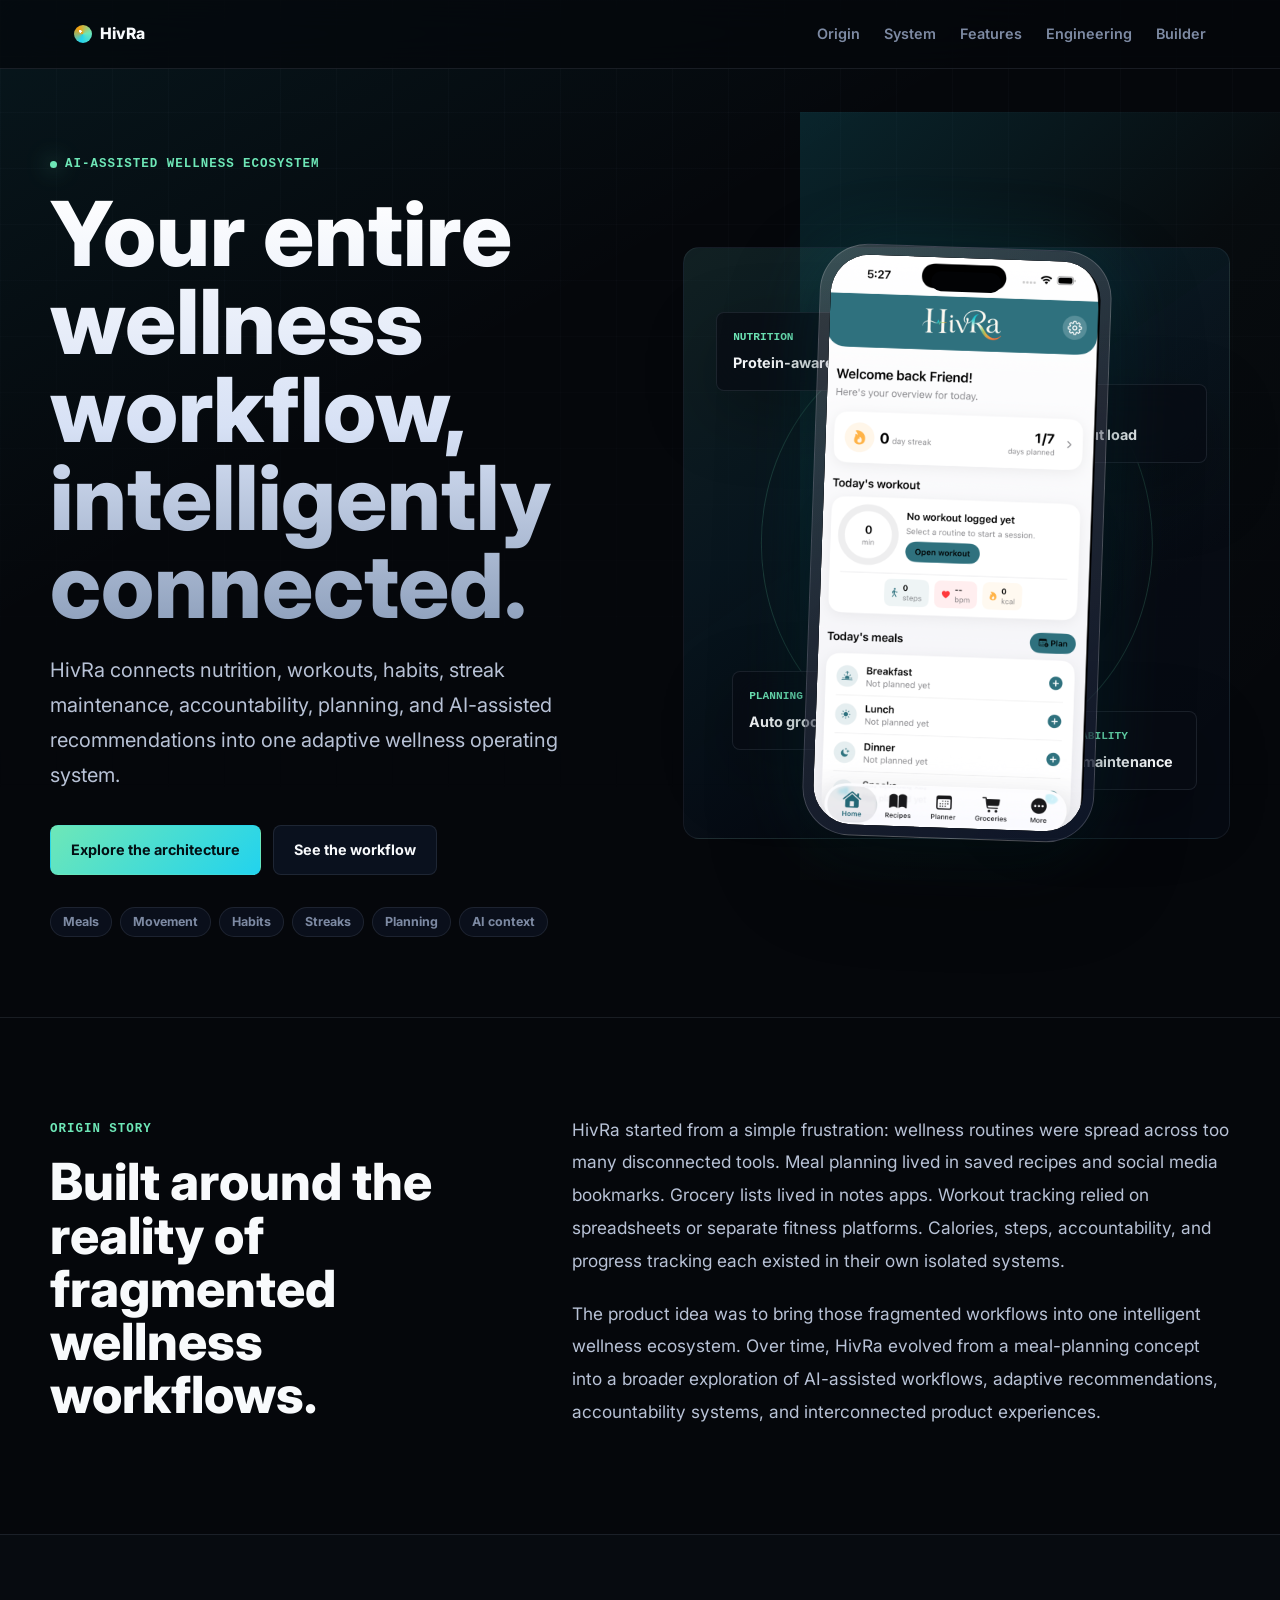
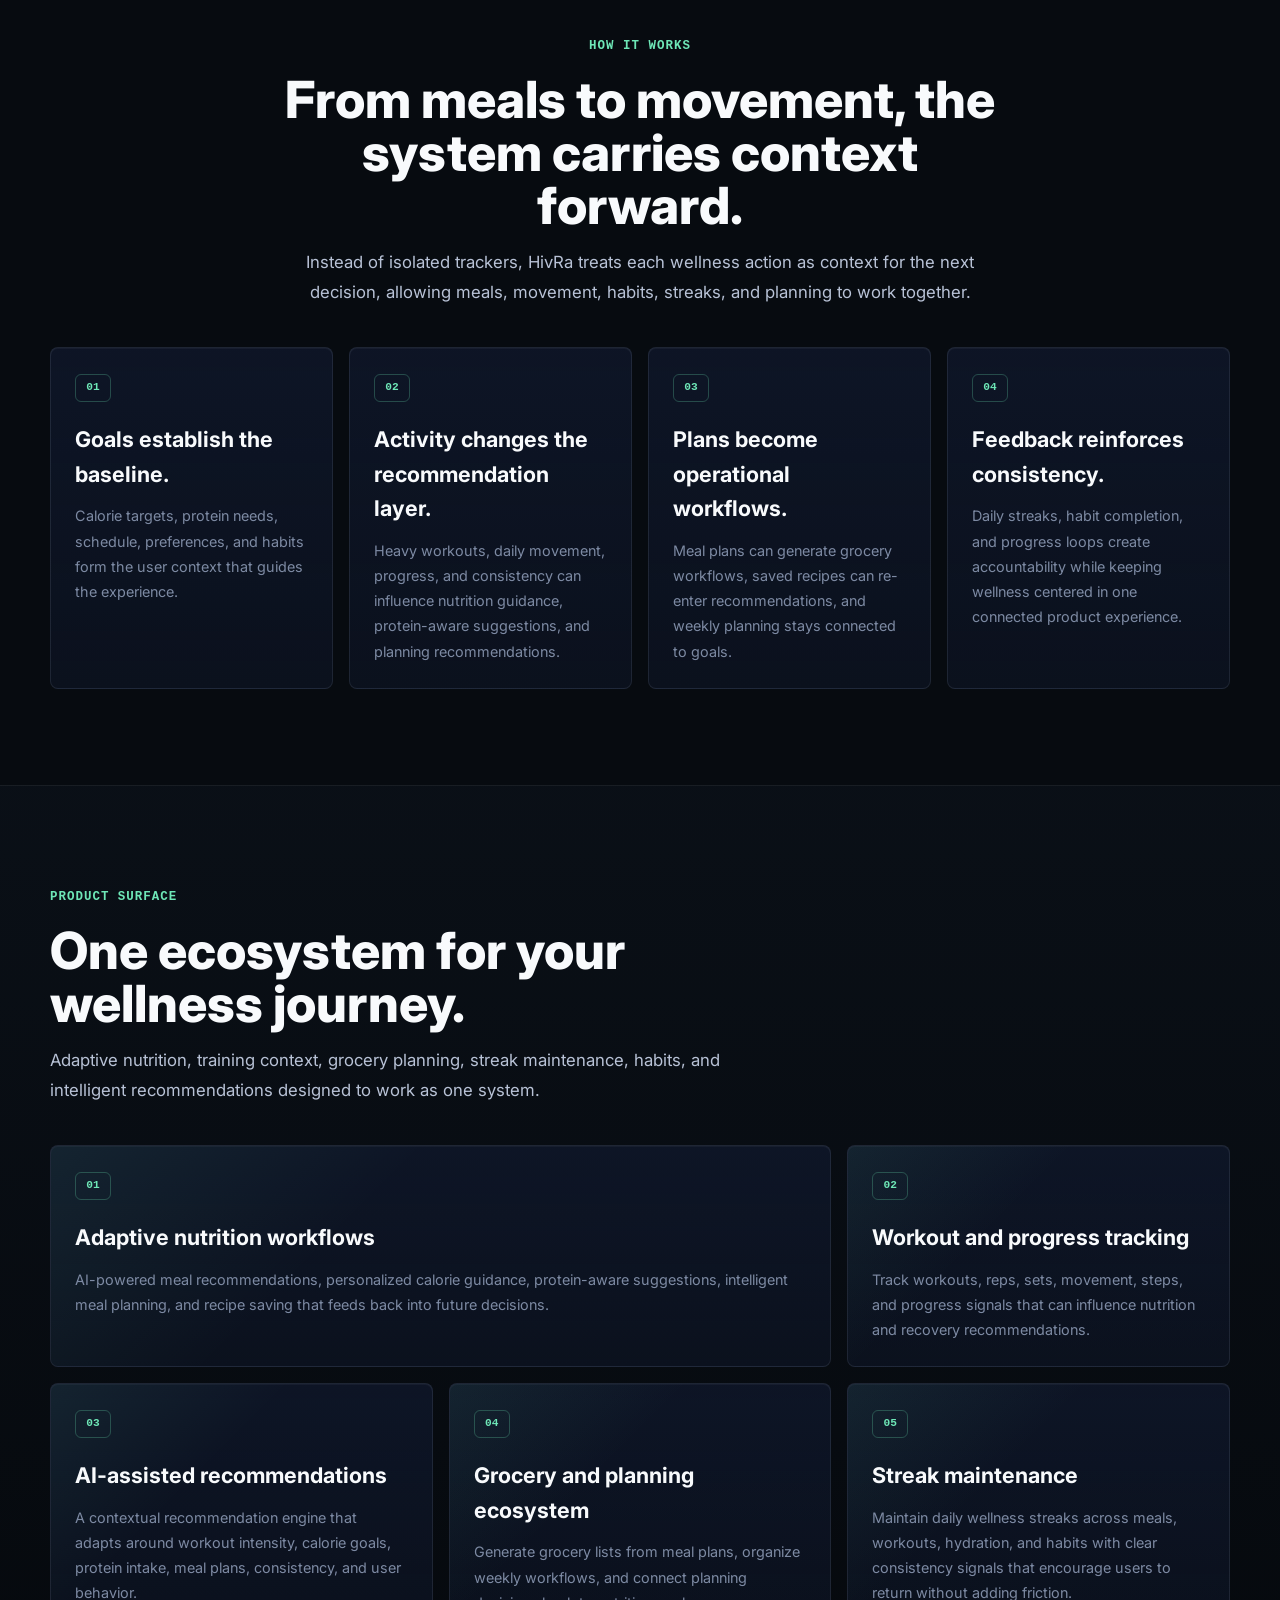
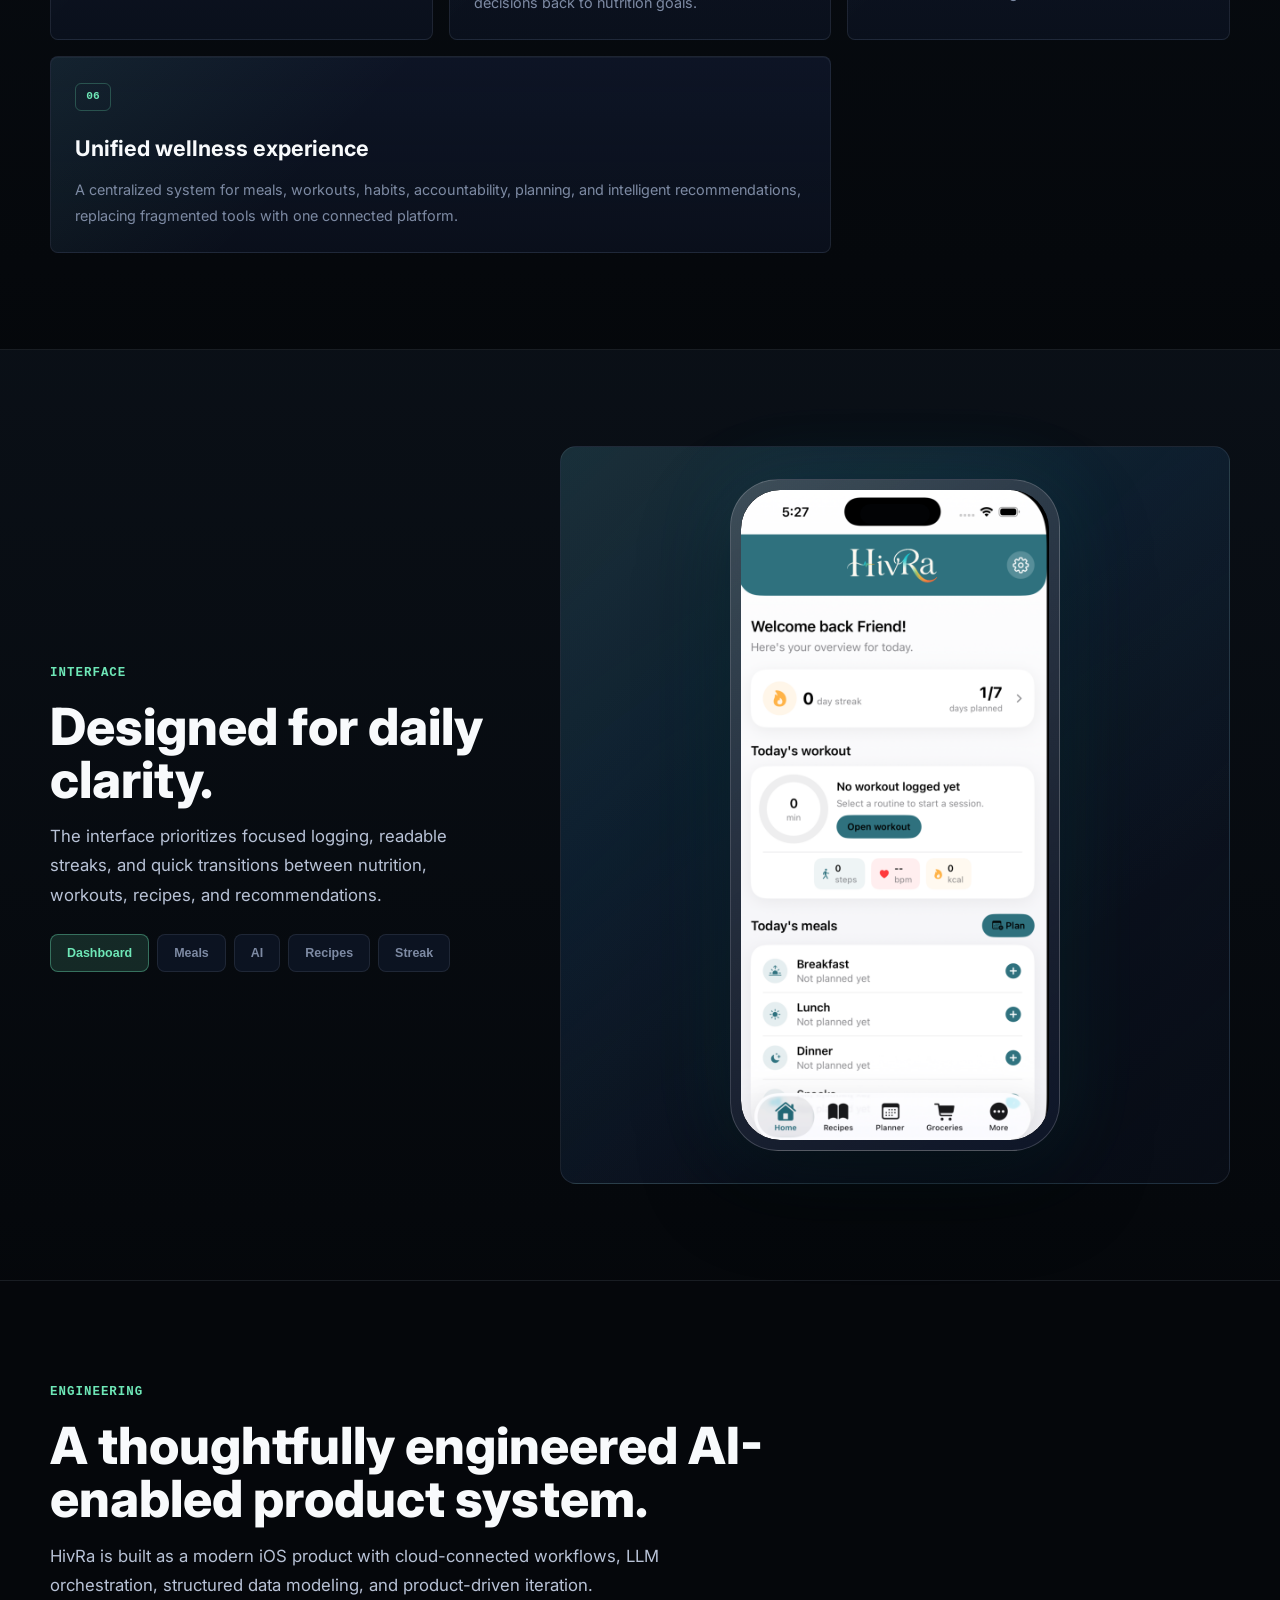
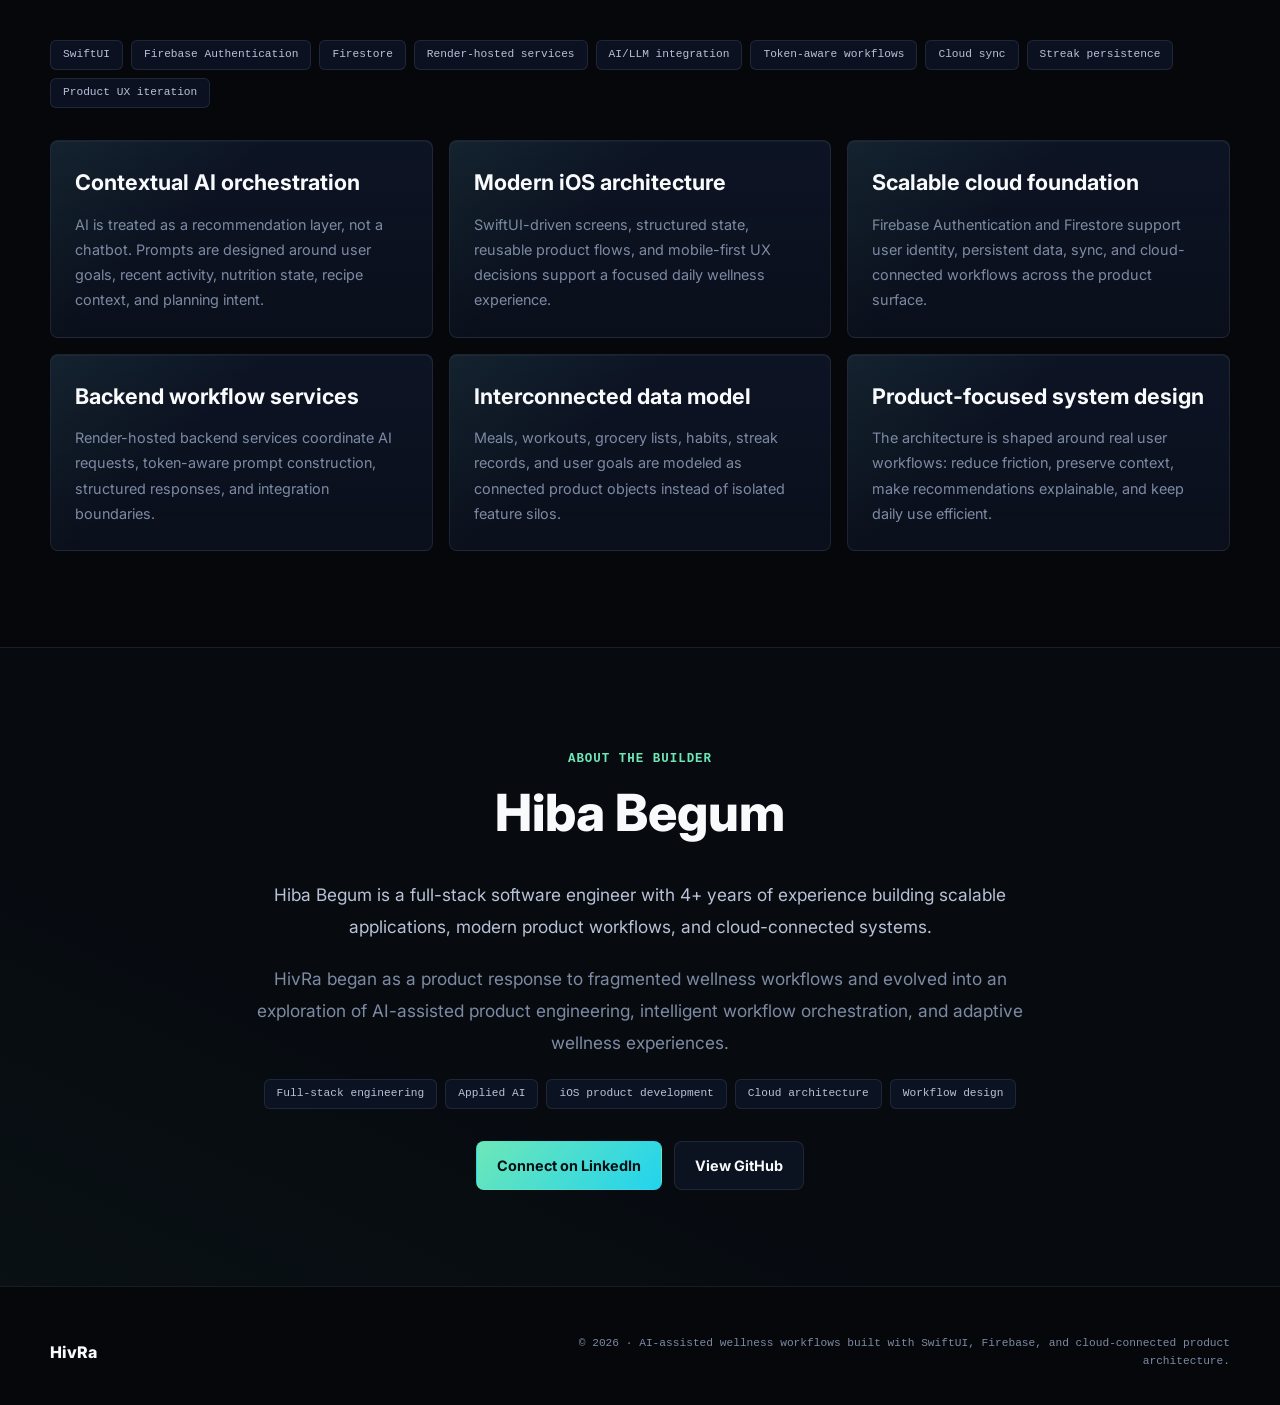
==== index.html @ e7b38dbe "update brand logo" ====
<!DOCTYPE html>
<html lang="en">
<head>
    <meta charset="UTF-8">
    <meta name="viewport" content="width=device-width, initial-scale=1.0">
    <title>HivRa - AI-Assisted Wellness Workflow Platform</title>
    <meta name="description" content="HivRa is an AI-assisted wellness ecosystem connecting meals, workouts, habits, streak maintenance, accountability, planning, and intelligent recommendations into one adaptive workflow.">
    <meta name="keywords" content="AI wellness platform, SwiftUI, Firebase, Firestore, LLM workflows, product engineering, wellness operating system">
    <meta name="author" content="Hiba Begum">

    <meta property="og:title" content="HivRa - Wellness that works together">
    <meta property="og:description" content="Your entire wellness workflow, intelligently connected.">
    <meta property="og:type" content="website">

    <link rel="icon" href="data:image/svg+xml,<svg xmlns='http://www.w3.org/2000/svg' viewBox='0 0 100 100'><circle cx='50' cy='50' r='36' fill='%236ee7b7'/></svg>">
    <link rel="preconnect" href="https://fonts.googleapis.com">
    <link rel="preconnect" href="https://fonts.gstatic.com" crossorigin>
    <link href="https://fonts.googleapis.com/css2?family=Inter:wght@400;500;600;700;800&display=swap" rel="stylesheet">

    <link rel="stylesheet" href="css/variables.css">
    <link rel="stylesheet" href="css/base.css">
    <link rel="stylesheet" href="css/components.css">
    <link rel="stylesheet" href="css/sections.css">
    <link rel="stylesheet" href="css/responsive.css">
</head>
<body>
    <nav class="nav" id="nav">
        <div class="nav__container">
            <a href="#hero" class="nav__logo" aria-label="HivRa home">
                <span class="nav__logo-mark"></span>
                HivRa
            </a>
            <ul class="nav__links">
                <li><a href="#origin" class="nav__link">Origin</a></li>
                <li><a href="#how-it-works" class="nav__link">System</a></li>
                <li><a href="#features" class="nav__link">Features</a></li>
                <li><a href="#engineering" class="nav__link">Engineering</a></li>
                <li><a href="#about" class="nav__link">Builder</a></li>
            </ul>
            <button class="nav__toggle" aria-label="Toggle navigation" id="navToggle">
                <span></span>
                <span></span>
                <span></span>
            </button>
        </div>
    </nav>

    <header class="hero" id="hero">
        <div class="hero__container">
            <div class="hero__copy">
                <div class="eyebrow">
                    <span class="eyebrow__dot"></span>
                    AI-assisted wellness ecosystem
                </div>
                <h1 class="hero__title">Your entire wellness workflow, intelligently connected.</h1>
                <p class="hero__description">
                    HivRa connects nutrition, workouts, habits, streak maintenance, accountability, planning, and AI-assisted recommendations into one adaptive wellness operating system.
                </p>
                <div class="hero__actions">
                    <a href="#engineering" class="btn btn--primary">Explore the architecture</a>
                    <a href="#how-it-works" class="btn btn--secondary">See the workflow</a>
                </div>
                <div class="hero__signals" aria-label="Product capabilities">
                    <span>Meals</span>
                    <span>Movement</span>
                    <span>Habits</span>
                    <span>Streaks</span>
                    <span>Planning</span>
                    <span>AI context</span>
                </div>
            </div>

            <div class="hero__visual" aria-label="Connected wellness workflow preview">
                <div class="system-map">
                    <div class="system-map__core">
                        <span class="system-map__label">Wellness OS</span>
                        <strong>Context engine</strong>
                    </div>
                    <div class="system-node system-node--nutrition">
                        <span>Nutrition</span>
                        <strong>Protein-aware plans</strong>
                    </div>
                    <div class="system-node system-node--training">
                        <span>Movement</span>
                        <strong>Workout load</strong>
                    </div>
                    <div class="system-node system-node--grocery">
                        <span>Planning</span>
                        <strong>Auto grocery lists</strong>
                    </div>
                    <div class="system-node system-node--habits">
                        <span>Accountability</span>
                        <strong>Streak maintenance</strong>
                    </div>
                </div>

                <div class="phone phone--hero">
                    <div class="phone__frame">
                        <div class="phone__screen phone__screen--image">
                            <div class="phone__dynamic-island"></div>
                            <img src="assets/images/dashboard.png" alt="HivRa wellness dashboard" class="phone__screenshot-img">
                        </div>
                    </div>
                </div>
            </div>
        </div>
    </header>

    <main>
        <section class="section section--origin" id="origin">
            <div class="section__container split">
                <div>
                    <div class="eyebrow">Origin story</div>
                    <h2 class="section__title">Built around the reality of fragmented wellness workflows.</h2>
                </div>
                <div class="origin__story">
                    <p>
                        HivRa started from a simple frustration: wellness routines were spread across too many disconnected tools. Meal planning lived in saved recipes and social media bookmarks. Grocery lists lived in notes apps. Workout tracking relied on spreadsheets or separate fitness platforms. Calories, steps, accountability, and progress tracking each existed in their own isolated systems.
                    </p>
                    <p>
                        The product idea was to bring those fragmented workflows into one intelligent wellness ecosystem. Over time, HivRa evolved from a meal-planning concept into a broader exploration of AI-assisted workflows, adaptive recommendations, accountability systems, and interconnected product experiences.
                    </p>
                </div>
            </div>
        </section>

        <section class="section section--how-it-works" id="how-it-works">
            <div class="section__container">
                <header class="section__header section__header--center">
                    <div class="eyebrow">How it works</div>
                    <h2 class="section__title">From meals to movement, the system carries context forward.</h2>
                    <p class="section__lead">
                        Instead of isolated trackers, HivRa treats each wellness action as context for the next decision, allowing meals, movement, habits, streaks, and planning to work together.
                    </p>
                </header>

                <div class="workflow">
                    <article class="workflow-card">
                        <span class="workflow-card__number">01</span>
                        <h3>Goals establish the baseline.</h3>
                        <p>Calorie targets, protein needs, schedule, preferences, and habits form the user context that guides the experience.</p>
                    </article>
                    <article class="workflow-card">
                        <span class="workflow-card__number">02</span>
                        <h3>Activity changes the recommendation layer.</h3>
                        <p>Heavy workouts, daily movement, progress, and consistency can influence nutrition guidance, protein-aware suggestions, and planning recommendations.</p>
                    </article>
                    <article class="workflow-card">
                        <span class="workflow-card__number">03</span>
                        <h3>Plans become operational workflows.</h3>
                        <p>Meal plans can generate grocery workflows, saved recipes can re-enter recommendations, and weekly planning stays connected to goals.</p>
                    </article>
                    <article class="workflow-card">
                        <span class="workflow-card__number">04</span>
                        <h3>Feedback reinforces consistency.</h3>
                        <p>Daily streaks, habit completion, and progress loops create accountability while keeping wellness centered in one connected product experience.</p>
                    </article>
                </div>
            </div>
        </section>

        <section class="section section--features" id="features">
            <div class="section__container">
                <header class="section__header">
                    <div class="eyebrow">Product surface</div>
                    <h2 class="section__title">One ecosystem for your wellness journey.</h2>
                    <p class="section__lead">
                        Adaptive nutrition, training context, grocery planning, streak maintenance, habits, and intelligent recommendations designed to work as one system.
                    </p>
                </header>

                <div class="features__grid">
                    <article class="feature-card feature-card--wide">
                        <div class="feature-card__icon">01</div>
                        <h3 class="feature-card__title">Adaptive nutrition workflows</h3>
                        <p class="feature-card__desc">AI-powered meal recommendations, personalized calorie guidance, protein-aware suggestions, intelligent meal planning, and recipe saving that feeds back into future decisions.</p>
                    </article>
                    <article class="feature-card">
                        <div class="feature-card__icon">02</div>
                        <h3 class="feature-card__title">Workout and progress tracking</h3>
                        <p class="feature-card__desc">Track workouts, reps, sets, movement, steps, and progress signals that can influence nutrition and recovery recommendations.</p>
                    </article>
                    <article class="feature-card">
                        <div class="feature-card__icon">03</div>
                        <h3 class="feature-card__title">AI-assisted recommendations</h3>
                        <p class="feature-card__desc">A contextual recommendation engine that adapts around workout intensity, calorie goals, protein intake, meal plans, consistency, and user behavior.</p>
                    </article>
                    <article class="feature-card">
                        <div class="feature-card__icon">04</div>
                        <h3 class="feature-card__title">Grocery and planning ecosystem</h3>
                        <p class="feature-card__desc">Generate grocery lists from meal plans, organize weekly workflows, and connect planning decisions back to nutrition goals.</p>
                    </article>
                    <article class="feature-card">
                        <div class="feature-card__icon">05</div>
                        <h3 class="feature-card__title">Streak maintenance</h3>
                        <p class="feature-card__desc">Maintain daily wellness streaks across meals, workouts, hydration, and habits with clear consistency signals that encourage users to return without adding friction.</p>
                    </article>
                    <article class="feature-card feature-card--wide">
                        <div class="feature-card__icon">06</div>
                        <h3 class="feature-card__title">Unified wellness experience</h3>
                        <p class="feature-card__desc">A centralized system for meals, workouts, habits, accountability, planning, and intelligent recommendations, replacing fragmented tools with one connected platform.</p>
                    </article>
                </div>
            </div>
        </section>

        <section class="section section--screenshots" aria-labelledby="screenshots-title">
            <div class="section__container screenshots">
                <div class="screenshots__copy">
                    <div class="eyebrow">Interface</div>
                    <h2 class="section__title" id="screenshots-title">Designed for daily clarity.</h2>
                    <p class="section__lead">
                        The interface prioritizes focused logging, readable streaks, and quick transitions between nutrition, workouts, recipes, and recommendations.
                    </p>
                    <div class="screenshots__tabs" id="screenshotTabs">
                        <button class="tab tab--active" data-index="0">Dashboard</button>
                        <button class="tab" data-index="1">Meals</button>
                        <button class="tab" data-index="2">AI</button>
                        <button class="tab" data-index="3">Recipes</button>
                        <button class="tab" data-index="4">Streak</button>
                    </div>
                </div>
                <div class="screenshots__display">
                    <div class="phone phone--screenshot">
                        <div class="phone__frame">
                            <div class="phone__screen phone__screen--screenshot" id="screenshotScreen">
                                <div class="phone__dynamic-island"></div>
                                <img src="assets/images/dashboard.png" alt="HivRa dashboard screen" class="screenshot-img" id="screenshotImage">
                            </div>
                        </div>
                    </div>
                </div>
            </div>
        </section>

        <section class="section section--engineering" id="engineering">
            <div class="section__container">
                <header class="section__header">
                    <div class="eyebrow">Engineering</div>
                    <h2 class="section__title">A thoughtfully engineered AI-enabled product system.</h2>
                    <p class="section__lead">
                        HivRa is built as a modern iOS product with cloud-connected workflows, LLM orchestration, structured data modeling, and product-driven iteration.
                    </p>
                </header>

                <div class="tags">
                    <span class="tag">SwiftUI</span>
                    <span class="tag">Firebase Authentication</span>
                    <span class="tag">Firestore</span>
                    <span class="tag">Render-hosted services</span>
                    <span class="tag">AI/LLM integration</span>
                    <span class="tag">Token-aware workflows</span>
                    <span class="tag">Cloud sync</span>
                    <span class="tag">Streak persistence</span>
                    <span class="tag">Product UX iteration</span>
                </div>

                <div class="arch__grid">
                    <article class="arch-card">
                        <h3 class="arch-card__title">Contextual AI orchestration</h3>
                        <p class="arch-card__desc">AI is treated as a recommendation layer, not a chatbot. Prompts are designed around user goals, recent activity, nutrition state, recipe context, and planning intent.</p>
                    </article>
                    <article class="arch-card">
                        <h3 class="arch-card__title">Modern iOS architecture</h3>
                        <p class="arch-card__desc">SwiftUI-driven screens, structured state, reusable product flows, and mobile-first UX decisions support a focused daily wellness experience.</p>
                    </article>
                    <article class="arch-card">
                        <h3 class="arch-card__title">Scalable cloud foundation</h3>
                        <p class="arch-card__desc">Firebase Authentication and Firestore support user identity, persistent data, sync, and cloud-connected workflows across the product surface.</p>
                    </article>
                    <article class="arch-card">
                        <h3 class="arch-card__title">Backend workflow services</h3>
                        <p class="arch-card__desc">Render-hosted backend services coordinate AI requests, token-aware prompt construction, structured responses, and integration boundaries.</p>
                    </article>
                    <article class="arch-card">
                        <h3 class="arch-card__title">Interconnected data model</h3>
                        <p class="arch-card__desc">Meals, workouts, grocery lists, habits, streak records, and user goals are modeled as connected product objects instead of isolated feature silos.</p>
                    </article>
                    <article class="arch-card">
                        <h3 class="arch-card__title">Product-focused system design</h3>
                        <p class="arch-card__desc">The architecture is shaped around real user workflows: reduce friction, preserve context, make recommendations explainable, and keep daily use efficient.</p>
                    </article>
                </div>
            </div>
        </section>

        <section class="section section--about" id="about">
            <div class="section__container section__container--narrow">
                <header class="section__header section__header--center">
                    <div class="eyebrow">About the builder</div>
                    <h2 class="section__title">Hiba Begum</h2>
                </header>
                <p class="about__bio">
                    Hiba Begum is a full-stack software engineer with 4+ years of experience building scalable applications, modern product workflows, and cloud-connected systems.
                </p>
                <p class="about__bio about__bio--secondary">
                    HivRa began as a product response to fragmented wellness workflows and evolved into an exploration of AI-assisted product engineering, intelligent workflow orchestration, and adaptive wellness experiences.
                </p>
                <div class="tags tags--center">
                    <span class="tag">Full-stack engineering</span>
                    <span class="tag">Applied AI</span>
                    <span class="tag">iOS product development</span>
                    <span class="tag">Cloud architecture</span>
                    <span class="tag">Workflow design</span>
                </div>
                <div class="about__contact">
                    <a href="https://www.linkedin.com/in/hibabegum/" class="btn btn--primary" target="_blank" rel="noopener noreferrer">Connect on LinkedIn</a>
                    <a href="https://github.com/HibaIBegum" class="btn btn--secondary" target="_blank" rel="noopener noreferrer">View GitHub</a>
                </div>
            </div>
        </section>
    </main>

    <footer class="footer">
        <div class="footer__container">
            <p class="footer__brand">HivRa</p>
            <p class="footer__copyright">© 2026 · AI-assisted wellness workflows built with SwiftUI, Firebase, and cloud-connected product architecture.</p>
        </div>
    </footer>

    <script src="js/main.js"></script>
</body>
</html>
---- css/variables.css ----
/* ============================================
   Design Tokens
   ============================================ */

:root {
    --color-bg-deep: #05070b;
    --color-bg-surface: #0b1018;
    --color-bg-elevated: #111827;
    --color-bg-glass: rgba(15, 23, 42, 0.62);
    --color-border: rgba(148, 163, 184, 0.14);
    --color-border-hover: rgba(148, 163, 184, 0.28);

    --color-text-primary: #f8fafc;
    --color-text-secondary: #b8c2d6;
    --color-text-muted: #7d8aa3;

    --color-accent: #6ee7b7;
    --color-accent-strong: #22d3ee;
    --color-accent-warm: #f59e0b;
    --color-accent-soft: rgba(110, 231, 183, 0.14);
    --color-accent-blue: rgba(34, 211, 238, 0.16);

    --font-sans: 'Inter', system-ui, -apple-system, BlinkMacSystemFont, 'Segoe UI', sans-serif;
    --font-mono: ui-monospace, SFMono-Regular, 'SF Mono', Menlo, Monaco, Consolas, monospace;

    --text-display: clamp(3.25rem, 7vw, 6.9rem);
    --text-h1: clamp(2rem, 4vw, 3.75rem);
    --text-h2: clamp(1.05rem, 2vw, 1.35rem);
    --text-body: 1rem;
    --text-sm: 0.9rem;
    --text-xs: 0.78rem;
    --text-2xs: 0.7rem;

    --space-1: 0.25rem;
    --space-2: 0.5rem;
    --space-3: 0.75rem;
    --space-4: 1rem;
    --space-5: 1.25rem;
    --space-6: 1.5rem;
    --space-8: 2rem;
    --space-10: 2.5rem;
    --space-12: 3rem;
    --space-16: 4rem;
    --space-20: 5rem;
    --space-24: 6rem;

    --container-max: 1180px;
    --container-padding: var(--space-6);
    --radius-sm: 6px;
    --radius-md: 8px;
    --radius-lg: 12px;
    --radius-xl: 16px;
    --radius-full: 9999px;

    --transition-fast: 150ms ease;
    --transition-base: 220ms ease;
    --transition-slow: 360ms ease;

    --shadow-phone: 0 34px 90px rgba(0, 0, 0, 0.46), 0 0 80px rgba(34, 211, 238, 0.12);
    --shadow-elevated: 0 24px 70px rgba(0, 0, 0, 0.28);
}
---- css/base.css ----
/* ============================================
   Base Styles
   ============================================ */

*, *::before, *::after {
    margin: 0;
    padding: 0;
    box-sizing: border-box;
}

html {
    scroll-behavior: smooth;
    -webkit-font-smoothing: antialiased;
    -moz-osx-font-smoothing: grayscale;
}

body {
    font-family: var(--font-sans);
    background:
        linear-gradient(150deg, rgba(34, 211, 238, 0.08) 0%, rgba(5, 7, 11, 0) 34rem),
        linear-gradient(25deg, rgba(110, 231, 183, 0.06), transparent 32rem),
        var(--color-bg-deep);
    color: var(--color-text-primary);
    line-height: 1.6;
    min-height: 100vh;
    overflow-x: hidden;
}

img {
    max-width: 100%;
}

::selection {
    background: rgba(110, 231, 183, 0.22);
    color: var(--color-text-primary);
}

::-webkit-scrollbar {
    width: 8px;
}

::-webkit-scrollbar-track {
    background: var(--color-bg-deep);
}

::-webkit-scrollbar-thumb {
    background: rgba(148, 163, 184, 0.24);
    border-radius: var(--radius-sm);
}

::-webkit-scrollbar-thumb:hover {
    background: rgba(148, 163, 184, 0.38);
}

:focus-visible {
    outline: 2px solid var(--color-accent);
    outline-offset: 3px;
}

.icon {
    width: 20px;
    height: 20px;
    flex-shrink: 0;
}

.reveal {
    opacity: 0;
    transform: translateY(18px);
    transition: opacity 620ms ease, transform 620ms ease;
}

.reveal.revealed {
    opacity: 1;
    transform: translateY(0);
}
---- css/components.css ----
/* ============================================
   Components
   ============================================ */

.btn {
    display: inline-flex;
    align-items: center;
    justify-content: center;
    gap: var(--space-2);
    min-height: 46px;
    padding: var(--space-3) var(--space-5);
    border-radius: var(--radius-md);
    font-size: var(--text-sm);
    font-weight: 700;
    text-decoration: none;
    border: 1px solid transparent;
    cursor: pointer;
    transition: transform var(--transition-base), border-color var(--transition-base), background var(--transition-base), color var(--transition-base);
}

.btn:hover {
    transform: translateY(-1px);
}

.btn--primary {
    background: linear-gradient(135deg, var(--color-accent), var(--color-accent-strong));
    color: #031014;
}

.btn--secondary {
    background: rgba(15, 23, 42, 0.66);
    color: var(--color-text-primary);
    border-color: var(--color-border);
}

.btn--secondary:hover {
    border-color: var(--color-border-hover);
    background: rgba(30, 41, 59, 0.82);
}

.eyebrow {
    display: inline-flex;
    align-items: center;
    gap: var(--space-2);
    margin-bottom: var(--space-4);
    color: var(--color-accent);
    font-family: var(--font-mono);
    font-size: var(--text-xs);
    font-weight: 700;
    letter-spacing: 0.08em;
    text-transform: uppercase;
}

.eyebrow__dot {
    width: 7px;
    height: 7px;
    border-radius: var(--radius-full);
    background: var(--color-accent);
    box-shadow: 0 0 22px rgba(110, 231, 183, 0.85);
}

.tags {
    display: flex;
    flex-wrap: wrap;
    gap: var(--space-2);
    margin-bottom: var(--space-8);
}

.tags--center {
    justify-content: center;
}

.tag {
    display: inline-flex;
    align-items: center;
    min-height: 30px;
    padding: var(--space-1) var(--space-3);
    background: rgba(15, 23, 42, 0.72);
    border: 1px solid var(--color-border);
    border-radius: var(--radius-sm);
    color: var(--color-text-secondary);
    font-family: var(--font-mono);
    font-size: var(--text-2xs);
}

.phone {
    width: 292px;
    margin: 0 auto;
}

.phone--screenshot {
    width: min(330px, 72vw);
}

.phone--hero {
    position: relative;
    z-index: 3;
    transform: rotate(2deg);
}

.phone__frame {
    background: linear-gradient(145deg, rgba(248, 250, 252, 0.18), rgba(15, 23, 42, 0.88));
    border-radius: 48px;
    padding: 10px;
    border: 1px solid rgba(248, 250, 252, 0.18);
    box-shadow: var(--shadow-phone);
}

.phone__screen {
    background-color: var(--color-bg-deep);
    border-radius: 39px;
    overflow: hidden;
    aspect-ratio: 9 / 19;
    display: flex;
    flex-direction: column;
    position: relative;
}

.phone__dynamic-island {
    position: absolute;
    top: 14px;
    left: 50%;
    transform: translateX(-50%);
    width: 70px;
    height: 20px;
    background-color: #020305;
    border-radius: var(--radius-full);
    z-index: 2;
}

.phone__screen--image,
.phone__screen--screenshot {
    padding: 0;
}

.phone__screenshot-img,
.screenshot-img {
    width: 100%;
    height: 100%;
    object-fit: cover;
    object-position: top;
    border-radius: 39px;
    display: block;
}

.feature-card,
.workflow-card,
.arch-card {
    position: relative;
    overflow: hidden;
    padding: var(--space-6);
    background: linear-gradient(180deg, rgba(15, 23, 42, 0.84), rgba(15, 23, 42, 0.52));
    border: 1px solid var(--color-border);
    border-radius: var(--radius-md);
    box-shadow: 0 1px 0 rgba(248, 250, 252, 0.04) inset;
    transition: transform var(--transition-base), border-color var(--transition-base), background var(--transition-base);
}

.feature-card:hover,
.workflow-card:hover,
.arch-card:hover {
    transform: translateY(-2px);
    border-color: var(--color-border-hover);
    background: linear-gradient(180deg, rgba(20, 31, 48, 0.95), rgba(15, 23, 42, 0.68));
}

.feature-card::before,
.arch-card::before {
    content: '';
    position: absolute;
    inset: 0;
    background: linear-gradient(135deg, rgba(110, 231, 183, 0.1), transparent 38%);
    pointer-events: none;
    opacity: 0.68;
}

.feature-card > *,
.arch-card > * {
    position: relative;
    z-index: 1;
}

.feature-card__icon,
.workflow-card__number {
    display: inline-flex;
    align-items: center;
    justify-content: center;
    width: 36px;
    height: 28px;
    margin-bottom: var(--space-5);
    border: 1px solid rgba(110, 231, 183, 0.26);
    border-radius: var(--radius-sm);
    color: var(--color-accent);
    font-family: var(--font-mono);
    font-size: var(--text-2xs);
    font-weight: 800;
}

.feature-card__title,
.workflow-card h3,
.arch-card__title {
    margin-bottom: var(--space-3);
    color: var(--color-text-primary);
    font-size: var(--text-h2);
    font-weight: 700;
    letter-spacing: 0;
}

.feature-card__desc,
.workflow-card p,
.arch-card__desc {
    color: var(--color-text-muted);
    font-size: var(--text-sm);
    line-height: 1.75;
}

.tab {
    min-height: 38px;
    padding: var(--space-2) var(--space-4);
    border-radius: var(--radius-md);
    border: 1px solid var(--color-border);
    background: rgba(15, 23, 42, 0.7);
    color: var(--color-text-muted);
    font-size: var(--text-xs);
    font-weight: 700;
    cursor: pointer;
    transition: all var(--transition-base);
}

.tab:hover {
    color: var(--color-text-primary);
    border-color: var(--color-border-hover);
}

.tab--active {
    background: rgba(110, 231, 183, 0.14);
    border-color: rgba(110, 231, 183, 0.38);
    color: var(--color-accent);
}
---- css/sections.css ----
/* ============================================
   Sections
   ============================================ */

.nav {
    position: fixed;
    top: 0;
    width: 100%;
    z-index: 100;
    background: rgba(5, 7, 11, 0.74);
    backdrop-filter: blur(22px);
    -webkit-backdrop-filter: blur(22px);
    border-bottom: 1px solid var(--color-border);
}

.nav__container {
    max-width: var(--container-max);
    height: 68px;
    margin: 0 auto;
    padding: 0 var(--container-padding);
    display: flex;
    align-items: center;
    justify-content: space-between;
}

.nav__logo {
    display: inline-flex;
    align-items: center;
    gap: var(--space-2);
    color: var(--color-text-primary);
    font-size: 0.98rem;
    font-weight: 800;
    text-decoration: none;
}

.nav__logo-mark {
    width: 18px;
    height: 18px;
    border-radius: 50%;
    background:
        radial-gradient(circle at 35% 35%, #fff 0 8%, transparent 9%),
        conic-gradient(from 80deg, var(--color-accent), var(--color-accent-strong), var(--color-accent-warm), var(--color-accent));
}

.nav__links {
    display: flex;
    gap: var(--space-6);
    list-style: none;
}

.nav__link {
    color: var(--color-text-muted);
    text-decoration: none;
    font-size: var(--text-sm);
    font-weight: 600;
    transition: color var(--transition-fast);
}

.nav__link:hover {
    color: var(--color-text-primary);
}

.nav__toggle {
    display: none;
    flex-direction: column;
    gap: 5px;
    background: none;
    border: none;
    cursor: pointer;
    padding: var(--space-2);
}

.nav__toggle span {
    display: block;
    width: 24px;
    height: 2px;
    background-color: var(--color-text-primary);
    transition: all var(--transition-base);
}

.hero {
    min-height: 100vh;
    padding: 150px var(--container-padding) var(--space-20);
    position: relative;
    overflow: hidden;
}

.hero::before {
    content: '';
    position: absolute;
    inset: 0;
    background:
        linear-gradient(rgba(148, 163, 184, 0.035) 1px, transparent 1px),
        linear-gradient(90deg, rgba(148, 163, 184, 0.035) 1px, transparent 1px);
    background-size: 56px 56px;
    mask-image: linear-gradient(to bottom, black, transparent 82%);
    pointer-events: none;
}

.hero::after {
    content: '';
    position: absolute;
    right: -18rem;
    top: 7rem;
    width: 48rem;
    height: 48rem;
    background: linear-gradient(135deg, rgba(34, 211, 238, 0.14), rgba(110, 231, 183, 0.02), transparent 70%);
    pointer-events: none;
}

.hero__container {
    position: relative;
    z-index: 1;
    width: 100%;
    max-width: var(--container-max);
    min-height: calc(100vh - 230px);
    margin: 0 auto;
    display: grid;
    grid-template-columns: minmax(0, 1.02fr) minmax(360px, 0.98fr);
    align-items: center;
    gap: var(--space-16);
}

.hero__copy {
    max-width: 760px;
    min-width: 0;
}

.hero__title {
    margin-bottom: var(--space-6);
    max-width: 850px;
    font-size: var(--text-display);
    font-weight: 800;
    line-height: 0.98;
    letter-spacing: 0;
    background: linear-gradient(180deg, #ffffff 0%, #d7e1f5 54%, #8ea0bc 100%);
    -webkit-background-clip: text;
    -webkit-text-fill-color: transparent;
    background-clip: text;
}

.hero__description {
    max-width: 640px;
    margin-bottom: var(--space-8);
    color: var(--color-text-secondary);
    font-size: clamp(1.05rem, 2vw, 1.25rem);
    line-height: 1.75;
}

.hero__actions {
    display: flex;
    flex-wrap: wrap;
    gap: var(--space-3);
    margin-bottom: var(--space-8);
}

.hero__signals {
    display: flex;
    flex-wrap: wrap;
    gap: var(--space-2);
}

.hero__signals span {
    display: inline-flex;
    align-items: center;
    min-height: 30px;
    padding: var(--space-1) var(--space-3);
    border: 1px solid var(--color-border);
    border-radius: var(--radius-full);
    color: var(--color-text-muted);
    background: rgba(15, 23, 42, 0.54);
    font-size: var(--text-xs);
    font-weight: 700;
}

.hero__visual {
    position: relative;
    width: 100%;
    min-width: 0;
    min-height: 590px;
    display: grid;
    place-items: center;
}

.system-map {
    position: absolute;
    inset: 0;
    border: 1px solid rgba(148, 163, 184, 0.1);
    border-radius: var(--radius-xl);
    background:
        linear-gradient(145deg, rgba(110, 231, 183, 0.1), rgba(34, 211, 238, 0.06), transparent 70%),
        rgba(15, 23, 42, 0.25);
}

.system-map::before,
.system-map::after {
    content: '';
    position: absolute;
    left: 50%;
    top: 50%;
    width: 72%;
    height: 72%;
    transform: translate(-50%, -50%);
    border: 1px solid rgba(110, 231, 183, 0.18);
    border-radius: 50%;
}

.system-map::after {
    width: 46%;
    height: 46%;
    border-color: rgba(34, 211, 238, 0.18);
}

.system-map__core,
.system-node {
    position: absolute;
    padding: var(--space-4);
    border: 1px solid var(--color-border);
    border-radius: var(--radius-md);
    background: rgba(8, 13, 21, 0.76);
    box-shadow: var(--shadow-elevated);
    backdrop-filter: blur(18px);
}

.system-map__core {
    left: 50%;
    top: 50%;
    width: 190px;
    transform: translate(-50%, -50%);
    text-align: center;
}

.system-map__label,
.system-node span {
    display: block;
    margin-bottom: var(--space-1);
    color: var(--color-accent);
    font-family: var(--font-mono);
    font-size: var(--text-2xs);
    font-weight: 800;
    text-transform: uppercase;
}

.system-map__core strong,
.system-node strong {
    display: block;
    color: var(--color-text-primary);
    font-size: var(--text-sm);
}

.system-node {
    width: 180px;
}

.system-node--nutrition {
    left: 2rem;
    top: 4rem;
}

.system-node--training {
    right: 1.4rem;
    top: 8.5rem;
}

.system-node--grocery {
    left: 3rem;
    bottom: 5.5rem;
}

.system-node--habits {
    right: 2rem;
    bottom: 3rem;
}

.section {
    padding: var(--space-24) var(--container-padding);
    border-top: 1px solid var(--color-border);
    position: relative;
}

.section--features,
.section--screenshots {
    background: linear-gradient(180deg, rgba(11, 16, 24, 0.9), rgba(5, 7, 11, 0.92));
}

.section--how-it-works,
.section--about {
    background: rgba(11, 16, 24, 0.45);
}

.section__container {
    max-width: var(--container-max);
    margin: 0 auto;
}

.section__container--narrow {
    max-width: 780px;
}

.section__header {
    max-width: 760px;
    margin-bottom: var(--space-10);
}

.section__header--center {
    margin-left: auto;
    margin-right: auto;
    text-align: center;
}

.section__title {
    margin-bottom: var(--space-4);
    color: var(--color-text-primary);
    font-size: var(--text-h1);
    font-weight: 800;
    line-height: 1.04;
    letter-spacing: 0;
}

.section__lead {
    max-width: 680px;
    color: var(--color-text-secondary);
    font-size: 1.05rem;
    line-height: 1.75;
}

.section__header--center .section__lead {
    margin: 0 auto;
}

.split {
    display: grid;
    grid-template-columns: minmax(280px, 0.82fr) minmax(0, 1.18fr);
    gap: var(--space-16);
    align-items: start;
}

.origin__story {
    display: grid;
    gap: var(--space-5);
    color: var(--color-text-secondary);
    font-size: 1.08rem;
    line-height: 1.9;
}

.workflow {
    display: grid;
    grid-template-columns: repeat(4, minmax(0, 1fr));
    gap: var(--space-4);
}

.workflow-card {
    min-height: 260px;
}

.features__grid {
    display: grid;
    grid-template-columns: repeat(3, minmax(0, 1fr));
    gap: var(--space-4);
}

.feature-card--wide {
    grid-column: span 2;
}

.screenshots {
    display: grid;
    grid-template-columns: minmax(280px, 0.8fr) minmax(320px, 1.2fr);
    gap: var(--space-16);
    align-items: center;
}

.screenshots__copy {
    max-width: 520px;
}

.screenshots__tabs {
    display: flex;
    flex-wrap: wrap;
    gap: var(--space-2);
    margin-top: var(--space-6);
}

.screenshots__display {
    display: flex;
    justify-content: center;
    padding: var(--space-8);
    border: 1px solid var(--color-border);
    border-radius: var(--radius-xl);
    background:
        linear-gradient(145deg, rgba(110, 231, 183, 0.12), rgba(34, 211, 238, 0.06), transparent 72%),
        linear-gradient(135deg, rgba(15, 23, 42, 0.9), rgba(15, 23, 42, 0.32));
}

.arch__grid {
    display: grid;
    grid-template-columns: repeat(3, minmax(0, 1fr));
    gap: var(--space-4);
}

.about__bio {
    margin-bottom: var(--space-5);
    color: var(--color-text-secondary);
    font-size: 1.08rem;
    line-height: 1.85;
    text-align: center;
}

.about__bio--secondary {
    color: var(--color-text-muted);
}

.about__contact {
    display: flex;
    flex-wrap: wrap;
    justify-content: center;
    gap: var(--space-3);
    margin-top: var(--space-8);
}

.footer {
    padding: var(--space-12) var(--container-padding);
    border-top: 1px solid var(--color-border);
    background: var(--color-bg-deep);
}

.footer__container {
    max-width: var(--container-max);
    margin: 0 auto;
    display: flex;
    align-items: center;
    justify-content: space-between;
    gap: var(--space-6);
}

.footer__brand {
    color: var(--color-text-primary);
    font-weight: 800;
}

.footer__copyright {
    max-width: 720px;
    color: var(--color-text-muted);
    font-family: var(--font-mono);
    font-size: var(--text-2xs);
    text-align: right;
}
---- css/responsive.css ----
/* ============================================
   Responsive
   ============================================ */

@media (max-width: 980px) {
    .hero__container,
    .split,
    .screenshots {
        grid-template-columns: 1fr;
    }

    .hero__container {
        gap: var(--space-12);
    }

    .hero__copy {
        max-width: 820px;
    }

    .hero__visual {
        min-height: 520px;
    }

    .workflow,
    .features__grid,
    .arch__grid {
        grid-template-columns: repeat(2, minmax(0, 1fr));
    }

    .feature-card--wide {
        grid-column: span 1;
    }
}

@media (max-width: 640px) {
    :root {
        --container-padding: var(--space-4);
    }

    .nav__links {
        display: none;
        position: absolute;
        top: 68px;
        left: 0;
        right: 0;
        padding: var(--space-4);
        flex-direction: column;
        background: rgba(5, 7, 11, 0.96);
        backdrop-filter: blur(22px);
        border-bottom: 1px solid var(--color-border);
    }

    .nav__links--open {
        display: flex;
    }

    .nav__toggle {
        display: flex;
    }

    .hero {
        min-height: auto;
        padding-top: 116px;
    }

    .hero__container {
        min-height: auto;
    }

    .hero__container > * {
        min-width: 0;
    }

    .hero__copy,
    .hero__title,
    .hero__description,
    .hero__signals {
        width: 100%;
        max-width: calc(100vw - (var(--container-padding) * 2));
    }

    .hero__title {
        font-size: clamp(2.35rem, 9.8vw, 2.9rem);
        line-height: 1.04;
    }

    .hero__description,
    .section__lead,
    .origin__story,
    .about__bio {
        font-size: 1rem;
    }

    .hero__actions,
    .about__contact {
        flex-direction: column;
        align-items: stretch;
    }

    .btn {
        width: 100%;
    }

    .hero__visual {
        min-height: 500px;
        overflow: hidden;
    }

    .system-map {
        inset: 12px 0;
    }

    .system-node {
        width: 150px;
        padding: var(--space-3);
    }

    .system-node strong,
    .system-map__core strong {
        font-size: var(--text-xs);
    }

    .system-node--nutrition {
        left: 0.5rem;
        top: 2rem;
    }

    .system-node--training {
        right: 0.5rem;
        top: 5.6rem;
    }

    .system-node--grocery {
        left: 0.5rem;
        bottom: 4.2rem;
    }

    .system-node--habits {
        right: 0.5rem;
        bottom: 2rem;
    }

    .phone--hero {
        width: 238px;
    }

    .section {
        padding-top: var(--space-20);
        padding-bottom: var(--space-20);
    }

    .workflow,
    .features__grid,
    .arch__grid {
        grid-template-columns: 1fr;
    }

    .workflow-card {
        min-height: auto;
    }

    .screenshots__display {
        padding: var(--space-5);
    }

    .footer__container {
        align-items: flex-start;
        flex-direction: column;
    }

    .footer__copyright {
        text-align: left;
    }
}

@media (prefers-reduced-motion: reduce) {
    *,
    *::before,
    *::after {
        animation-duration: 0.01ms !important;
        animation-iteration-count: 1 !important;
        transition-duration: 0.01ms !important;
        scroll-behavior: auto !important;
    }
}
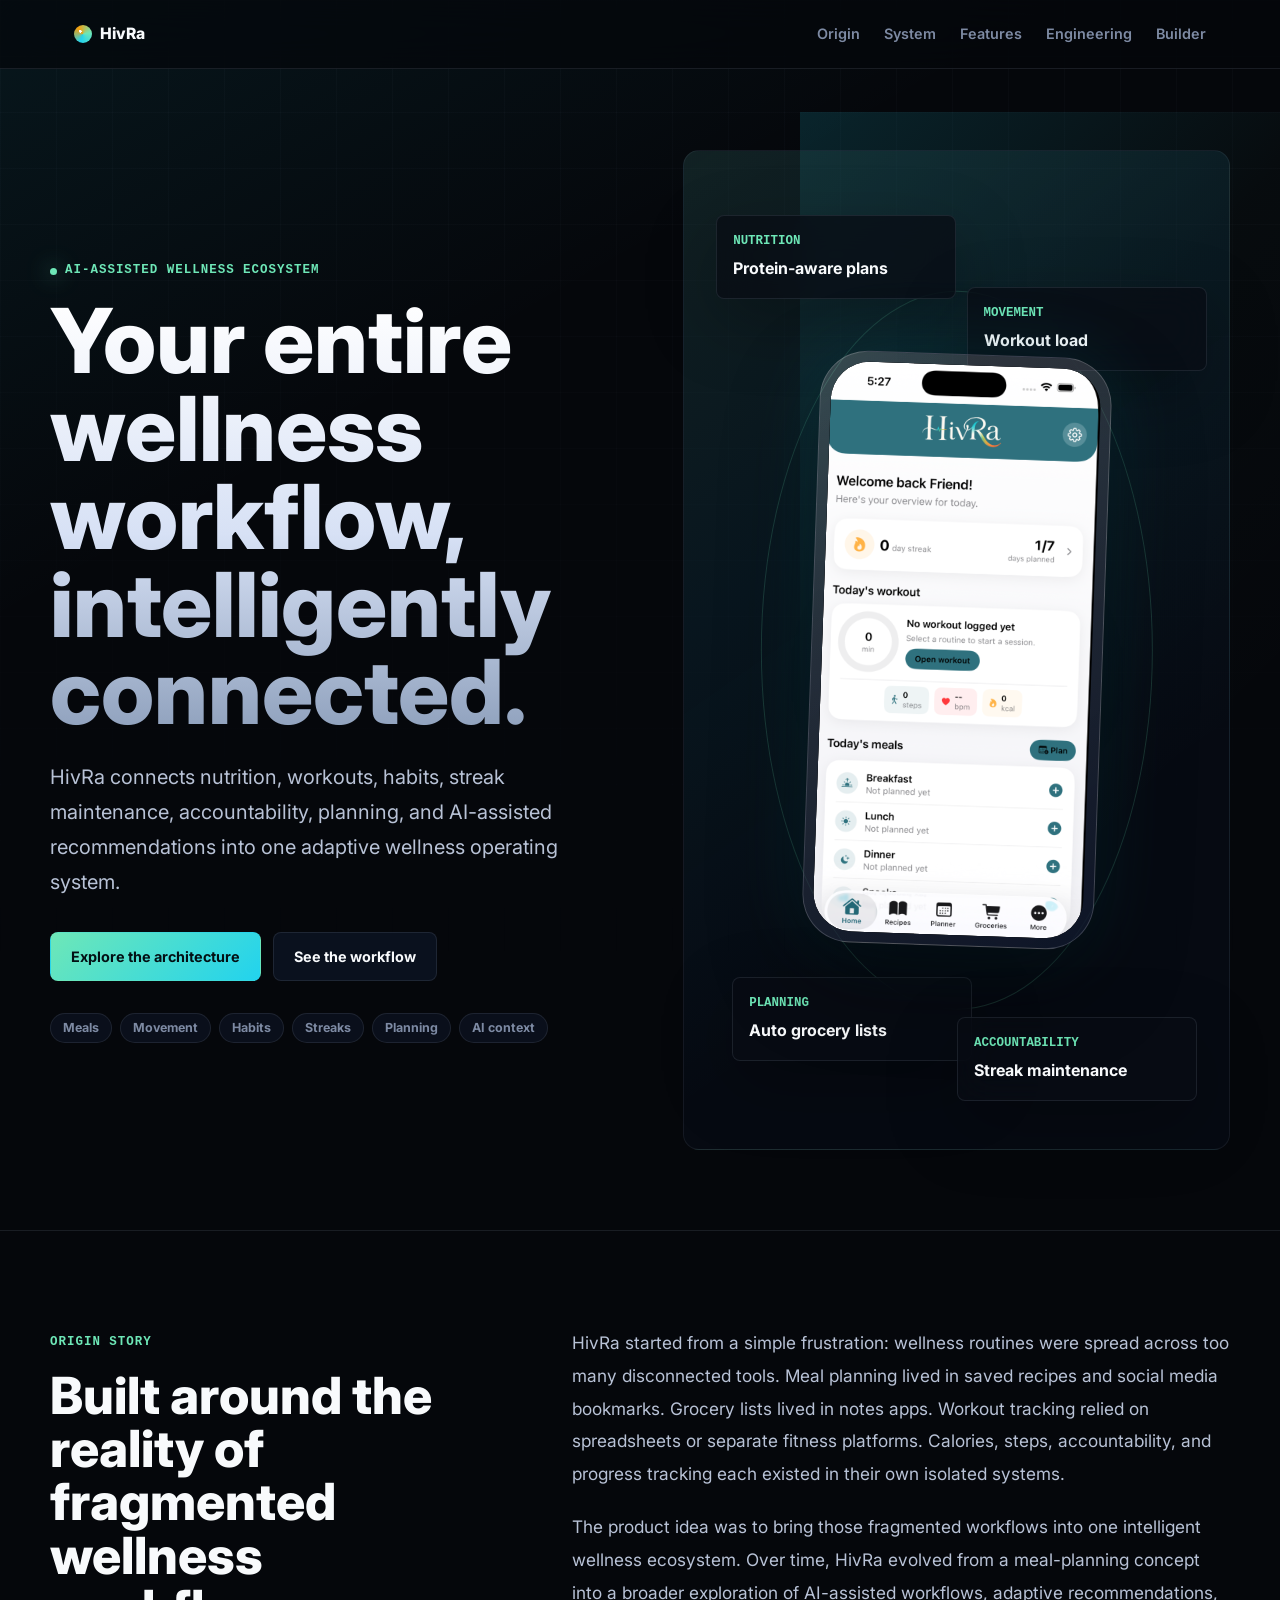
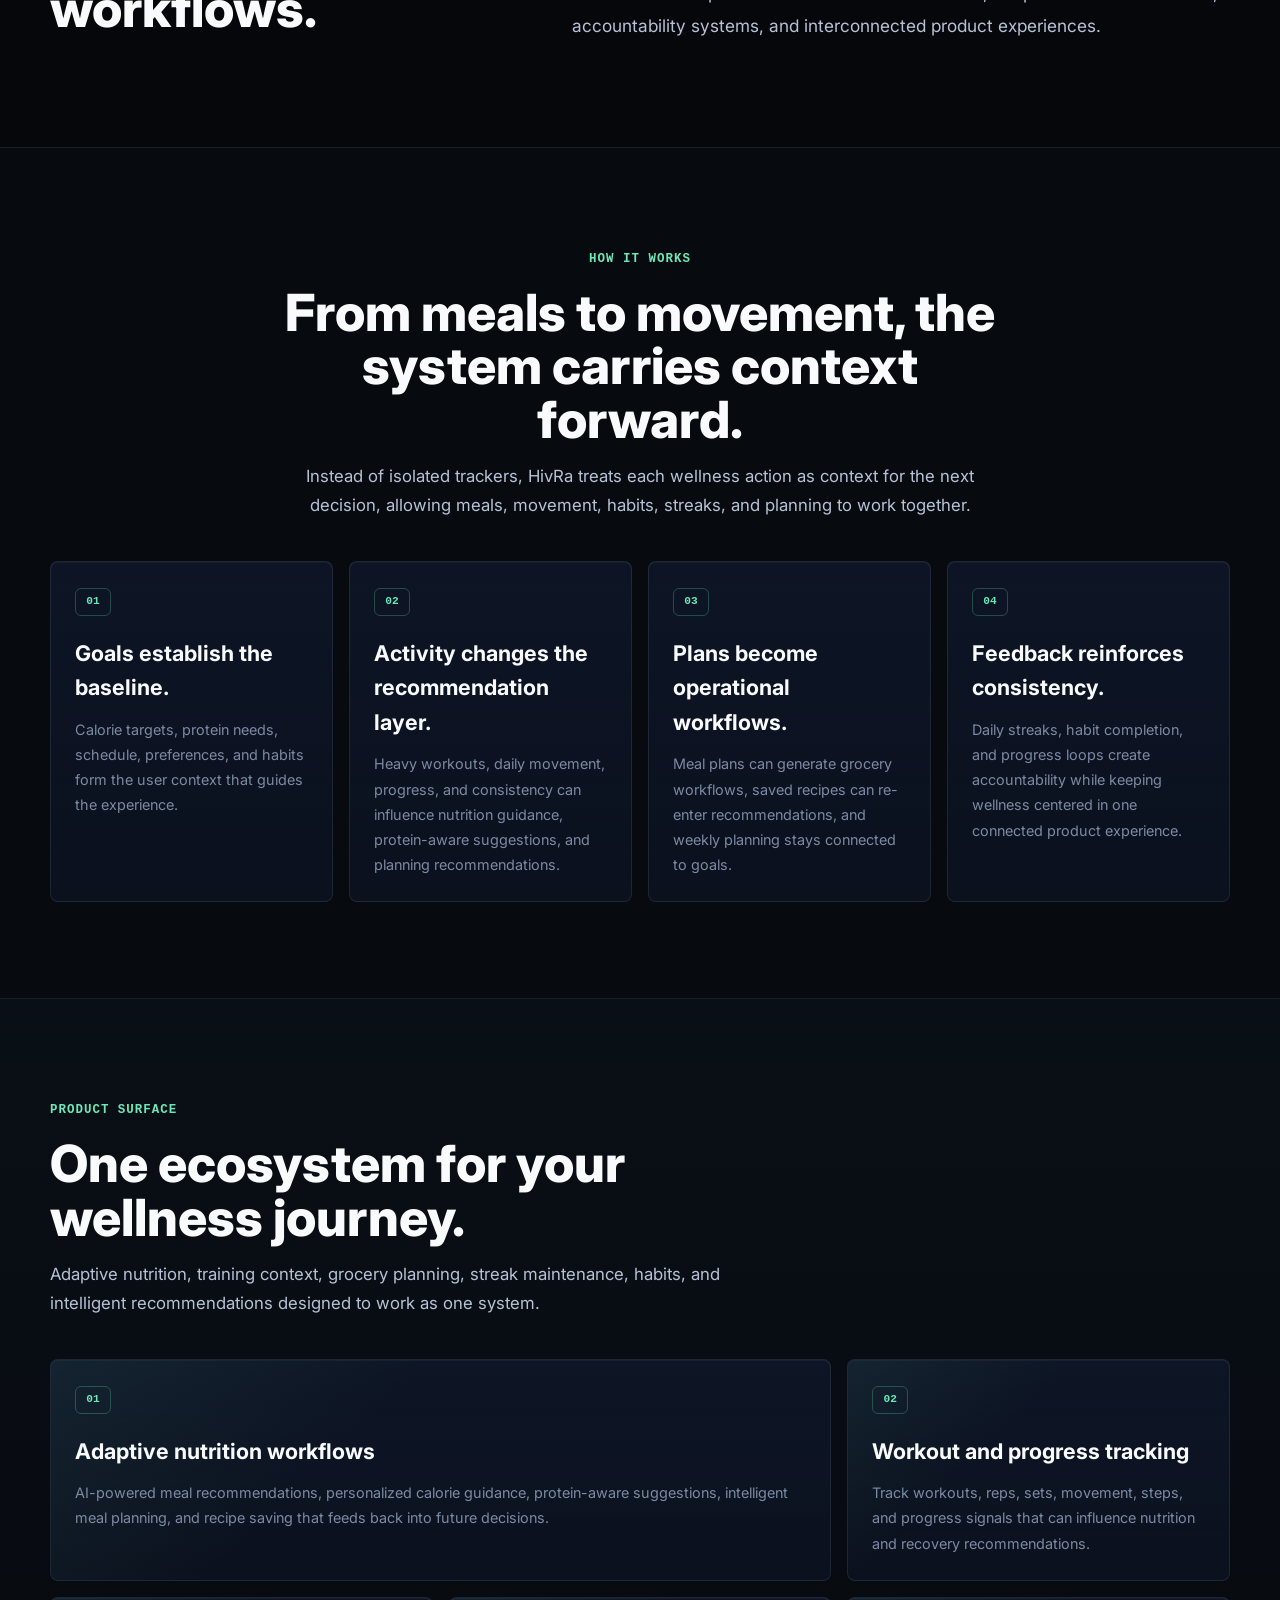
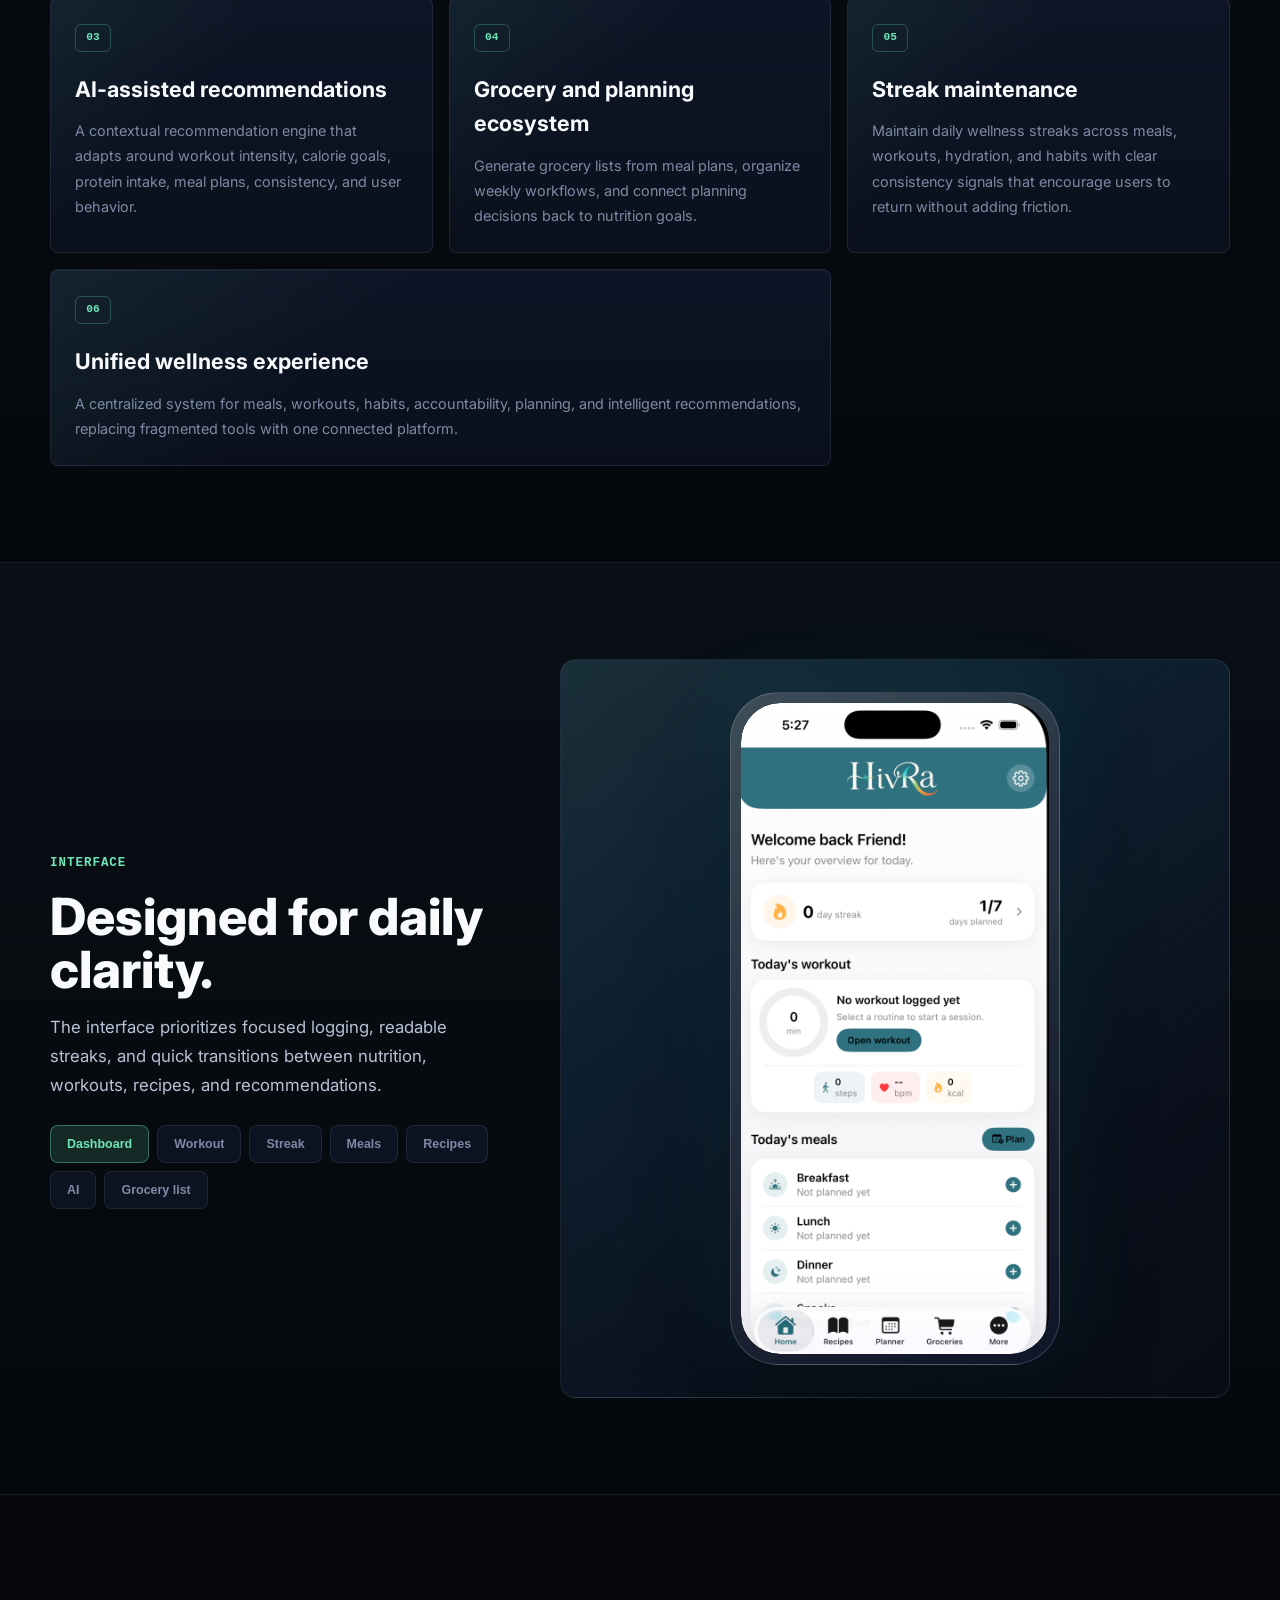
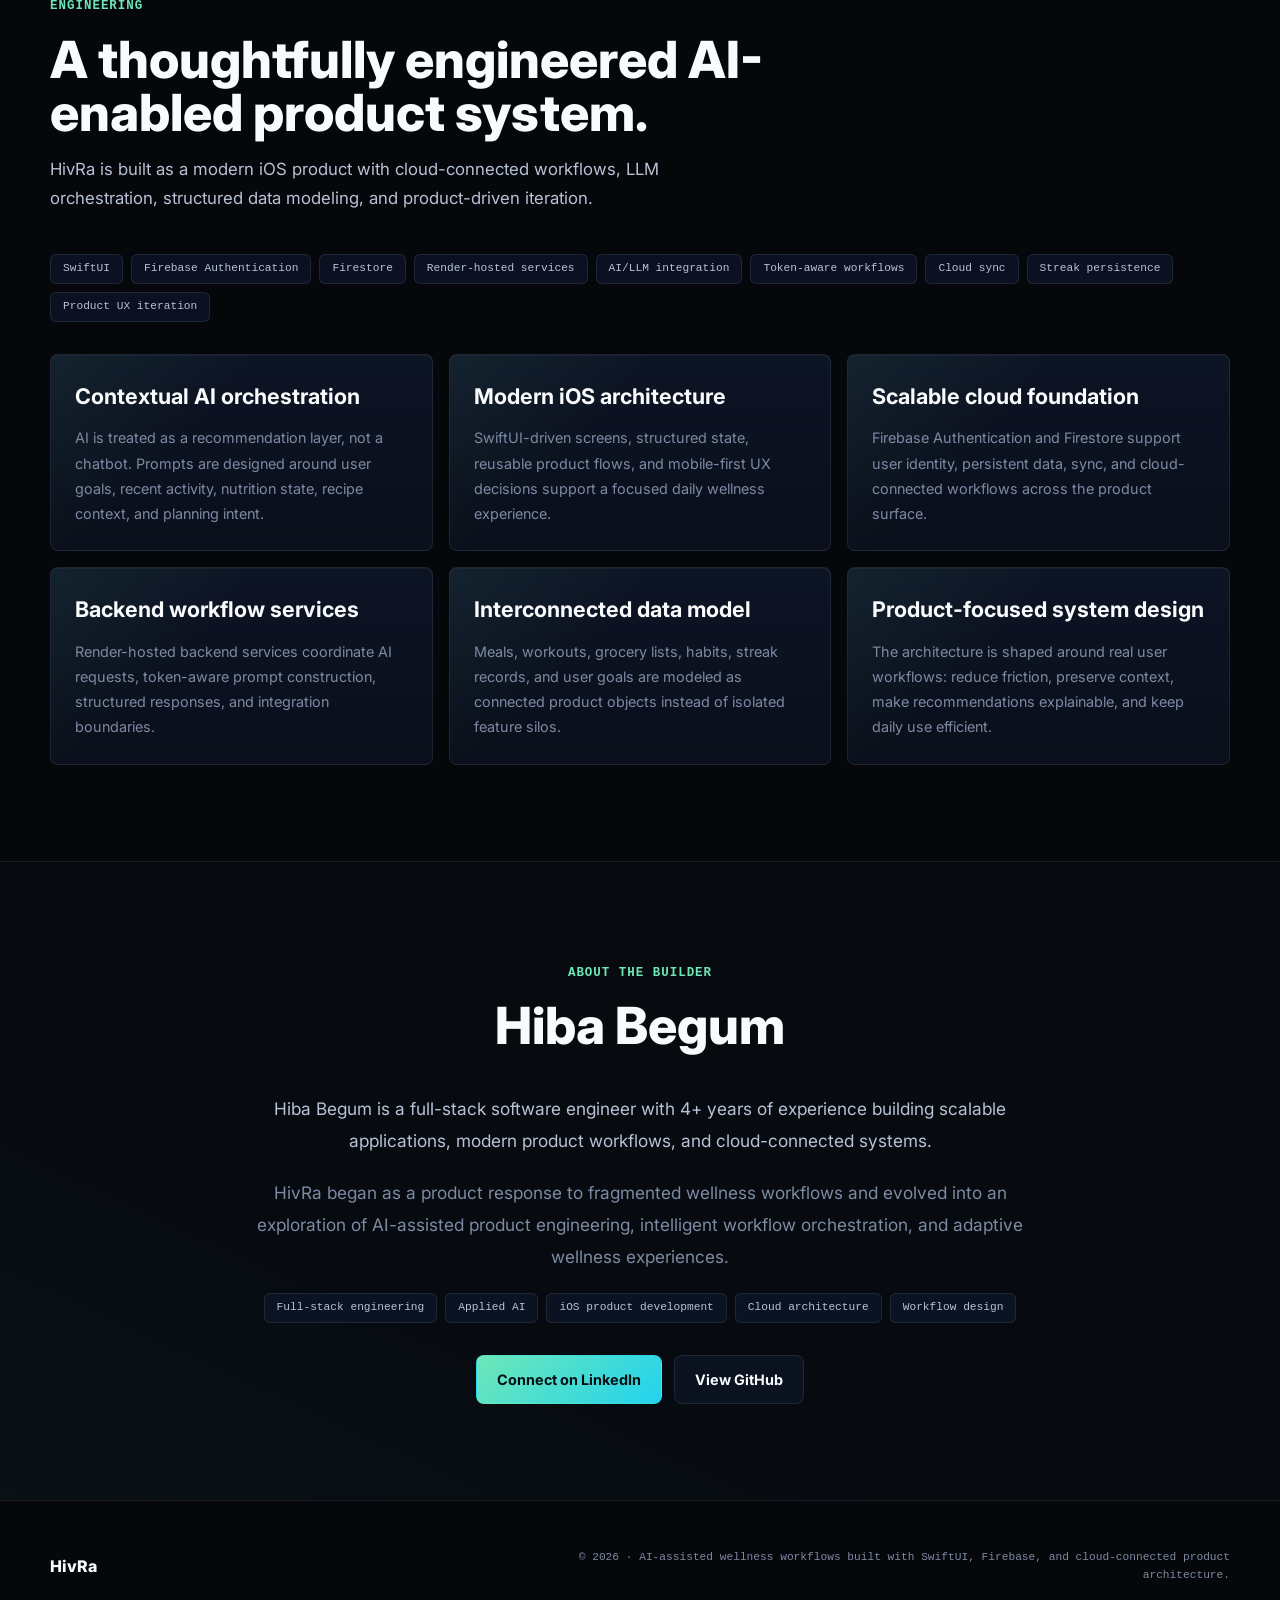
==== commit edd995a6: "Mobile view updated" ====
--- a/index.html
+++ b/index.html
@@ -214,10 +214,12 @@
                     </p>
                     <div class="screenshots__tabs" id="screenshotTabs">
                         <button class="tab tab--active" data-index="0">Dashboard</button>
-                        <button class="tab" data-index="1">Meals</button>
-                        <button class="tab" data-index="2">AI</button>
-                        <button class="tab" data-index="3">Recipes</button>
-                        <button class="tab" data-index="4">Streak</button>
+                        <button class="tab" data-index="1">Workout</button>
+                        <button class="tab" data-index="2">Streak</button>
+                        <button class="tab" data-index="3">Meals</button>
+                        <button class="tab" data-index="4">Recipes</button>
+                        <button class="tab" data-index="5">AI</button>
+                        <button class="tab" data-index="6">Grocery list</button>
                     </div>
                 </div>
                 <div class="screenshots__display">
--- a/css/components.css
+++ b/css/components.css
@@ -128,6 +128,11 @@
     z-index: 2;
 }
 
+.phone--hero .phone__dynamic-island,
+.phone--screenshot .phone__dynamic-island {
+    display: none;
+}
+
 .phone__screen--image,
 .phone__screen--screenshot {
     padding: 0;
--- a/css/sections.css
+++ b/css/sections.css
@@ -177,7 +177,7 @@
     position: relative;
     width: 100%;
     min-width: 0;
-    min-height: 590px;
+    min-height: 1000px;
     display: grid;
     place-items: center;
 }
@@ -236,7 +236,7 @@
     margin-bottom: var(--space-1);
     color: var(--color-accent);
     font-family: var(--font-mono);
-    font-size: var(--text-2xs);
+    font-size: var(--text-xs);
     font-weight: 800;
     text-transform: uppercase;
 }
@@ -245,11 +245,11 @@
 .system-node strong {
     display: block;
     color: var(--color-text-primary);
-    font-size: var(--text-sm);
+    font-size: 1rem;
 }
 
 .system-node {
-    width: 180px;
+    width: 240px;
 }
 
 .system-node--nutrition {
--- a/css/responsive.css
+++ b/css/responsive.css
@@ -102,46 +102,25 @@
     }
 
     .hero__visual {
-        min-height: 500px;
-        overflow: hidden;
+        min-height: 550px;
+        overflow: visible;
     }
 
     .system-map {
-        inset: 12px 0;
+        display: none;
     }
 
     .system-node {
-        width: 150px;
-        padding: var(--space-3);
+        display: none;
     }
 
-    .system-node strong,
-    .system-map__core strong {
-        font-size: var(--text-xs);
-    }
-
-    .system-node--nutrition {
-        left: 0.5rem;
-        top: 2rem;
-    }
-
-    .system-node--training {
-        right: 0.5rem;
-        top: 5.6rem;
-    }
-
-    .system-node--grocery {
-        left: 0.5rem;
-        bottom: 4.2rem;
-    }
-
-    .system-node--habits {
-        right: 0.5rem;
-        bottom: 2rem;
+    .system-map__core {
+        display: none;
     }
 
     .phone--hero {
-        width: 238px;
+        width: 240px;
+        z-index: 10;
     }
 
     .section {
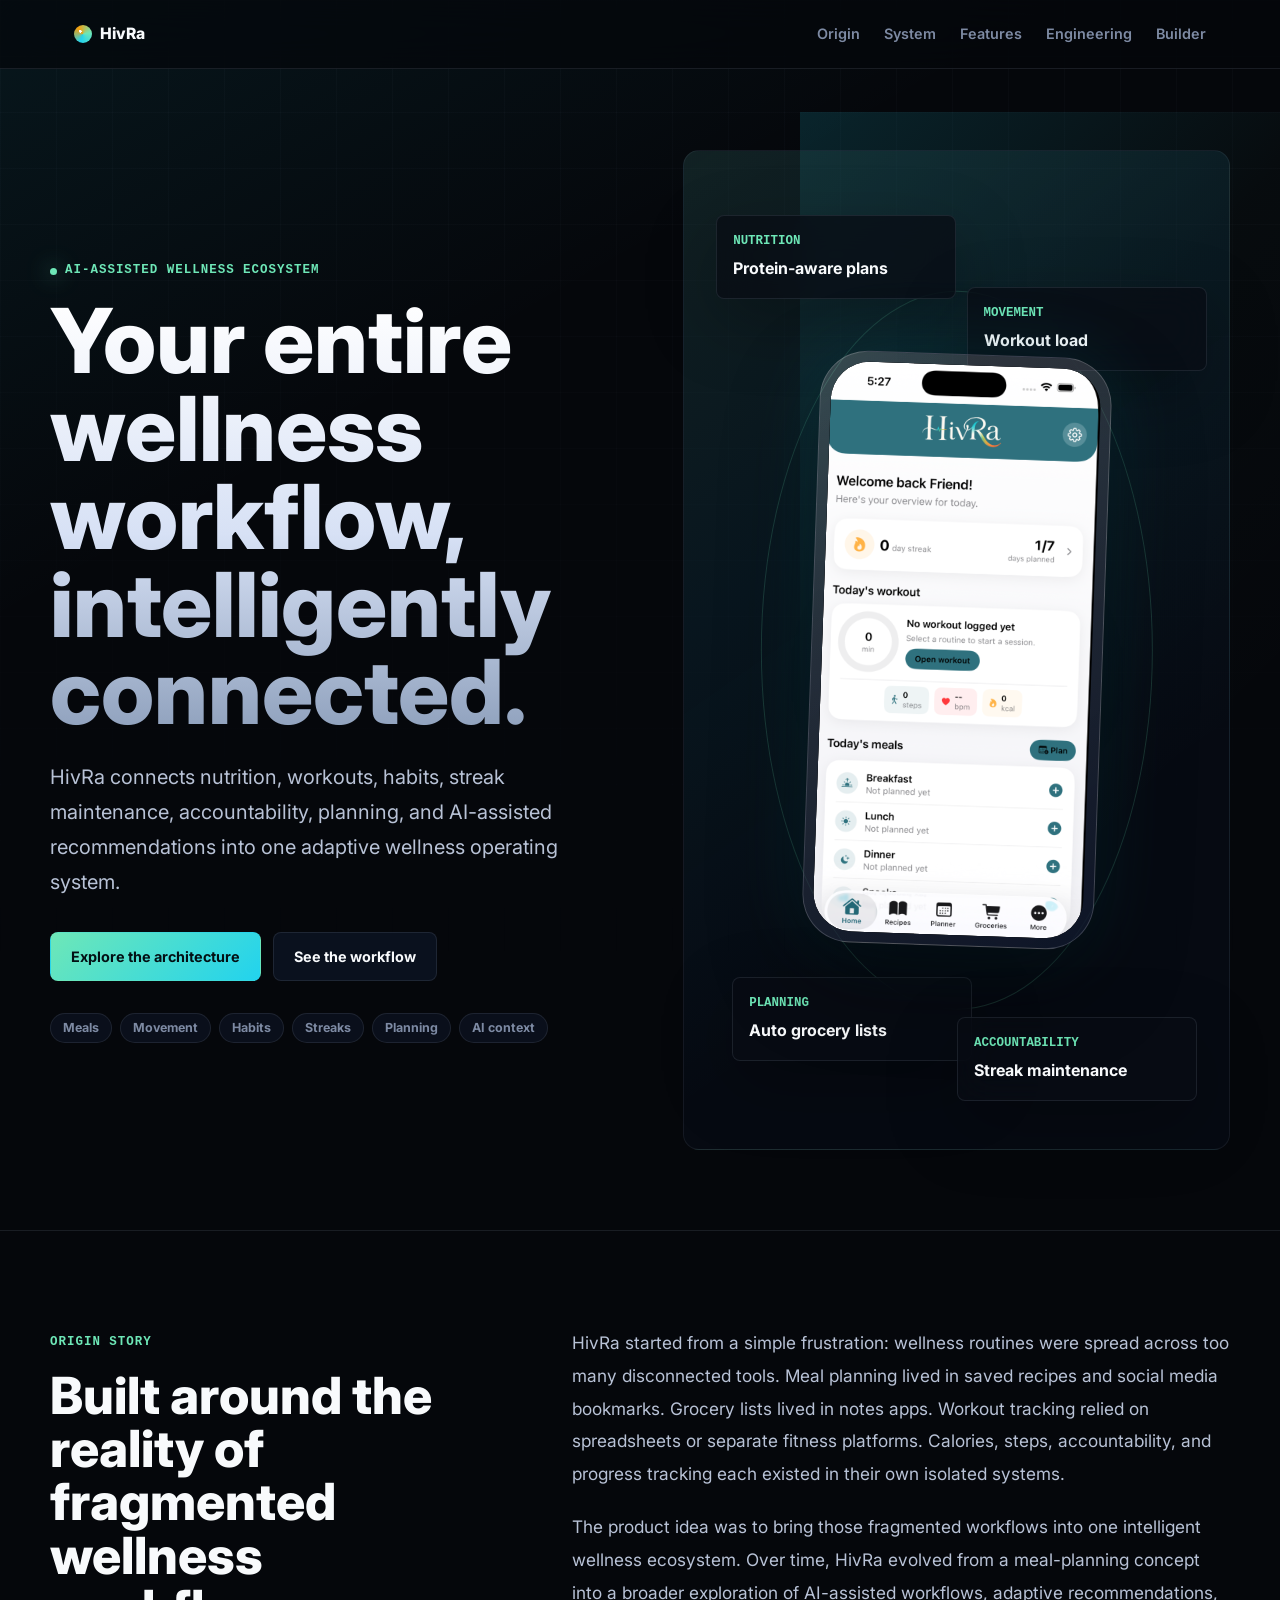
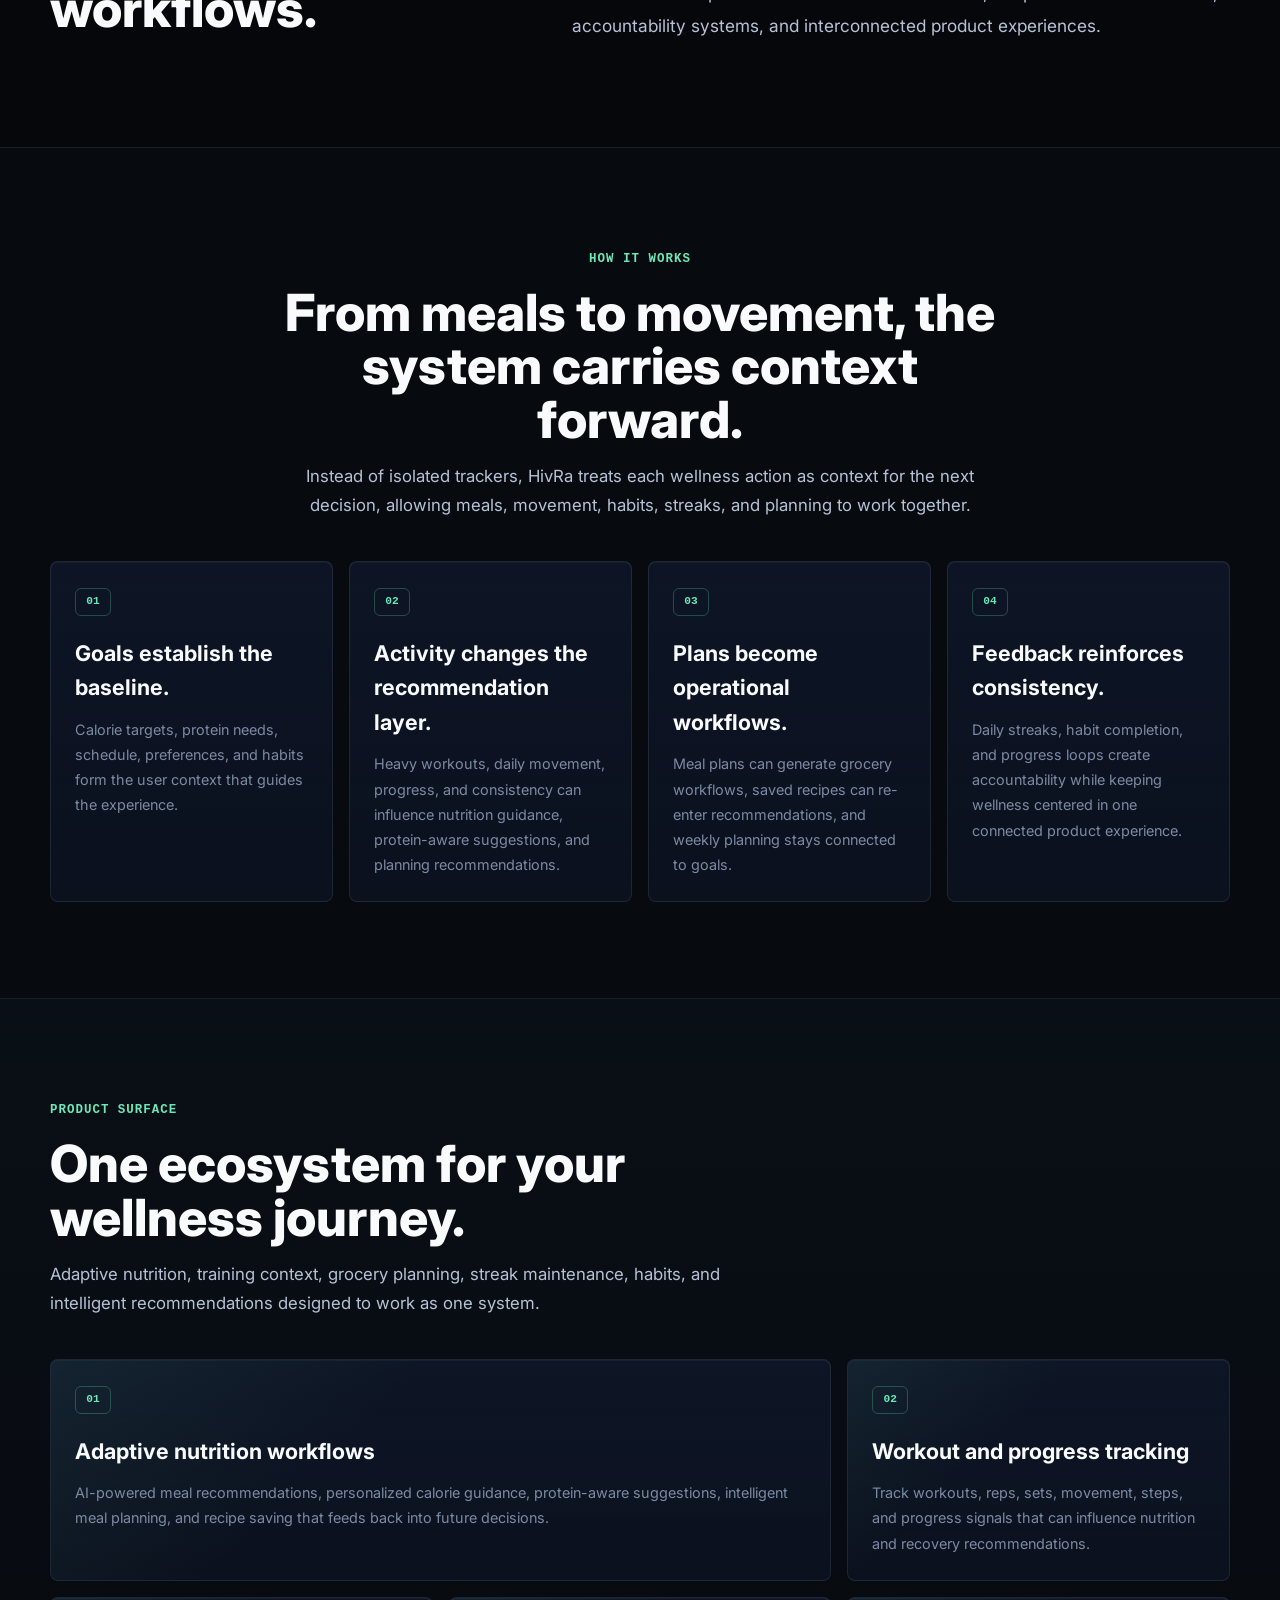
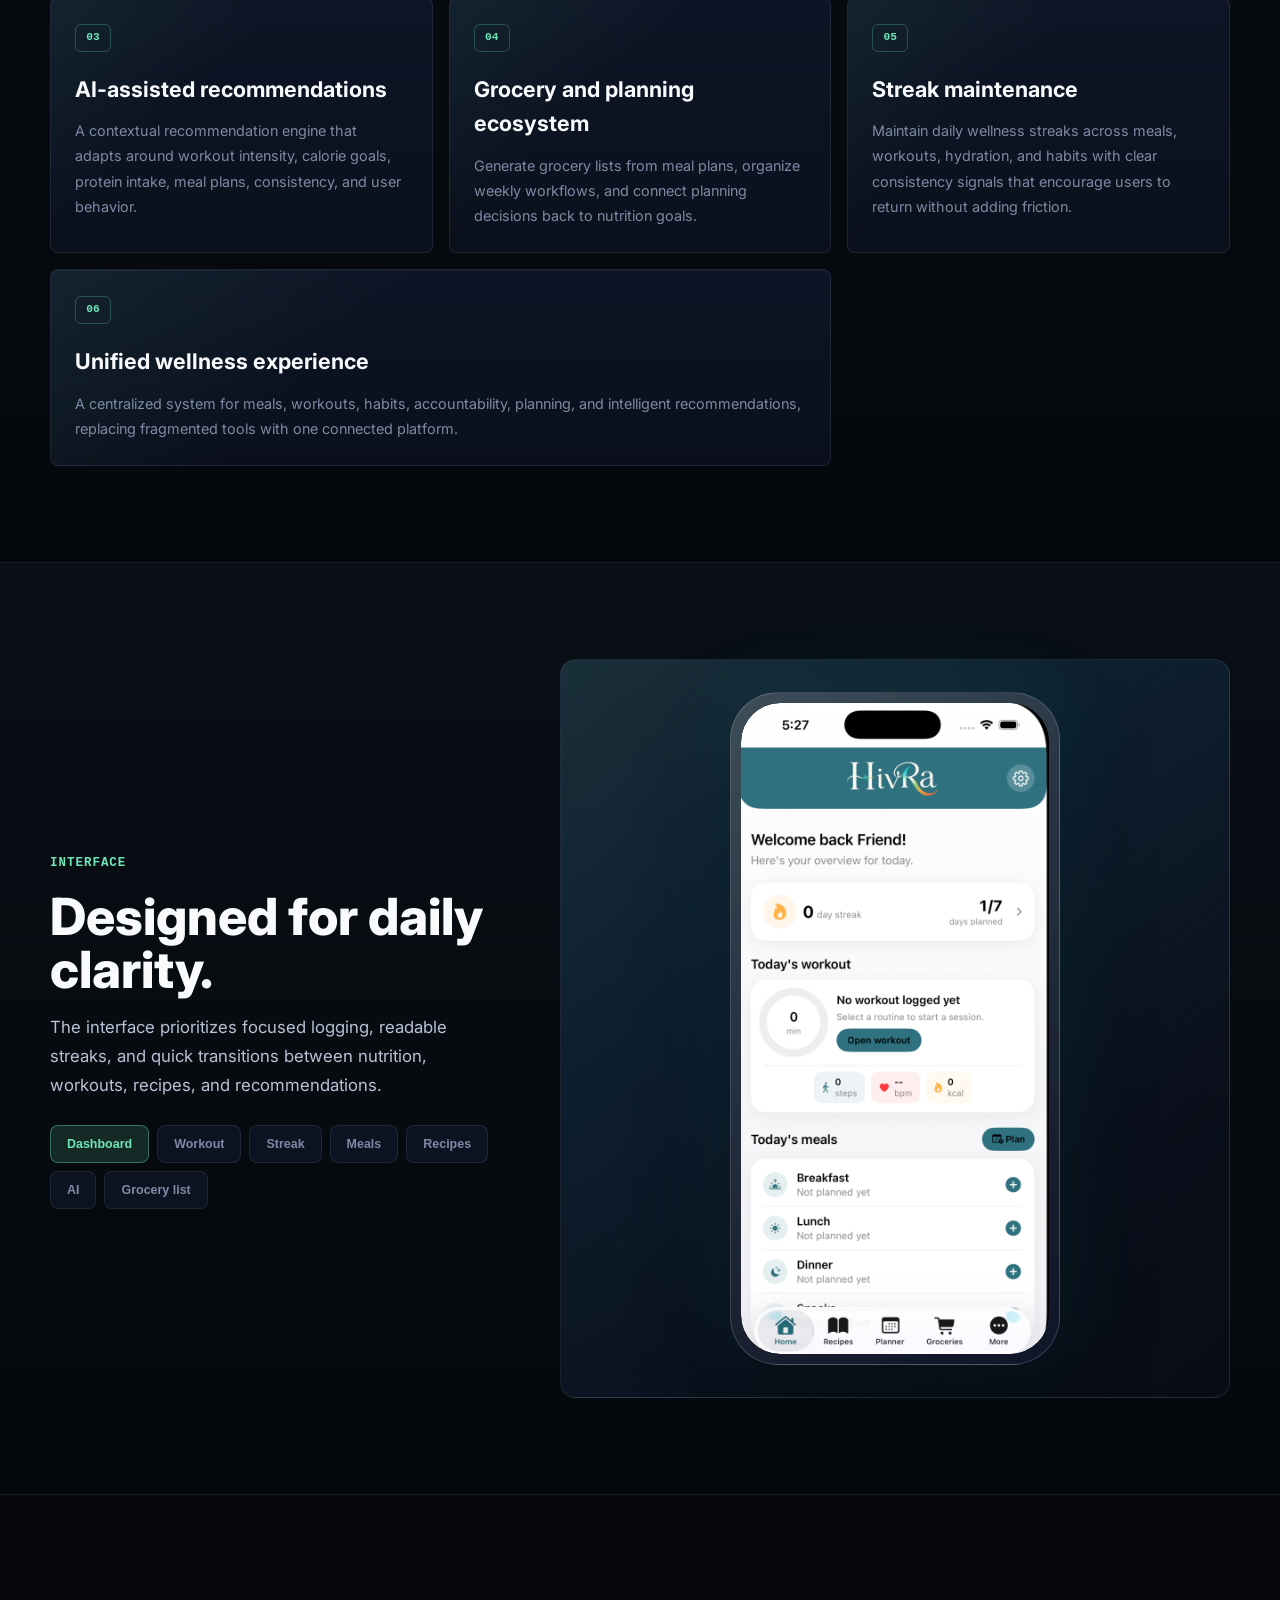
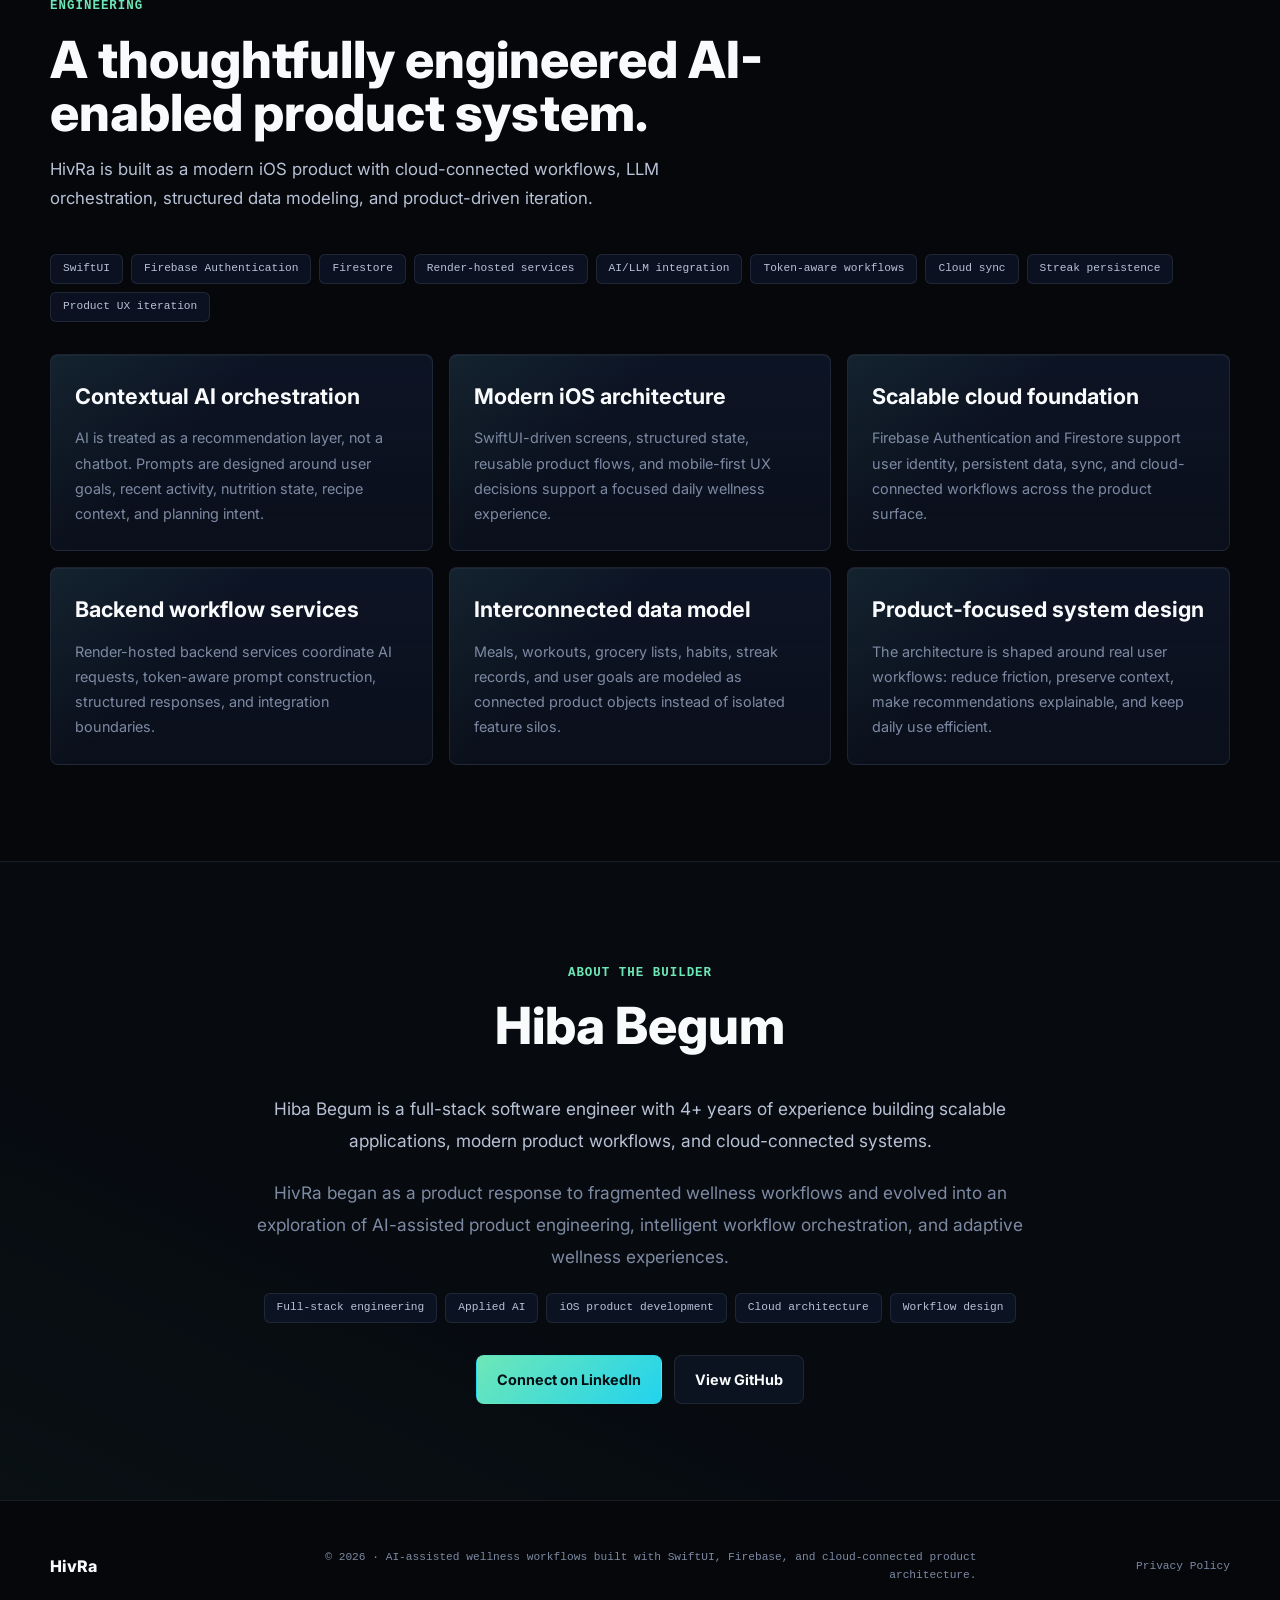
==== commit f1077ef5: "updating Privacy URL" ====
--- a/index.html
+++ b/index.html
@@ -317,6 +317,7 @@
         <div class="footer__container">
             <p class="footer__brand">HivRa</p>
             <p class="footer__copyright">© 2026 · AI-assisted wellness workflows built with SwiftUI, Firebase, and cloud-connected product architecture.</p>
+            <a href="privacy.html" class="footer__privacy">Privacy Policy</a>
         </div>
     </footer>
 
--- a/css/sections.css
+++ b/css/sections.css
@@ -445,3 +445,16 @@
     font-size: var(--text-2xs);
     text-align: right;
 }
+
+.footer__privacy {
+    color: var(--color-text-muted);
+    font-family: var(--font-mono);
+    font-size: var(--text-2xs);
+    text-decoration: none;
+    white-space: nowrap;
+    transition: color 0.2s;
+}
+
+.footer__privacy:hover {
+    color: var(--color-text-primary);
+}
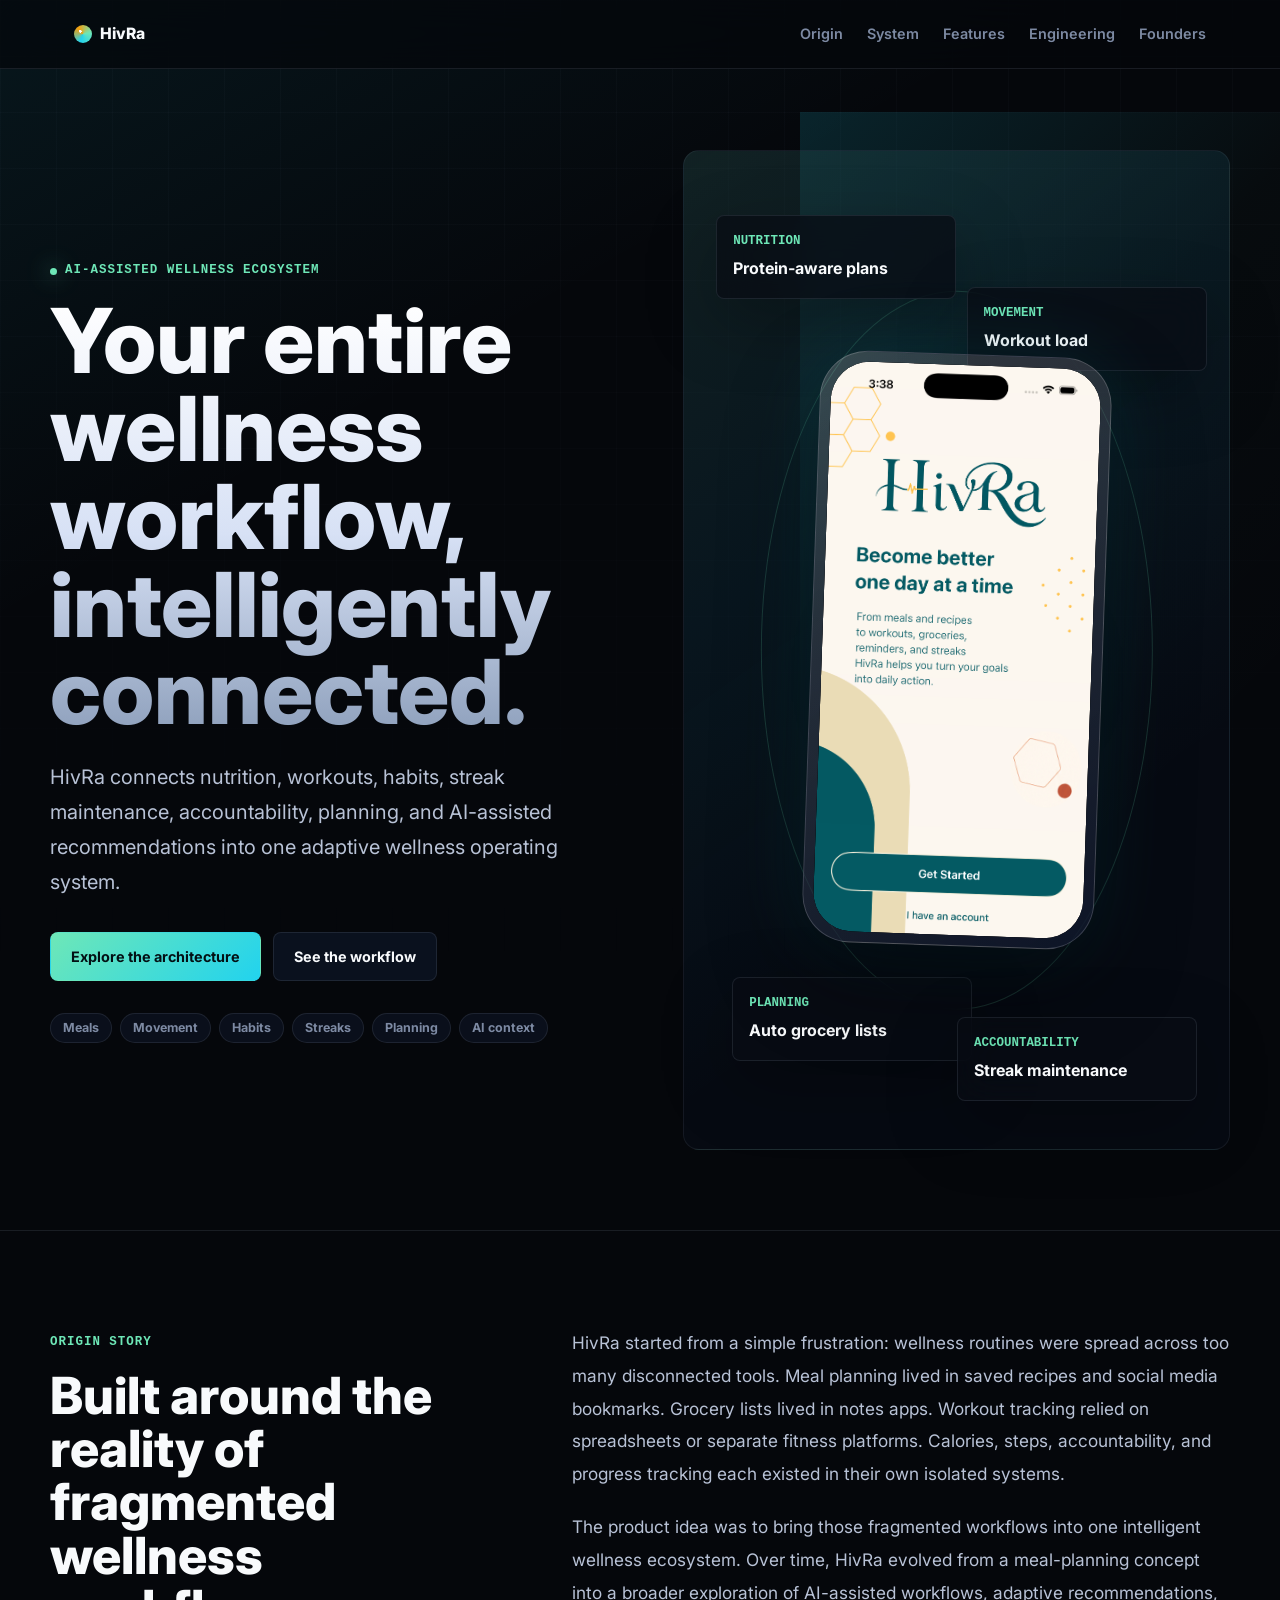
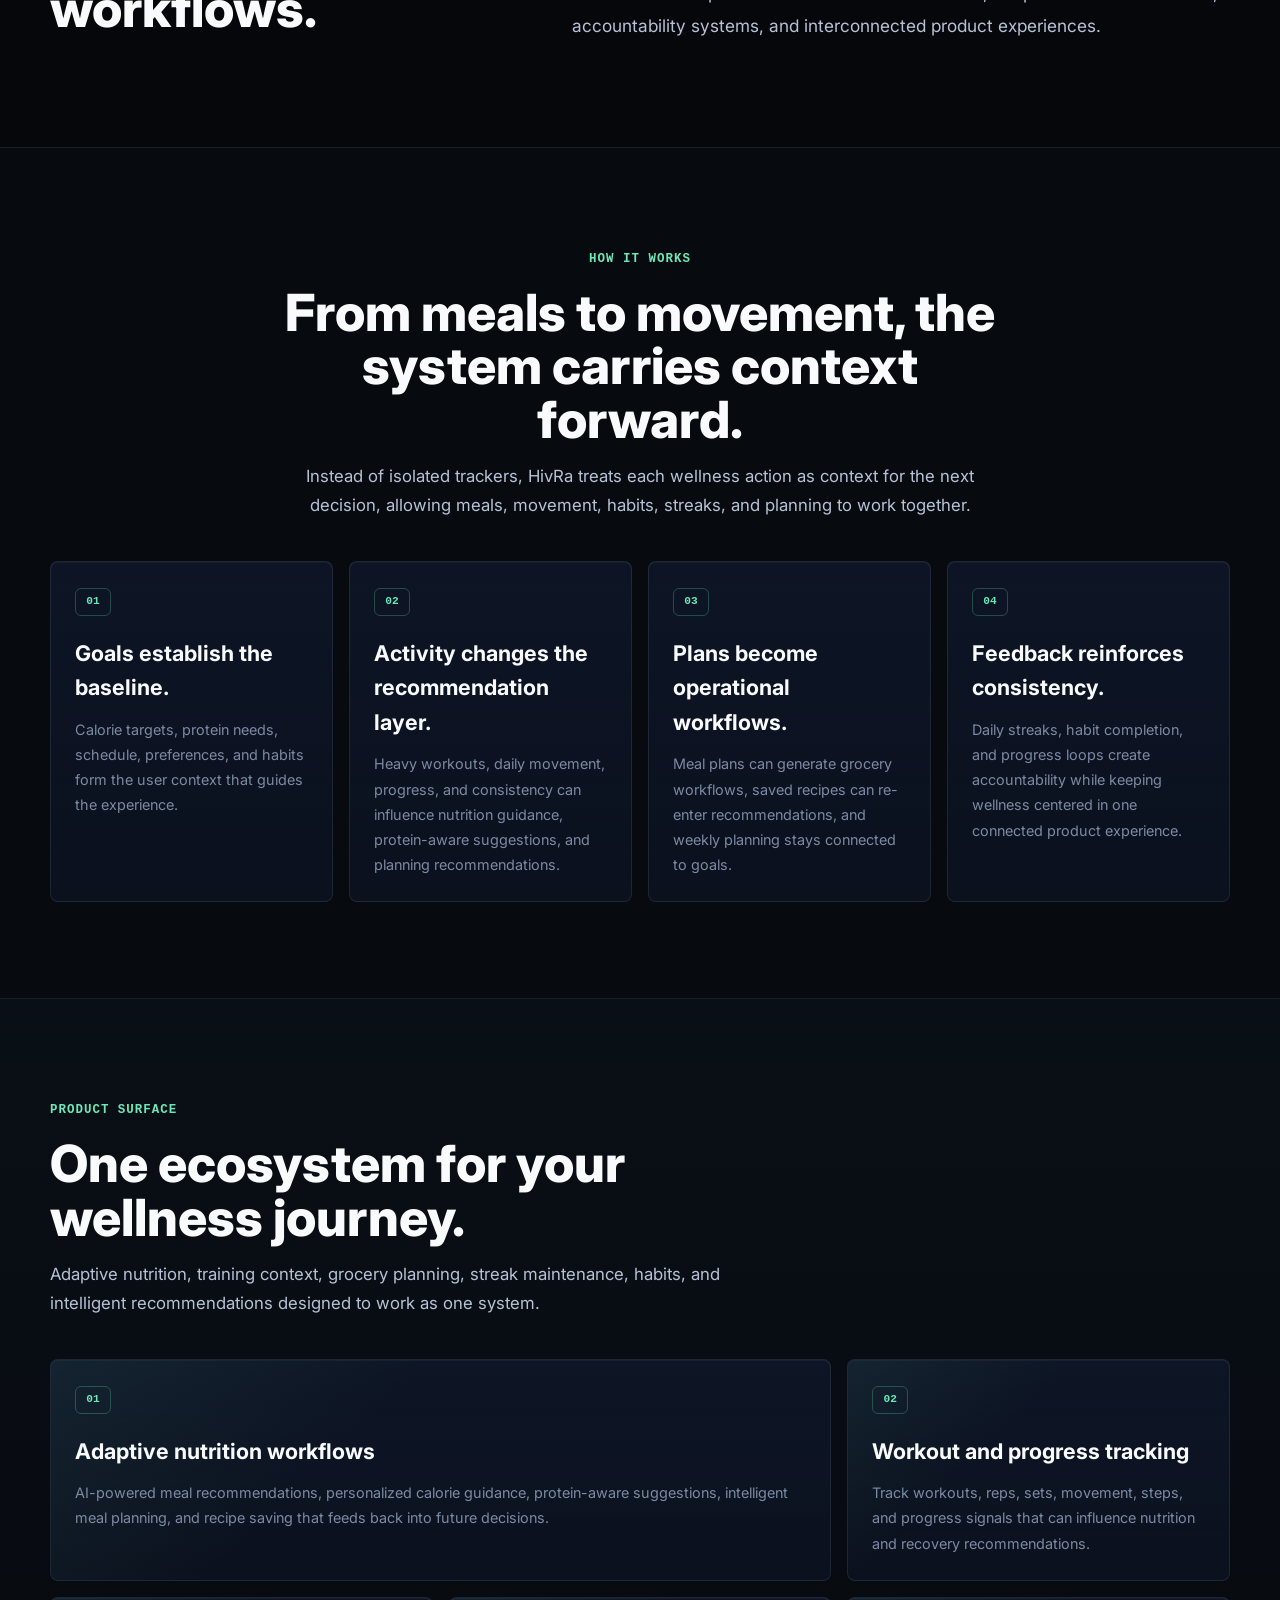
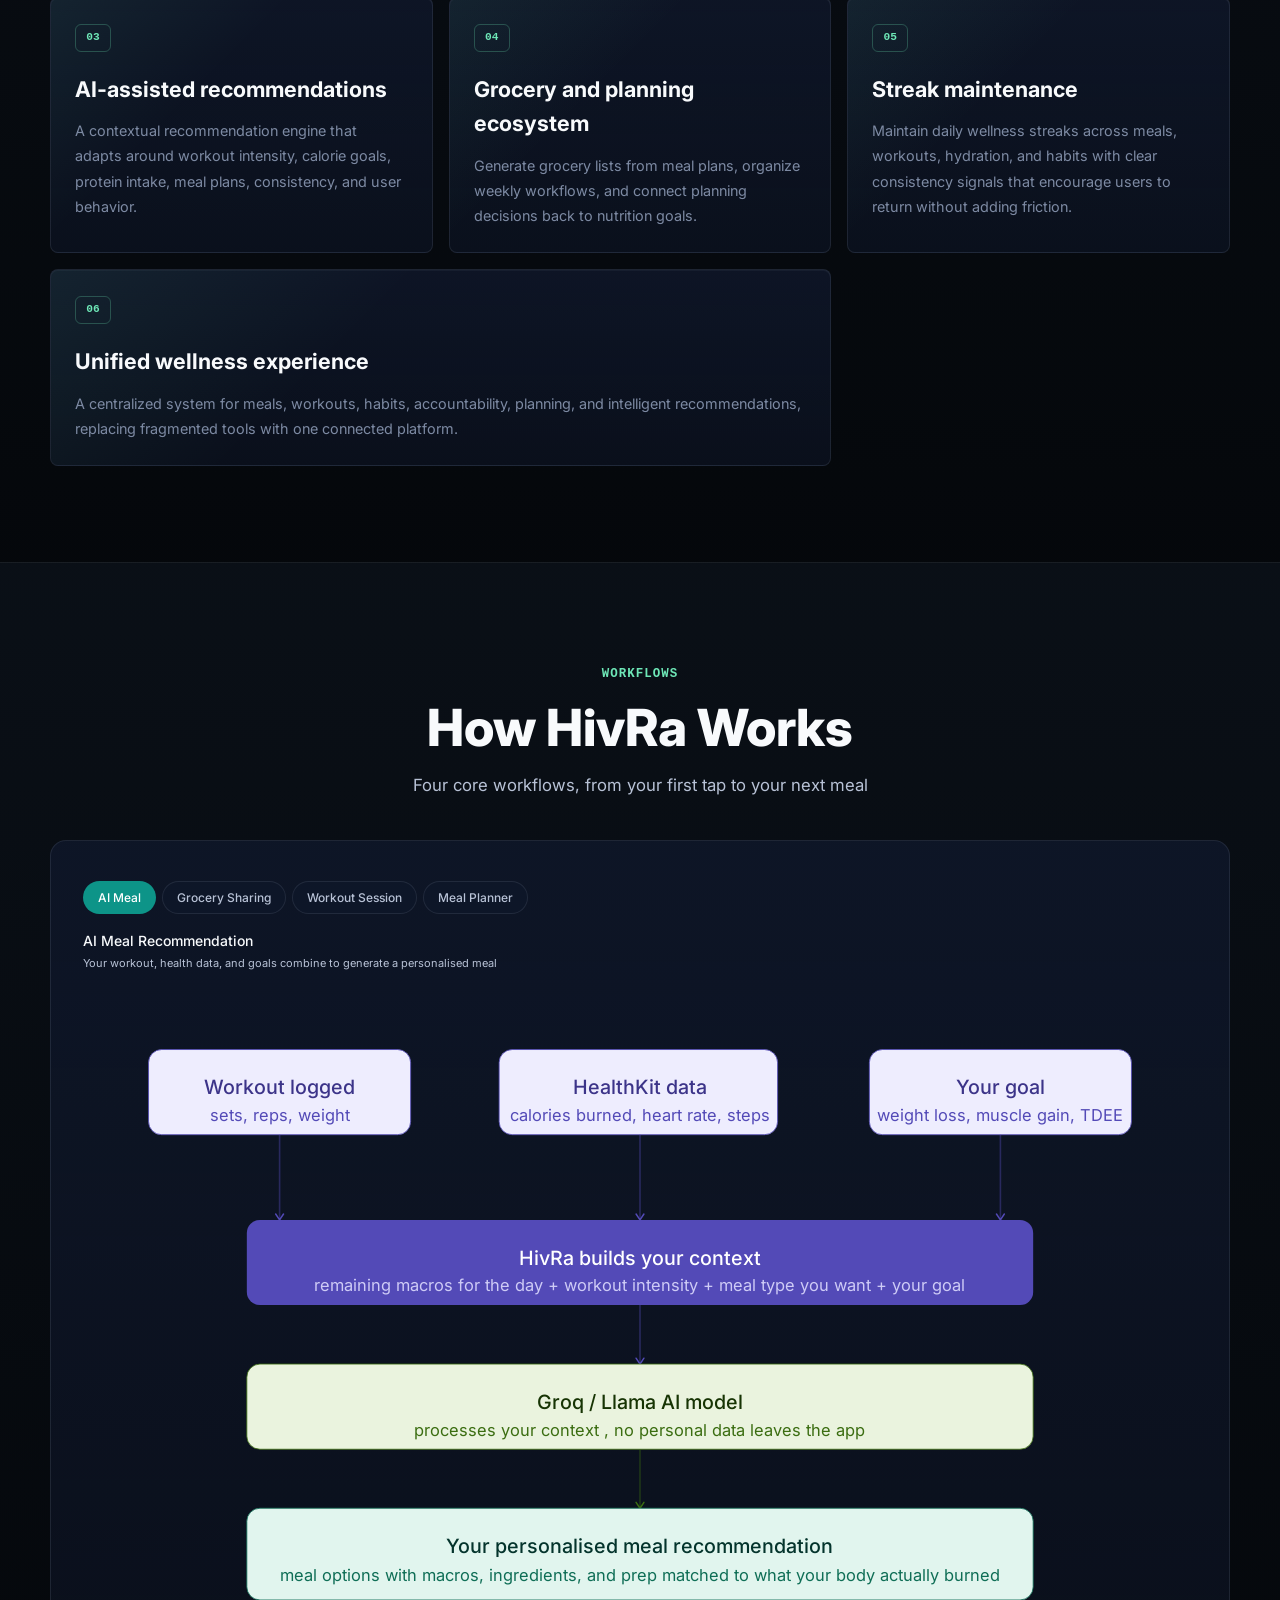
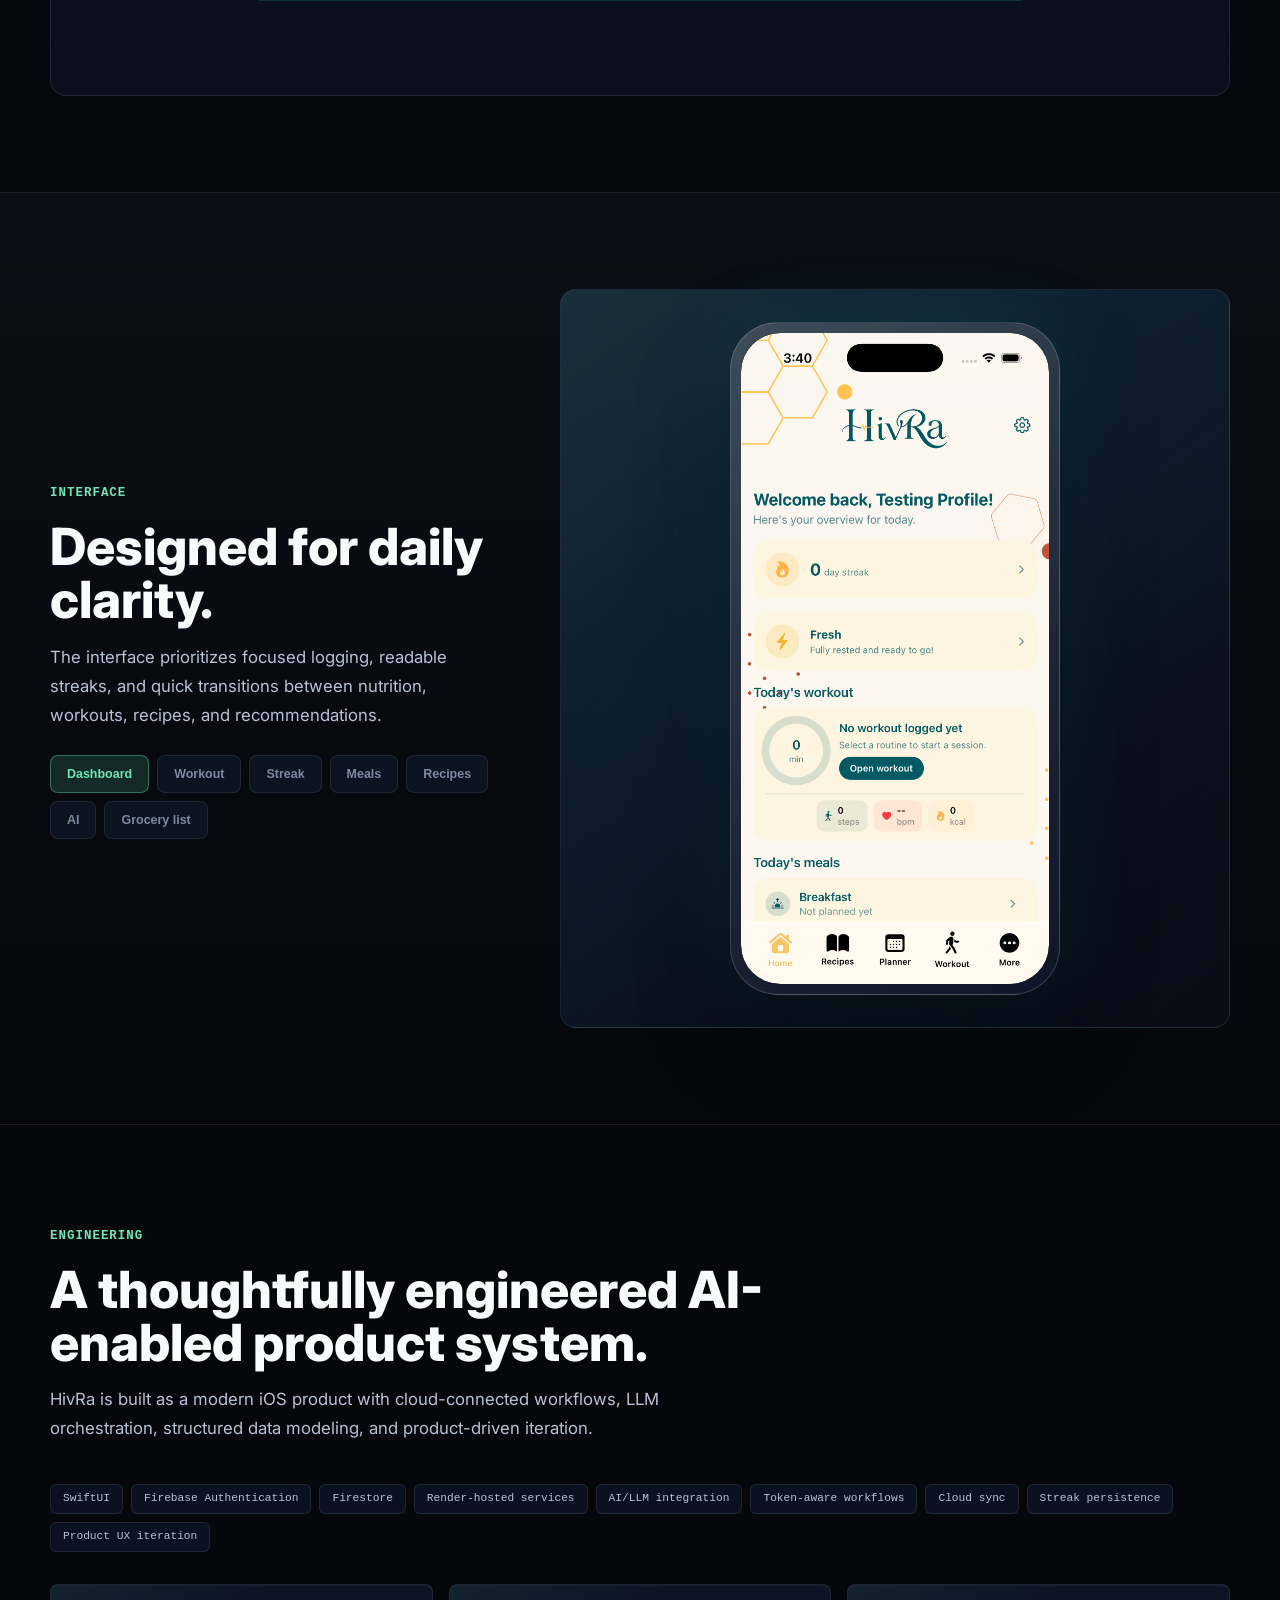
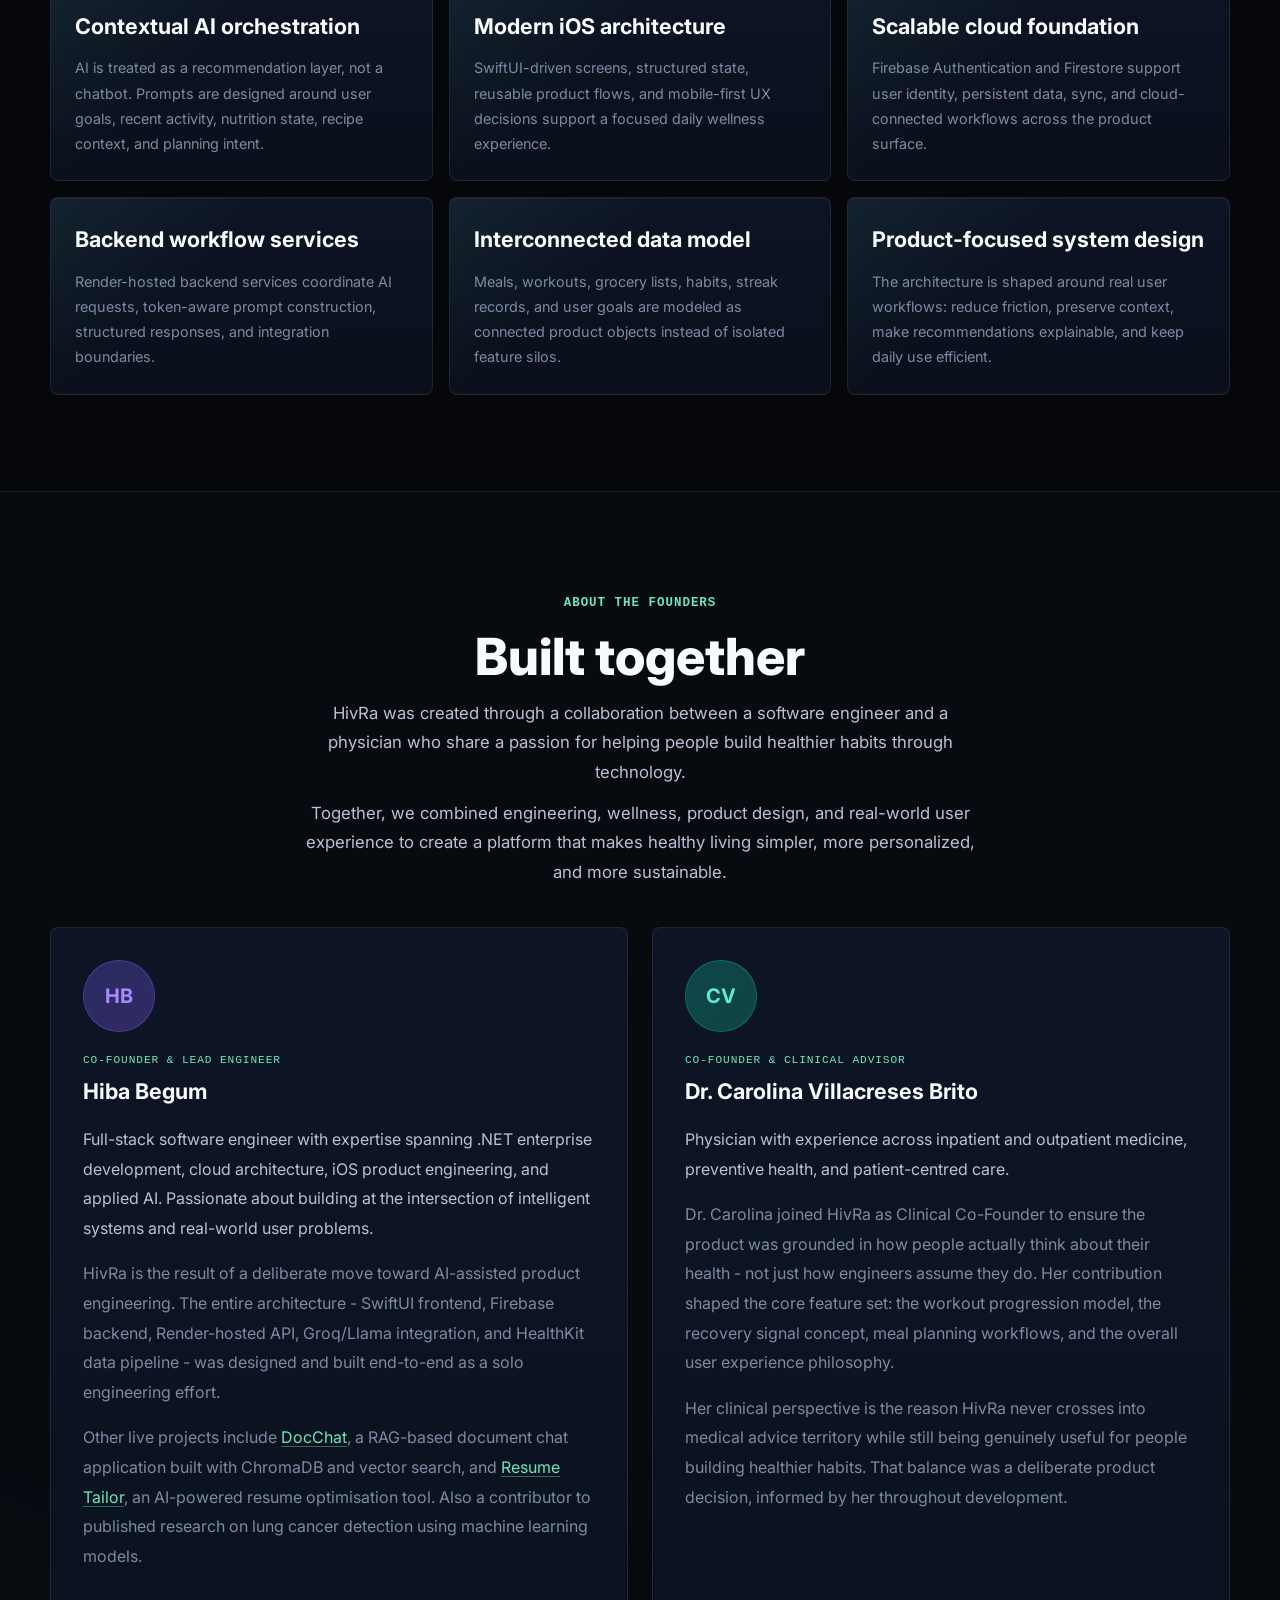
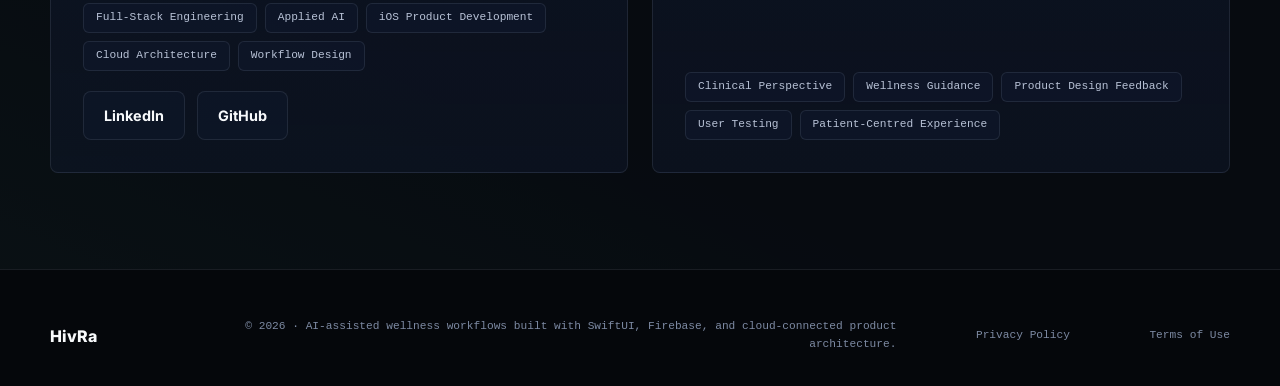
==== commit dcbc057a: "Updated 4 journey" ====
--- a/index.html
+++ b/index.html
@@ -35,7 +35,7 @@
                 <li><a href="#how-it-works" class="nav__link">System</a></li>
                 <li><a href="#features" class="nav__link">Features</a></li>
                 <li><a href="#engineering" class="nav__link">Engineering</a></li>
-                <li><a href="#about" class="nav__link">Builder</a></li>
+                <li><a href="#about" class="nav__link">Founders</a></li>
             </ul>
             <button class="nav__toggle" aria-label="Toggle navigation" id="navToggle">
                 <span></span>
@@ -204,6 +204,87 @@
             </div>
         </section>
 
+        <section class="section section--journeys" id="how-hivra-works">
+            <div class="section__container">
+                <header class="section__header section__header--center">
+                    <div class="eyebrow">Workflows</div>
+                    <h2 class="section__title">How HivRa Works</h2>
+                    <p class="section__lead">Four core workflows, from your first tap to your next meal</p>
+                </header>
+
+                <div class="journey-widget">
+                    <style>
+                    .journey-widget .wrap{padding:8px 0 24px}
+                    .journey-widget .journey-tabs{display:flex;gap:6px;margin-bottom:16px;flex-wrap:wrap}
+                    .journey-widget .tab{padding:6px 14px;border-radius:20px;font-size:12px;font-weight:500;cursor:pointer;border:1px solid var(--color-border);color:var(--color-text-secondary);background:rgba(15,23,42,0.7);transition:all .15s;min-height:unset;letter-spacing:normal;text-transform:none;font-family:var(--font-sans)}
+                    .journey-widget .tab:hover{opacity:.85;transform:none;background:rgba(15,23,42,0.7);border-color:var(--color-border);color:var(--color-text-secondary)}
+                    .journey-widget .tab.active{color:#fff;border-color:transparent}
+                    .journey-widget .journey{display:none}
+                    .journey-widget .journey.active{display:block}
+                    .journey-widget .journey-title{font-size:14px;font-weight:500;color:var(--color-text-primary);margin-bottom:2px}
+                    .journey-widget .journey-sub{font-size:11px;color:var(--color-text-secondary);margin-bottom:12px}
+                    .journey-widget svg{width:100%;display:block}
+                    @media(max-width:640px){.journey-widget{overflow-x:auto}}
+                    </style>
+                    <div class="wrap">
+                        <div class="journey-tabs" id="tabs"></div>
+                        <div id="journeys"></div>
+                    </div>
+                </div>
+            </div>
+
+            <script>
+            (function(){
+            var JOURNEYS=[
+            {
+            id:"ai",label:"AI Meal",color:"#0d9488",
+            title:"AI Meal Recommendation",
+            sub:"Your workout, health data, and goals combine to generate a personalised meal",
+            svg:'<svg viewBox="0 0 680 400" role="img" xmlns="http://www.w3.org/2000/svg"><title>AI Meal Recommendation Flow</title><defs><marker id="a1" viewBox="0 0 10 10" refX="8" refY="5" markerWidth="6" markerHeight="6" orient="auto-start-reverse"><path d="M2 1L8 5L2 9" fill="none" stroke="context-stroke" stroke-width="1.5" stroke-linecap="round" stroke-linejoin="round"/></marker></defs><rect x="40" y="40" width="160" height="52" rx="8" fill="#EEEDFE" stroke="#534AB7" stroke-width="0.5"/><text x="120" y="63" text-anchor="middle" dominant-baseline="central" font-family="var(--font-sans)" font-size="12" font-weight="500" fill="#3C3489">Workout logged</text><text x="120" y="80" text-anchor="middle" dominant-baseline="central" font-family="var(--font-sans)" font-size="10" fill="#534AB7">sets, reps, weight</text><rect x="254" y="40" width="170" height="52" rx="8" fill="#EEEDFE" stroke="#534AB7" stroke-width="0.5"/><text x="340" y="63" text-anchor="middle" dominant-baseline="central" font-family="var(--font-sans)" font-size="12" font-weight="500" fill="#3C3489">HealthKit data</text><text x="340" y="80" text-anchor="middle" dominant-baseline="central" font-family="var(--font-sans)" font-size="10" fill="#534AB7">calories burned, heart rate, steps</text><rect x="480" y="40" width="160" height="52" rx="8" fill="#EEEDFE" stroke="#534AB7" stroke-width="0.5"/><text x="560" y="63" text-anchor="middle" dominant-baseline="central" font-family="var(--font-sans)" font-size="12" font-weight="500" fill="#3C3489">Your goal</text><text x="560" y="80" text-anchor="middle" dominant-baseline="central" font-family="var(--font-sans)" font-size="10" fill="#534AB7">weight loss, muscle gain, TDEE</text><line x1="120" y1="92" x2="120" y2="144" stroke="#534AB7" stroke-width="1" marker-end="url(#a1)" stroke-opacity=".4"/><line x1="340" y1="92" x2="340" y2="144" stroke="#534AB7" stroke-width="1" marker-end="url(#a1)" stroke-opacity=".4"/><line x1="560" y1="92" x2="560" y2="144" stroke="#534AB7" stroke-width="1" marker-end="url(#a1)" stroke-opacity=".4"/><rect x="100" y="144" width="480" height="52" rx="8" fill="#534AB7" stroke="none"/><text x="340" y="167" text-anchor="middle" dominant-baseline="central" font-family="var(--font-sans)" font-size="12" font-weight="500" fill="#fff">HivRa builds your context</text><text x="340" y="184" text-anchor="middle" dominant-baseline="central" font-family="var(--font-sans)" font-size="10" fill="#CECBF6">remaining macros for the day + workout intensity + meal type you want + your goal</text><line x1="340" y1="196" x2="340" y2="232" stroke="#534AB7" stroke-width="1" marker-end="url(#a1)" stroke-opacity=".4"/><rect x="100" y="232" width="480" height="52" rx="8" fill="#EAF3DE" stroke="#3B6D11" stroke-width="0.5"/><text x="340" y="255" text-anchor="middle" dominant-baseline="central" font-family="var(--font-sans)" font-size="12" font-weight="500" fill="#173404">Groq / Llama AI model</text><text x="340" y="272" text-anchor="middle" dominant-baseline="central" font-family="var(--font-sans)" font-size="10" fill="#3B6D11">processes your context , no personal data leaves the app</text><line x1="340" y1="284" x2="340" y2="320" stroke="#3B6D11" stroke-width="1" marker-end="url(#a1)" stroke-opacity=".4"/><rect x="100" y="320" width="480" height="56" rx="8" fill="#E1F5EE" stroke="#0F6E56" stroke-width="0.5"/><text x="340" y="343" text-anchor="middle" dominant-baseline="central" font-family="var(--font-sans)" font-size="12" font-weight="500" fill="#04342C">Your personalised meal recommendation</text><text x="340" y="361" text-anchor="middle" dominant-baseline="central" font-family="var(--font-sans)" font-size="10" fill="#0F6E56">meal options with macros, ingredients, and prep matched to what your body actually burned</text></svg>'
+            },
+            {
+            id:"grocery",label:"Grocery Sharing",color:"#0F6E56",
+            title:"Collaborative Grocery List",
+            sub:"Share a live list with anyone who has HivRa , no manual syncing needed",
+            svg:'<svg viewBox="0 0 760 500" role="img" xmlns="http://www.w3.org/2000/svg"><title>Grocery List Sharing Flow</title><defs><marker id="a2" viewBox="0 0 10 10" refX="8" refY="5" markerWidth="6" markerHeight="6" orient="auto-start-reverse"><path d="M2 1L8 5L2 9" fill="none" stroke="context-stroke" stroke-width="1.5" stroke-linecap="round" stroke-linejoin="round"/></marker></defs><text x="130" y="28" text-anchor="middle" font-family="var(--font-sans)" font-size="11" font-weight="500" fill="#0F6E56">You</text><text x="630" y="28" text-anchor="middle" font-family="var(--font-sans)" font-size="11" font-weight="500" fill="#0F6E56">Roommate / Family</text><text x="380" y="28" text-anchor="middle" font-family="var(--font-sans)" font-size="11" font-weight="500" fill="#BA7517">Firestore</text><rect x="20" y="44" width="220" height="48" rx="8" fill="#E1F5EE" stroke="#0F6E56" stroke-width="0.5"/><text x="130" y="65" text-anchor="middle" dominant-baseline="central" font-family="var(--font-sans)" font-size="12" font-weight="500" fill="#04342C">Create a grocery list</text><text x="130" y="82" text-anchor="middle" dominant-baseline="central" font-family="var(--font-sans)" font-size="10" fill="#0F6E56">give it a name, it\'s yours to manage</text><line x1="242" y1="68" x2="278" y2="68" stroke="#0F6E56" stroke-width="1" marker-end="url(#a2)" stroke-opacity=".5"/><rect x="280" y="44" width="200" height="48" rx="8" fill="#FAEEDA" stroke="#BA7517" stroke-width="0.5"/><text x="380" y="65" text-anchor="middle" dominant-baseline="central" font-family="var(--font-sans)" font-size="11" font-weight="500" fill="#412402">Saved to Firestore</text><text x="380" y="82" text-anchor="middle" dominant-baseline="central" font-family="var(--font-sans)" font-size="10" fill="#BA7517">list created, you are the owner</text><line x1="130" y1="92" x2="130" y2="152" stroke="#0F6E56" stroke-width="1" marker-end="url(#a2)" stroke-opacity=".4"/><rect x="20" y="152" width="220" height="48" rx="8" fill="#E1F5EE" stroke="#0F6E56" stroke-width="0.5"/><text x="130" y="173" text-anchor="middle" dominant-baseline="central" font-family="var(--font-sans)" font-size="12" font-weight="500" fill="#04342C">Invite by email</text><text x="130" y="190" text-anchor="middle" dominant-baseline="central" font-family="var(--font-sans)" font-size="10" fill="#0F6E56">enter any HivRa user\'s email address</text><line x1="242" y1="176" x2="278" y2="176" stroke="#0F6E56" stroke-width="1" marker-end="url(#a2)" stroke-opacity=".5"/><rect x="280" y="152" width="200" height="48" rx="8" fill="#FAEEDA" stroke="#BA7517" stroke-width="0.5"/><text x="380" y="173" text-anchor="middle" dominant-baseline="central" font-family="var(--font-sans)" font-size="11" font-weight="500" fill="#412402">Invite written</text><text x="380" y="190" text-anchor="middle" dominant-baseline="central" font-family="var(--font-sans)" font-size="10" fill="#BA7517">HivRa looks up the account</text><line x1="482" y1="176" x2="518" y2="176" stroke="#BA7517" stroke-width="1" marker-end="url(#a2)" stroke-opacity=".5"/><rect x="520" y="152" width="220" height="48" rx="8" fill="#E1F5EE" stroke="#0F6E56" stroke-width="0.5"/><text x="630" y="173" text-anchor="middle" dominant-baseline="central" font-family="var(--font-sans)" font-size="12" font-weight="500" fill="#04342C">Invite appears instantly</text><text x="630" y="190" text-anchor="middle" dominant-baseline="central" font-family="var(--font-sans)" font-size="10" fill="#0F6E56">they see it next time they open the app</text><line x1="130" y1="200" x2="130" y2="260" stroke="#0F6E56" stroke-width="1" marker-end="url(#a2)" stroke-opacity=".4"/><line x1="630" y1="200" x2="630" y2="260" stroke="#0F6E56" stroke-width="1" marker-end="url(#a2)" stroke-opacity=".4"/><rect x="20" y="260" width="220" height="48" rx="8" fill="#E1F5EE" stroke="#0F6E56" stroke-width="0.5"/><text x="130" y="281" text-anchor="middle" dominant-baseline="central" font-family="var(--font-sans)" font-size="12" font-weight="500" fill="#04342C">Both add items</text><text x="130" y="298" text-anchor="middle" dominant-baseline="central" font-family="var(--font-sans)" font-size="10" fill="#0F6E56">milk, eggs, chicken , anything</text><rect x="520" y="260" width="220" height="48" rx="8" fill="#E1F5EE" stroke="#0F6E56" stroke-width="0.5"/><text x="630" y="281" text-anchor="middle" dominant-baseline="central" font-family="var(--font-sans)" font-size="12" font-weight="500" fill="#04342C">Both add items</text><text x="630" y="298" text-anchor="middle" dominant-baseline="central" font-family="var(--font-sans)" font-size="10" fill="#0F6E56">at the same time if needed</text><line x1="242" y1="284" x2="278" y2="284" stroke="#0F6E56" stroke-width="1" marker-end="url(#a2)" stroke-opacity=".4"/><line x1="482" y1="284" x2="518" y2="284" stroke="#0F6E56" stroke-width="1" marker-end="url(#a2)" stroke-opacity=".4"/><rect x="280" y="260" width="200" height="48" rx="8" fill="#FAEEDA" stroke="#BA7517" stroke-width="0.5"/><text x="380" y="281" text-anchor="middle" dominant-baseline="central" font-family="var(--font-sans)" font-size="11" font-weight="500" fill="#412402">Items stored</text><text x="380" y="298" text-anchor="middle" dominant-baseline="central" font-family="var(--font-sans)" font-size="10" fill="#BA7517">shared list in Firestore</text><line x1="380" y1="308" x2="380" y2="368" stroke="#0F6E56" stroke-width="1" marker-end="url(#a2)" stroke-opacity=".4"/><rect x="20" y="368" width="720" height="52" rx="8" fill="#0F6E56" stroke="none"/><text x="380" y="391" text-anchor="middle" dominant-baseline="central" font-family="var(--font-sans)" font-size="12" font-weight="500" fill="#fff">Real-time sync , both screens update instantly</text><text x="380" y="408" text-anchor="middle" dominant-baseline="central" font-family="var(--font-sans)" font-size="10" fill="#9FE1CB">no refresh, no delay , powered by Firestore live listeners</text><line x1="380" y1="420" x2="380" y2="458" stroke="#0F6E56" stroke-width="1" marker-end="url(#a2)" stroke-opacity=".4"/><rect x="20" y="458" width="720" height="32" rx="8" fill="#E1F5EE" stroke="#0F6E56" stroke-width="0.5"/><text x="380" y="474" text-anchor="middle" dominant-baseline="central" font-family="var(--font-sans)" font-size="11" font-weight="500" fill="#04342C">Either person checks off an item , it disappears for both</text></svg>'
+            },
+            {
+            id:"workout",label:"Workout Session",color:"#993C1D",
+            title:"Workout Session with Progressive Overload",
+            sub:"Smart weight recall, active tracking, rest timers, and session rating",
+            svg:'<svg viewBox="0 0 680 480" role="img" xmlns="http://www.w3.org/2000/svg"><title>Workout Session Flow</title><defs><marker id="a3" viewBox="0 0 10 10" refX="8" refY="5" markerWidth="6" markerHeight="6" orient="auto-start-reverse"><path d="M2 1L8 5L2 9" fill="none" stroke="context-stroke" stroke-width="1.5" stroke-linecap="round" stroke-linejoin="round"/></marker></defs><rect x="220" y="24" width="240" height="48" rx="8" fill="#FAECE7" stroke="#993C1D" stroke-width="0.5"/><text x="340" y="45" text-anchor="middle" dominant-baseline="central" font-family="var(--font-sans)" font-size="12" font-weight="500" fill="#4A1B0C">Open your routine</text><text x="340" y="62" text-anchor="middle" dominant-baseline="central" font-family="var(--font-sans)" font-size="10" fill="#993C1D">choose from your saved workouts</text><line x1="340" y1="72" x2="340" y2="108" stroke="#993C1D" stroke-width="1" marker-end="url(#a3)" stroke-opacity=".5"/><rect x="100" y="108" width="480" height="52" rx="8" fill="#993C1D" stroke="none"/><text x="340" y="131" text-anchor="middle" dominant-baseline="central" font-family="var(--font-sans)" font-size="12" font-weight="500" fill="#fff">Last session weights loaded automatically</text><text x="340" y="148" text-anchor="middle" dominant-baseline="central" font-family="var(--font-sans)" font-size="10" fill="#F5C4B3">squatted 190 lbs last time? It defaults to 190 lbs , no lookup needed</text><line x1="340" y1="160" x2="340" y2="196" stroke="#993C1D" stroke-width="1" marker-end="url(#a3)" stroke-opacity=".5"/><rect x="100" y="196" width="480" height="52" rx="8" fill="#FAECE7" stroke="#993C1D" stroke-width="0.5"/><text x="340" y="217" text-anchor="middle" dominant-baseline="central" font-family="var(--font-sans)" font-size="12" font-weight="500" fill="#4A1B0C">Log your sets</text><text x="340" y="234" text-anchor="middle" dominant-baseline="central" font-family="var(--font-sans)" font-size="10" fill="#993C1D">each completed set triggers a rest timer notification</text><line x1="340" y1="248" x2="340" y2="284" stroke="#993C1D" stroke-width="1" marker-end="url(#a3)" stroke-opacity=".5"/><rect x="60" y="284" width="210" height="48" rx="8" fill="#FAECE7" stroke="#993C1D" stroke-width="0.5"/><text x="165" y="305" text-anchor="middle" dominant-baseline="central" font-family="var(--font-sans)" font-size="12" font-weight="500" fill="#4A1B0C">Add more exercises</text><text x="165" y="322" text-anchor="middle" dominant-baseline="central" font-family="var(--font-sans)" font-size="10" fill="#993C1D">keep going before finishing</text><rect x="410" y="284" width="210" height="48" rx="8" fill="#993C1D" stroke="none"/><text x="515" y="305" text-anchor="middle" dominant-baseline="central" font-family="var(--font-sans)" font-size="12" font-weight="500" fill="#fff">End session</text><text x="515" y="322" text-anchor="middle" dominant-baseline="central" font-family="var(--font-sans)" font-size="10" fill="#F5C4B3">done for the day</text><text x="340" y="294" text-anchor="middle" font-family="var(--font-sans)" font-size="10" fill="#993C1D">or</text><path d="M165 284 L165 260 L340 260" fill="none" stroke="#993C1D" stroke-width="1" stroke-dasharray="4 3" stroke-opacity=".4" marker-end="url(#a3)"/><line x1="515" y1="332" x2="515" y2="364" stroke="#993C1D" stroke-width="1" marker-end="url(#a3)" stroke-opacity=".5"/><line x1="515" y1="364" x2="390" y2="364" stroke="#993C1D" stroke-width="1" marker-end="url(#a3)" stroke-opacity=".5"/><rect x="100" y="348" width="290" height="52" rx="8" fill="#FAECE7" stroke="#993C1D" stroke-width="0.5"/><text x="245" y="369" text-anchor="middle" dominant-baseline="central" font-family="var(--font-sans)" font-size="12" font-weight="500" fill="#4A1B0C">How did it feel?</text><text x="245" y="386" text-anchor="middle" dominant-baseline="central" font-family="var(--font-sans)" font-size="10" fill="#993C1D">rate effort , burnt out to mild</text><line x1="245" y1="400" x2="245" y2="424" stroke="#993C1D" stroke-width="1" marker-end="url(#a3)" stroke-opacity=".4"/><line x1="245" y1="424" x2="310" y2="424" stroke="#993C1D" stroke-width="1" marker-end="url(#a3)" stroke-opacity=".4"/><rect x="100" y="412" width="480" height="52" rx="8" fill="#E1F5EE" stroke="#0F6E56" stroke-width="0.5"/><text x="340" y="431" text-anchor="middle" dominant-baseline="central" font-family="var(--font-sans)" font-size="12" font-weight="500" fill="#04342C">Session saved + recovery signal stored</text><text x="340" y="449" text-anchor="middle" dominant-baseline="central" font-family="var(--font-sans)" font-size="10" fill="#0F6E56">feeds the recovery card , which muscles to focus on next</text></svg>'
+            },
+            {
+            id:"planner",label:"Meal Planner",color:"#185FA5",
+            title:"Weekly Meal Planner",
+            sub:"Plan your meals up to two weeks ahead, with nutrition tracked against your goal",
+            svg:'<svg viewBox="0 0 680 440" role="img" xmlns="http://www.w3.org/2000/svg"><title>Meal Planner Flow</title><defs><marker id="a4" viewBox="0 0 10 10" refX="8" refY="5" markerWidth="6" markerHeight="6" orient="auto-start-reverse"><path d="M2 1L8 5L2 9" fill="none" stroke="context-stroke" stroke-width="1.5" stroke-linecap="round" stroke-linejoin="round"/></marker></defs><rect x="220" y="24" width="240" height="48" rx="8" fill="#E6F1FB" stroke="#185FA5" stroke-width="0.5"/><text x="340" y="45" text-anchor="middle" dominant-baseline="central" font-family="var(--font-sans)" font-size="12" font-weight="500" fill="#042C53">Open the meal planner</text><text x="340" y="62" text-anchor="middle" dominant-baseline="central" font-family="var(--font-sans)" font-size="10" fill="#185FA5">see your week , or plan two weeks ahead</text><line x1="340" y1="72" x2="340" y2="108" stroke="#185FA5" stroke-width="1" marker-end="url(#a4)" stroke-opacity=".5"/><rect x="100" y="108" width="480" height="48" rx="8" fill="#E6F1FB" stroke="#185FA5" stroke-width="0.5"/><text x="340" y="129" text-anchor="middle" dominant-baseline="central" font-family="var(--font-sans)" font-size="12" font-weight="500" fill="#042C53">Pick a day and meal slot</text><text x="340" y="146" text-anchor="middle" dominant-baseline="central" font-family="var(--font-sans)" font-size="10" fill="#185FA5">breakfast, lunch, dinner, or snack , any day on the grid</text><line x1="340" y1="156" x2="340" y2="192" stroke="#185FA5" stroke-width="1" marker-end="url(#a4)" stroke-opacity=".5"/><rect x="60" y="192" width="220" height="52" rx="8" fill="#E6F1FB" stroke="#185FA5" stroke-width="0.5"/><text x="170" y="213" text-anchor="middle" dominant-baseline="central" font-family="var(--font-sans)" font-size="12" font-weight="500" fill="#042C53">Add from your recipes</text><text x="170" y="230" text-anchor="middle" dominant-baseline="central" font-family="var(--font-sans)" font-size="10" fill="#185FA5">pick something you\'ve already saved</text><rect x="400" y="192" width="220" height="52" rx="8" fill="#E6F1FB" stroke="#185FA5" stroke-width="0.5"/><text x="510" y="213" text-anchor="middle" dominant-baseline="central" font-family="var(--font-sans)" font-size="12" font-weight="500" fill="#042C53">Add a custom meal</text><text x="510" y="230" text-anchor="middle" dominant-baseline="central" font-family="var(--font-sans)" font-size="10" fill="#185FA5">enter any food from your library</text><line x1="170" y1="244" x2="170" y2="284" stroke="#185FA5" stroke-width="1" stroke-opacity=".4" marker-end="url(#a4)"/><line x1="170" y1="284" x2="310" y2="284" stroke="#185FA5" stroke-width="1" stroke-opacity=".4" marker-end="url(#a4)"/><line x1="510" y1="244" x2="510" y2="284" stroke="#185FA5" stroke-width="1" stroke-opacity=".4" marker-end="url(#a4)"/><line x1="510" y1="284" x2="370" y2="284" stroke="#185FA5" stroke-width="1" stroke-opacity=".4" marker-end="url(#a4)"/><rect x="100" y="268" width="480" height="52" rx="8" fill="#185FA5" stroke="none"/><text x="340" y="289" text-anchor="middle" dominant-baseline="central" font-family="var(--font-sans)" font-size="12" font-weight="500" fill="#fff">Nutrition calculated automatically</text><text x="340" y="306" text-anchor="middle" dominant-baseline="central" font-family="var(--font-sans)" font-size="10" fill="#B5D4F4">calories, protein, carbs, fat , totalled against your daily goal</text><line x1="340" y1="320" x2="340" y2="356" stroke="#185FA5" stroke-width="1" marker-end="url(#a4)" stroke-opacity=".5"/><rect x="100" y="356" width="480" height="48" rx="8" fill="#E6F1FB" stroke="#185FA5" stroke-width="0.5"/><text x="340" y="377" text-anchor="middle" dominant-baseline="central" font-family="var(--font-sans)" font-size="12" font-weight="500" fill="#042C53">Plan saved , persists across sessions</text><text x="340" y="394" text-anchor="middle" dominant-baseline="central" font-family="var(--font-sans)" font-size="10" fill="#185FA5">your week is waiting for you every time you open the app</text><line x1="340" y1="404" x2="340" y2="420" stroke="#185FA5" stroke-width="1" marker-end="url(#a4)" stroke-opacity=".4"/><rect x="100" y="420" width="480" height="12" rx="6" fill="#E1F5EE" stroke="#0F6E56" stroke-width="0.5"/><text x="340" y="426" text-anchor="middle" dominant-baseline="central" font-family="var(--font-sans)" font-size="9" fill="#04342C">HivRa learns when you plan and reminds you at the right time next week</text></svg>'
+            }
+            ];
+            var tabsEl=document.getElementById('tabs');
+            var journeysEl=document.getElementById('journeys');
+            JOURNEYS.forEach(function(j,i){
+                var tab=document.createElement('div');
+                tab.className='tab'+(i===0?' active':'');
+                tab.textContent=j.label;
+                if(i===0)tab.style.background=j.color;
+                tab.onclick=function(){
+                    document.querySelectorAll('#tabs .tab').forEach(function(t){t.classList.remove('active');t.style.background='';});
+                    tab.classList.add('active');tab.style.background=j.color;
+                    document.querySelectorAll('#journeys .journey').forEach(function(jEl){jEl.classList.remove('active');});
+                    document.getElementById('j-'+j.id).classList.add('active');
+                };
+                tabsEl.appendChild(tab);
+                var jDiv=document.createElement('div');
+                jDiv.className='journey'+(i===0?' active':'');
+                jDiv.id='j-'+j.id;
+                jDiv.innerHTML='<div class="journey-title">'+j.title+'</div><div class="journey-sub">'+j.sub+'</div>'+j.svg;
+                journeysEl.appendChild(jDiv);
+            });
+            })();
+            </script>
+        </section>
+
         <section class="section section--screenshots" aria-labelledby="screenshots-title">
             <div class="section__container screenshots">
                 <div class="screenshots__copy">
@@ -227,7 +308,7 @@
                         <div class="phone__frame">
                             <div class="phone__screen phone__screen--screenshot" id="screenshotScreen">
                                 <div class="phone__dynamic-island"></div>
-                                <img src="assets/images/dashboard.png" alt="HivRa dashboard screen" class="screenshot-img" id="screenshotImage">
+                                <img src="assets/images/dashboard_1.png" alt="HivRa dashboard screen" class="screenshot-img" id="screenshotImage">
                             </div>
                         </div>
                     </div>
@@ -287,27 +368,64 @@
         </section>
 
         <section class="section section--about" id="about">
-            <div class="section__container section__container--narrow">
+            <div class="section__container">
                 <header class="section__header section__header--center">
-                    <div class="eyebrow">About the builder</div>
-                    <h2 class="section__title">Hiba Begum</h2>
+                    <div class="eyebrow">About the Founders</div>
+                    <h2 class="section__title">Built together</h2>
+                    <p class="section__lead">
+                        HivRa was created through a collaboration between a software engineer and a physician who share a passion for helping people build healthier habits through technology.
+                    </p>
+                    <p class="section__lead" style="margin-top: var(--space-3);">
+                        Together, we combined engineering, wellness, product design, and real-world user experience to create a platform that makes healthy living simpler, more personalized, and more sustainable.
+                    </p>
                 </header>
-                <p class="about__bio">
-                    Hiba Begum is a full-stack software engineer with 4+ years of experience building scalable applications, modern product workflows, and cloud-connected systems.
-                </p>
-                <p class="about__bio about__bio--secondary">
-                    HivRa began as a product response to fragmented wellness workflows and evolved into an exploration of AI-assisted product engineering, intelligent workflow orchestration, and adaptive wellness experiences.
-                </p>
-                <div class="tags tags--center">
-                    <span class="tag">Full-stack engineering</span>
-                    <span class="tag">Applied AI</span>
-                    <span class="tag">iOS product development</span>
-                    <span class="tag">Cloud architecture</span>
-                    <span class="tag">Workflow design</span>
-                </div>
-                <div class="about__contact">
-                    <a href="https://www.linkedin.com/in/hibabegum/" class="btn btn--primary" target="_blank" rel="noopener noreferrer">Connect on LinkedIn</a>
-                    <a href="https://github.com/HibaIBegum" class="btn btn--secondary" target="_blank" rel="noopener noreferrer">View GitHub</a>
+                <div class="founders__grid">
+                    <div class="founder-card">
+                        <div class="founder-card__avatar founder-card__avatar--hiba">HB</div>
+                        <div class="founder-card__role">Co-Founder &amp; Lead Engineer</div>
+                        <h3 class="founder-card__name">Hiba Begum</h3>
+                        <p class="founder-card__bio">
+                            Full-stack software engineer with expertise spanning .NET enterprise development, cloud architecture, iOS product engineering, and applied AI. Passionate about building at the intersection of intelligent systems and real-world user problems.
+                        </p>
+                        <p class="founder-card__bio founder-card__bio--secondary">
+                            HivRa is the result of a deliberate move toward AI-assisted product engineering. The entire architecture - SwiftUI frontend, Firebase backend, Render-hosted API, Groq/Llama integration, and HealthKit data pipeline - was designed and built end-to-end as a solo engineering effort.
+                        </p>
+                        <p class="founder-card__bio founder-card__bio--secondary">
+                            Other live projects include <a href="https://huggingface.co/spaces/hibabegum/docchat" class="founder-card__link" target="_blank" rel="noopener noreferrer">DocChat</a>, a RAG-based document chat application built with ChromaDB and vector search, and <a href="https://ai-resume-tailor-h.streamlit.app/" class="founder-card__link" target="_blank" rel="noopener noreferrer">Resume Tailor</a>, an AI-powered resume optimisation tool. Also a contributor to published research on lung cancer detection using machine learning models.
+                        </p>
+                        <div class="tags">
+                            <span class="tag">Full-Stack Engineering</span>
+                            <span class="tag">Applied AI</span>
+                            <span class="tag">iOS Product Development</span>
+                            <span class="tag">Cloud Architecture</span>
+                            <span class="tag">Workflow Design</span>
+                        </div>
+                        <div class="founder-card__contact">
+                            <a href="https://www.linkedin.com/in/hibabegum/" class="btn btn--secondary" target="_blank" rel="noopener noreferrer">LinkedIn</a>
+                            <a href="https://github.com/HibaIBegum" class="btn btn--secondary" target="_blank" rel="noopener noreferrer">GitHub</a>
+                        </div>
+                    </div>
+                    <div class="founder-card">
+                        <div class="founder-card__avatar founder-card__avatar--carolina">CV</div>
+                        <div class="founder-card__role">Co-Founder &amp; Clinical Advisor</div>
+                        <h3 class="founder-card__name">Dr. Carolina Villacreses Brito</h3>
+                        <p class="founder-card__bio">
+                            Physician with experience across inpatient and outpatient medicine, preventive health, and patient-centred care.
+                        </p>
+                        <p class="founder-card__bio founder-card__bio--secondary">
+                            Dr. Carolina joined HivRa as Clinical Co-Founder to ensure the product was grounded in how people actually think about their health - not just how engineers assume they do. Her contribution shaped the core feature set: the workout progression model, the recovery signal concept, meal planning workflows, and the overall user experience philosophy.
+                        </p>
+                        <p class="founder-card__bio founder-card__bio--secondary">
+                            Her clinical perspective is the reason HivRa never crosses into medical advice territory while still being genuinely useful for people building healthier habits. That balance was a deliberate product decision, informed by her throughout development.
+                        </p>
+                        <div class="tags">
+                            <span class="tag">Clinical Perspective</span>
+                            <span class="tag">Wellness Guidance</span>
+                            <span class="tag">Product Design Feedback</span>
+                            <span class="tag">User Testing</span>
+                            <span class="tag">Patient-Centred Experience</span>
+                        </div>
+                    </div>
                 </div>
             </div>
         </section>
@@ -318,6 +436,7 @@
             <p class="footer__brand">HivRa</p>
             <p class="footer__copyright">© 2026 · AI-assisted wellness workflows built with SwiftUI, Firebase, and cloud-connected product architecture.</p>
             <a href="privacy.html" class="footer__privacy">Privacy Policy</a>
+            <a href="terms.html" class="footer__privacy">Terms of Use</a>
         </div>
     </footer>
 
--- a/css/components.css
+++ b/css/components.css
@@ -1,6 +1,19 @@
 /* ============================================
    Components
    ============================================ */
+
+.founder-card__link {
+    color: var(--color-accent);
+    text-decoration: underline;
+    text-decoration-color: rgba(110, 231, 183, 0.4);
+    text-underline-offset: 3px;
+    transition: color 0.15s ease, text-decoration-color 0.15s ease;
+}
+
+.founder-card__link:hover {
+    color: var(--color-text-primary);
+    text-decoration-color: currentColor;
+}
 
 .btn {
     display: inline-flex;
--- a/css/sections.css
+++ b/css/sections.css
@@ -279,7 +279,8 @@
 }
 
 .section--features,
-.section--screenshots {
+.section--screenshots,
+.section--journeys {
     background: linear-gradient(180deg, rgba(11, 16, 24, 0.9), rgba(5, 7, 11, 0.92));
 }
 
@@ -392,6 +393,13 @@
         linear-gradient(135deg, rgba(15, 23, 42, 0.9), rgba(15, 23, 42, 0.32));
 }
 
+.journey-widget {
+    padding: var(--space-8);
+    background: linear-gradient(180deg, rgba(15, 23, 42, 0.84), rgba(15, 23, 42, 0.52));
+    border: 1px solid var(--color-border);
+    border-radius: var(--radius-xl);
+}
+
 .arch__grid {
     display: grid;
     grid-template-columns: repeat(3, minmax(0, 1fr));
@@ -416,6 +424,91 @@
     justify-content: center;
     gap: var(--space-3);
     margin-top: var(--space-8);
+}
+
+.founders__grid {
+    display: grid;
+    grid-template-columns: repeat(2, minmax(0, 1fr));
+    gap: var(--space-6);
+    margin-top: var(--space-10);
+}
+
+.founder-card {
+    position: relative;
+    overflow: hidden;
+    padding: var(--space-8);
+    background: linear-gradient(180deg, rgba(15, 23, 42, 0.84), rgba(15, 23, 42, 0.52));
+    border: 1px solid var(--color-border);
+    border-radius: var(--radius-md);
+    display: flex;
+    flex-direction: column;
+}
+
+.founder-card__avatar {
+    width: 72px;
+    height: 72px;
+    border-radius: var(--radius-full);
+    display: flex;
+    align-items: center;
+    justify-content: center;
+    font-weight: 700;
+    font-size: 1.25rem;
+    letter-spacing: 0.02em;
+    margin-bottom: var(--space-5);
+    flex-shrink: 0;
+}
+
+.founder-card__avatar--hiba {
+    background: linear-gradient(135deg, rgba(99, 102, 241, 0.3), rgba(139, 92, 246, 0.3));
+    border: 1px solid rgba(139, 92, 246, 0.35);
+    color: #a78bfa;
+}
+
+.founder-card__avatar--carolina {
+    background: linear-gradient(135deg, rgba(20, 184, 166, 0.3), rgba(16, 185, 129, 0.3));
+    border: 1px solid rgba(20, 184, 166, 0.35);
+    color: #5eead4;
+}
+
+.founder-card__role {
+    font-family: var(--font-mono);
+    font-size: var(--text-2xs);
+    color: var(--color-accent);
+    text-transform: uppercase;
+    letter-spacing: 0.08em;
+    margin-bottom: var(--space-2);
+}
+
+.founder-card__name {
+    font-size: 1.35rem;
+    font-weight: 700;
+    color: var(--color-text-primary);
+    margin-bottom: var(--space-5);
+    line-height: 1.25;
+}
+
+.founder-card__bio {
+    margin-bottom: var(--space-4);
+    color: var(--color-text-secondary);
+    font-size: 1rem;
+    line-height: 1.85;
+}
+
+.founder-card__bio--secondary {
+    color: var(--color-text-muted);
+}
+
+.founder-card .tags {
+    margin-top: auto;
+    margin-bottom: 0;
+    padding-top: var(--space-4);
+}
+
+.founder-card__contact {
+    display: flex;
+    flex-wrap: wrap;
+    gap: var(--space-3);
+    margin-top: var(--space-5);
 }
 
 .footer {
--- a/css/responsive.css
+++ b/css/responsive.css
@@ -29,6 +29,12 @@
 
     .feature-card--wide {
         grid-column: span 1;
+    }
+}
+
+@media (max-width: 860px) {
+    .founders__grid {
+        grid-template-columns: 1fr;
     }
 }
 
@@ -92,7 +98,8 @@
     }
 
     .hero__actions,
-    .about__contact {
+    .about__contact,
+    .founder-card__contact {
         flex-direction: column;
         align-items: stretch;
     }
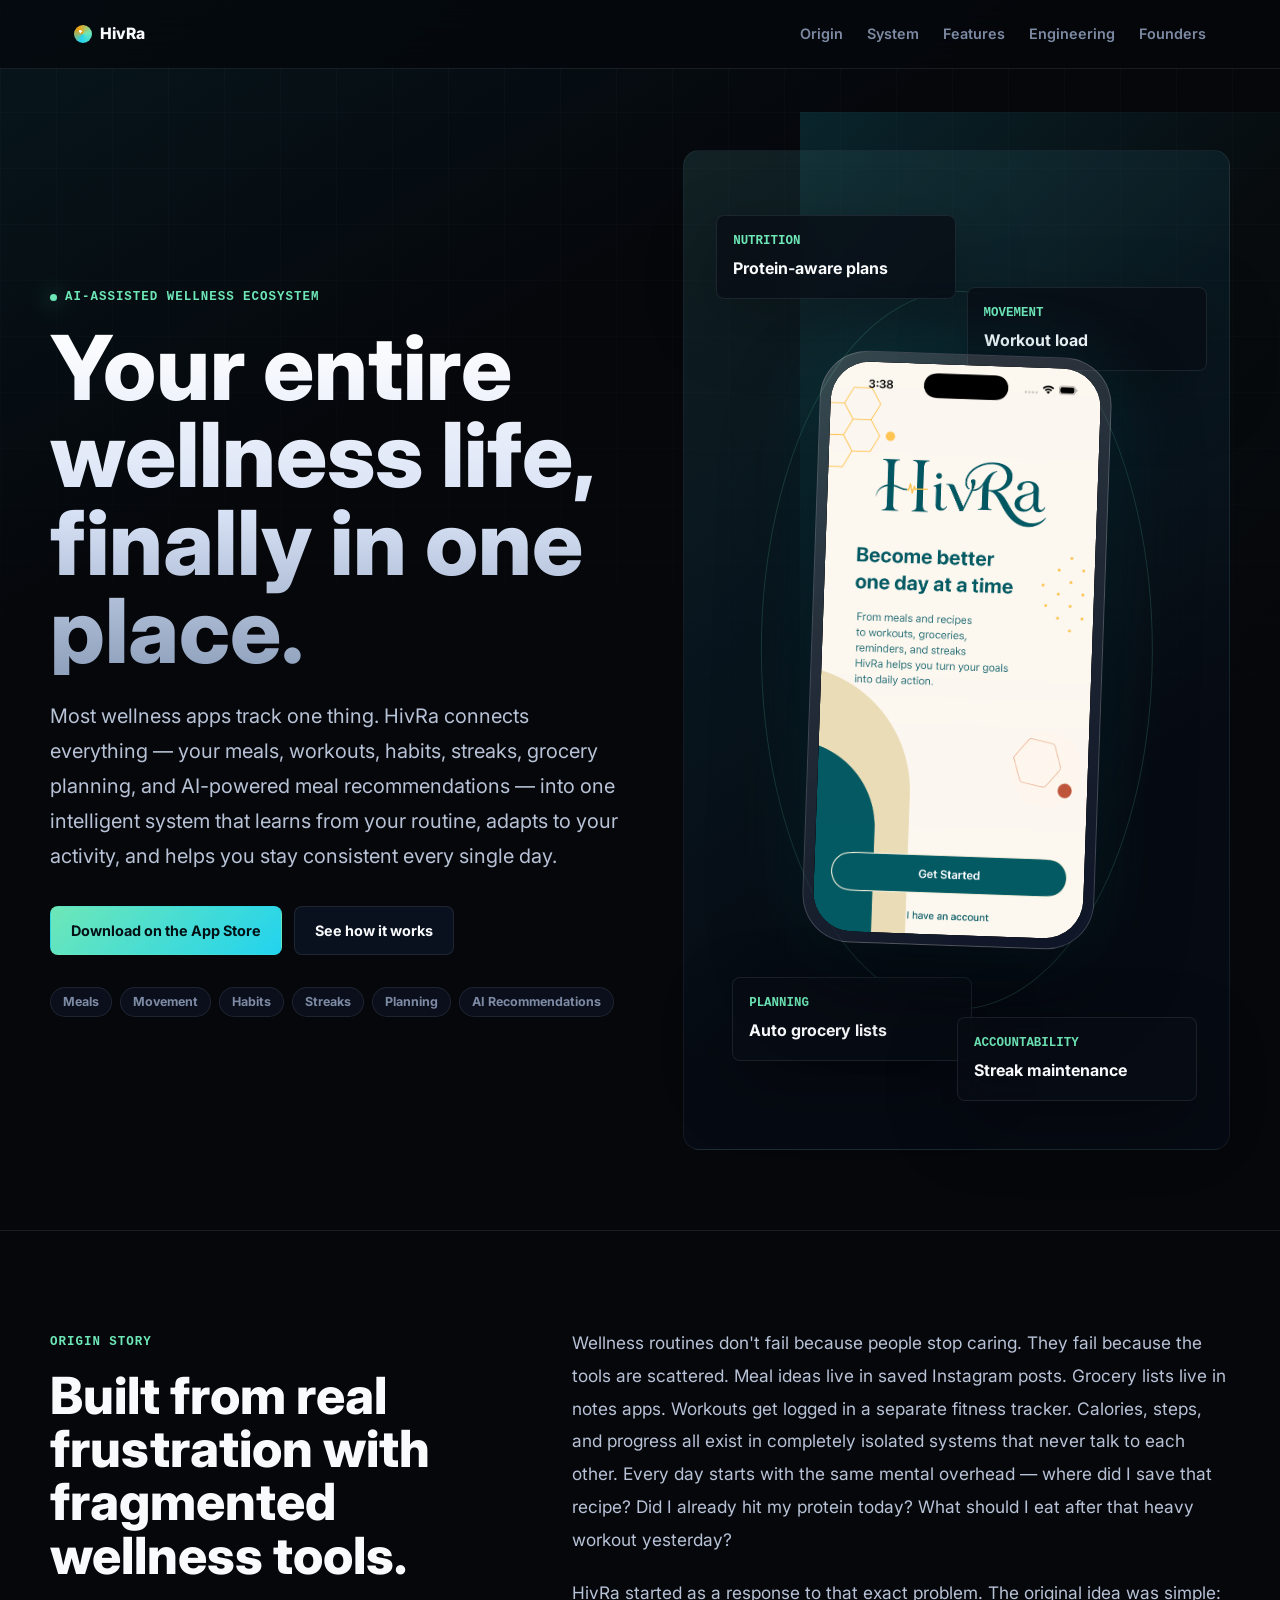
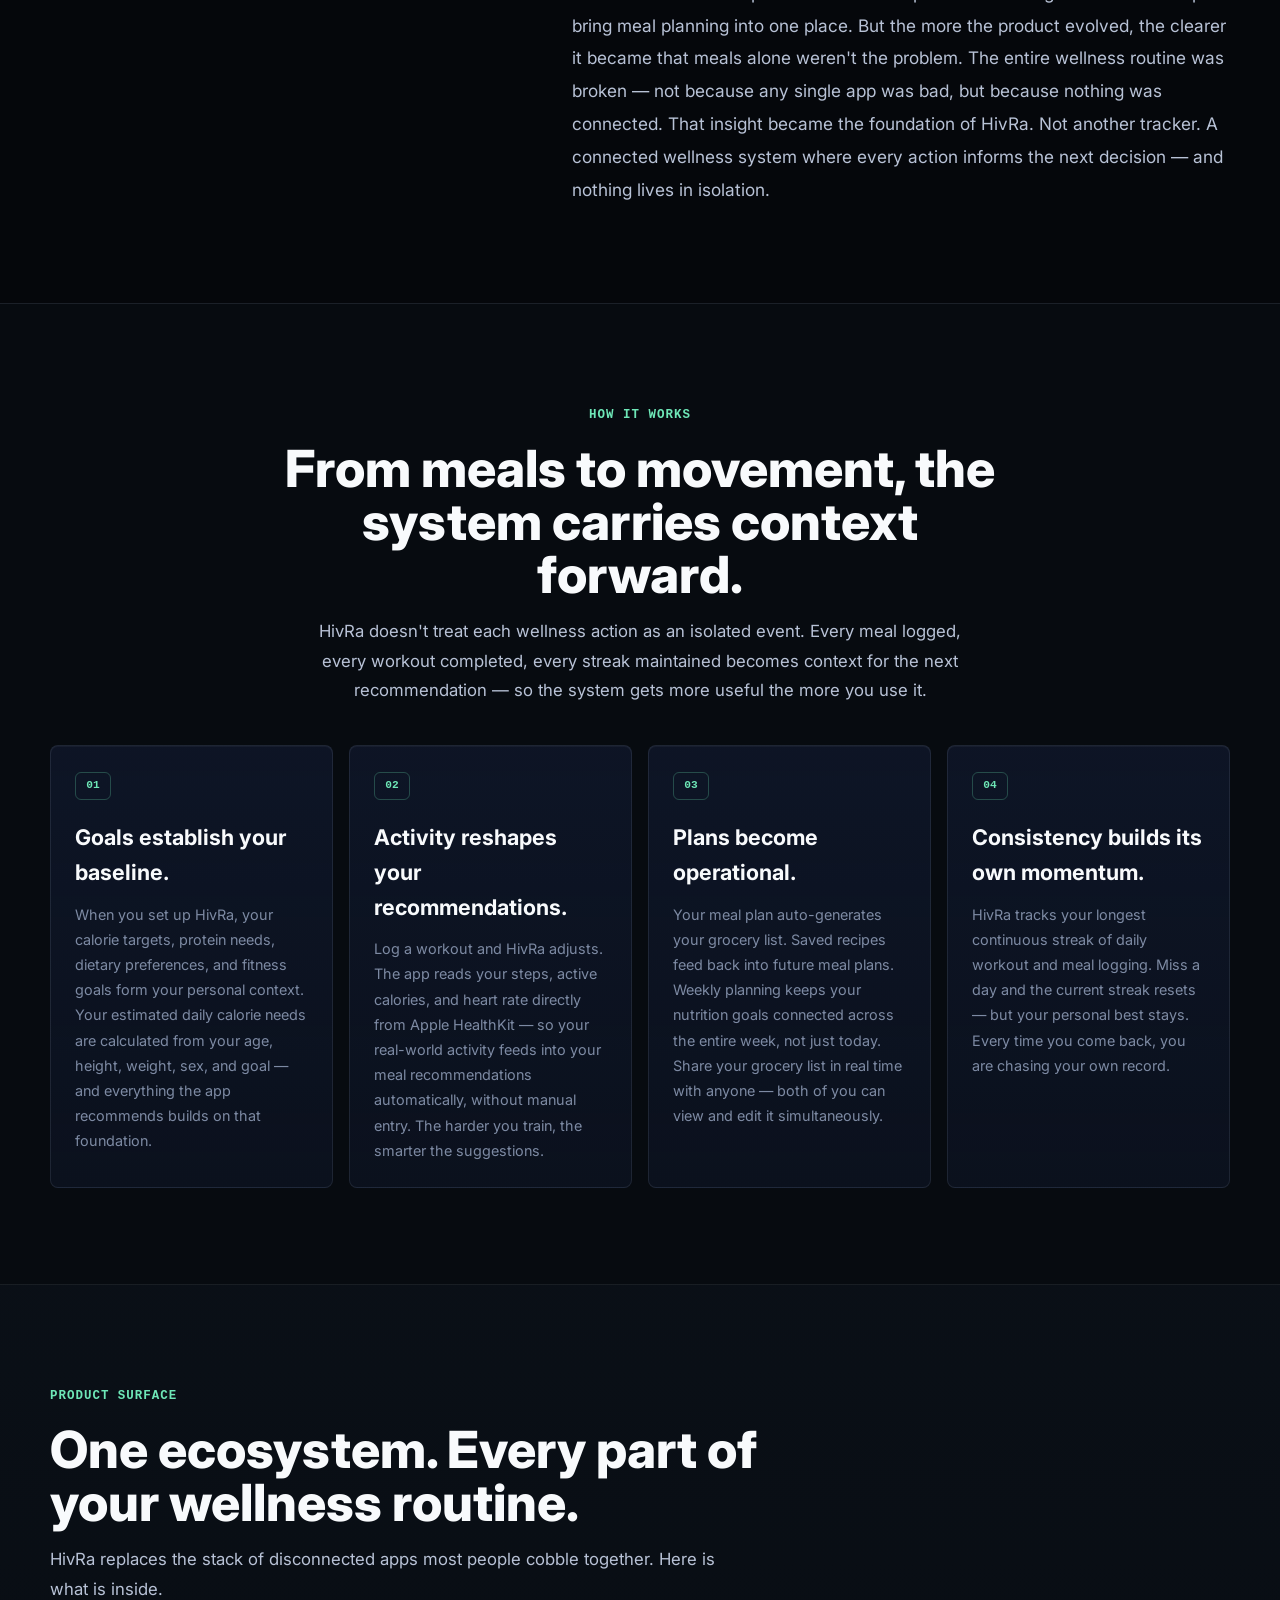
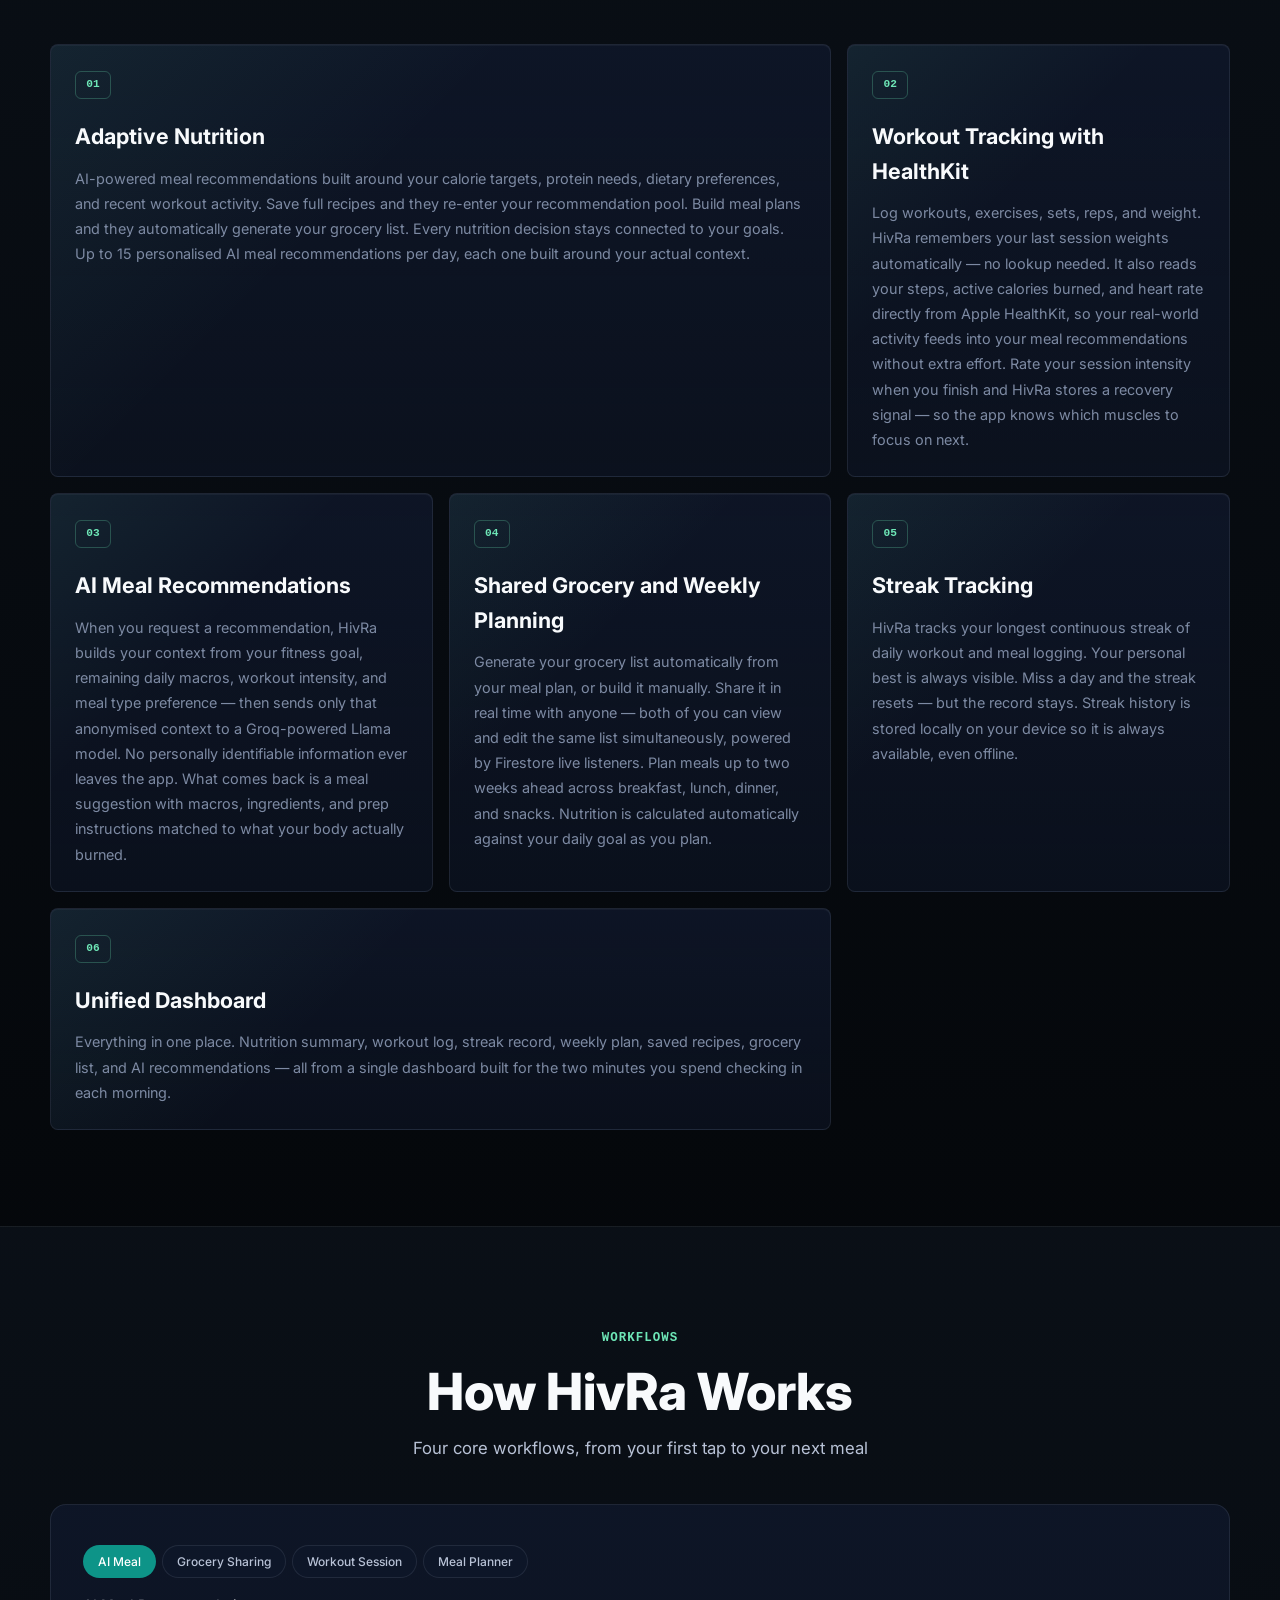
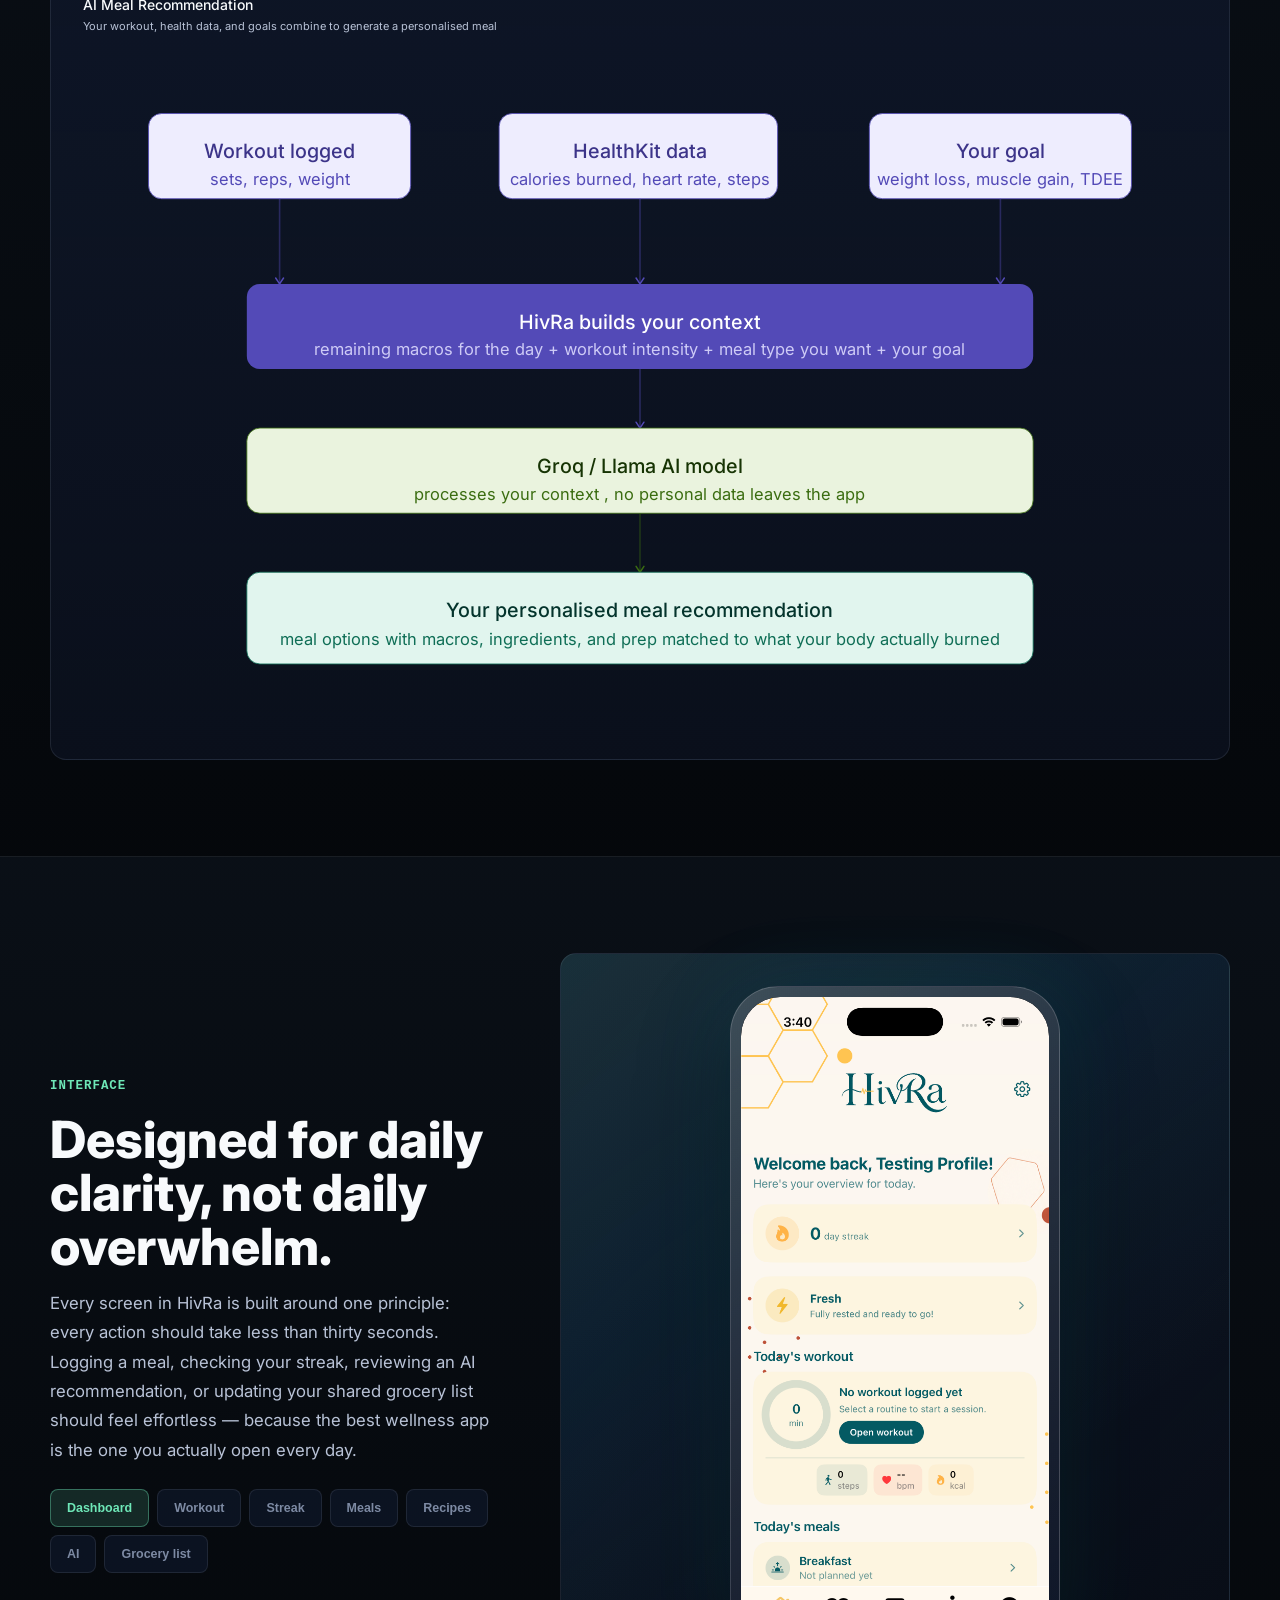
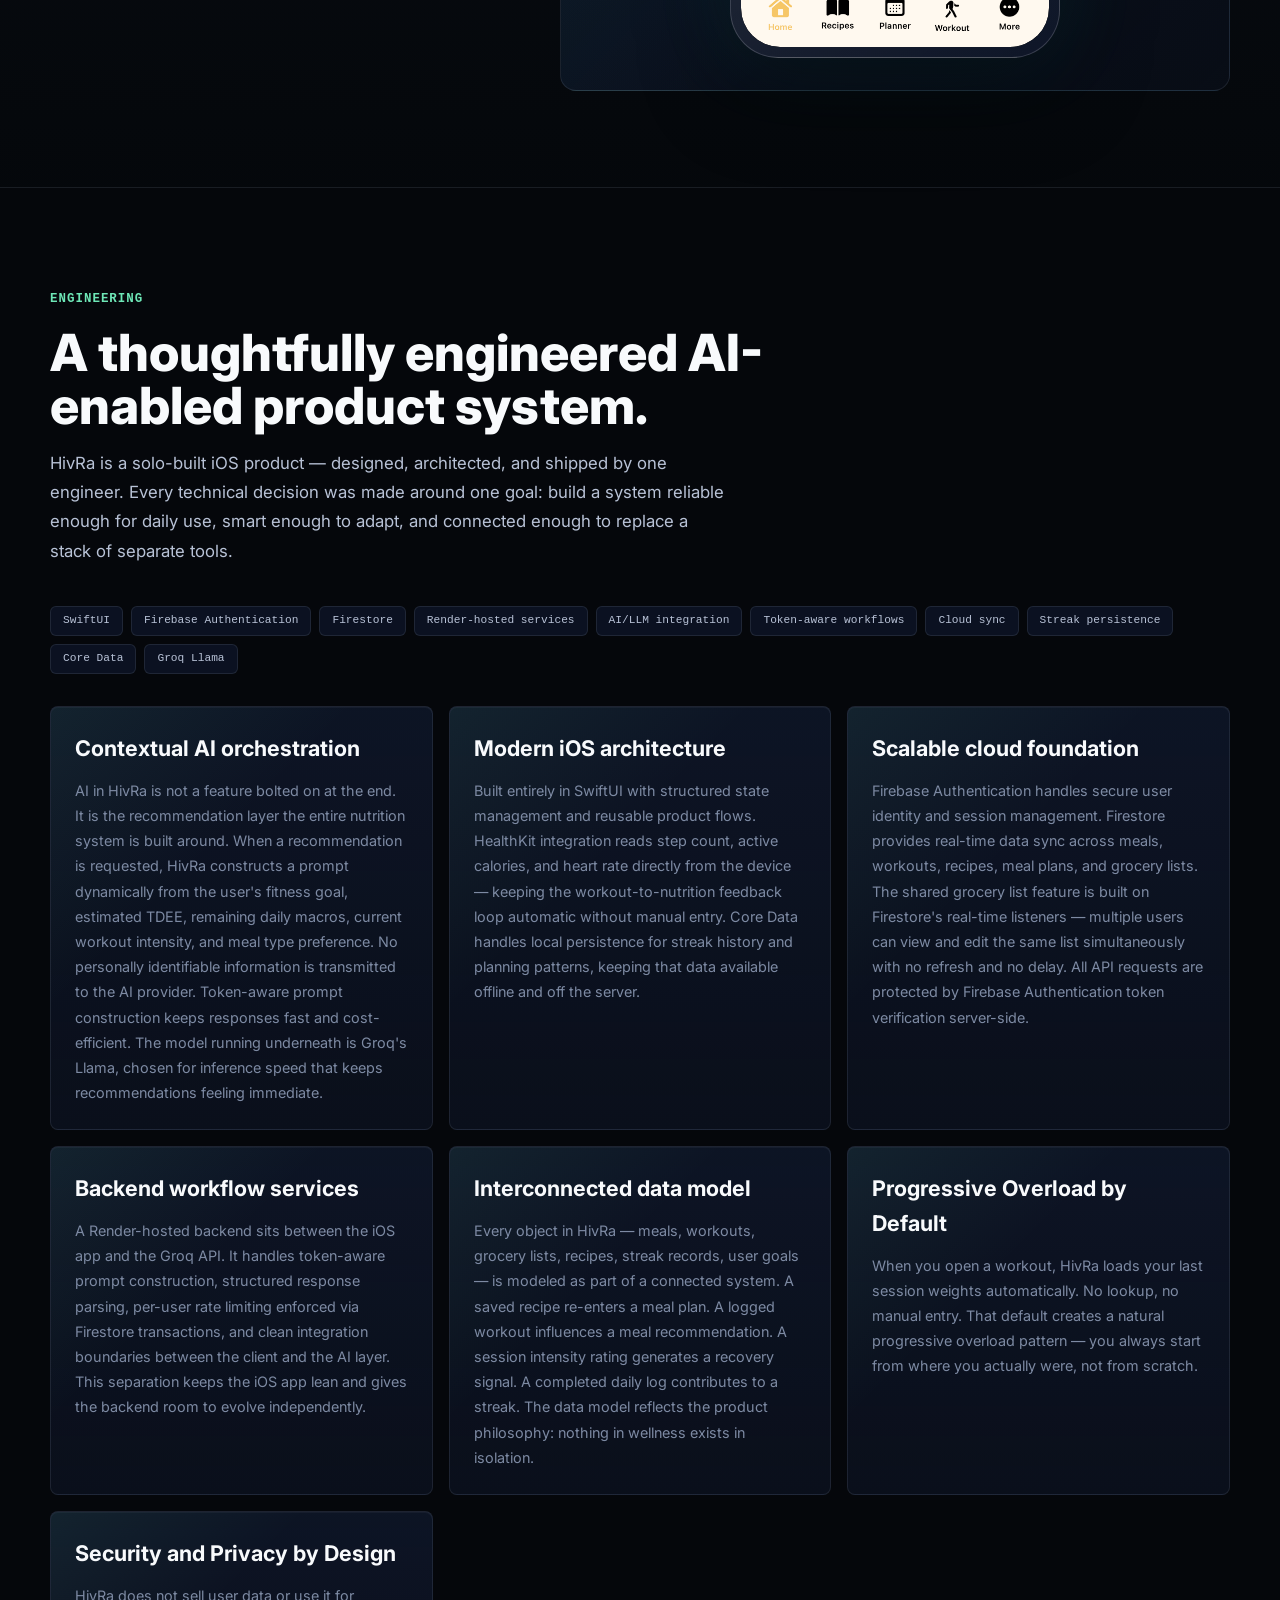
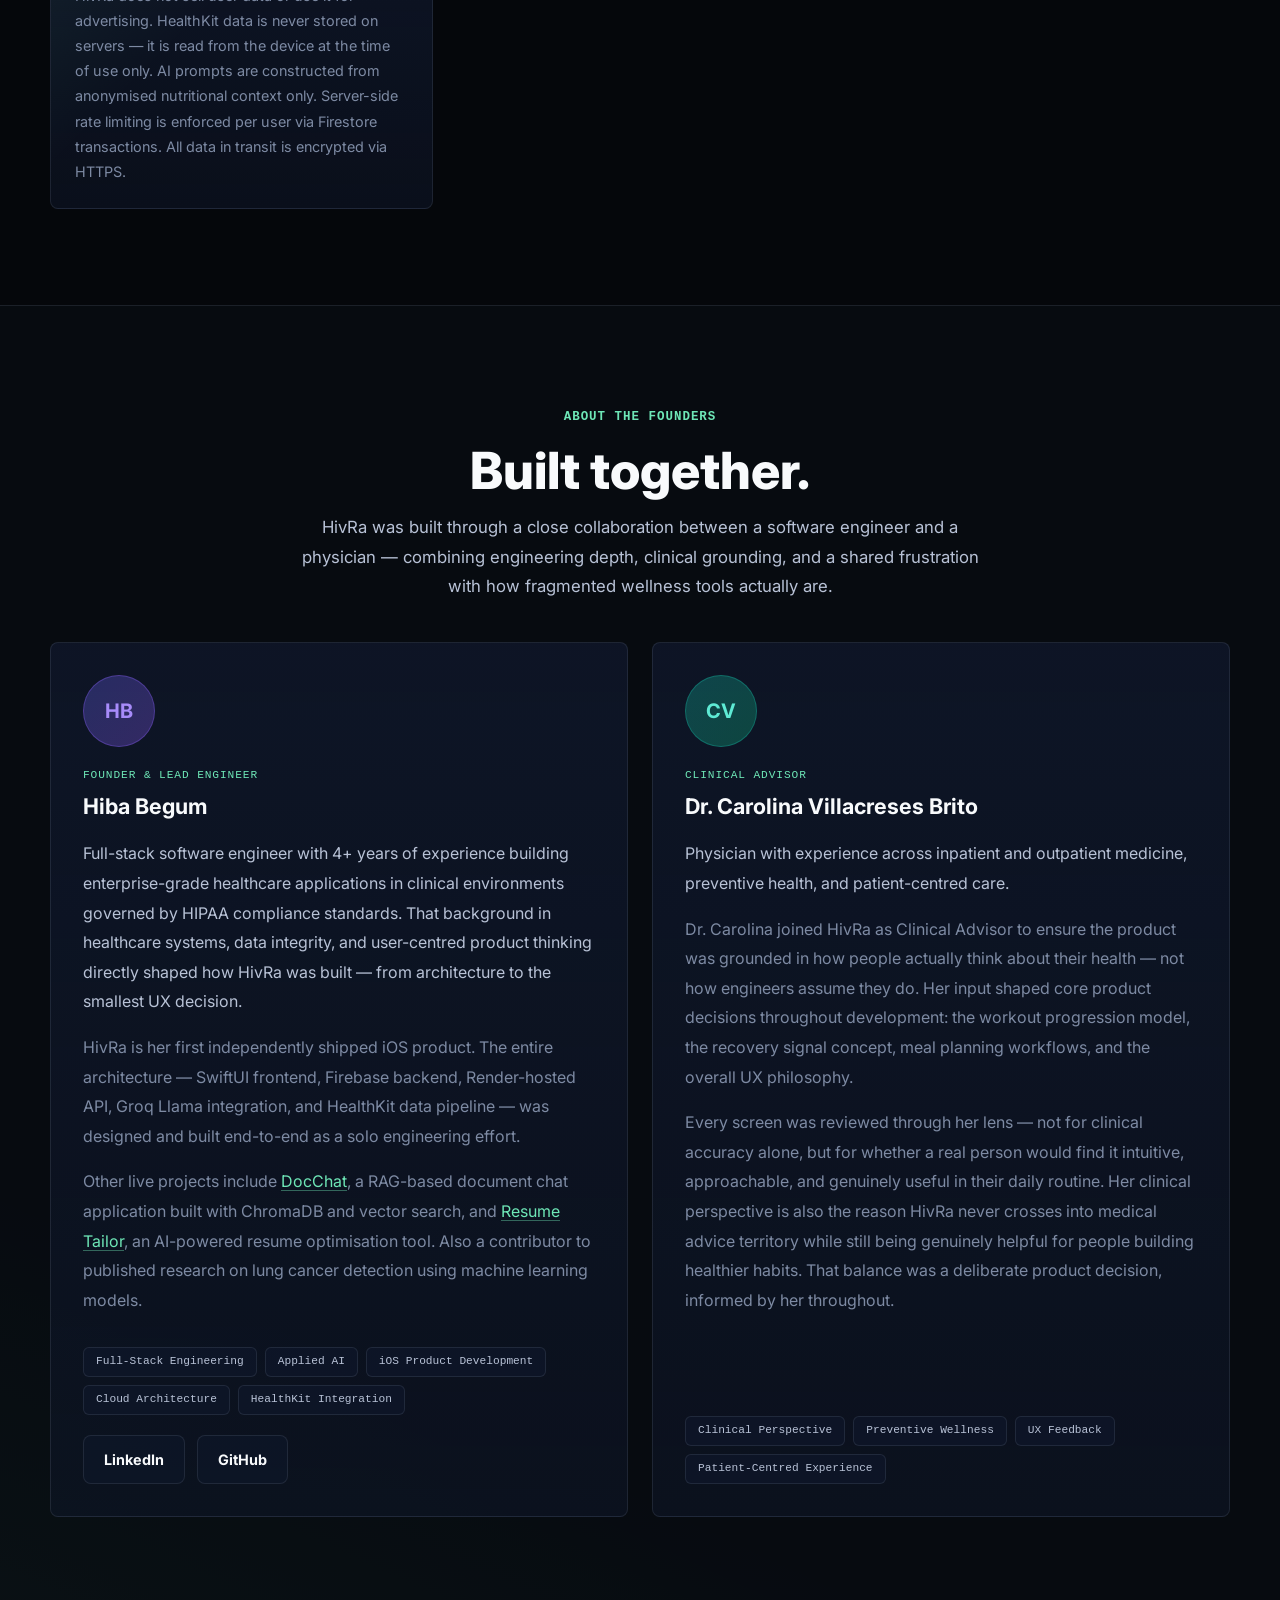
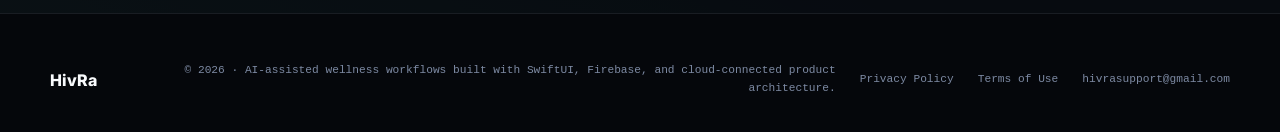
==== commit e437a5e8: "Update landing page copy across all sections Rewrites hero, origin, how it works, features, interfac" ====
--- a/index.html
+++ b/index.html
@@ -52,13 +52,13 @@
                     <span class="eyebrow__dot"></span>
                     AI-assisted wellness ecosystem
                 </div>
-                <h1 class="hero__title">Your entire wellness workflow, intelligently connected.</h1>
+                <h1 class="hero__title">Your entire wellness life, finally in one place.</h1>
                 <p class="hero__description">
-                    HivRa connects nutrition, workouts, habits, streak maintenance, accountability, planning, and AI-assisted recommendations into one adaptive wellness operating system.
+                    Most wellness apps track one thing. HivRa connects everything — your meals, workouts, habits, streaks, grocery planning, and AI-powered meal recommendations — into one intelligent system that learns from your routine, adapts to your activity, and helps you stay consistent every single day.
                 </p>
                 <div class="hero__actions">
-                    <a href="#engineering" class="btn btn--primary">Explore the architecture</a>
-                    <a href="#how-it-works" class="btn btn--secondary">See the workflow</a>
+                    <a href="#engineering" class="btn btn--primary">Download on the App Store</a>
+                    <a href="#how-it-works" class="btn btn--secondary">See how it works</a>
                 </div>
                 <div class="hero__signals" aria-label="Product capabilities">
                     <span>Meals</span>
@@ -66,7 +66,7 @@
                     <span>Habits</span>
                     <span>Streaks</span>
                     <span>Planning</span>
-                    <span>AI context</span>
+                    <span>AI Recommendations</span>
                 </div>
             </div>
 
@@ -111,14 +111,14 @@
             <div class="section__container split">
                 <div>
                     <div class="eyebrow">Origin story</div>
-                    <h2 class="section__title">Built around the reality of fragmented wellness workflows.</h2>
+                    <h2 class="section__title">Built from real frustration with fragmented wellness tools.</h2>
                 </div>
                 <div class="origin__story">
                     <p>
-                        HivRa started from a simple frustration: wellness routines were spread across too many disconnected tools. Meal planning lived in saved recipes and social media bookmarks. Grocery lists lived in notes apps. Workout tracking relied on spreadsheets or separate fitness platforms. Calories, steps, accountability, and progress tracking each existed in their own isolated systems.
+                        Wellness routines don't fail because people stop caring. They fail because the tools are scattered. Meal ideas live in saved Instagram posts. Grocery lists live in notes apps. Workouts get logged in a separate fitness tracker. Calories, steps, and progress all exist in completely isolated systems that never talk to each other. Every day starts with the same mental overhead — where did I save that recipe? Did I already hit my protein today? What should I eat after that heavy workout yesterday?
                     </p>
                     <p>
-                        The product idea was to bring those fragmented workflows into one intelligent wellness ecosystem. Over time, HivRa evolved from a meal-planning concept into a broader exploration of AI-assisted workflows, adaptive recommendations, accountability systems, and interconnected product experiences.
+                        HivRa started as a response to that exact problem. The original idea was simple: bring meal planning into one place. But the more the product evolved, the clearer it became that meals alone weren't the problem. The entire wellness routine was broken — not because any single app was bad, but because nothing was connected. That insight became the foundation of HivRa. Not another tracker. A connected wellness system where every action informs the next decision — and nothing lives in isolation.
                     </p>
                 </div>
             </div>
@@ -130,30 +130,30 @@
                     <div class="eyebrow">How it works</div>
                     <h2 class="section__title">From meals to movement, the system carries context forward.</h2>
                     <p class="section__lead">
-                        Instead of isolated trackers, HivRa treats each wellness action as context for the next decision, allowing meals, movement, habits, streaks, and planning to work together.
+                        HivRa doesn't treat each wellness action as an isolated event. Every meal logged, every workout completed, every streak maintained becomes context for the next recommendation — so the system gets more useful the more you use it.
                     </p>
                 </header>
 
                 <div class="workflow">
                     <article class="workflow-card">
                         <span class="workflow-card__number">01</span>
-                        <h3>Goals establish the baseline.</h3>
-                        <p>Calorie targets, protein needs, schedule, preferences, and habits form the user context that guides the experience.</p>
+                        <h3>Goals establish your baseline.</h3>
+                        <p>When you set up HivRa, your calorie targets, protein needs, dietary preferences, and fitness goals form your personal context. Your estimated daily calorie needs are calculated from your age, height, weight, sex, and goal — and everything the app recommends builds on that foundation.</p>
                     </article>
                     <article class="workflow-card">
                         <span class="workflow-card__number">02</span>
-                        <h3>Activity changes the recommendation layer.</h3>
-                        <p>Heavy workouts, daily movement, progress, and consistency can influence nutrition guidance, protein-aware suggestions, and planning recommendations.</p>
+                        <h3>Activity reshapes your recommendations.</h3>
+                        <p>Log a workout and HivRa adjusts. The app reads your steps, active calories, and heart rate directly from Apple HealthKit — so your real-world activity feeds into your meal recommendations automatically, without manual entry. The harder you train, the smarter the suggestions.</p>
                     </article>
                     <article class="workflow-card">
                         <span class="workflow-card__number">03</span>
-                        <h3>Plans become operational workflows.</h3>
-                        <p>Meal plans can generate grocery workflows, saved recipes can re-enter recommendations, and weekly planning stays connected to goals.</p>
+                        <h3>Plans become operational.</h3>
+                        <p>Your meal plan auto-generates your grocery list. Saved recipes feed back into future meal plans. Weekly planning keeps your nutrition goals connected across the entire week, not just today. Share your grocery list in real time with anyone — both of you can view and edit it simultaneously.</p>
                     </article>
                     <article class="workflow-card">
                         <span class="workflow-card__number">04</span>
-                        <h3>Feedback reinforces consistency.</h3>
-                        <p>Daily streaks, habit completion, and progress loops create accountability while keeping wellness centered in one connected product experience.</p>
+                        <h3>Consistency builds its own momentum.</h3>
+                        <p>HivRa tracks your longest continuous streak of daily workout and meal logging. Miss a day and the current streak resets — but your personal best stays. Every time you come back, you are chasing your own record.</p>
                     </article>
                 </div>
             </div>
@@ -163,42 +163,42 @@
             <div class="section__container">
                 <header class="section__header">
                     <div class="eyebrow">Product surface</div>
-                    <h2 class="section__title">One ecosystem for your wellness journey.</h2>
+                    <h2 class="section__title">One ecosystem. Every part of your wellness routine.</h2>
                     <p class="section__lead">
-                        Adaptive nutrition, training context, grocery planning, streak maintenance, habits, and intelligent recommendations designed to work as one system.
+                        HivRa replaces the stack of disconnected apps most people cobble together. Here is what is inside.
                     </p>
                 </header>
 
                 <div class="features__grid">
                     <article class="feature-card feature-card--wide">
                         <div class="feature-card__icon">01</div>
-                        <h3 class="feature-card__title">Adaptive nutrition workflows</h3>
-                        <p class="feature-card__desc">AI-powered meal recommendations, personalized calorie guidance, protein-aware suggestions, intelligent meal planning, and recipe saving that feeds back into future decisions.</p>
+                        <h3 class="feature-card__title">Adaptive Nutrition</h3>
+                        <p class="feature-card__desc">AI-powered meal recommendations built around your calorie targets, protein needs, dietary preferences, and recent workout activity. Save full recipes and they re-enter your recommendation pool. Build meal plans and they automatically generate your grocery list. Every nutrition decision stays connected to your goals. Up to 15 personalised AI meal recommendations per day, each one built around your actual context.</p>
                     </article>
                     <article class="feature-card">
                         <div class="feature-card__icon">02</div>
-                        <h3 class="feature-card__title">Workout and progress tracking</h3>
-                        <p class="feature-card__desc">Track workouts, reps, sets, movement, steps, and progress signals that can influence nutrition and recovery recommendations.</p>
+                        <h3 class="feature-card__title">Workout Tracking with HealthKit</h3>
+                        <p class="feature-card__desc">Log workouts, exercises, sets, reps, and weight. HivRa remembers your last session weights automatically — no lookup needed. It also reads your steps, active calories burned, and heart rate directly from Apple HealthKit, so your real-world activity feeds into your meal recommendations without extra effort. Rate your session intensity when you finish and HivRa stores a recovery signal — so the app knows which muscles to focus on next.</p>
                     </article>
                     <article class="feature-card">
                         <div class="feature-card__icon">03</div>
-                        <h3 class="feature-card__title">AI-assisted recommendations</h3>
-                        <p class="feature-card__desc">A contextual recommendation engine that adapts around workout intensity, calorie goals, protein intake, meal plans, consistency, and user behavior.</p>
+                        <h3 class="feature-card__title">AI Meal Recommendations</h3>
+                        <p class="feature-card__desc">When you request a recommendation, HivRa builds your context from your fitness goal, remaining daily macros, workout intensity, and meal type preference — then sends only that anonymised context to a Groq-powered Llama model. No personally identifiable information ever leaves the app. What comes back is a meal suggestion with macros, ingredients, and prep instructions matched to what your body actually burned.</p>
                     </article>
                     <article class="feature-card">
                         <div class="feature-card__icon">04</div>
-                        <h3 class="feature-card__title">Grocery and planning ecosystem</h3>
-                        <p class="feature-card__desc">Generate grocery lists from meal plans, organize weekly workflows, and connect planning decisions back to nutrition goals.</p>
+                        <h3 class="feature-card__title">Shared Grocery and Weekly Planning</h3>
+                        <p class="feature-card__desc">Generate your grocery list automatically from your meal plan, or build it manually. Share it in real time with anyone — both of you can view and edit the same list simultaneously, powered by Firestore live listeners. Plan meals up to two weeks ahead across breakfast, lunch, dinner, and snacks. Nutrition is calculated automatically against your daily goal as you plan.</p>
                     </article>
                     <article class="feature-card">
                         <div class="feature-card__icon">05</div>
-                        <h3 class="feature-card__title">Streak maintenance</h3>
-                        <p class="feature-card__desc">Maintain daily wellness streaks across meals, workouts, hydration, and habits with clear consistency signals that encourage users to return without adding friction.</p>
+                        <h3 class="feature-card__title">Streak Tracking</h3>
+                        <p class="feature-card__desc">HivRa tracks your longest continuous streak of daily workout and meal logging. Your personal best is always visible. Miss a day and the streak resets — but the record stays. Streak history is stored locally on your device so it is always available, even offline.</p>
                     </article>
                     <article class="feature-card feature-card--wide">
                         <div class="feature-card__icon">06</div>
-                        <h3 class="feature-card__title">Unified wellness experience</h3>
-                        <p class="feature-card__desc">A centralized system for meals, workouts, habits, accountability, planning, and intelligent recommendations, replacing fragmented tools with one connected platform.</p>
+                        <h3 class="feature-card__title">Unified Dashboard</h3>
+                        <p class="feature-card__desc">Everything in one place. Nutrition summary, workout log, streak record, weekly plan, saved recipes, grocery list, and AI recommendations — all from a single dashboard built for the two minutes you spend checking in each morning.</p>
                     </article>
                 </div>
             </div>
@@ -289,9 +289,9 @@
             <div class="section__container screenshots">
                 <div class="screenshots__copy">
                     <div class="eyebrow">Interface</div>
-                    <h2 class="section__title" id="screenshots-title">Designed for daily clarity.</h2>
+                    <h2 class="section__title" id="screenshots-title">Designed for daily clarity, not daily overwhelm.</h2>
                     <p class="section__lead">
-                        The interface prioritizes focused logging, readable streaks, and quick transitions between nutrition, workouts, recipes, and recommendations.
+                        Every screen in HivRa is built around one principle: every action should take less than thirty seconds. Logging a meal, checking your streak, reviewing an AI recommendation, or updating your shared grocery list should feel effortless — because the best wellness app is the one you actually open every day.
                     </p>
                     <div class="screenshots__tabs" id="screenshotTabs">
                         <button class="tab tab--active" data-index="0">Dashboard</button>
@@ -322,7 +322,7 @@
                     <div class="eyebrow">Engineering</div>
                     <h2 class="section__title">A thoughtfully engineered AI-enabled product system.</h2>
                     <p class="section__lead">
-                        HivRa is built as a modern iOS product with cloud-connected workflows, LLM orchestration, structured data modeling, and product-driven iteration.
+                        HivRa is a solo-built iOS product — designed, architected, and shipped by one engineer. Every technical decision was made around one goal: build a system reliable enough for daily use, smart enough to adapt, and connected enough to replace a stack of separate tools.
                     </p>
                 </header>
 
@@ -335,33 +335,38 @@
                     <span class="tag">Token-aware workflows</span>
                     <span class="tag">Cloud sync</span>
                     <span class="tag">Streak persistence</span>
-                    <span class="tag">Product UX iteration</span>
+                    <span class="tag">Core Data</span>
+                    <span class="tag">Groq Llama</span>
                 </div>
 
                 <div class="arch__grid">
                     <article class="arch-card">
                         <h3 class="arch-card__title">Contextual AI orchestration</h3>
-                        <p class="arch-card__desc">AI is treated as a recommendation layer, not a chatbot. Prompts are designed around user goals, recent activity, nutrition state, recipe context, and planning intent.</p>
+                        <p class="arch-card__desc">AI in HivRa is not a feature bolted on at the end. It is the recommendation layer the entire nutrition system is built around. When a recommendation is requested, HivRa constructs a prompt dynamically from the user's fitness goal, estimated TDEE, remaining daily macros, current workout intensity, and meal type preference. No personally identifiable information is transmitted to the AI provider. Token-aware prompt construction keeps responses fast and cost-efficient. The model running underneath is Groq's Llama, chosen for inference speed that keeps recommendations feeling immediate.</p>
                     </article>
                     <article class="arch-card">
                         <h3 class="arch-card__title">Modern iOS architecture</h3>
-                        <p class="arch-card__desc">SwiftUI-driven screens, structured state, reusable product flows, and mobile-first UX decisions support a focused daily wellness experience.</p>
+                        <p class="arch-card__desc">Built entirely in SwiftUI with structured state management and reusable product flows. HealthKit integration reads step count, active calories, and heart rate directly from the device — keeping the workout-to-nutrition feedback loop automatic without manual entry. Core Data handles local persistence for streak history and planning patterns, keeping that data available offline and off the server.</p>
                     </article>
                     <article class="arch-card">
                         <h3 class="arch-card__title">Scalable cloud foundation</h3>
-                        <p class="arch-card__desc">Firebase Authentication and Firestore support user identity, persistent data, sync, and cloud-connected workflows across the product surface.</p>
+                        <p class="arch-card__desc">Firebase Authentication handles secure user identity and session management. Firestore provides real-time data sync across meals, workouts, recipes, meal plans, and grocery lists. The shared grocery list feature is built on Firestore's real-time listeners — multiple users can view and edit the same list simultaneously with no refresh and no delay. All API requests are protected by Firebase Authentication token verification server-side.</p>
                     </article>
                     <article class="arch-card">
                         <h3 class="arch-card__title">Backend workflow services</h3>
-                        <p class="arch-card__desc">Render-hosted backend services coordinate AI requests, token-aware prompt construction, structured responses, and integration boundaries.</p>
+                        <p class="arch-card__desc">A Render-hosted backend sits between the iOS app and the Groq API. It handles token-aware prompt construction, structured response parsing, per-user rate limiting enforced via Firestore transactions, and clean integration boundaries between the client and the AI layer. This separation keeps the iOS app lean and gives the backend room to evolve independently.</p>
                     </article>
                     <article class="arch-card">
                         <h3 class="arch-card__title">Interconnected data model</h3>
-                        <p class="arch-card__desc">Meals, workouts, grocery lists, habits, streak records, and user goals are modeled as connected product objects instead of isolated feature silos.</p>
-                    </article>
-                    <article class="arch-card">
-                        <h3 class="arch-card__title">Product-focused system design</h3>
-                        <p class="arch-card__desc">The architecture is shaped around real user workflows: reduce friction, preserve context, make recommendations explainable, and keep daily use efficient.</p>
+                        <p class="arch-card__desc">Every object in HivRa — meals, workouts, grocery lists, recipes, streak records, user goals — is modeled as part of a connected system. A saved recipe re-enters a meal plan. A logged workout influences a meal recommendation. A session intensity rating generates a recovery signal. A completed daily log contributes to a streak. The data model reflects the product philosophy: nothing in wellness exists in isolation.</p>
+                    </article>
+                    <article class="arch-card">
+                        <h3 class="arch-card__title">Progressive Overload by Default</h3>
+                        <p class="arch-card__desc">When you open a workout, HivRa loads your last session weights automatically. No lookup, no manual entry. That default creates a natural progressive overload pattern — you always start from where you actually were, not from scratch.</p>
+                    </article>
+                    <article class="arch-card">
+                        <h3 class="arch-card__title">Security and Privacy by Design</h3>
+                        <p class="arch-card__desc">HivRa does not sell user data or use it for advertising. HealthKit data is never stored on servers — it is read from the device at the time of use only. AI prompts are constructed from anonymised nutritional context only. Server-side rate limiting is enforced per user via Firestore transactions. All data in transit is encrypted via HTTPS.</p>
                     </article>
                 </div>
             </div>
@@ -371,24 +376,21 @@
             <div class="section__container">
                 <header class="section__header section__header--center">
                     <div class="eyebrow">About the Founders</div>
-                    <h2 class="section__title">Built together</h2>
+                    <h2 class="section__title">Built together.</h2>
                     <p class="section__lead">
-                        HivRa was created through a collaboration between a software engineer and a physician who share a passion for helping people build healthier habits through technology.
-                    </p>
-                    <p class="section__lead" style="margin-top: var(--space-3);">
-                        Together, we combined engineering, wellness, product design, and real-world user experience to create a platform that makes healthy living simpler, more personalized, and more sustainable.
+                        HivRa was built through a close collaboration between a software engineer and a physician — combining engineering depth, clinical grounding, and a shared frustration with how fragmented wellness tools actually are.
                     </p>
                 </header>
                 <div class="founders__grid">
                     <div class="founder-card">
                         <div class="founder-card__avatar founder-card__avatar--hiba">HB</div>
-                        <div class="founder-card__role">Co-Founder &amp; Lead Engineer</div>
+                        <div class="founder-card__role">Founder &amp; Lead Engineer</div>
                         <h3 class="founder-card__name">Hiba Begum</h3>
                         <p class="founder-card__bio">
-                            Full-stack software engineer with expertise spanning .NET enterprise development, cloud architecture, iOS product engineering, and applied AI. Passionate about building at the intersection of intelligent systems and real-world user problems.
+                            Full-stack software engineer with 4+ years of experience building enterprise-grade healthcare applications in clinical environments governed by HIPAA compliance standards. That background in healthcare systems, data integrity, and user-centred product thinking directly shaped how HivRa was built — from architecture to the smallest UX decision.
                         </p>
                         <p class="founder-card__bio founder-card__bio--secondary">
-                            HivRa is the result of a deliberate move toward AI-assisted product engineering. The entire architecture - SwiftUI frontend, Firebase backend, Render-hosted API, Groq/Llama integration, and HealthKit data pipeline - was designed and built end-to-end as a solo engineering effort.
+                            HivRa is her first independently shipped iOS product. The entire architecture — SwiftUI frontend, Firebase backend, Render-hosted API, Groq Llama integration, and HealthKit data pipeline — was designed and built end-to-end as a solo engineering effort.
                         </p>
                         <p class="founder-card__bio founder-card__bio--secondary">
                             Other live projects include <a href="https://huggingface.co/spaces/hibabegum/docchat" class="founder-card__link" target="_blank" rel="noopener noreferrer">DocChat</a>, a RAG-based document chat application built with ChromaDB and vector search, and <a href="https://ai-resume-tailor-h.streamlit.app/" class="founder-card__link" target="_blank" rel="noopener noreferrer">Resume Tailor</a>, an AI-powered resume optimisation tool. Also a contributor to published research on lung cancer detection using machine learning models.
@@ -398,7 +400,7 @@
                             <span class="tag">Applied AI</span>
                             <span class="tag">iOS Product Development</span>
                             <span class="tag">Cloud Architecture</span>
-                            <span class="tag">Workflow Design</span>
+                            <span class="tag">HealthKit Integration</span>
                         </div>
                         <div class="founder-card__contact">
                             <a href="https://www.linkedin.com/in/hibabegum/" class="btn btn--secondary" target="_blank" rel="noopener noreferrer">LinkedIn</a>
@@ -407,22 +409,21 @@
                     </div>
                     <div class="founder-card">
                         <div class="founder-card__avatar founder-card__avatar--carolina">CV</div>
-                        <div class="founder-card__role">Co-Founder &amp; Clinical Advisor</div>
+                        <div class="founder-card__role">Clinical Advisor</div>
                         <h3 class="founder-card__name">Dr. Carolina Villacreses Brito</h3>
                         <p class="founder-card__bio">
                             Physician with experience across inpatient and outpatient medicine, preventive health, and patient-centred care.
                         </p>
                         <p class="founder-card__bio founder-card__bio--secondary">
-                            Dr. Carolina joined HivRa as Clinical Co-Founder to ensure the product was grounded in how people actually think about their health - not just how engineers assume they do. Her contribution shaped the core feature set: the workout progression model, the recovery signal concept, meal planning workflows, and the overall user experience philosophy.
+                            Dr. Carolina joined HivRa as Clinical Advisor to ensure the product was grounded in how people actually think about their health — not how engineers assume they do. Her input shaped core product decisions throughout development: the workout progression model, the recovery signal concept, meal planning workflows, and the overall UX philosophy.
                         </p>
                         <p class="founder-card__bio founder-card__bio--secondary">
-                            Her clinical perspective is the reason HivRa never crosses into medical advice territory while still being genuinely useful for people building healthier habits. That balance was a deliberate product decision, informed by her throughout development.
+                            Every screen was reviewed through her lens — not for clinical accuracy alone, but for whether a real person would find it intuitive, approachable, and genuinely useful in their daily routine. Her clinical perspective is also the reason HivRa never crosses into medical advice territory while still being genuinely helpful for people building healthier habits. That balance was a deliberate product decision, informed by her throughout.
                         </p>
                         <div class="tags">
                             <span class="tag">Clinical Perspective</span>
-                            <span class="tag">Wellness Guidance</span>
-                            <span class="tag">Product Design Feedback</span>
-                            <span class="tag">User Testing</span>
+                            <span class="tag">Preventive Wellness</span>
+                            <span class="tag">UX Feedback</span>
                             <span class="tag">Patient-Centred Experience</span>
                         </div>
                     </div>
@@ -437,6 +438,7 @@
             <p class="footer__copyright">© 2026 · AI-assisted wellness workflows built with SwiftUI, Firebase, and cloud-connected product architecture.</p>
             <a href="privacy.html" class="footer__privacy">Privacy Policy</a>
             <a href="terms.html" class="footer__privacy">Terms of Use</a>
+            <a href="mailto:hivrasupport@gmail.com" class="footer__privacy">hivrasupport@gmail.com</a>
         </div>
     </footer>
 
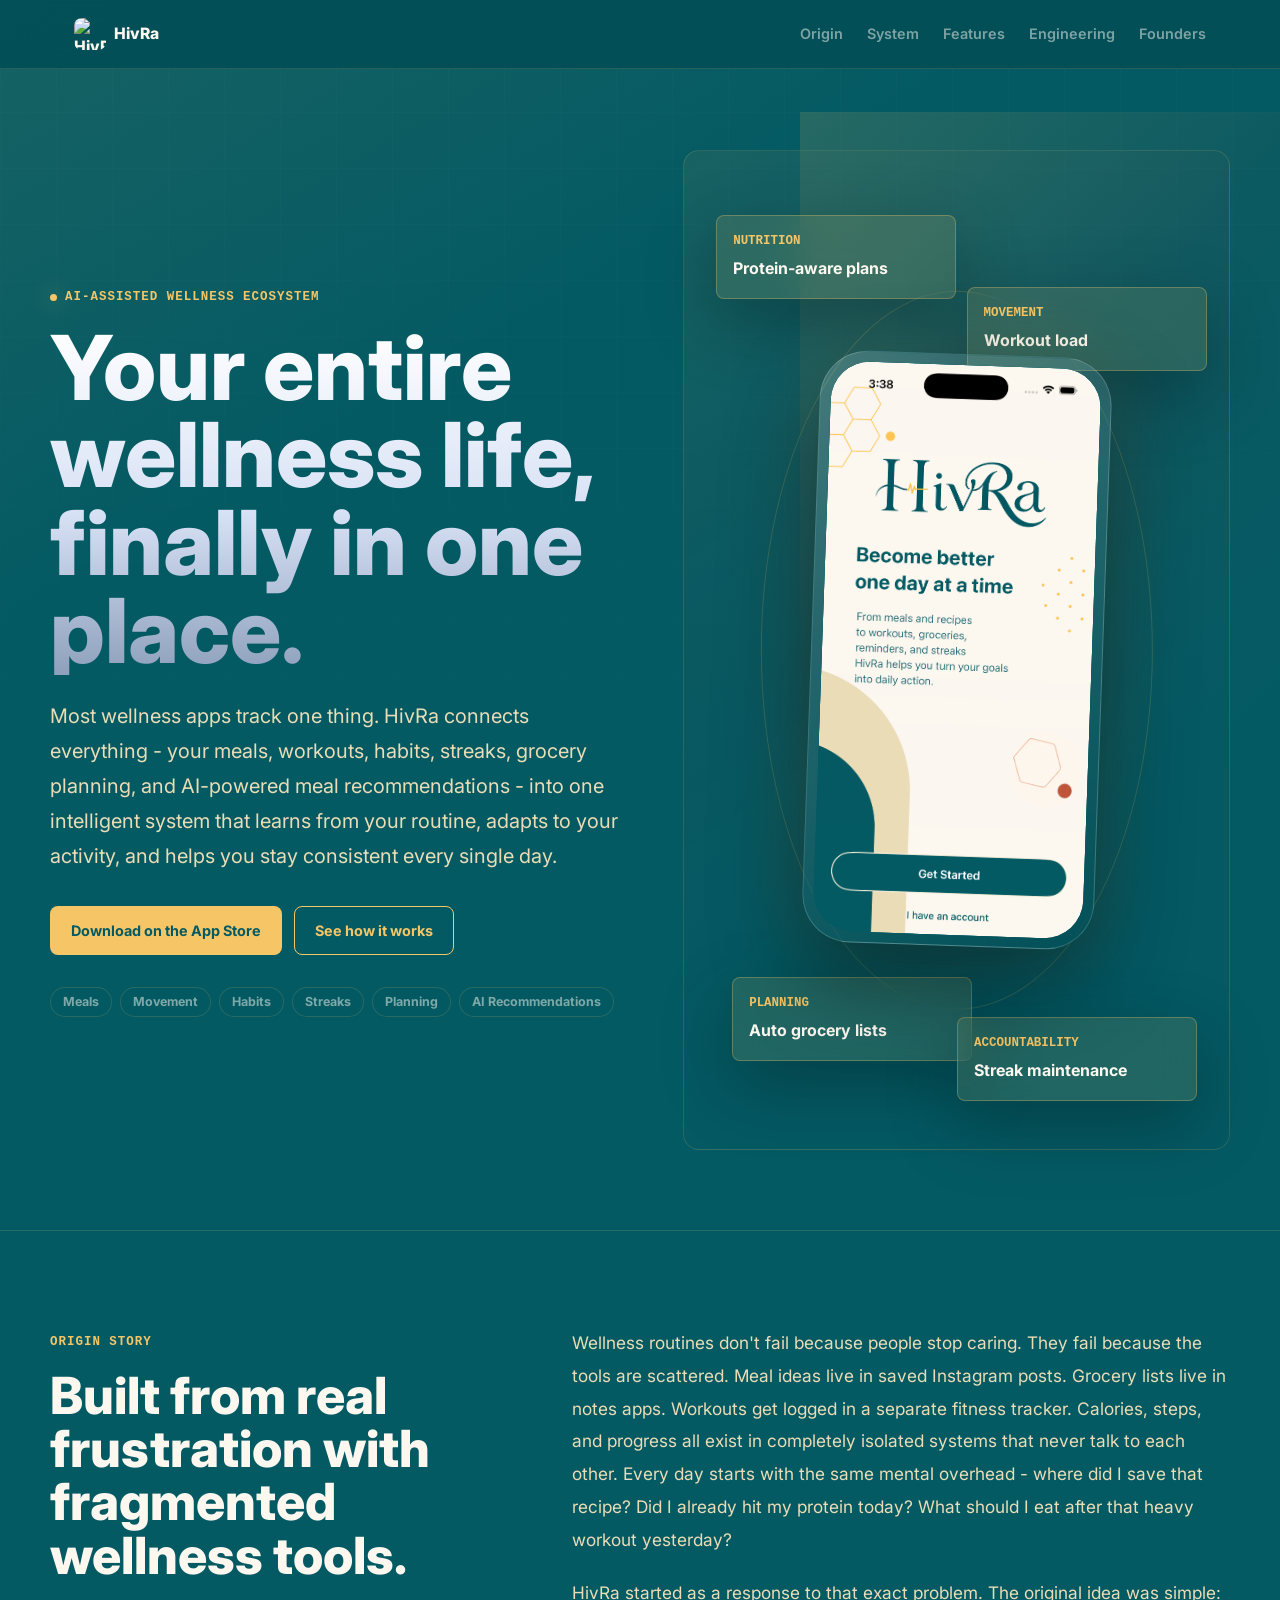
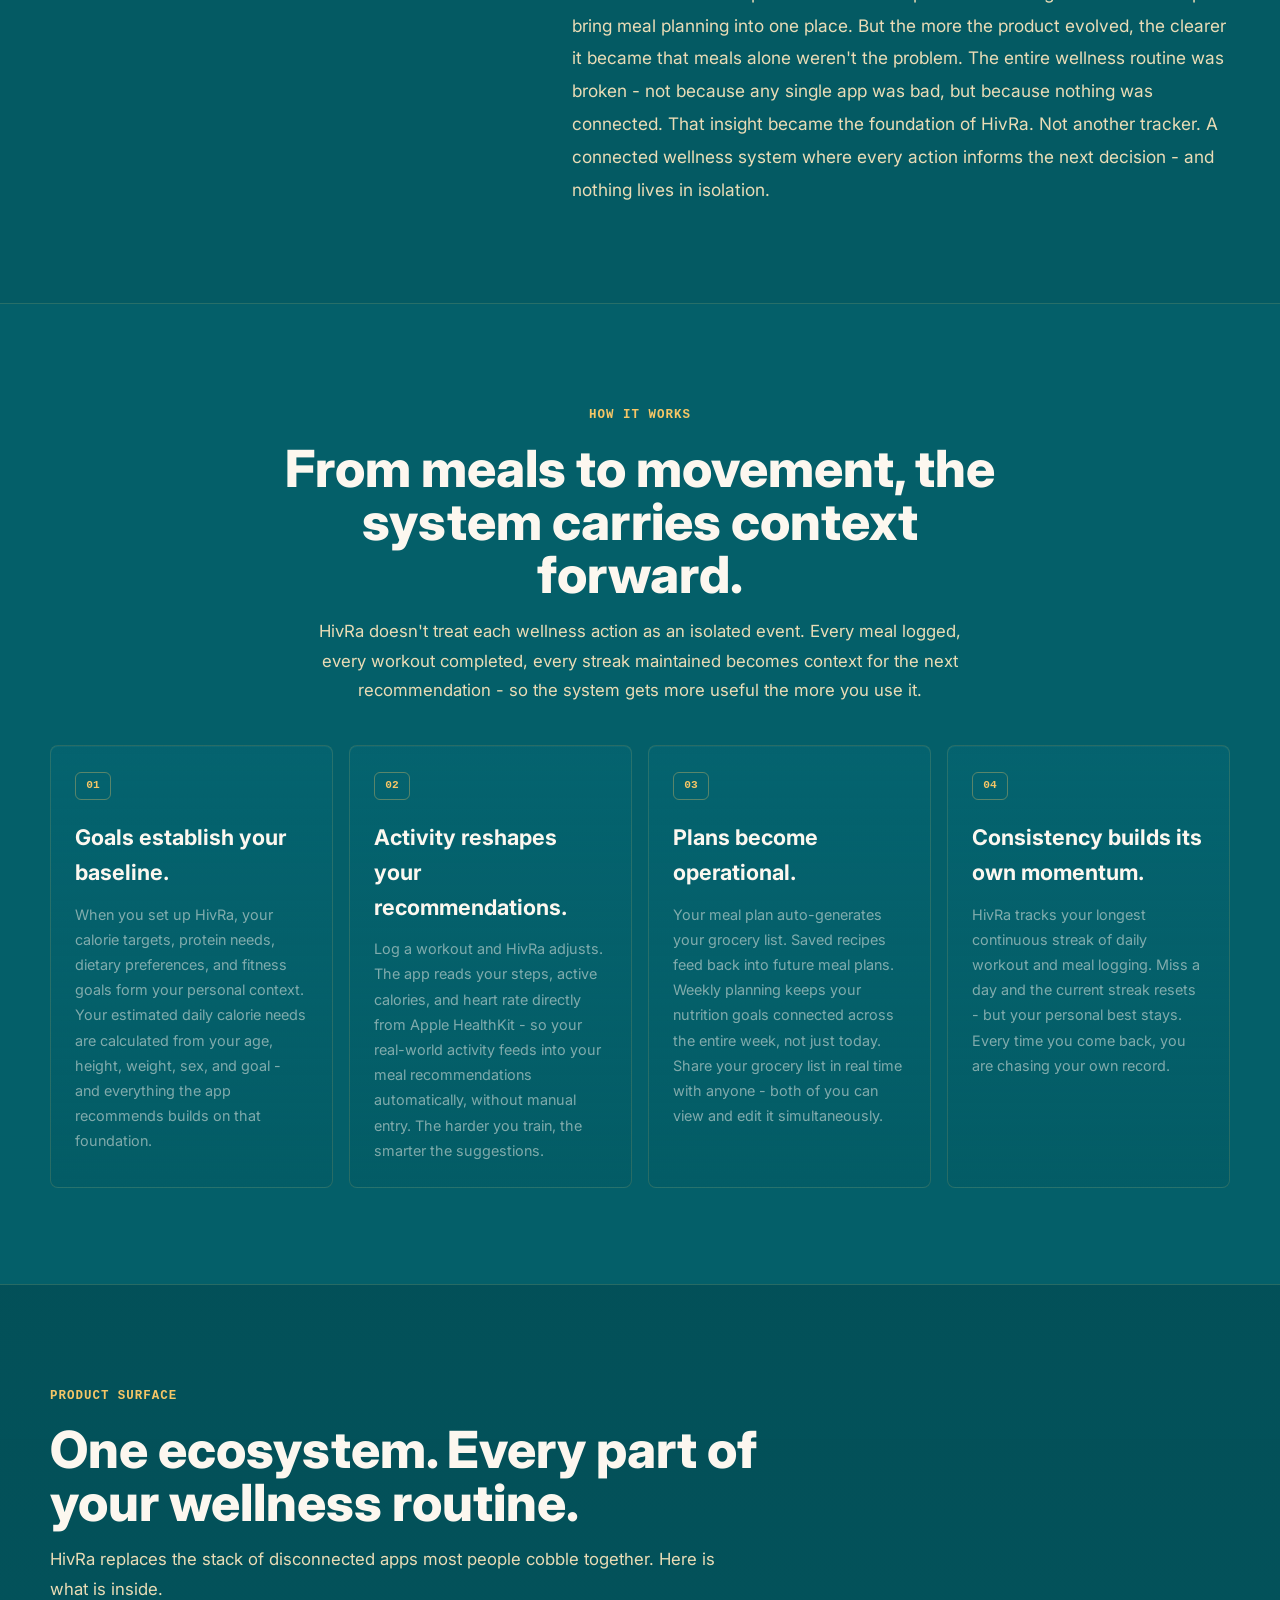
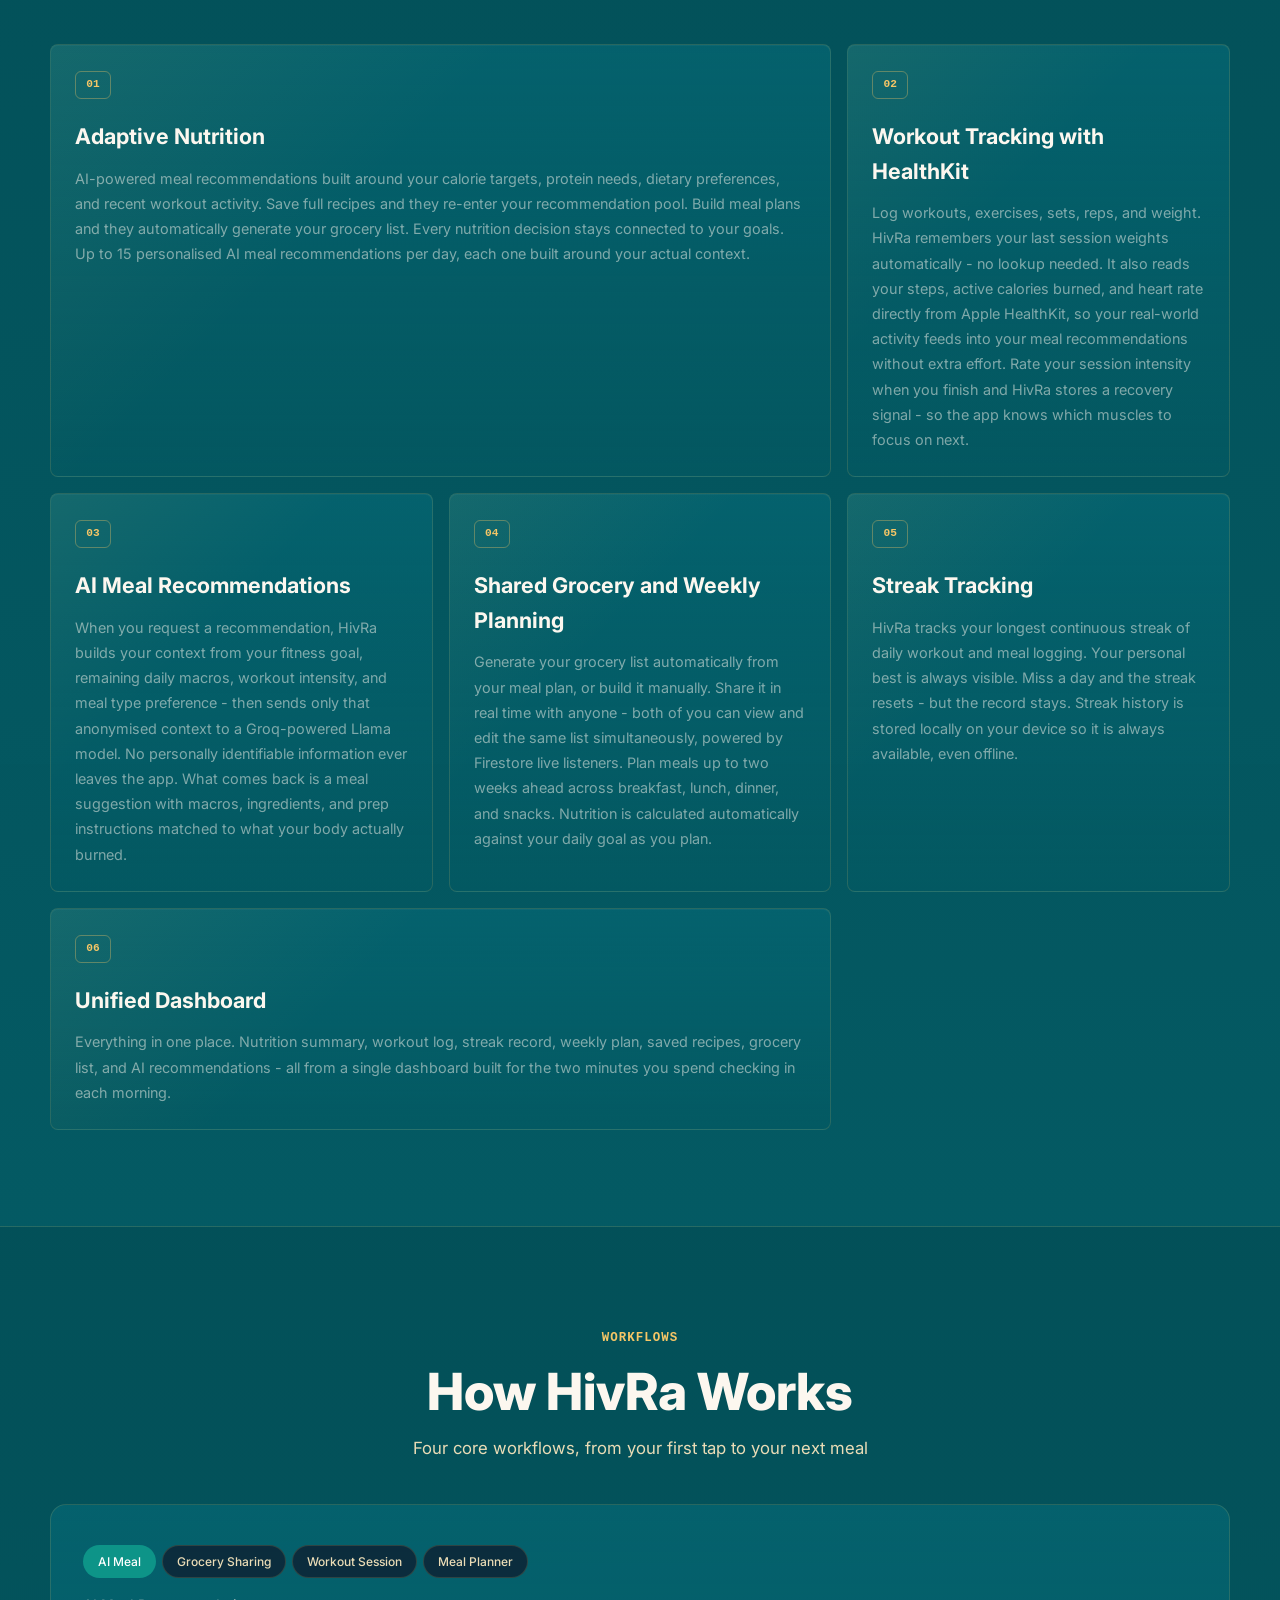
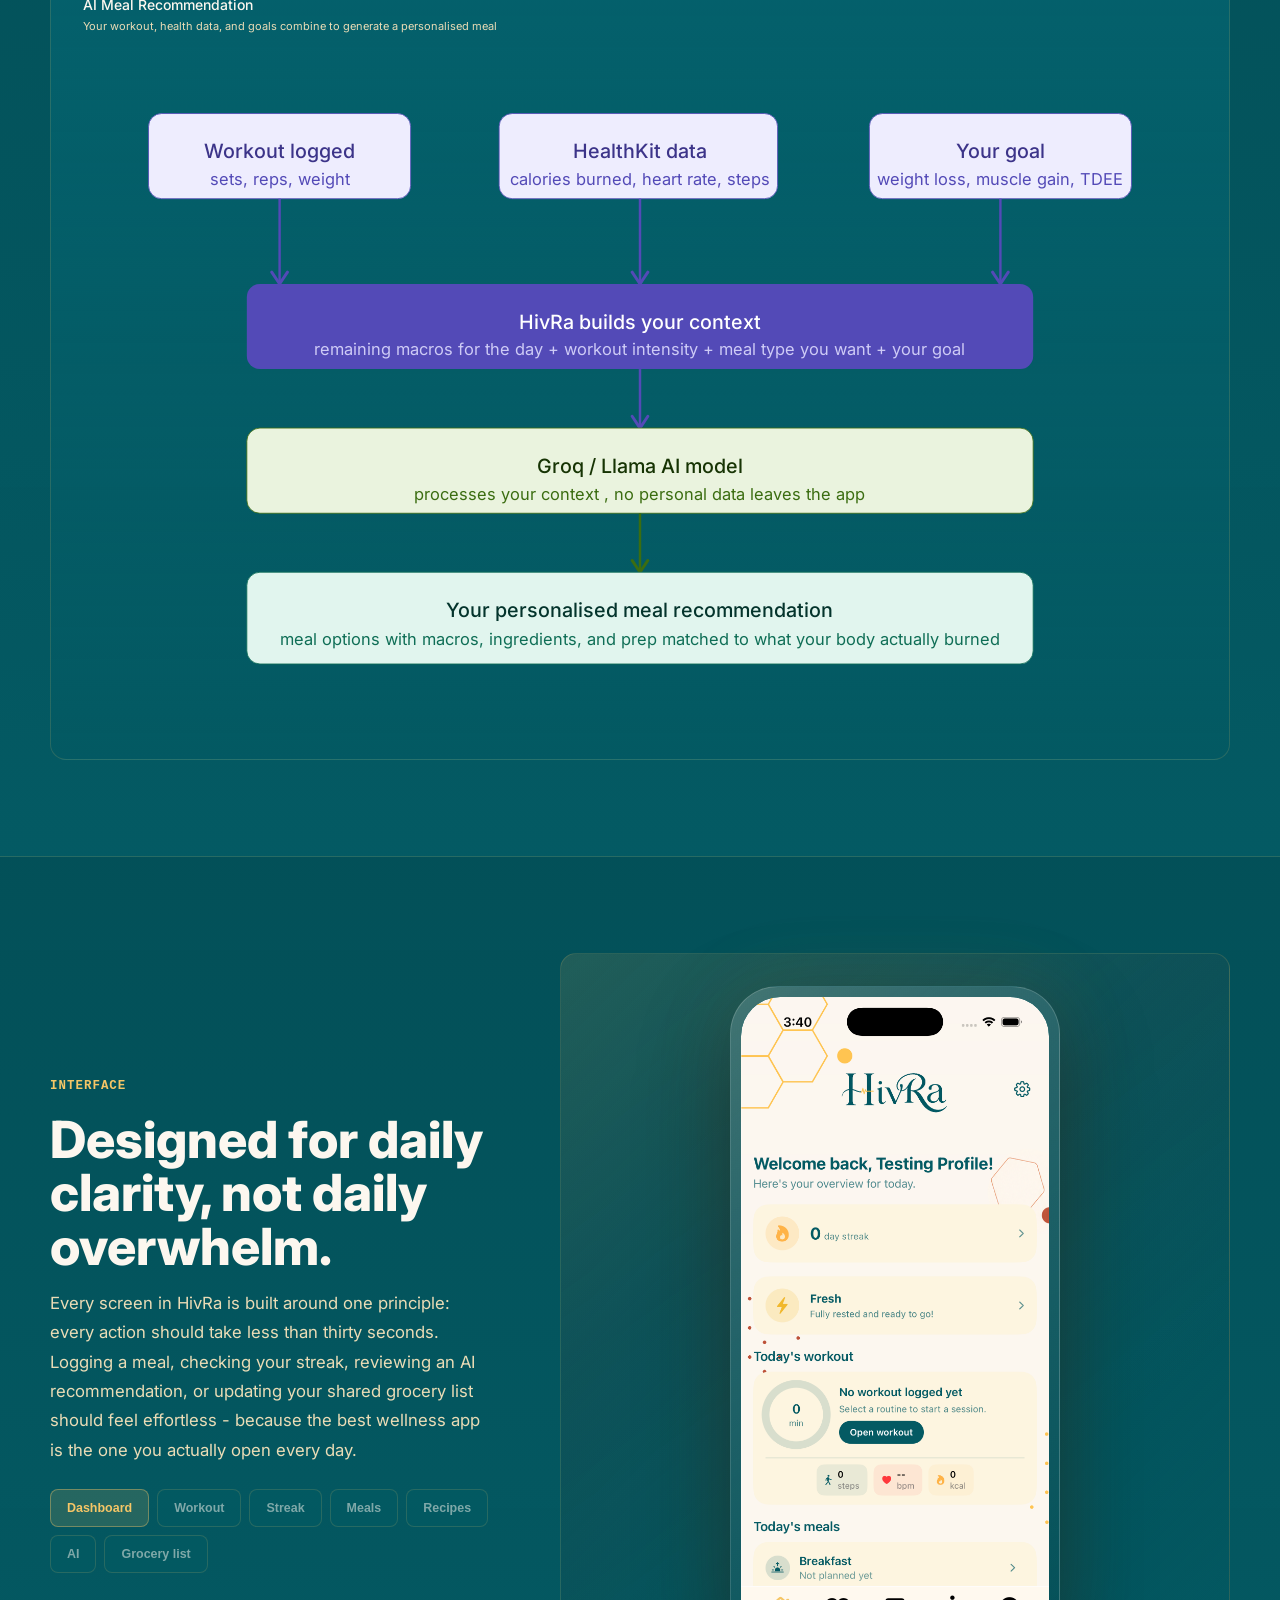
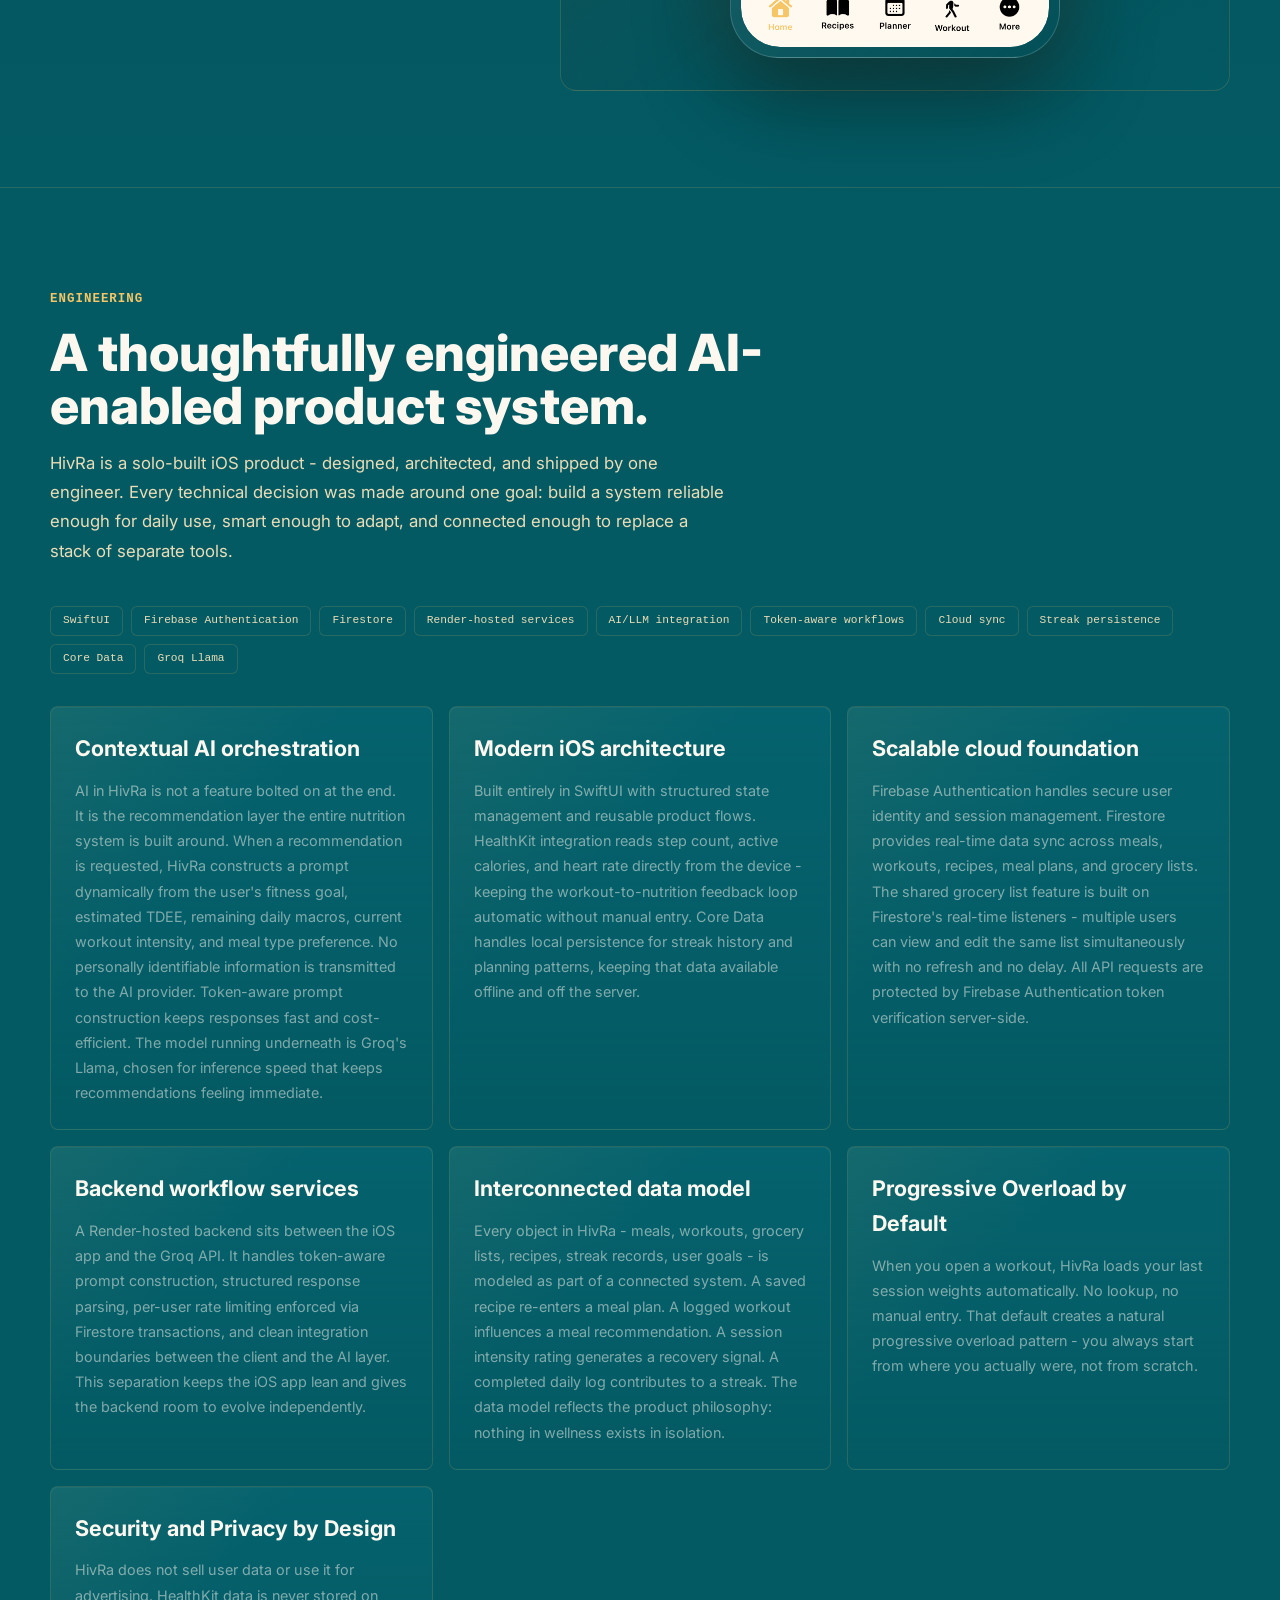
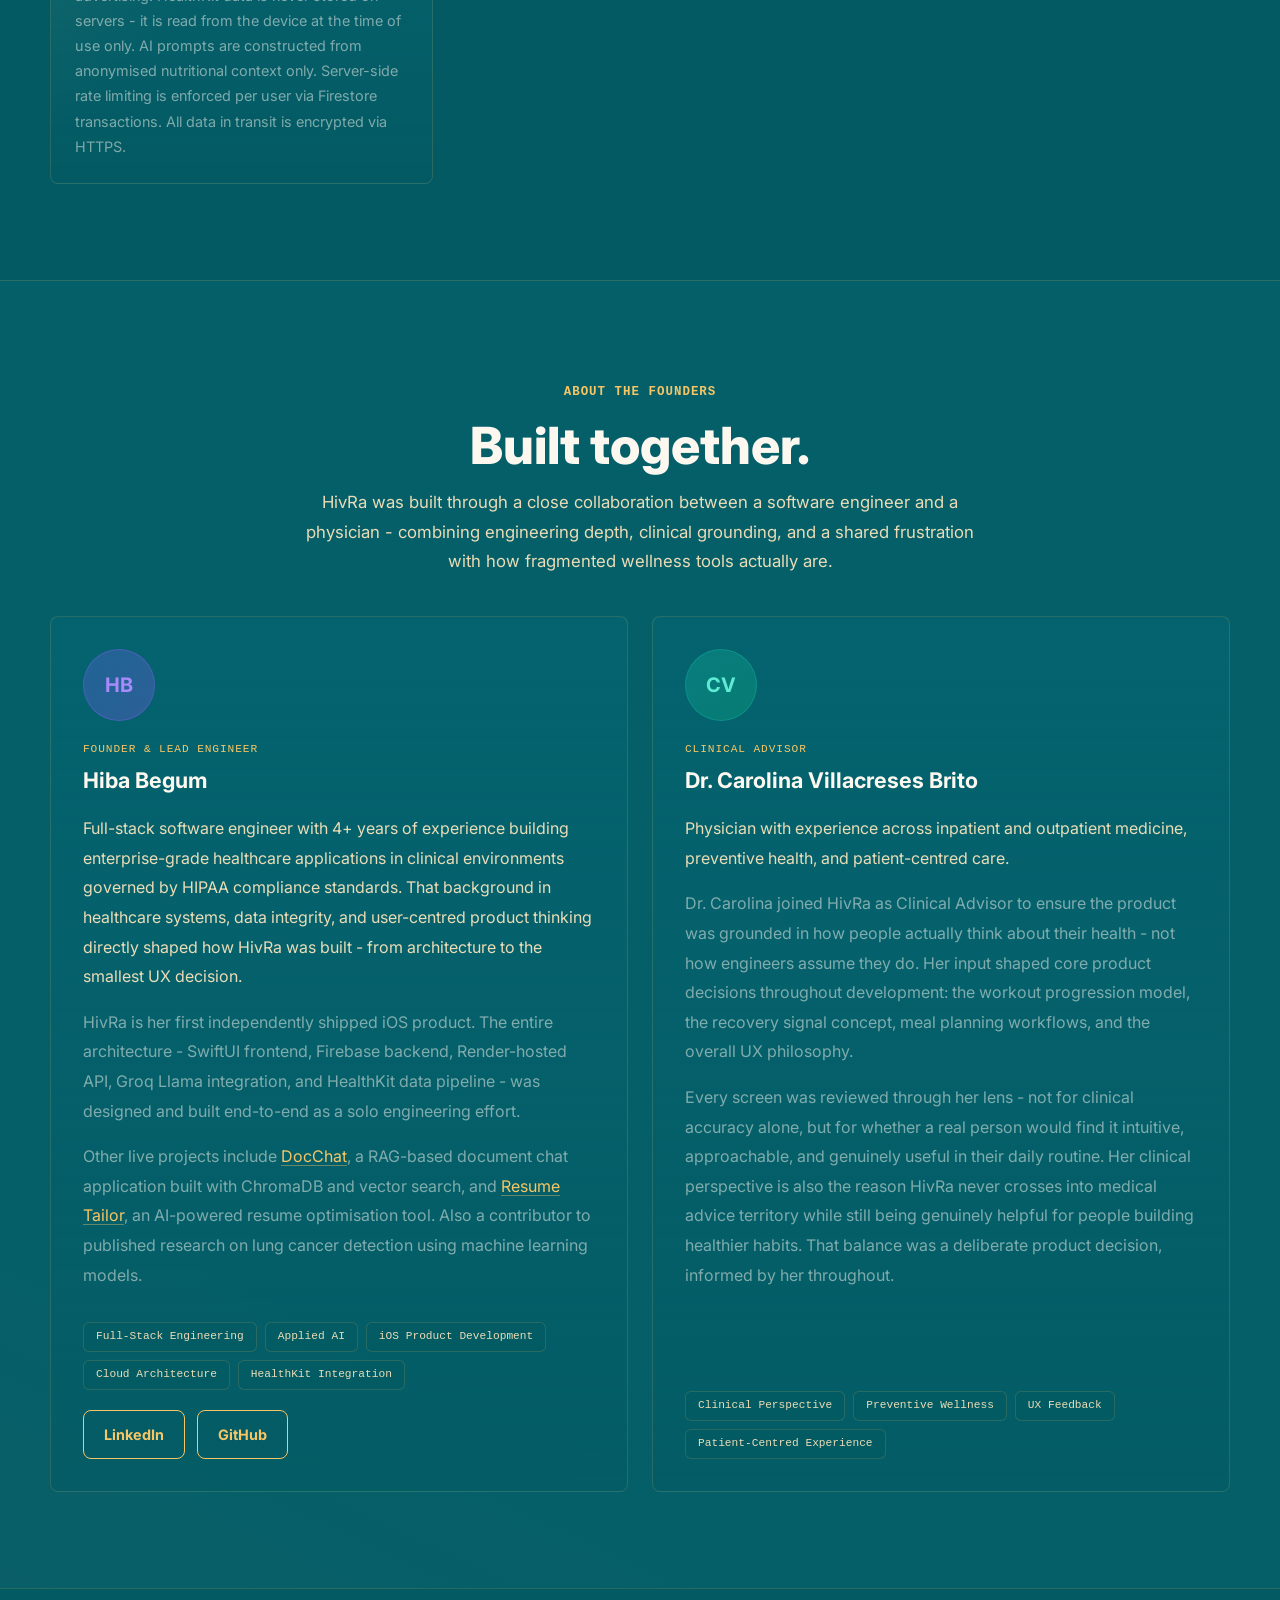
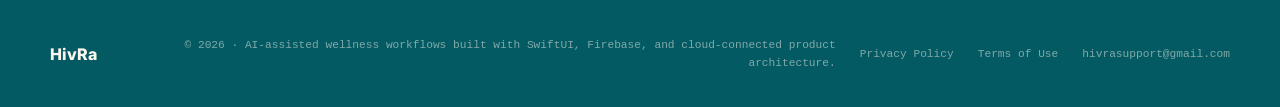
==== commit b158edcf: "Rebrand visual design to deep teal and golden amber palette Replaces near-black dark theme with #045" ====
--- a/index.html
+++ b/index.html
@@ -12,7 +12,7 @@
     <meta property="og:description" content="Your entire wellness workflow, intelligently connected.">
     <meta property="og:type" content="website">
 
-    <link rel="icon" href="data:image/svg+xml,<svg xmlns='http://www.w3.org/2000/svg' viewBox='0 0 100 100'><circle cx='50' cy='50' r='36' fill='%236ee7b7'/></svg>">
+    <link rel="icon" href="assets/images/AppIcon.png" type="image/png">
     <link rel="preconnect" href="https://fonts.googleapis.com">
     <link rel="preconnect" href="https://fonts.gstatic.com" crossorigin>
     <link href="https://fonts.googleapis.com/css2?family=Inter:wght@400;500;600;700;800&display=swap" rel="stylesheet">
@@ -27,7 +27,7 @@
     <nav class="nav" id="nav">
         <div class="nav__container">
             <a href="#hero" class="nav__logo" aria-label="HivRa home">
-                <span class="nav__logo-mark"></span>
+                <img src="assets/images/AppIcon.png" alt="HivRa logo" class="nav__logo-img" style="width:32px;height:32px;border-radius:8px;object-fit:cover;">
                 HivRa
             </a>
             <ul class="nav__links">
@@ -54,7 +54,7 @@
                 </div>
                 <h1 class="hero__title">Your entire wellness life, finally in one place.</h1>
                 <p class="hero__description">
-                    Most wellness apps track one thing. HivRa connects everything — your meals, workouts, habits, streaks, grocery planning, and AI-powered meal recommendations — into one intelligent system that learns from your routine, adapts to your activity, and helps you stay consistent every single day.
+                    Most wellness apps track one thing. HivRa connects everything - your meals, workouts, habits, streaks, grocery planning, and AI-powered meal recommendations - into one intelligent system that learns from your routine, adapts to your activity, and helps you stay consistent every single day.
                 </p>
                 <div class="hero__actions">
                     <a href="#engineering" class="btn btn--primary">Download on the App Store</a>
@@ -115,10 +115,10 @@
                 </div>
                 <div class="origin__story">
                     <p>
-                        Wellness routines don't fail because people stop caring. They fail because the tools are scattered. Meal ideas live in saved Instagram posts. Grocery lists live in notes apps. Workouts get logged in a separate fitness tracker. Calories, steps, and progress all exist in completely isolated systems that never talk to each other. Every day starts with the same mental overhead — where did I save that recipe? Did I already hit my protein today? What should I eat after that heavy workout yesterday?
+                        Wellness routines don't fail because people stop caring. They fail because the tools are scattered. Meal ideas live in saved Instagram posts. Grocery lists live in notes apps. Workouts get logged in a separate fitness tracker. Calories, steps, and progress all exist in completely isolated systems that never talk to each other. Every day starts with the same mental overhead - where did I save that recipe? Did I already hit my protein today? What should I eat after that heavy workout yesterday?
                     </p>
                     <p>
-                        HivRa started as a response to that exact problem. The original idea was simple: bring meal planning into one place. But the more the product evolved, the clearer it became that meals alone weren't the problem. The entire wellness routine was broken — not because any single app was bad, but because nothing was connected. That insight became the foundation of HivRa. Not another tracker. A connected wellness system where every action informs the next decision — and nothing lives in isolation.
+                        HivRa started as a response to that exact problem. The original idea was simple: bring meal planning into one place. But the more the product evolved, the clearer it became that meals alone weren't the problem. The entire wellness routine was broken - not because any single app was bad, but because nothing was connected. That insight became the foundation of HivRa. Not another tracker. A connected wellness system where every action informs the next decision - and nothing lives in isolation.
                     </p>
                 </div>
             </div>
@@ -130,7 +130,7 @@
                     <div class="eyebrow">How it works</div>
                     <h2 class="section__title">From meals to movement, the system carries context forward.</h2>
                     <p class="section__lead">
-                        HivRa doesn't treat each wellness action as an isolated event. Every meal logged, every workout completed, every streak maintained becomes context for the next recommendation — so the system gets more useful the more you use it.
+                        HivRa doesn't treat each wellness action as an isolated event. Every meal logged, every workout completed, every streak maintained becomes context for the next recommendation - so the system gets more useful the more you use it.
                     </p>
                 </header>
 
@@ -138,22 +138,22 @@
                     <article class="workflow-card">
                         <span class="workflow-card__number">01</span>
                         <h3>Goals establish your baseline.</h3>
-                        <p>When you set up HivRa, your calorie targets, protein needs, dietary preferences, and fitness goals form your personal context. Your estimated daily calorie needs are calculated from your age, height, weight, sex, and goal — and everything the app recommends builds on that foundation.</p>
+                        <p>When you set up HivRa, your calorie targets, protein needs, dietary preferences, and fitness goals form your personal context. Your estimated daily calorie needs are calculated from your age, height, weight, sex, and goal - and everything the app recommends builds on that foundation.</p>
                     </article>
                     <article class="workflow-card">
                         <span class="workflow-card__number">02</span>
                         <h3>Activity reshapes your recommendations.</h3>
-                        <p>Log a workout and HivRa adjusts. The app reads your steps, active calories, and heart rate directly from Apple HealthKit — so your real-world activity feeds into your meal recommendations automatically, without manual entry. The harder you train, the smarter the suggestions.</p>
+                        <p>Log a workout and HivRa adjusts. The app reads your steps, active calories, and heart rate directly from Apple HealthKit - so your real-world activity feeds into your meal recommendations automatically, without manual entry. The harder you train, the smarter the suggestions.</p>
                     </article>
                     <article class="workflow-card">
                         <span class="workflow-card__number">03</span>
                         <h3>Plans become operational.</h3>
-                        <p>Your meal plan auto-generates your grocery list. Saved recipes feed back into future meal plans. Weekly planning keeps your nutrition goals connected across the entire week, not just today. Share your grocery list in real time with anyone — both of you can view and edit it simultaneously.</p>
+                        <p>Your meal plan auto-generates your grocery list. Saved recipes feed back into future meal plans. Weekly planning keeps your nutrition goals connected across the entire week, not just today. Share your grocery list in real time with anyone - both of you can view and edit it simultaneously.</p>
                     </article>
                     <article class="workflow-card">
                         <span class="workflow-card__number">04</span>
                         <h3>Consistency builds its own momentum.</h3>
-                        <p>HivRa tracks your longest continuous streak of daily workout and meal logging. Miss a day and the current streak resets — but your personal best stays. Every time you come back, you are chasing your own record.</p>
+                        <p>HivRa tracks your longest continuous streak of daily workout and meal logging. Miss a day and the current streak resets - but your personal best stays. Every time you come back, you are chasing your own record.</p>
                     </article>
                 </div>
             </div>
@@ -178,27 +178,27 @@
                     <article class="feature-card">
                         <div class="feature-card__icon">02</div>
                         <h3 class="feature-card__title">Workout Tracking with HealthKit</h3>
-                        <p class="feature-card__desc">Log workouts, exercises, sets, reps, and weight. HivRa remembers your last session weights automatically — no lookup needed. It also reads your steps, active calories burned, and heart rate directly from Apple HealthKit, so your real-world activity feeds into your meal recommendations without extra effort. Rate your session intensity when you finish and HivRa stores a recovery signal — so the app knows which muscles to focus on next.</p>
+                        <p class="feature-card__desc">Log workouts, exercises, sets, reps, and weight. HivRa remembers your last session weights automatically - no lookup needed. It also reads your steps, active calories burned, and heart rate directly from Apple HealthKit, so your real-world activity feeds into your meal recommendations without extra effort. Rate your session intensity when you finish and HivRa stores a recovery signal - so the app knows which muscles to focus on next.</p>
                     </article>
                     <article class="feature-card">
                         <div class="feature-card__icon">03</div>
                         <h3 class="feature-card__title">AI Meal Recommendations</h3>
-                        <p class="feature-card__desc">When you request a recommendation, HivRa builds your context from your fitness goal, remaining daily macros, workout intensity, and meal type preference — then sends only that anonymised context to a Groq-powered Llama model. No personally identifiable information ever leaves the app. What comes back is a meal suggestion with macros, ingredients, and prep instructions matched to what your body actually burned.</p>
+                        <p class="feature-card__desc">When you request a recommendation, HivRa builds your context from your fitness goal, remaining daily macros, workout intensity, and meal type preference - then sends only that anonymised context to a Groq-powered Llama model. No personally identifiable information ever leaves the app. What comes back is a meal suggestion with macros, ingredients, and prep instructions matched to what your body actually burned.</p>
                     </article>
                     <article class="feature-card">
                         <div class="feature-card__icon">04</div>
                         <h3 class="feature-card__title">Shared Grocery and Weekly Planning</h3>
-                        <p class="feature-card__desc">Generate your grocery list automatically from your meal plan, or build it manually. Share it in real time with anyone — both of you can view and edit the same list simultaneously, powered by Firestore live listeners. Plan meals up to two weeks ahead across breakfast, lunch, dinner, and snacks. Nutrition is calculated automatically against your daily goal as you plan.</p>
+                        <p class="feature-card__desc">Generate your grocery list automatically from your meal plan, or build it manually. Share it in real time with anyone - both of you can view and edit the same list simultaneously, powered by Firestore live listeners. Plan meals up to two weeks ahead across breakfast, lunch, dinner, and snacks. Nutrition is calculated automatically against your daily goal as you plan.</p>
                     </article>
                     <article class="feature-card">
                         <div class="feature-card__icon">05</div>
                         <h3 class="feature-card__title">Streak Tracking</h3>
-                        <p class="feature-card__desc">HivRa tracks your longest continuous streak of daily workout and meal logging. Your personal best is always visible. Miss a day and the streak resets — but the record stays. Streak history is stored locally on your device so it is always available, even offline.</p>
+                        <p class="feature-card__desc">HivRa tracks your longest continuous streak of daily workout and meal logging. Your personal best is always visible. Miss a day and the streak resets - but the record stays. Streak history is stored locally on your device so it is always available, even offline.</p>
                     </article>
                     <article class="feature-card feature-card--wide">
                         <div class="feature-card__icon">06</div>
                         <h3 class="feature-card__title">Unified Dashboard</h3>
-                        <p class="feature-card__desc">Everything in one place. Nutrition summary, workout log, streak record, weekly plan, saved recipes, grocery list, and AI recommendations — all from a single dashboard built for the two minutes you spend checking in each morning.</p>
+                        <p class="feature-card__desc">Everything in one place. Nutrition summary, workout log, streak record, weekly plan, saved recipes, grocery list, and AI recommendations - all from a single dashboard built for the two minutes you spend checking in each morning.</p>
                     </article>
                 </div>
             </div>
@@ -240,25 +240,25 @@
             id:"ai",label:"AI Meal",color:"#0d9488",
             title:"AI Meal Recommendation",
             sub:"Your workout, health data, and goals combine to generate a personalised meal",
-            svg:'<svg viewBox="0 0 680 400" role="img" xmlns="http://www.w3.org/2000/svg"><title>AI Meal Recommendation Flow</title><defs><marker id="a1" viewBox="0 0 10 10" refX="8" refY="5" markerWidth="6" markerHeight="6" orient="auto-start-reverse"><path d="M2 1L8 5L2 9" fill="none" stroke="context-stroke" stroke-width="1.5" stroke-linecap="round" stroke-linejoin="round"/></marker></defs><rect x="40" y="40" width="160" height="52" rx="8" fill="#EEEDFE" stroke="#534AB7" stroke-width="0.5"/><text x="120" y="63" text-anchor="middle" dominant-baseline="central" font-family="var(--font-sans)" font-size="12" font-weight="500" fill="#3C3489">Workout logged</text><text x="120" y="80" text-anchor="middle" dominant-baseline="central" font-family="var(--font-sans)" font-size="10" fill="#534AB7">sets, reps, weight</text><rect x="254" y="40" width="170" height="52" rx="8" fill="#EEEDFE" stroke="#534AB7" stroke-width="0.5"/><text x="340" y="63" text-anchor="middle" dominant-baseline="central" font-family="var(--font-sans)" font-size="12" font-weight="500" fill="#3C3489">HealthKit data</text><text x="340" y="80" text-anchor="middle" dominant-baseline="central" font-family="var(--font-sans)" font-size="10" fill="#534AB7">calories burned, heart rate, steps</text><rect x="480" y="40" width="160" height="52" rx="8" fill="#EEEDFE" stroke="#534AB7" stroke-width="0.5"/><text x="560" y="63" text-anchor="middle" dominant-baseline="central" font-family="var(--font-sans)" font-size="12" font-weight="500" fill="#3C3489">Your goal</text><text x="560" y="80" text-anchor="middle" dominant-baseline="central" font-family="var(--font-sans)" font-size="10" fill="#534AB7">weight loss, muscle gain, TDEE</text><line x1="120" y1="92" x2="120" y2="144" stroke="#534AB7" stroke-width="1" marker-end="url(#a1)" stroke-opacity=".4"/><line x1="340" y1="92" x2="340" y2="144" stroke="#534AB7" stroke-width="1" marker-end="url(#a1)" stroke-opacity=".4"/><line x1="560" y1="92" x2="560" y2="144" stroke="#534AB7" stroke-width="1" marker-end="url(#a1)" stroke-opacity=".4"/><rect x="100" y="144" width="480" height="52" rx="8" fill="#534AB7" stroke="none"/><text x="340" y="167" text-anchor="middle" dominant-baseline="central" font-family="var(--font-sans)" font-size="12" font-weight="500" fill="#fff">HivRa builds your context</text><text x="340" y="184" text-anchor="middle" dominant-baseline="central" font-family="var(--font-sans)" font-size="10" fill="#CECBF6">remaining macros for the day + workout intensity + meal type you want + your goal</text><line x1="340" y1="196" x2="340" y2="232" stroke="#534AB7" stroke-width="1" marker-end="url(#a1)" stroke-opacity=".4"/><rect x="100" y="232" width="480" height="52" rx="8" fill="#EAF3DE" stroke="#3B6D11" stroke-width="0.5"/><text x="340" y="255" text-anchor="middle" dominant-baseline="central" font-family="var(--font-sans)" font-size="12" font-weight="500" fill="#173404">Groq / Llama AI model</text><text x="340" y="272" text-anchor="middle" dominant-baseline="central" font-family="var(--font-sans)" font-size="10" fill="#3B6D11">processes your context , no personal data leaves the app</text><line x1="340" y1="284" x2="340" y2="320" stroke="#3B6D11" stroke-width="1" marker-end="url(#a1)" stroke-opacity=".4"/><rect x="100" y="320" width="480" height="56" rx="8" fill="#E1F5EE" stroke="#0F6E56" stroke-width="0.5"/><text x="340" y="343" text-anchor="middle" dominant-baseline="central" font-family="var(--font-sans)" font-size="12" font-weight="500" fill="#04342C">Your personalised meal recommendation</text><text x="340" y="361" text-anchor="middle" dominant-baseline="central" font-family="var(--font-sans)" font-size="10" fill="#0F6E56">meal options with macros, ingredients, and prep matched to what your body actually burned</text></svg>'
+            svg:'<svg viewBox="0 0 680 400" role="img" xmlns="http://www.w3.org/2000/svg"><title>AI Meal Recommendation Flow</title><defs><marker id="a1" viewBox="0 0 10 10" refX="8" refY="5" markerWidth="8" markerHeight="8" orient="auto-start-reverse"><path d="M2 1L8 5L2 9" fill="none" stroke="context-stroke" stroke-width="1.5" stroke-linecap="round" stroke-linejoin="round"/></marker></defs><rect x="40" y="40" width="160" height="52" rx="8" fill="#EEEDFE" stroke="#534AB7" stroke-width="0.5"/><text x="120" y="63" text-anchor="middle" dominant-baseline="central" font-family="var(--font-sans)" font-size="12" font-weight="500" fill="#3C3489">Workout logged</text><text x="120" y="80" text-anchor="middle" dominant-baseline="central" font-family="var(--font-sans)" font-size="10" fill="#534AB7">sets, reps, weight</text><rect x="254" y="40" width="170" height="52" rx="8" fill="#EEEDFE" stroke="#534AB7" stroke-width="0.5"/><text x="340" y="63" text-anchor="middle" dominant-baseline="central" font-family="var(--font-sans)" font-size="12" font-weight="500" fill="#3C3489">HealthKit data</text><text x="340" y="80" text-anchor="middle" dominant-baseline="central" font-family="var(--font-sans)" font-size="10" fill="#534AB7">calories burned, heart rate, steps</text><rect x="480" y="40" width="160" height="52" rx="8" fill="#EEEDFE" stroke="#534AB7" stroke-width="0.5"/><text x="560" y="63" text-anchor="middle" dominant-baseline="central" font-family="var(--font-sans)" font-size="12" font-weight="500" fill="#3C3489">Your goal</text><text x="560" y="80" text-anchor="middle" dominant-baseline="central" font-family="var(--font-sans)" font-size="10" fill="#534AB7">weight loss, muscle gain, TDEE</text><line x1="120" y1="92" x2="120" y2="144" stroke="#534AB7" stroke-width="1.5" marker-end="url(#a1)" stroke-opacity="1"/><line x1="340" y1="92" x2="340" y2="144" stroke="#534AB7" stroke-width="1.5" marker-end="url(#a1)" stroke-opacity="1"/><line x1="560" y1="92" x2="560" y2="144" stroke="#534AB7" stroke-width="1.5" marker-end="url(#a1)" stroke-opacity="1"/><rect x="100" y="144" width="480" height="52" rx="8" fill="#534AB7" stroke="none"/><text x="340" y="167" text-anchor="middle" dominant-baseline="central" font-family="var(--font-sans)" font-size="12" font-weight="500" fill="#fff">HivRa builds your context</text><text x="340" y="184" text-anchor="middle" dominant-baseline="central" font-family="var(--font-sans)" font-size="10" fill="#CECBF6">remaining macros for the day + workout intensity + meal type you want + your goal</text><line x1="340" y1="196" x2="340" y2="232" stroke="#534AB7" stroke-width="1.5" marker-end="url(#a1)" stroke-opacity="1"/><rect x="100" y="232" width="480" height="52" rx="8" fill="#EAF3DE" stroke="#3B6D11" stroke-width="0.5"/><text x="340" y="255" text-anchor="middle" dominant-baseline="central" font-family="var(--font-sans)" font-size="12" font-weight="500" fill="#173404">Groq / Llama AI model</text><text x="340" y="272" text-anchor="middle" dominant-baseline="central" font-family="var(--font-sans)" font-size="10" fill="#3B6D11">processes your context , no personal data leaves the app</text><line x1="340" y1="284" x2="340" y2="320" stroke="#3B6D11" stroke-width="1.5" marker-end="url(#a1)" stroke-opacity="1"/><rect x="100" y="320" width="480" height="56" rx="8" fill="#E1F5EE" stroke="#0F6E56" stroke-width="0.5"/><text x="340" y="343" text-anchor="middle" dominant-baseline="central" font-family="var(--font-sans)" font-size="12" font-weight="500" fill="#04342C">Your personalised meal recommendation</text><text x="340" y="361" text-anchor="middle" dominant-baseline="central" font-family="var(--font-sans)" font-size="10" fill="#0F6E56">meal options with macros, ingredients, and prep matched to what your body actually burned</text></svg>'
             },
             {
             id:"grocery",label:"Grocery Sharing",color:"#0F6E56",
             title:"Collaborative Grocery List",
             sub:"Share a live list with anyone who has HivRa , no manual syncing needed",
-            svg:'<svg viewBox="0 0 760 500" role="img" xmlns="http://www.w3.org/2000/svg"><title>Grocery List Sharing Flow</title><defs><marker id="a2" viewBox="0 0 10 10" refX="8" refY="5" markerWidth="6" markerHeight="6" orient="auto-start-reverse"><path d="M2 1L8 5L2 9" fill="none" stroke="context-stroke" stroke-width="1.5" stroke-linecap="round" stroke-linejoin="round"/></marker></defs><text x="130" y="28" text-anchor="middle" font-family="var(--font-sans)" font-size="11" font-weight="500" fill="#0F6E56">You</text><text x="630" y="28" text-anchor="middle" font-family="var(--font-sans)" font-size="11" font-weight="500" fill="#0F6E56">Roommate / Family</text><text x="380" y="28" text-anchor="middle" font-family="var(--font-sans)" font-size="11" font-weight="500" fill="#BA7517">Firestore</text><rect x="20" y="44" width="220" height="48" rx="8" fill="#E1F5EE" stroke="#0F6E56" stroke-width="0.5"/><text x="130" y="65" text-anchor="middle" dominant-baseline="central" font-family="var(--font-sans)" font-size="12" font-weight="500" fill="#04342C">Create a grocery list</text><text x="130" y="82" text-anchor="middle" dominant-baseline="central" font-family="var(--font-sans)" font-size="10" fill="#0F6E56">give it a name, it\'s yours to manage</text><line x1="242" y1="68" x2="278" y2="68" stroke="#0F6E56" stroke-width="1" marker-end="url(#a2)" stroke-opacity=".5"/><rect x="280" y="44" width="200" height="48" rx="8" fill="#FAEEDA" stroke="#BA7517" stroke-width="0.5"/><text x="380" y="65" text-anchor="middle" dominant-baseline="central" font-family="var(--font-sans)" font-size="11" font-weight="500" fill="#412402">Saved to Firestore</text><text x="380" y="82" text-anchor="middle" dominant-baseline="central" font-family="var(--font-sans)" font-size="10" fill="#BA7517">list created, you are the owner</text><line x1="130" y1="92" x2="130" y2="152" stroke="#0F6E56" stroke-width="1" marker-end="url(#a2)" stroke-opacity=".4"/><rect x="20" y="152" width="220" height="48" rx="8" fill="#E1F5EE" stroke="#0F6E56" stroke-width="0.5"/><text x="130" y="173" text-anchor="middle" dominant-baseline="central" font-family="var(--font-sans)" font-size="12" font-weight="500" fill="#04342C">Invite by email</text><text x="130" y="190" text-anchor="middle" dominant-baseline="central" font-family="var(--font-sans)" font-size="10" fill="#0F6E56">enter any HivRa user\'s email address</text><line x1="242" y1="176" x2="278" y2="176" stroke="#0F6E56" stroke-width="1" marker-end="url(#a2)" stroke-opacity=".5"/><rect x="280" y="152" width="200" height="48" rx="8" fill="#FAEEDA" stroke="#BA7517" stroke-width="0.5"/><text x="380" y="173" text-anchor="middle" dominant-baseline="central" font-family="var(--font-sans)" font-size="11" font-weight="500" fill="#412402">Invite written</text><text x="380" y="190" text-anchor="middle" dominant-baseline="central" font-family="var(--font-sans)" font-size="10" fill="#BA7517">HivRa looks up the account</text><line x1="482" y1="176" x2="518" y2="176" stroke="#BA7517" stroke-width="1" marker-end="url(#a2)" stroke-opacity=".5"/><rect x="520" y="152" width="220" height="48" rx="8" fill="#E1F5EE" stroke="#0F6E56" stroke-width="0.5"/><text x="630" y="173" text-anchor="middle" dominant-baseline="central" font-family="var(--font-sans)" font-size="12" font-weight="500" fill="#04342C">Invite appears instantly</text><text x="630" y="190" text-anchor="middle" dominant-baseline="central" font-family="var(--font-sans)" font-size="10" fill="#0F6E56">they see it next time they open the app</text><line x1="130" y1="200" x2="130" y2="260" stroke="#0F6E56" stroke-width="1" marker-end="url(#a2)" stroke-opacity=".4"/><line x1="630" y1="200" x2="630" y2="260" stroke="#0F6E56" stroke-width="1" marker-end="url(#a2)" stroke-opacity=".4"/><rect x="20" y="260" width="220" height="48" rx="8" fill="#E1F5EE" stroke="#0F6E56" stroke-width="0.5"/><text x="130" y="281" text-anchor="middle" dominant-baseline="central" font-family="var(--font-sans)" font-size="12" font-weight="500" fill="#04342C">Both add items</text><text x="130" y="298" text-anchor="middle" dominant-baseline="central" font-family="var(--font-sans)" font-size="10" fill="#0F6E56">milk, eggs, chicken , anything</text><rect x="520" y="260" width="220" height="48" rx="8" fill="#E1F5EE" stroke="#0F6E56" stroke-width="0.5"/><text x="630" y="281" text-anchor="middle" dominant-baseline="central" font-family="var(--font-sans)" font-size="12" font-weight="500" fill="#04342C">Both add items</text><text x="630" y="298" text-anchor="middle" dominant-baseline="central" font-family="var(--font-sans)" font-size="10" fill="#0F6E56">at the same time if needed</text><line x1="242" y1="284" x2="278" y2="284" stroke="#0F6E56" stroke-width="1" marker-end="url(#a2)" stroke-opacity=".4"/><line x1="482" y1="284" x2="518" y2="284" stroke="#0F6E56" stroke-width="1" marker-end="url(#a2)" stroke-opacity=".4"/><rect x="280" y="260" width="200" height="48" rx="8" fill="#FAEEDA" stroke="#BA7517" stroke-width="0.5"/><text x="380" y="281" text-anchor="middle" dominant-baseline="central" font-family="var(--font-sans)" font-size="11" font-weight="500" fill="#412402">Items stored</text><text x="380" y="298" text-anchor="middle" dominant-baseline="central" font-family="var(--font-sans)" font-size="10" fill="#BA7517">shared list in Firestore</text><line x1="380" y1="308" x2="380" y2="368" stroke="#0F6E56" stroke-width="1" marker-end="url(#a2)" stroke-opacity=".4"/><rect x="20" y="368" width="720" height="52" rx="8" fill="#0F6E56" stroke="none"/><text x="380" y="391" text-anchor="middle" dominant-baseline="central" font-family="var(--font-sans)" font-size="12" font-weight="500" fill="#fff">Real-time sync , both screens update instantly</text><text x="380" y="408" text-anchor="middle" dominant-baseline="central" font-family="var(--font-sans)" font-size="10" fill="#9FE1CB">no refresh, no delay , powered by Firestore live listeners</text><line x1="380" y1="420" x2="380" y2="458" stroke="#0F6E56" stroke-width="1" marker-end="url(#a2)" stroke-opacity=".4"/><rect x="20" y="458" width="720" height="32" rx="8" fill="#E1F5EE" stroke="#0F6E56" stroke-width="0.5"/><text x="380" y="474" text-anchor="middle" dominant-baseline="central" font-family="var(--font-sans)" font-size="11" font-weight="500" fill="#04342C">Either person checks off an item , it disappears for both</text></svg>'
+            svg:'<svg viewBox="0 0 760 500" role="img" xmlns="http://www.w3.org/2000/svg"><title>Grocery List Sharing Flow</title><defs><marker id="a2" viewBox="0 0 10 10" refX="8" refY="5" markerWidth="8" markerHeight="8" orient="auto-start-reverse"><path d="M2 1L8 5L2 9" fill="none" stroke="context-stroke" stroke-width="1.5" stroke-linecap="round" stroke-linejoin="round"/></marker></defs><text x="130" y="28" text-anchor="middle" font-family="var(--font-sans)" font-size="11" font-weight="500" fill="#0F6E56">You</text><text x="630" y="28" text-anchor="middle" font-family="var(--font-sans)" font-size="11" font-weight="500" fill="#0F6E56">Roommate / Family</text><text x="380" y="28" text-anchor="middle" font-family="var(--font-sans)" font-size="11" font-weight="500" fill="#BA7517">Firestore</text><rect x="20" y="44" width="220" height="48" rx="8" fill="#E1F5EE" stroke="#0F6E56" stroke-width="0.5"/><text x="130" y="65" text-anchor="middle" dominant-baseline="central" font-family="var(--font-sans)" font-size="12" font-weight="500" fill="#04342C">Create a grocery list</text><text x="130" y="82" text-anchor="middle" dominant-baseline="central" font-family="var(--font-sans)" font-size="10" fill="#0F6E56">give it a name, it\'s yours to manage</text><line x1="242" y1="68" x2="278" y2="68" stroke="#0F6E56" stroke-width="1.5" marker-end="url(#a2)" stroke-opacity="1"/><rect x="280" y="44" width="200" height="48" rx="8" fill="#FAEEDA" stroke="#BA7517" stroke-width="0.5"/><text x="380" y="65" text-anchor="middle" dominant-baseline="central" font-family="var(--font-sans)" font-size="11" font-weight="500" fill="#412402">Saved to Firestore</text><text x="380" y="82" text-anchor="middle" dominant-baseline="central" font-family="var(--font-sans)" font-size="10" fill="#BA7517">list created, you are the owner</text><line x1="130" y1="92" x2="130" y2="152" stroke="#0F6E56" stroke-width="1.5" marker-end="url(#a2)" stroke-opacity="1"/><rect x="20" y="152" width="220" height="48" rx="8" fill="#E1F5EE" stroke="#0F6E56" stroke-width="0.5"/><text x="130" y="173" text-anchor="middle" dominant-baseline="central" font-family="var(--font-sans)" font-size="12" font-weight="500" fill="#04342C">Invite by email</text><text x="130" y="190" text-anchor="middle" dominant-baseline="central" font-family="var(--font-sans)" font-size="10" fill="#0F6E56">enter any HivRa user\'s email address</text><line x1="242" y1="176" x2="278" y2="176" stroke="#0F6E56" stroke-width="1.5" marker-end="url(#a2)" stroke-opacity="1"/><rect x="280" y="152" width="200" height="48" rx="8" fill="#FAEEDA" stroke="#BA7517" stroke-width="0.5"/><text x="380" y="173" text-anchor="middle" dominant-baseline="central" font-family="var(--font-sans)" font-size="11" font-weight="500" fill="#412402">Invite written</text><text x="380" y="190" text-anchor="middle" dominant-baseline="central" font-family="var(--font-sans)" font-size="10" fill="#BA7517">HivRa looks up the account</text><line x1="482" y1="176" x2="518" y2="176" stroke="#BA7517" stroke-width="1.5" marker-end="url(#a2)" stroke-opacity="1"/><rect x="520" y="152" width="220" height="48" rx="8" fill="#E1F5EE" stroke="#0F6E56" stroke-width="0.5"/><text x="630" y="173" text-anchor="middle" dominant-baseline="central" font-family="var(--font-sans)" font-size="12" font-weight="500" fill="#04342C">Invite appears instantly</text><text x="630" y="190" text-anchor="middle" dominant-baseline="central" font-family="var(--font-sans)" font-size="10" fill="#0F6E56">they see it next time they open the app</text><line x1="130" y1="200" x2="130" y2="260" stroke="#0F6E56" stroke-width="1.5" marker-end="url(#a2)" stroke-opacity="1"/><line x1="630" y1="200" x2="630" y2="260" stroke="#0F6E56" stroke-width="1.5" marker-end="url(#a2)" stroke-opacity="1"/><rect x="20" y="260" width="220" height="48" rx="8" fill="#E1F5EE" stroke="#0F6E56" stroke-width="0.5"/><text x="130" y="281" text-anchor="middle" dominant-baseline="central" font-family="var(--font-sans)" font-size="12" font-weight="500" fill="#04342C">Both add items</text><text x="130" y="298" text-anchor="middle" dominant-baseline="central" font-family="var(--font-sans)" font-size="10" fill="#0F6E56">milk, eggs, chicken , anything</text><rect x="520" y="260" width="220" height="48" rx="8" fill="#E1F5EE" stroke="#0F6E56" stroke-width="0.5"/><text x="630" y="281" text-anchor="middle" dominant-baseline="central" font-family="var(--font-sans)" font-size="12" font-weight="500" fill="#04342C">Both add items</text><text x="630" y="298" text-anchor="middle" dominant-baseline="central" font-family="var(--font-sans)" font-size="10" fill="#0F6E56">at the same time if needed</text><line x1="242" y1="284" x2="278" y2="284" stroke="#0F6E56" stroke-width="1.5" marker-end="url(#a2)" stroke-opacity="1"/><line x1="482" y1="284" x2="518" y2="284" stroke="#0F6E56" stroke-width="1.5" marker-end="url(#a2)" stroke-opacity="1"/><rect x="280" y="260" width="200" height="48" rx="8" fill="#FAEEDA" stroke="#BA7517" stroke-width="0.5"/><text x="380" y="281" text-anchor="middle" dominant-baseline="central" font-family="var(--font-sans)" font-size="11" font-weight="500" fill="#412402">Items stored</text><text x="380" y="298" text-anchor="middle" dominant-baseline="central" font-family="var(--font-sans)" font-size="10" fill="#BA7517">shared list in Firestore</text><line x1="380" y1="308" x2="380" y2="368" stroke="#0F6E56" stroke-width="1.5" marker-end="url(#a2)" stroke-opacity="1"/><rect x="20" y="368" width="720" height="52" rx="8" fill="#0F6E56" stroke="none"/><text x="380" y="391" text-anchor="middle" dominant-baseline="central" font-family="var(--font-sans)" font-size="12" font-weight="500" fill="#fff">Real-time sync , both screens update instantly</text><text x="380" y="408" text-anchor="middle" dominant-baseline="central" font-family="var(--font-sans)" font-size="10" fill="#9FE1CB">no refresh, no delay , powered by Firestore live listeners</text><line x1="380" y1="420" x2="380" y2="458" stroke="#0F6E56" stroke-width="1.5" marker-end="url(#a2)" stroke-opacity="1"/><rect x="20" y="458" width="720" height="32" rx="8" fill="#E1F5EE" stroke="#0F6E56" stroke-width="0.5"/><text x="380" y="474" text-anchor="middle" dominant-baseline="central" font-family="var(--font-sans)" font-size="11" font-weight="500" fill="#04342C">Either person checks off an item , it disappears for both</text></svg>'
             },
             {
             id:"workout",label:"Workout Session",color:"#993C1D",
             title:"Workout Session with Progressive Overload",
             sub:"Smart weight recall, active tracking, rest timers, and session rating",
-            svg:'<svg viewBox="0 0 680 480" role="img" xmlns="http://www.w3.org/2000/svg"><title>Workout Session Flow</title><defs><marker id="a3" viewBox="0 0 10 10" refX="8" refY="5" markerWidth="6" markerHeight="6" orient="auto-start-reverse"><path d="M2 1L8 5L2 9" fill="none" stroke="context-stroke" stroke-width="1.5" stroke-linecap="round" stroke-linejoin="round"/></marker></defs><rect x="220" y="24" width="240" height="48" rx="8" fill="#FAECE7" stroke="#993C1D" stroke-width="0.5"/><text x="340" y="45" text-anchor="middle" dominant-baseline="central" font-family="var(--font-sans)" font-size="12" font-weight="500" fill="#4A1B0C">Open your routine</text><text x="340" y="62" text-anchor="middle" dominant-baseline="central" font-family="var(--font-sans)" font-size="10" fill="#993C1D">choose from your saved workouts</text><line x1="340" y1="72" x2="340" y2="108" stroke="#993C1D" stroke-width="1" marker-end="url(#a3)" stroke-opacity=".5"/><rect x="100" y="108" width="480" height="52" rx="8" fill="#993C1D" stroke="none"/><text x="340" y="131" text-anchor="middle" dominant-baseline="central" font-family="var(--font-sans)" font-size="12" font-weight="500" fill="#fff">Last session weights loaded automatically</text><text x="340" y="148" text-anchor="middle" dominant-baseline="central" font-family="var(--font-sans)" font-size="10" fill="#F5C4B3">squatted 190 lbs last time? It defaults to 190 lbs , no lookup needed</text><line x1="340" y1="160" x2="340" y2="196" stroke="#993C1D" stroke-width="1" marker-end="url(#a3)" stroke-opacity=".5"/><rect x="100" y="196" width="480" height="52" rx="8" fill="#FAECE7" stroke="#993C1D" stroke-width="0.5"/><text x="340" y="217" text-anchor="middle" dominant-baseline="central" font-family="var(--font-sans)" font-size="12" font-weight="500" fill="#4A1B0C">Log your sets</text><text x="340" y="234" text-anchor="middle" dominant-baseline="central" font-family="var(--font-sans)" font-size="10" fill="#993C1D">each completed set triggers a rest timer notification</text><line x1="340" y1="248" x2="340" y2="284" stroke="#993C1D" stroke-width="1" marker-end="url(#a3)" stroke-opacity=".5"/><rect x="60" y="284" width="210" height="48" rx="8" fill="#FAECE7" stroke="#993C1D" stroke-width="0.5"/><text x="165" y="305" text-anchor="middle" dominant-baseline="central" font-family="var(--font-sans)" font-size="12" font-weight="500" fill="#4A1B0C">Add more exercises</text><text x="165" y="322" text-anchor="middle" dominant-baseline="central" font-family="var(--font-sans)" font-size="10" fill="#993C1D">keep going before finishing</text><rect x="410" y="284" width="210" height="48" rx="8" fill="#993C1D" stroke="none"/><text x="515" y="305" text-anchor="middle" dominant-baseline="central" font-family="var(--font-sans)" font-size="12" font-weight="500" fill="#fff">End session</text><text x="515" y="322" text-anchor="middle" dominant-baseline="central" font-family="var(--font-sans)" font-size="10" fill="#F5C4B3">done for the day</text><text x="340" y="294" text-anchor="middle" font-family="var(--font-sans)" font-size="10" fill="#993C1D">or</text><path d="M165 284 L165 260 L340 260" fill="none" stroke="#993C1D" stroke-width="1" stroke-dasharray="4 3" stroke-opacity=".4" marker-end="url(#a3)"/><line x1="515" y1="332" x2="515" y2="364" stroke="#993C1D" stroke-width="1" marker-end="url(#a3)" stroke-opacity=".5"/><line x1="515" y1="364" x2="390" y2="364" stroke="#993C1D" stroke-width="1" marker-end="url(#a3)" stroke-opacity=".5"/><rect x="100" y="348" width="290" height="52" rx="8" fill="#FAECE7" stroke="#993C1D" stroke-width="0.5"/><text x="245" y="369" text-anchor="middle" dominant-baseline="central" font-family="var(--font-sans)" font-size="12" font-weight="500" fill="#4A1B0C">How did it feel?</text><text x="245" y="386" text-anchor="middle" dominant-baseline="central" font-family="var(--font-sans)" font-size="10" fill="#993C1D">rate effort , burnt out to mild</text><line x1="245" y1="400" x2="245" y2="424" stroke="#993C1D" stroke-width="1" marker-end="url(#a3)" stroke-opacity=".4"/><line x1="245" y1="424" x2="310" y2="424" stroke="#993C1D" stroke-width="1" marker-end="url(#a3)" stroke-opacity=".4"/><rect x="100" y="412" width="480" height="52" rx="8" fill="#E1F5EE" stroke="#0F6E56" stroke-width="0.5"/><text x="340" y="431" text-anchor="middle" dominant-baseline="central" font-family="var(--font-sans)" font-size="12" font-weight="500" fill="#04342C">Session saved + recovery signal stored</text><text x="340" y="449" text-anchor="middle" dominant-baseline="central" font-family="var(--font-sans)" font-size="10" fill="#0F6E56">feeds the recovery card , which muscles to focus on next</text></svg>'
+            svg:'<svg viewBox="0 0 680 480" role="img" xmlns="http://www.w3.org/2000/svg"><title>Workout Session Flow</title><defs><marker id="a3" viewBox="0 0 10 10" refX="8" refY="5" markerWidth="8" markerHeight="8" orient="auto-start-reverse"><path d="M2 1L8 5L2 9" fill="none" stroke="context-stroke" stroke-width="1.5" stroke-linecap="round" stroke-linejoin="round"/></marker></defs><rect x="220" y="24" width="240" height="48" rx="8" fill="#FAECE7" stroke="#993C1D" stroke-width="0.5"/><text x="340" y="45" text-anchor="middle" dominant-baseline="central" font-family="var(--font-sans)" font-size="12" font-weight="500" fill="#4A1B0C">Open your routine</text><text x="340" y="62" text-anchor="middle" dominant-baseline="central" font-family="var(--font-sans)" font-size="10" fill="#993C1D">choose from your saved workouts</text><line x1="340" y1="72" x2="340" y2="108" stroke="#993C1D" stroke-width="1.5" marker-end="url(#a3)" stroke-opacity="1"/><rect x="100" y="108" width="480" height="52" rx="8" fill="#993C1D" stroke="none"/><text x="340" y="131" text-anchor="middle" dominant-baseline="central" font-family="var(--font-sans)" font-size="12" font-weight="500" fill="#fff">Last session weights loaded automatically</text><text x="340" y="148" text-anchor="middle" dominant-baseline="central" font-family="var(--font-sans)" font-size="10" fill="#F5C4B3">squatted 190 lbs last time? It defaults to 190 lbs , no lookup needed</text><line x1="340" y1="160" x2="340" y2="196" stroke="#993C1D" stroke-width="1.5" marker-end="url(#a3)" stroke-opacity="1"/><rect x="100" y="196" width="480" height="52" rx="8" fill="#FAECE7" stroke="#993C1D" stroke-width="0.5"/><text x="340" y="217" text-anchor="middle" dominant-baseline="central" font-family="var(--font-sans)" font-size="12" font-weight="500" fill="#4A1B0C">Log your sets</text><text x="340" y="234" text-anchor="middle" dominant-baseline="central" font-family="var(--font-sans)" font-size="10" fill="#993C1D">each completed set triggers a rest timer notification</text><line x1="340" y1="248" x2="340" y2="284" stroke="#993C1D" stroke-width="1.5" marker-end="url(#a3)" stroke-opacity="1"/><rect x="60" y="284" width="210" height="48" rx="8" fill="#FAECE7" stroke="#993C1D" stroke-width="0.5"/><text x="165" y="305" text-anchor="middle" dominant-baseline="central" font-family="var(--font-sans)" font-size="12" font-weight="500" fill="#4A1B0C">Add more exercises</text><text x="165" y="322" text-anchor="middle" dominant-baseline="central" font-family="var(--font-sans)" font-size="10" fill="#993C1D">keep going before finishing</text><rect x="410" y="284" width="210" height="48" rx="8" fill="#993C1D" stroke="none"/><text x="515" y="305" text-anchor="middle" dominant-baseline="central" font-family="var(--font-sans)" font-size="12" font-weight="500" fill="#fff">End session</text><text x="515" y="322" text-anchor="middle" dominant-baseline="central" font-family="var(--font-sans)" font-size="10" fill="#F5C4B3">done for the day</text><text x="340" y="294" text-anchor="middle" font-family="var(--font-sans)" font-size="10" fill="#993C1D">or</text><path d="M165 284 L165 260 L340 260" fill="none" stroke="#993C1D" stroke-width="1.5" stroke-dasharray="4 3" stroke-opacity="1" marker-end="url(#a3)"/><line x1="515" y1="332" x2="515" y2="364" stroke="#993C1D" stroke-width="1.5" marker-end="url(#a3)" stroke-opacity="1"/><line x1="515" y1="364" x2="390" y2="364" stroke="#993C1D" stroke-width="1.5" marker-end="url(#a3)" stroke-opacity="1"/><rect x="100" y="348" width="290" height="52" rx="8" fill="#FAECE7" stroke="#993C1D" stroke-width="0.5"/><text x="245" y="369" text-anchor="middle" dominant-baseline="central" font-family="var(--font-sans)" font-size="12" font-weight="500" fill="#4A1B0C">How did it feel?</text><text x="245" y="386" text-anchor="middle" dominant-baseline="central" font-family="var(--font-sans)" font-size="10" fill="#993C1D">rate effort , burnt out to mild</text><line x1="245" y1="400" x2="245" y2="424" stroke="#993C1D" stroke-width="1.5" marker-end="url(#a3)" stroke-opacity="1"/><line x1="245" y1="424" x2="310" y2="424" stroke="#993C1D" stroke-width="1.5" marker-end="url(#a3)" stroke-opacity="1"/><rect x="100" y="412" width="480" height="52" rx="8" fill="#E1F5EE" stroke="#0F6E56" stroke-width="0.5"/><text x="340" y="431" text-anchor="middle" dominant-baseline="central" font-family="var(--font-sans)" font-size="12" font-weight="500" fill="#04342C">Session saved + recovery signal stored</text><text x="340" y="449" text-anchor="middle" dominant-baseline="central" font-family="var(--font-sans)" font-size="10" fill="#0F6E56">feeds the recovery card , which muscles to focus on next</text></svg>'
             },
             {
             id:"planner",label:"Meal Planner",color:"#185FA5",
             title:"Weekly Meal Planner",
             sub:"Plan your meals up to two weeks ahead, with nutrition tracked against your goal",
-            svg:'<svg viewBox="0 0 680 440" role="img" xmlns="http://www.w3.org/2000/svg"><title>Meal Planner Flow</title><defs><marker id="a4" viewBox="0 0 10 10" refX="8" refY="5" markerWidth="6" markerHeight="6" orient="auto-start-reverse"><path d="M2 1L8 5L2 9" fill="none" stroke="context-stroke" stroke-width="1.5" stroke-linecap="round" stroke-linejoin="round"/></marker></defs><rect x="220" y="24" width="240" height="48" rx="8" fill="#E6F1FB" stroke="#185FA5" stroke-width="0.5"/><text x="340" y="45" text-anchor="middle" dominant-baseline="central" font-family="var(--font-sans)" font-size="12" font-weight="500" fill="#042C53">Open the meal planner</text><text x="340" y="62" text-anchor="middle" dominant-baseline="central" font-family="var(--font-sans)" font-size="10" fill="#185FA5">see your week , or plan two weeks ahead</text><line x1="340" y1="72" x2="340" y2="108" stroke="#185FA5" stroke-width="1" marker-end="url(#a4)" stroke-opacity=".5"/><rect x="100" y="108" width="480" height="48" rx="8" fill="#E6F1FB" stroke="#185FA5" stroke-width="0.5"/><text x="340" y="129" text-anchor="middle" dominant-baseline="central" font-family="var(--font-sans)" font-size="12" font-weight="500" fill="#042C53">Pick a day and meal slot</text><text x="340" y="146" text-anchor="middle" dominant-baseline="central" font-family="var(--font-sans)" font-size="10" fill="#185FA5">breakfast, lunch, dinner, or snack , any day on the grid</text><line x1="340" y1="156" x2="340" y2="192" stroke="#185FA5" stroke-width="1" marker-end="url(#a4)" stroke-opacity=".5"/><rect x="60" y="192" width="220" height="52" rx="8" fill="#E6F1FB" stroke="#185FA5" stroke-width="0.5"/><text x="170" y="213" text-anchor="middle" dominant-baseline="central" font-family="var(--font-sans)" font-size="12" font-weight="500" fill="#042C53">Add from your recipes</text><text x="170" y="230" text-anchor="middle" dominant-baseline="central" font-family="var(--font-sans)" font-size="10" fill="#185FA5">pick something you\'ve already saved</text><rect x="400" y="192" width="220" height="52" rx="8" fill="#E6F1FB" stroke="#185FA5" stroke-width="0.5"/><text x="510" y="213" text-anchor="middle" dominant-baseline="central" font-family="var(--font-sans)" font-size="12" font-weight="500" fill="#042C53">Add a custom meal</text><text x="510" y="230" text-anchor="middle" dominant-baseline="central" font-family="var(--font-sans)" font-size="10" fill="#185FA5">enter any food from your library</text><line x1="170" y1="244" x2="170" y2="284" stroke="#185FA5" stroke-width="1" stroke-opacity=".4" marker-end="url(#a4)"/><line x1="170" y1="284" x2="310" y2="284" stroke="#185FA5" stroke-width="1" stroke-opacity=".4" marker-end="url(#a4)"/><line x1="510" y1="244" x2="510" y2="284" stroke="#185FA5" stroke-width="1" stroke-opacity=".4" marker-end="url(#a4)"/><line x1="510" y1="284" x2="370" y2="284" stroke="#185FA5" stroke-width="1" stroke-opacity=".4" marker-end="url(#a4)"/><rect x="100" y="268" width="480" height="52" rx="8" fill="#185FA5" stroke="none"/><text x="340" y="289" text-anchor="middle" dominant-baseline="central" font-family="var(--font-sans)" font-size="12" font-weight="500" fill="#fff">Nutrition calculated automatically</text><text x="340" y="306" text-anchor="middle" dominant-baseline="central" font-family="var(--font-sans)" font-size="10" fill="#B5D4F4">calories, protein, carbs, fat , totalled against your daily goal</text><line x1="340" y1="320" x2="340" y2="356" stroke="#185FA5" stroke-width="1" marker-end="url(#a4)" stroke-opacity=".5"/><rect x="100" y="356" width="480" height="48" rx="8" fill="#E6F1FB" stroke="#185FA5" stroke-width="0.5"/><text x="340" y="377" text-anchor="middle" dominant-baseline="central" font-family="var(--font-sans)" font-size="12" font-weight="500" fill="#042C53">Plan saved , persists across sessions</text><text x="340" y="394" text-anchor="middle" dominant-baseline="central" font-family="var(--font-sans)" font-size="10" fill="#185FA5">your week is waiting for you every time you open the app</text><line x1="340" y1="404" x2="340" y2="420" stroke="#185FA5" stroke-width="1" marker-end="url(#a4)" stroke-opacity=".4"/><rect x="100" y="420" width="480" height="12" rx="6" fill="#E1F5EE" stroke="#0F6E56" stroke-width="0.5"/><text x="340" y="426" text-anchor="middle" dominant-baseline="central" font-family="var(--font-sans)" font-size="9" fill="#04342C">HivRa learns when you plan and reminds you at the right time next week</text></svg>'
+            svg:'<svg viewBox="0 0 680 440" role="img" xmlns="http://www.w3.org/2000/svg"><title>Meal Planner Flow</title><defs><marker id="a4" viewBox="0 0 10 10" refX="8" refY="5" markerWidth="8" markerHeight="8" orient="auto-start-reverse"><path d="M2 1L8 5L2 9" fill="none" stroke="context-stroke" stroke-width="1.5" stroke-linecap="round" stroke-linejoin="round"/></marker></defs><rect x="220" y="24" width="240" height="48" rx="8" fill="#E6F1FB" stroke="#185FA5" stroke-width="0.5"/><text x="340" y="45" text-anchor="middle" dominant-baseline="central" font-family="var(--font-sans)" font-size="12" font-weight="500" fill="#042C53">Open the meal planner</text><text x="340" y="62" text-anchor="middle" dominant-baseline="central" font-family="var(--font-sans)" font-size="10" fill="#185FA5">see your week , or plan two weeks ahead</text><line x1="340" y1="72" x2="340" y2="108" stroke="#185FA5" stroke-width="1.5" marker-end="url(#a4)" stroke-opacity="1"/><rect x="100" y="108" width="480" height="48" rx="8" fill="#E6F1FB" stroke="#185FA5" stroke-width="0.5"/><text x="340" y="129" text-anchor="middle" dominant-baseline="central" font-family="var(--font-sans)" font-size="12" font-weight="500" fill="#042C53">Pick a day and meal slot</text><text x="340" y="146" text-anchor="middle" dominant-baseline="central" font-family="var(--font-sans)" font-size="10" fill="#185FA5">breakfast, lunch, dinner, or snack , any day on the grid</text><line x1="340" y1="156" x2="340" y2="192" stroke="#185FA5" stroke-width="1.5" marker-end="url(#a4)" stroke-opacity="1"/><rect x="60" y="192" width="220" height="52" rx="8" fill="#E6F1FB" stroke="#185FA5" stroke-width="0.5"/><text x="170" y="213" text-anchor="middle" dominant-baseline="central" font-family="var(--font-sans)" font-size="12" font-weight="500" fill="#042C53">Add from your recipes</text><text x="170" y="230" text-anchor="middle" dominant-baseline="central" font-family="var(--font-sans)" font-size="10" fill="#185FA5">pick something you\'ve already saved</text><rect x="400" y="192" width="220" height="52" rx="8" fill="#E6F1FB" stroke="#185FA5" stroke-width="0.5"/><text x="510" y="213" text-anchor="middle" dominant-baseline="central" font-family="var(--font-sans)" font-size="12" font-weight="500" fill="#042C53">Add a custom meal</text><text x="510" y="230" text-anchor="middle" dominant-baseline="central" font-family="var(--font-sans)" font-size="10" fill="#185FA5">enter any food from your library</text><line x1="170" y1="244" x2="170" y2="284" stroke="#185FA5" stroke-width="1.5" stroke-opacity="1" marker-end="url(#a4)"/><line x1="170" y1="284" x2="310" y2="284" stroke="#185FA5" stroke-width="1.5" stroke-opacity="1" marker-end="url(#a4)"/><line x1="510" y1="244" x2="510" y2="284" stroke="#185FA5" stroke-width="1.5" stroke-opacity="1" marker-end="url(#a4)"/><line x1="510" y1="284" x2="370" y2="284" stroke="#185FA5" stroke-width="1.5" stroke-opacity="1" marker-end="url(#a4)"/><rect x="100" y="268" width="480" height="52" rx="8" fill="#185FA5" stroke="none"/><text x="340" y="289" text-anchor="middle" dominant-baseline="central" font-family="var(--font-sans)" font-size="12" font-weight="500" fill="#fff">Nutrition calculated automatically</text><text x="340" y="306" text-anchor="middle" dominant-baseline="central" font-family="var(--font-sans)" font-size="10" fill="#B5D4F4">calories, protein, carbs, fat , totalled against your daily goal</text><line x1="340" y1="320" x2="340" y2="356" stroke="#185FA5" stroke-width="1.5" marker-end="url(#a4)" stroke-opacity="1"/><rect x="100" y="356" width="480" height="48" rx="8" fill="#E6F1FB" stroke="#185FA5" stroke-width="0.5"/><text x="340" y="377" text-anchor="middle" dominant-baseline="central" font-family="var(--font-sans)" font-size="12" font-weight="500" fill="#042C53">Plan saved , persists across sessions</text><text x="340" y="394" text-anchor="middle" dominant-baseline="central" font-family="var(--font-sans)" font-size="10" fill="#185FA5">your week is waiting for you every time you open the app</text><line x1="340" y1="404" x2="340" y2="420" stroke="#185FA5" stroke-width="1.5" marker-end="url(#a4)" stroke-opacity="1"/><rect x="100" y="420" width="480" height="12" rx="6" fill="#E1F5EE" stroke="#0F6E56" stroke-width="0.5"/><text x="340" y="426" text-anchor="middle" dominant-baseline="central" font-family="var(--font-sans)" font-size="9" fill="#04342C">HivRa learns when you plan and reminds you at the right time next week</text></svg>'
             }
             ];
             var tabsEl=document.getElementById('tabs');
@@ -291,7 +291,7 @@
                     <div class="eyebrow">Interface</div>
                     <h2 class="section__title" id="screenshots-title">Designed for daily clarity, not daily overwhelm.</h2>
                     <p class="section__lead">
-                        Every screen in HivRa is built around one principle: every action should take less than thirty seconds. Logging a meal, checking your streak, reviewing an AI recommendation, or updating your shared grocery list should feel effortless — because the best wellness app is the one you actually open every day.
+                        Every screen in HivRa is built around one principle: every action should take less than thirty seconds. Logging a meal, checking your streak, reviewing an AI recommendation, or updating your shared grocery list should feel effortless - because the best wellness app is the one you actually open every day.
                     </p>
                     <div class="screenshots__tabs" id="screenshotTabs">
                         <button class="tab tab--active" data-index="0">Dashboard</button>
@@ -322,7 +322,7 @@
                     <div class="eyebrow">Engineering</div>
                     <h2 class="section__title">A thoughtfully engineered AI-enabled product system.</h2>
                     <p class="section__lead">
-                        HivRa is a solo-built iOS product — designed, architected, and shipped by one engineer. Every technical decision was made around one goal: build a system reliable enough for daily use, smart enough to adapt, and connected enough to replace a stack of separate tools.
+                        HivRa is a solo-built iOS product - designed, architected, and shipped by one engineer. Every technical decision was made around one goal: build a system reliable enough for daily use, smart enough to adapt, and connected enough to replace a stack of separate tools.
                     </p>
                 </header>
 
@@ -346,11 +346,11 @@
                     </article>
                     <article class="arch-card">
                         <h3 class="arch-card__title">Modern iOS architecture</h3>
-                        <p class="arch-card__desc">Built entirely in SwiftUI with structured state management and reusable product flows. HealthKit integration reads step count, active calories, and heart rate directly from the device — keeping the workout-to-nutrition feedback loop automatic without manual entry. Core Data handles local persistence for streak history and planning patterns, keeping that data available offline and off the server.</p>
+                        <p class="arch-card__desc">Built entirely in SwiftUI with structured state management and reusable product flows. HealthKit integration reads step count, active calories, and heart rate directly from the device - keeping the workout-to-nutrition feedback loop automatic without manual entry. Core Data handles local persistence for streak history and planning patterns, keeping that data available offline and off the server.</p>
                     </article>
                     <article class="arch-card">
                         <h3 class="arch-card__title">Scalable cloud foundation</h3>
-                        <p class="arch-card__desc">Firebase Authentication handles secure user identity and session management. Firestore provides real-time data sync across meals, workouts, recipes, meal plans, and grocery lists. The shared grocery list feature is built on Firestore's real-time listeners — multiple users can view and edit the same list simultaneously with no refresh and no delay. All API requests are protected by Firebase Authentication token verification server-side.</p>
+                        <p class="arch-card__desc">Firebase Authentication handles secure user identity and session management. Firestore provides real-time data sync across meals, workouts, recipes, meal plans, and grocery lists. The shared grocery list feature is built on Firestore's real-time listeners - multiple users can view and edit the same list simultaneously with no refresh and no delay. All API requests are protected by Firebase Authentication token verification server-side.</p>
                     </article>
                     <article class="arch-card">
                         <h3 class="arch-card__title">Backend workflow services</h3>
@@ -358,15 +358,15 @@
                     </article>
                     <article class="arch-card">
                         <h3 class="arch-card__title">Interconnected data model</h3>
-                        <p class="arch-card__desc">Every object in HivRa — meals, workouts, grocery lists, recipes, streak records, user goals — is modeled as part of a connected system. A saved recipe re-enters a meal plan. A logged workout influences a meal recommendation. A session intensity rating generates a recovery signal. A completed daily log contributes to a streak. The data model reflects the product philosophy: nothing in wellness exists in isolation.</p>
+                        <p class="arch-card__desc">Every object in HivRa - meals, workouts, grocery lists, recipes, streak records, user goals - is modeled as part of a connected system. A saved recipe re-enters a meal plan. A logged workout influences a meal recommendation. A session intensity rating generates a recovery signal. A completed daily log contributes to a streak. The data model reflects the product philosophy: nothing in wellness exists in isolation.</p>
                     </article>
                     <article class="arch-card">
                         <h3 class="arch-card__title">Progressive Overload by Default</h3>
-                        <p class="arch-card__desc">When you open a workout, HivRa loads your last session weights automatically. No lookup, no manual entry. That default creates a natural progressive overload pattern — you always start from where you actually were, not from scratch.</p>
+                        <p class="arch-card__desc">When you open a workout, HivRa loads your last session weights automatically. No lookup, no manual entry. That default creates a natural progressive overload pattern - you always start from where you actually were, not from scratch.</p>
                     </article>
                     <article class="arch-card">
                         <h3 class="arch-card__title">Security and Privacy by Design</h3>
-                        <p class="arch-card__desc">HivRa does not sell user data or use it for advertising. HealthKit data is never stored on servers — it is read from the device at the time of use only. AI prompts are constructed from anonymised nutritional context only. Server-side rate limiting is enforced per user via Firestore transactions. All data in transit is encrypted via HTTPS.</p>
+                        <p class="arch-card__desc">HivRa does not sell user data or use it for advertising. HealthKit data is never stored on servers - it is read from the device at the time of use only. AI prompts are constructed from anonymised nutritional context only. Server-side rate limiting is enforced per user via Firestore transactions. All data in transit is encrypted via HTTPS.</p>
                     </article>
                 </div>
             </div>
@@ -378,7 +378,7 @@
                     <div class="eyebrow">About the Founders</div>
                     <h2 class="section__title">Built together.</h2>
                     <p class="section__lead">
-                        HivRa was built through a close collaboration between a software engineer and a physician — combining engineering depth, clinical grounding, and a shared frustration with how fragmented wellness tools actually are.
+                        HivRa was built through a close collaboration between a software engineer and a physician - combining engineering depth, clinical grounding, and a shared frustration with how fragmented wellness tools actually are.
                     </p>
                 </header>
                 <div class="founders__grid">
@@ -387,10 +387,10 @@
                         <div class="founder-card__role">Founder &amp; Lead Engineer</div>
                         <h3 class="founder-card__name">Hiba Begum</h3>
                         <p class="founder-card__bio">
-                            Full-stack software engineer with 4+ years of experience building enterprise-grade healthcare applications in clinical environments governed by HIPAA compliance standards. That background in healthcare systems, data integrity, and user-centred product thinking directly shaped how HivRa was built — from architecture to the smallest UX decision.
+                            Full-stack software engineer with 4+ years of experience building enterprise-grade healthcare applications in clinical environments governed by HIPAA compliance standards. That background in healthcare systems, data integrity, and user-centred product thinking directly shaped how HivRa was built - from architecture to the smallest UX decision.
                         </p>
                         <p class="founder-card__bio founder-card__bio--secondary">
-                            HivRa is her first independently shipped iOS product. The entire architecture — SwiftUI frontend, Firebase backend, Render-hosted API, Groq Llama integration, and HealthKit data pipeline — was designed and built end-to-end as a solo engineering effort.
+                            HivRa is her first independently shipped iOS product. The entire architecture - SwiftUI frontend, Firebase backend, Render-hosted API, Groq Llama integration, and HealthKit data pipeline - was designed and built end-to-end as a solo engineering effort.
                         </p>
                         <p class="founder-card__bio founder-card__bio--secondary">
                             Other live projects include <a href="https://huggingface.co/spaces/hibabegum/docchat" class="founder-card__link" target="_blank" rel="noopener noreferrer">DocChat</a>, a RAG-based document chat application built with ChromaDB and vector search, and <a href="https://ai-resume-tailor-h.streamlit.app/" class="founder-card__link" target="_blank" rel="noopener noreferrer">Resume Tailor</a>, an AI-powered resume optimisation tool. Also a contributor to published research on lung cancer detection using machine learning models.
@@ -415,10 +415,10 @@
                             Physician with experience across inpatient and outpatient medicine, preventive health, and patient-centred care.
                         </p>
                         <p class="founder-card__bio founder-card__bio--secondary">
-                            Dr. Carolina joined HivRa as Clinical Advisor to ensure the product was grounded in how people actually think about their health — not how engineers assume they do. Her input shaped core product decisions throughout development: the workout progression model, the recovery signal concept, meal planning workflows, and the overall UX philosophy.
+                            Dr. Carolina joined HivRa as Clinical Advisor to ensure the product was grounded in how people actually think about their health - not how engineers assume they do. Her input shaped core product decisions throughout development: the workout progression model, the recovery signal concept, meal planning workflows, and the overall UX philosophy.
                         </p>
                         <p class="founder-card__bio founder-card__bio--secondary">
-                            Every screen was reviewed through her lens — not for clinical accuracy alone, but for whether a real person would find it intuitive, approachable, and genuinely useful in their daily routine. Her clinical perspective is also the reason HivRa never crosses into medical advice territory while still being genuinely helpful for people building healthier habits. That balance was a deliberate product decision, informed by her throughout.
+                            Every screen was reviewed through her lens - not for clinical accuracy alone, but for whether a real person would find it intuitive, approachable, and genuinely useful in their daily routine. Her clinical perspective is also the reason HivRa never crosses into medical advice territory while still being genuinely helpful for people building healthier habits. That balance was a deliberate product decision, informed by her throughout.
                         </p>
                         <div class="tags">
                             <span class="tag">Clinical Perspective</span>
--- a/css/variables.css
+++ b/css/variables.css
@@ -3,22 +3,32 @@
    ============================================ */
 
 :root {
-    --color-bg-deep: #05070b;
-    --color-bg-surface: #0b1018;
-    --color-bg-elevated: #111827;
-    --color-bg-glass: rgba(15, 23, 42, 0.62);
-    --color-border: rgba(148, 163, 184, 0.14);
-    --color-border-hover: rgba(148, 163, 184, 0.28);
+    --color-bg-deep: #045A63;
+    --color-bg-surface: #034f57;
+    --color-bg-elevated: #056470;
+    --color-bg-glass: rgba(4, 90, 99, 0.6);
 
-    --color-text-primary: #f8fafc;
-    --color-text-secondary: #b8c2d6;
-    --color-text-muted: #7d8aa3;
+    /* Aliases matching spec */
+    --color-bg-primary: #045A63;
+    --color-bg-secondary: #034f57;
+    --color-bg-card: rgba(4, 90, 99, 0.6);
 
-    --color-accent: #6ee7b7;
-    --color-accent-strong: #22d3ee;
-    --color-accent-warm: #f59e0b;
-    --color-accent-soft: rgba(110, 231, 183, 0.14);
-    --color-accent-blue: rgba(34, 211, 238, 0.16);
+    --color-border: rgba(246, 198, 102, 0.15);
+    --color-border-hover: rgba(246, 198, 102, 0.35);
+    --color-border-subtle: rgba(252, 247, 239, 0.08);
+
+    --color-text-primary: #FCF7EF;
+    --color-text-secondary: #EADCB6;
+    --color-text-muted: rgba(252, 247, 239, 0.5);
+
+    --color-accent: #F6C666;
+    --color-accent-primary: #F6C666;
+    --color-accent-strong: #BD5138;
+    --color-accent-secondary: #BD5138;
+    --color-accent-warm: #EADCB6;
+    --color-accent-tertiary: #EADCB6;
+    --color-accent-soft: rgba(246, 198, 102, 0.14);
+    --color-accent-blue: rgba(246, 198, 102, 0.16);
 
     --font-sans: 'Inter', system-ui, -apple-system, BlinkMacSystemFont, 'Segoe UI', sans-serif;
     --font-mono: ui-monospace, SFMono-Regular, 'SF Mono', Menlo, Monaco, Consolas, monospace;
@@ -56,6 +66,6 @@
     --transition-base: 220ms ease;
     --transition-slow: 360ms ease;
 
-    --shadow-phone: 0 34px 90px rgba(0, 0, 0, 0.46), 0 0 80px rgba(34, 211, 238, 0.12);
+    --shadow-phone: 0 34px 90px rgba(0, 0, 0, 0.46), 0 0 80px rgba(246, 198, 102, 0.12);
     --shadow-elevated: 0 24px 70px rgba(0, 0, 0, 0.28);
 }
--- a/css/base.css
+++ b/css/base.css
@@ -17,8 +17,8 @@
 body {
     font-family: var(--font-sans);
     background:
-        linear-gradient(150deg, rgba(34, 211, 238, 0.08) 0%, rgba(5, 7, 11, 0) 34rem),
-        linear-gradient(25deg, rgba(110, 231, 183, 0.06), transparent 32rem),
+        linear-gradient(150deg, rgba(246, 198, 102, 0.08) 0%, rgba(4, 90, 99, 0) 34rem),
+        linear-gradient(25deg, rgba(189, 81, 56, 0.06), transparent 32rem),
         var(--color-bg-deep);
     color: var(--color-text-primary);
     line-height: 1.6;
@@ -31,7 +31,7 @@
 }
 
 ::selection {
-    background: rgba(110, 231, 183, 0.22);
+    background: rgba(246, 198, 102, 0.22);
     color: var(--color-text-primary);
 }
 
--- a/css/components.css
+++ b/css/components.css
@@ -5,7 +5,7 @@
 .founder-card__link {
     color: var(--color-accent);
     text-decoration: underline;
-    text-decoration-color: rgba(110, 231, 183, 0.4);
+    text-decoration-color: rgba(246, 198, 102, 0.4);
     text-underline-offset: 3px;
     transition: color 0.15s ease, text-decoration-color 0.15s ease;
 }
@@ -36,19 +36,25 @@
 }
 
 .btn--primary {
-    background: linear-gradient(135deg, var(--color-accent), var(--color-accent-strong));
-    color: #031014;
+    background: #F6C666;
+    color: #045A63;
+}
+
+.btn--primary:hover {
+    background: #EADCB6;
+    transform: translateY(-1px);
 }
 
 .btn--secondary {
-    background: rgba(15, 23, 42, 0.66);
-    color: var(--color-text-primary);
-    border-color: var(--color-border);
+    background: rgba(4, 90, 99, 0.3);
+    color: #F6C666;
+    border-color: #F6C666;
 }
 
 .btn--secondary:hover {
-    border-color: var(--color-border-hover);
-    background: rgba(30, 41, 59, 0.82);
+    border-color: #EADCB6;
+    color: #EADCB6;
+    background: rgba(4, 90, 99, 0.5);
 }
 
 .eyebrow {
@@ -69,7 +75,7 @@
     height: 7px;
     border-radius: var(--radius-full);
     background: var(--color-accent);
-    box-shadow: 0 0 22px rgba(110, 231, 183, 0.85);
+    box-shadow: 0 0 22px rgba(246, 198, 102, 0.85);
 }
 
 .tags {
@@ -88,7 +94,7 @@
     align-items: center;
     min-height: 30px;
     padding: var(--space-1) var(--space-3);
-    background: rgba(15, 23, 42, 0.72);
+    background: rgba(4, 90, 99, 0.72);
     border: 1px solid var(--color-border);
     border-radius: var(--radius-sm);
     color: var(--color-text-secondary);
@@ -112,10 +118,10 @@
 }
 
 .phone__frame {
-    background: linear-gradient(145deg, rgba(248, 250, 252, 0.18), rgba(15, 23, 42, 0.88));
+    background: linear-gradient(145deg, rgba(252, 247, 239, 0.18), rgba(3, 79, 87, 0.88));
     border-radius: 48px;
     padding: 10px;
-    border: 1px solid rgba(248, 250, 252, 0.18);
+    border: 1px solid rgba(252, 247, 239, 0.18);
     box-shadow: var(--shadow-phone);
 }
 
@@ -167,10 +173,10 @@
     position: relative;
     overflow: hidden;
     padding: var(--space-6);
-    background: linear-gradient(180deg, rgba(15, 23, 42, 0.84), rgba(15, 23, 42, 0.52));
+    background: linear-gradient(180deg, rgba(5, 100, 112, 0.84), rgba(4, 90, 99, 0.52));
     border: 1px solid var(--color-border);
     border-radius: var(--radius-md);
-    box-shadow: 0 1px 0 rgba(248, 250, 252, 0.04) inset;
+    box-shadow: 0 1px 0 rgba(252, 247, 239, 0.04) inset;
     transition: transform var(--transition-base), border-color var(--transition-base), background var(--transition-base);
 }
 
@@ -179,7 +185,7 @@
 .arch-card:hover {
     transform: translateY(-2px);
     border-color: var(--color-border-hover);
-    background: linear-gradient(180deg, rgba(20, 31, 48, 0.95), rgba(15, 23, 42, 0.68));
+    background: linear-gradient(180deg, rgba(5, 110, 124, 0.95), rgba(5, 100, 112, 0.68));
 }
 
 .feature-card::before,
@@ -187,7 +193,7 @@
     content: '';
     position: absolute;
     inset: 0;
-    background: linear-gradient(135deg, rgba(110, 231, 183, 0.1), transparent 38%);
+    background: linear-gradient(135deg, rgba(246, 198, 102, 0.1), transparent 38%);
     pointer-events: none;
     opacity: 0.68;
 }
@@ -206,7 +212,7 @@
     width: 36px;
     height: 28px;
     margin-bottom: var(--space-5);
-    border: 1px solid rgba(110, 231, 183, 0.26);
+    border: 1px solid rgba(246, 198, 102, 0.35);
     border-radius: var(--radius-sm);
     color: var(--color-accent);
     font-family: var(--font-mono);
@@ -237,7 +243,7 @@
     padding: var(--space-2) var(--space-4);
     border-radius: var(--radius-md);
     border: 1px solid var(--color-border);
-    background: rgba(15, 23, 42, 0.7);
+    background: rgba(4, 90, 99, 0.7);
     color: var(--color-text-muted);
     font-size: var(--text-xs);
     font-weight: 700;
@@ -251,7 +257,7 @@
 }
 
 .tab--active {
-    background: rgba(110, 231, 183, 0.14);
-    border-color: rgba(110, 231, 183, 0.38);
-    color: var(--color-accent);
-}
+    background: rgba(246, 198, 102, 0.14);
+    border-color: rgba(246, 198, 102, 0.38);
+    color: var(--color-accent);
+}
--- a/css/sections.css
+++ b/css/sections.css
@@ -7,7 +7,7 @@
     top: 0;
     width: 100%;
     z-index: 100;
-    background: rgba(5, 7, 11, 0.74);
+    background: rgba(3, 79, 87, 0.92);
     backdrop-filter: blur(22px);
     -webkit-backdrop-filter: blur(22px);
     border-bottom: 1px solid var(--color-border);
@@ -104,7 +104,7 @@
     top: 7rem;
     width: 48rem;
     height: 48rem;
-    background: linear-gradient(135deg, rgba(34, 211, 238, 0.14), rgba(110, 231, 183, 0.02), transparent 70%);
+    background: linear-gradient(135deg, rgba(246, 198, 102, 0.14), rgba(189, 81, 56, 0.04), transparent 70%);
     pointer-events: none;
 }
 
@@ -168,7 +168,7 @@
     border: 1px solid var(--color-border);
     border-radius: var(--radius-full);
     color: var(--color-text-muted);
-    background: rgba(15, 23, 42, 0.54);
+    background: rgba(4, 90, 99, 0.54);
     font-size: var(--text-xs);
     font-weight: 700;
 }
@@ -185,11 +185,11 @@
 .system-map {
     position: absolute;
     inset: 0;
-    border: 1px solid rgba(148, 163, 184, 0.1);
+    border: 1px solid rgba(246, 198, 102, 0.15);
     border-radius: var(--radius-xl);
     background:
-        linear-gradient(145deg, rgba(110, 231, 183, 0.1), rgba(34, 211, 238, 0.06), transparent 70%),
-        rgba(15, 23, 42, 0.25);
+        linear-gradient(145deg, rgba(246, 198, 102, 0.08), rgba(189, 81, 56, 0.04), transparent 70%),
+        rgba(4, 90, 99, 0.25);
 }
 
 .system-map::before,
@@ -201,14 +201,14 @@
     width: 72%;
     height: 72%;
     transform: translate(-50%, -50%);
-    border: 1px solid rgba(110, 231, 183, 0.18);
+    border: 1px solid rgba(246, 198, 102, 0.18);
     border-radius: 50%;
 }
 
 .system-map::after {
     width: 46%;
     height: 46%;
-    border-color: rgba(34, 211, 238, 0.18);
+    border-color: rgba(189, 81, 56, 0.18);
 }
 
 .system-map__core,
@@ -217,7 +217,7 @@
     padding: var(--space-4);
     border: 1px solid var(--color-border);
     border-radius: var(--radius-md);
-    background: rgba(8, 13, 21, 0.76);
+    background: rgba(4, 90, 99, 0.76);
     box-shadow: var(--shadow-elevated);
     backdrop-filter: blur(18px);
 }
@@ -228,6 +228,23 @@
     width: 190px;
     transform: translate(-50%, -50%);
     text-align: center;
+    background: linear-gradient(135deg, #F6C666, #BD5138);
+    color: #045A63;
+    border-color: transparent;
+}
+
+.system-map__core .system-map__label {
+    color: #045A63;
+}
+
+.system-map__core strong {
+    color: #045A63;
+}
+
+.system-node {
+    background: rgba(246, 198, 102, 0.12);
+    border-color: rgba(246, 198, 102, 0.3);
+    color: #FCF7EF;
 }
 
 .system-map__label,
@@ -281,12 +298,12 @@
 .section--features,
 .section--screenshots,
 .section--journeys {
-    background: linear-gradient(180deg, rgba(11, 16, 24, 0.9), rgba(5, 7, 11, 0.92));
+    background: linear-gradient(180deg, rgba(3, 79, 87, 0.9), rgba(4, 90, 99, 0.92));
 }
 
 .section--how-it-works,
 .section--about {
-    background: rgba(11, 16, 24, 0.45);
+    background: rgba(5, 100, 112, 0.45);
 }
 
 .section__container {
@@ -389,13 +406,13 @@
     border: 1px solid var(--color-border);
     border-radius: var(--radius-xl);
     background:
-        linear-gradient(145deg, rgba(110, 231, 183, 0.12), rgba(34, 211, 238, 0.06), transparent 72%),
-        linear-gradient(135deg, rgba(15, 23, 42, 0.9), rgba(15, 23, 42, 0.32));
+        linear-gradient(145deg, rgba(246, 198, 102, 0.12), rgba(189, 81, 56, 0.06), transparent 72%),
+        linear-gradient(135deg, rgba(3, 79, 87, 0.9), rgba(4, 90, 99, 0.32));
 }
 
 .journey-widget {
     padding: var(--space-8);
-    background: linear-gradient(180deg, rgba(15, 23, 42, 0.84), rgba(15, 23, 42, 0.52));
+    background: linear-gradient(180deg, rgba(5, 100, 112, 0.84), rgba(4, 90, 99, 0.52));
     border: 1px solid var(--color-border);
     border-radius: var(--radius-xl);
 }
@@ -437,7 +454,7 @@
     position: relative;
     overflow: hidden;
     padding: var(--space-8);
-    background: linear-gradient(180deg, rgba(15, 23, 42, 0.84), rgba(15, 23, 42, 0.52));
+    background: linear-gradient(180deg, rgba(5, 100, 112, 0.84), rgba(4, 90, 99, 0.52));
     border: 1px solid var(--color-border);
     border-radius: var(--radius-md);
     display: flex;
--- a/css/responsive.css
+++ b/css/responsive.css
@@ -51,7 +51,7 @@
         right: 0;
         padding: var(--space-4);
         flex-direction: column;
-        background: rgba(5, 7, 11, 0.96);
+        background: rgba(3, 79, 87, 0.97);
         backdrop-filter: blur(22px);
         border-bottom: 1px solid var(--color-border);
     }
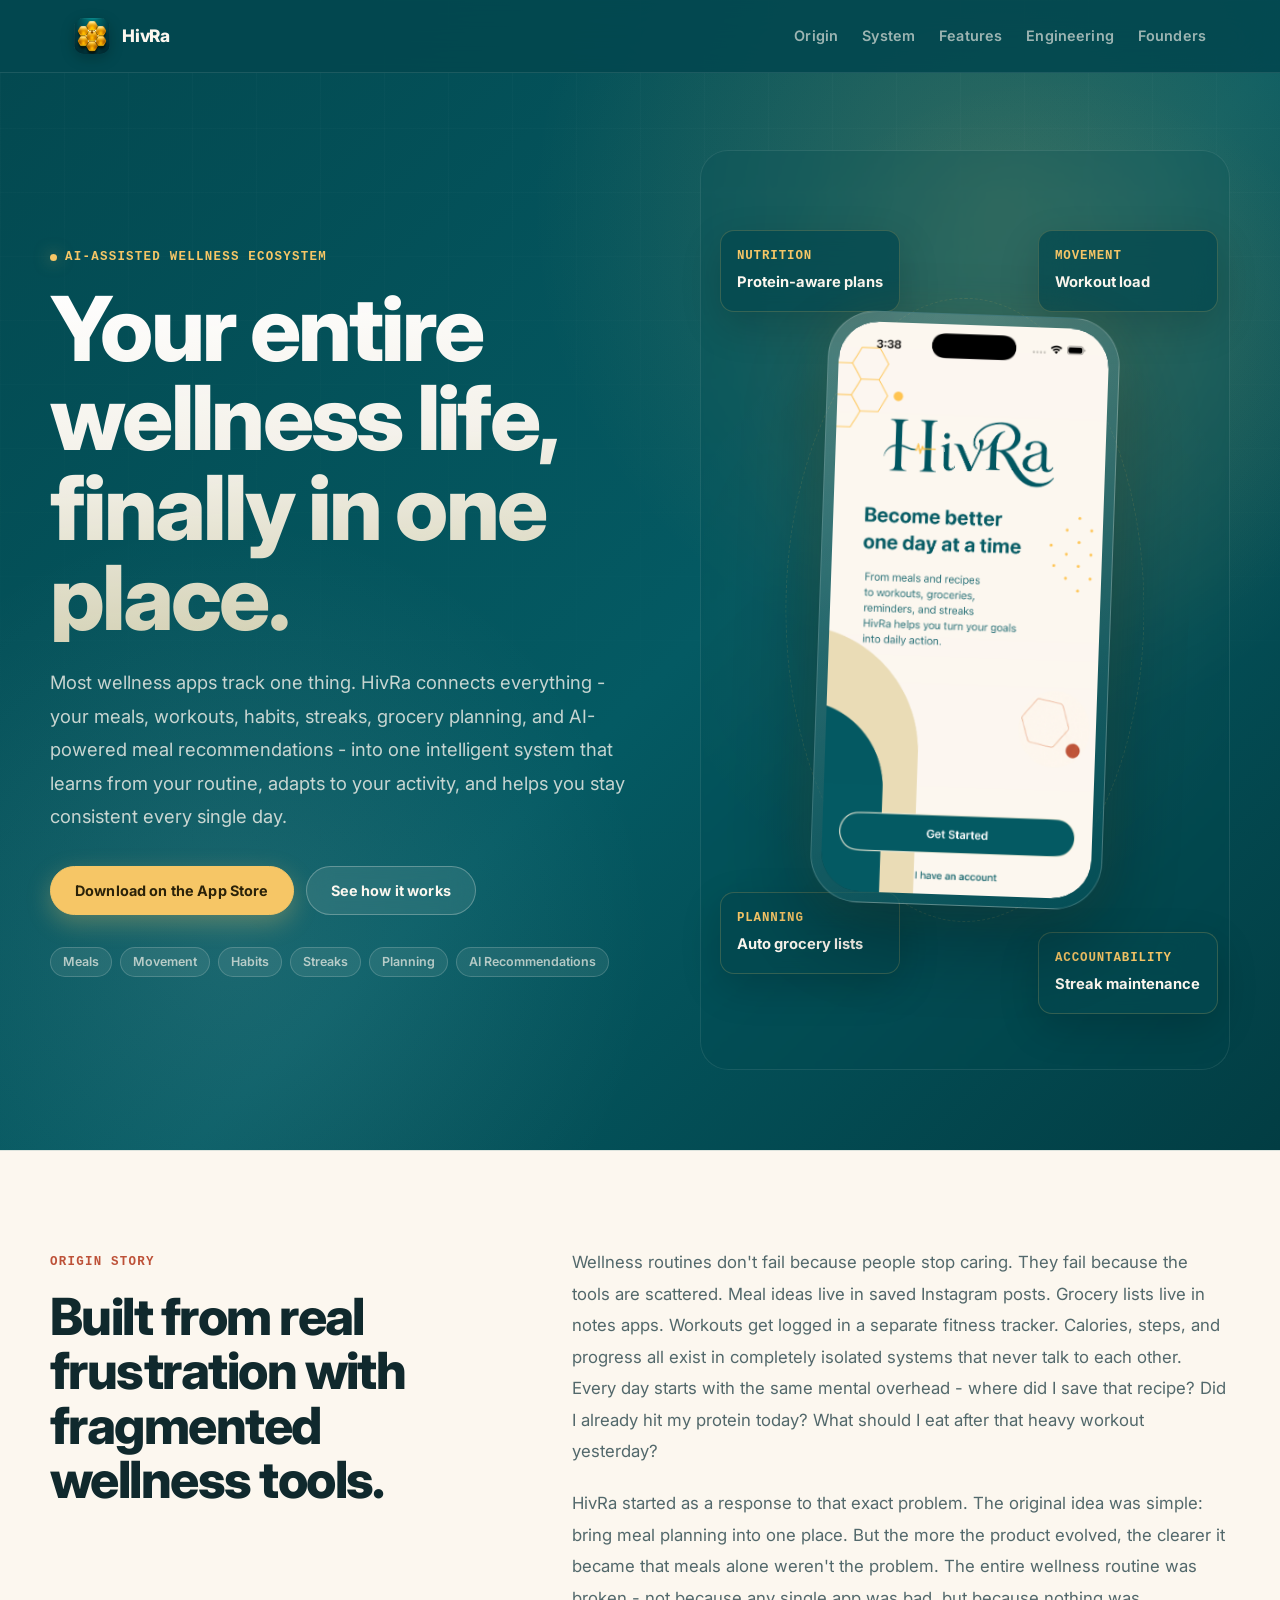
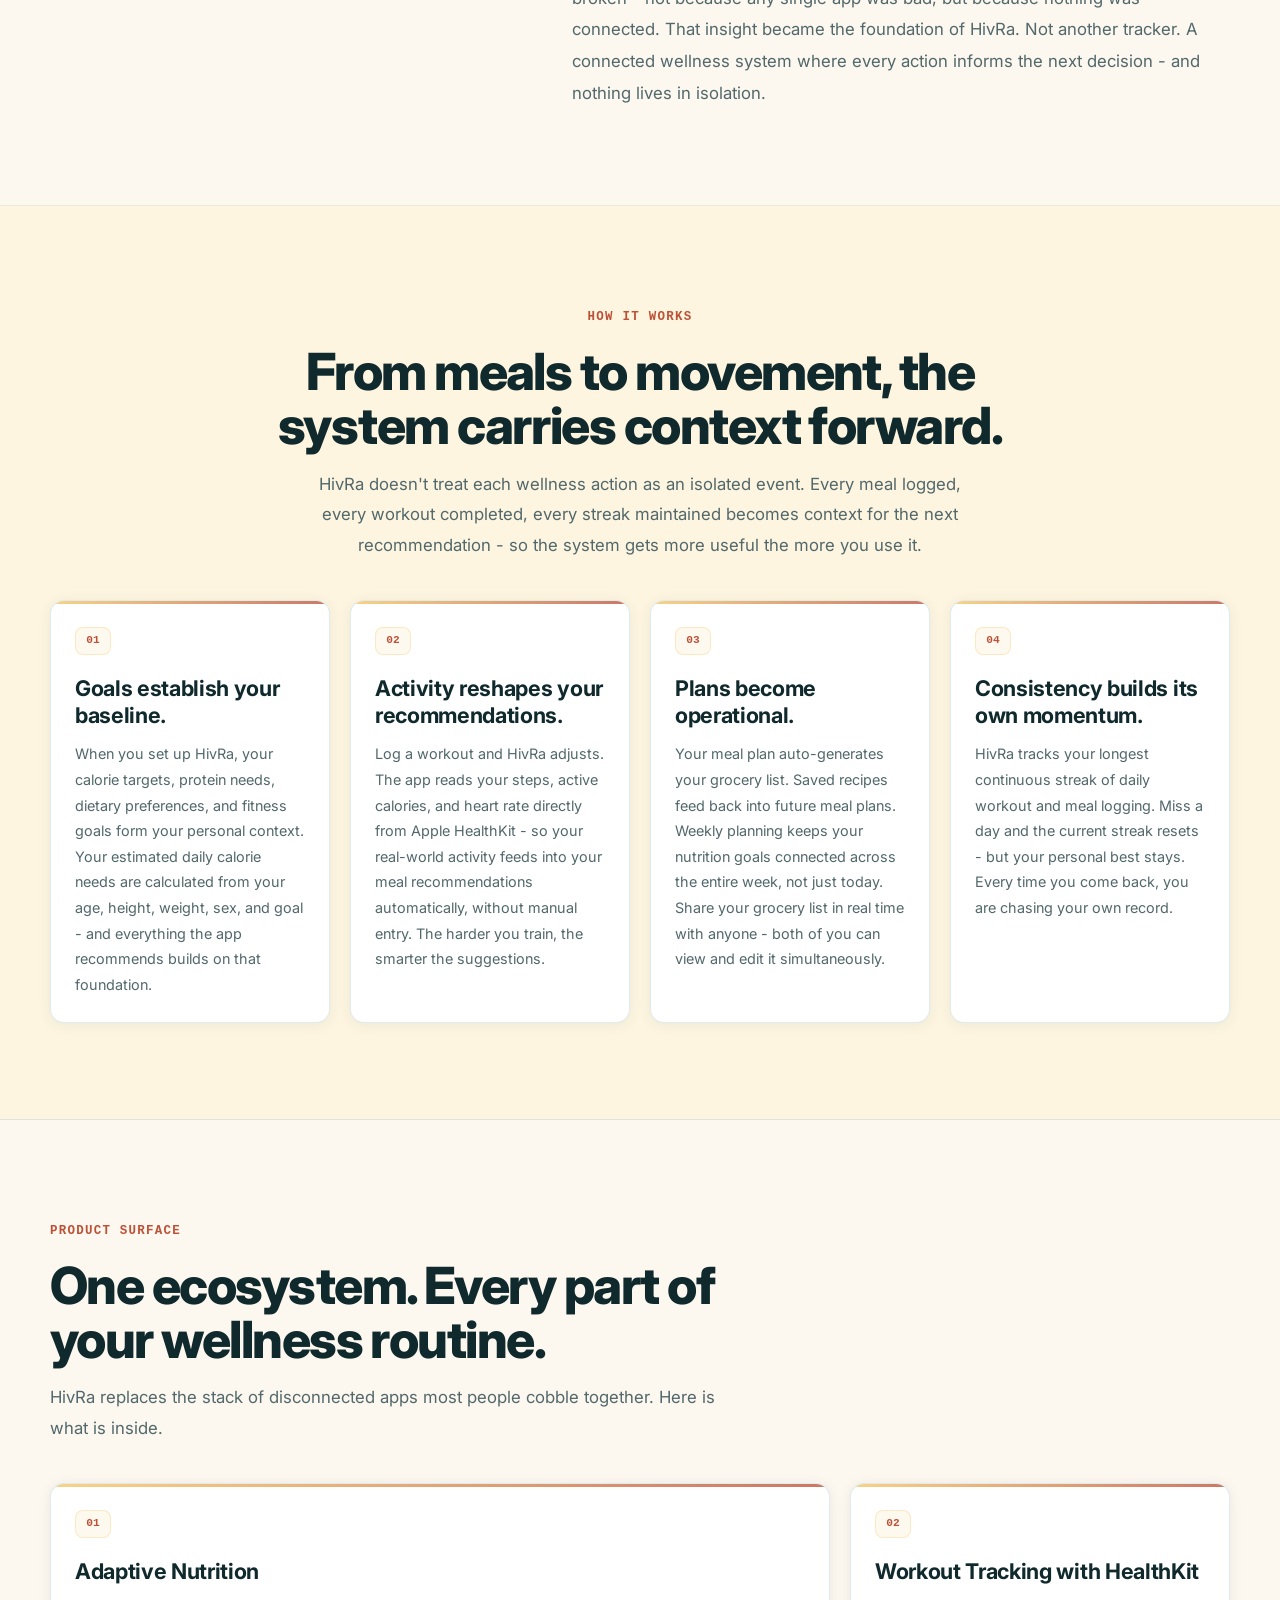
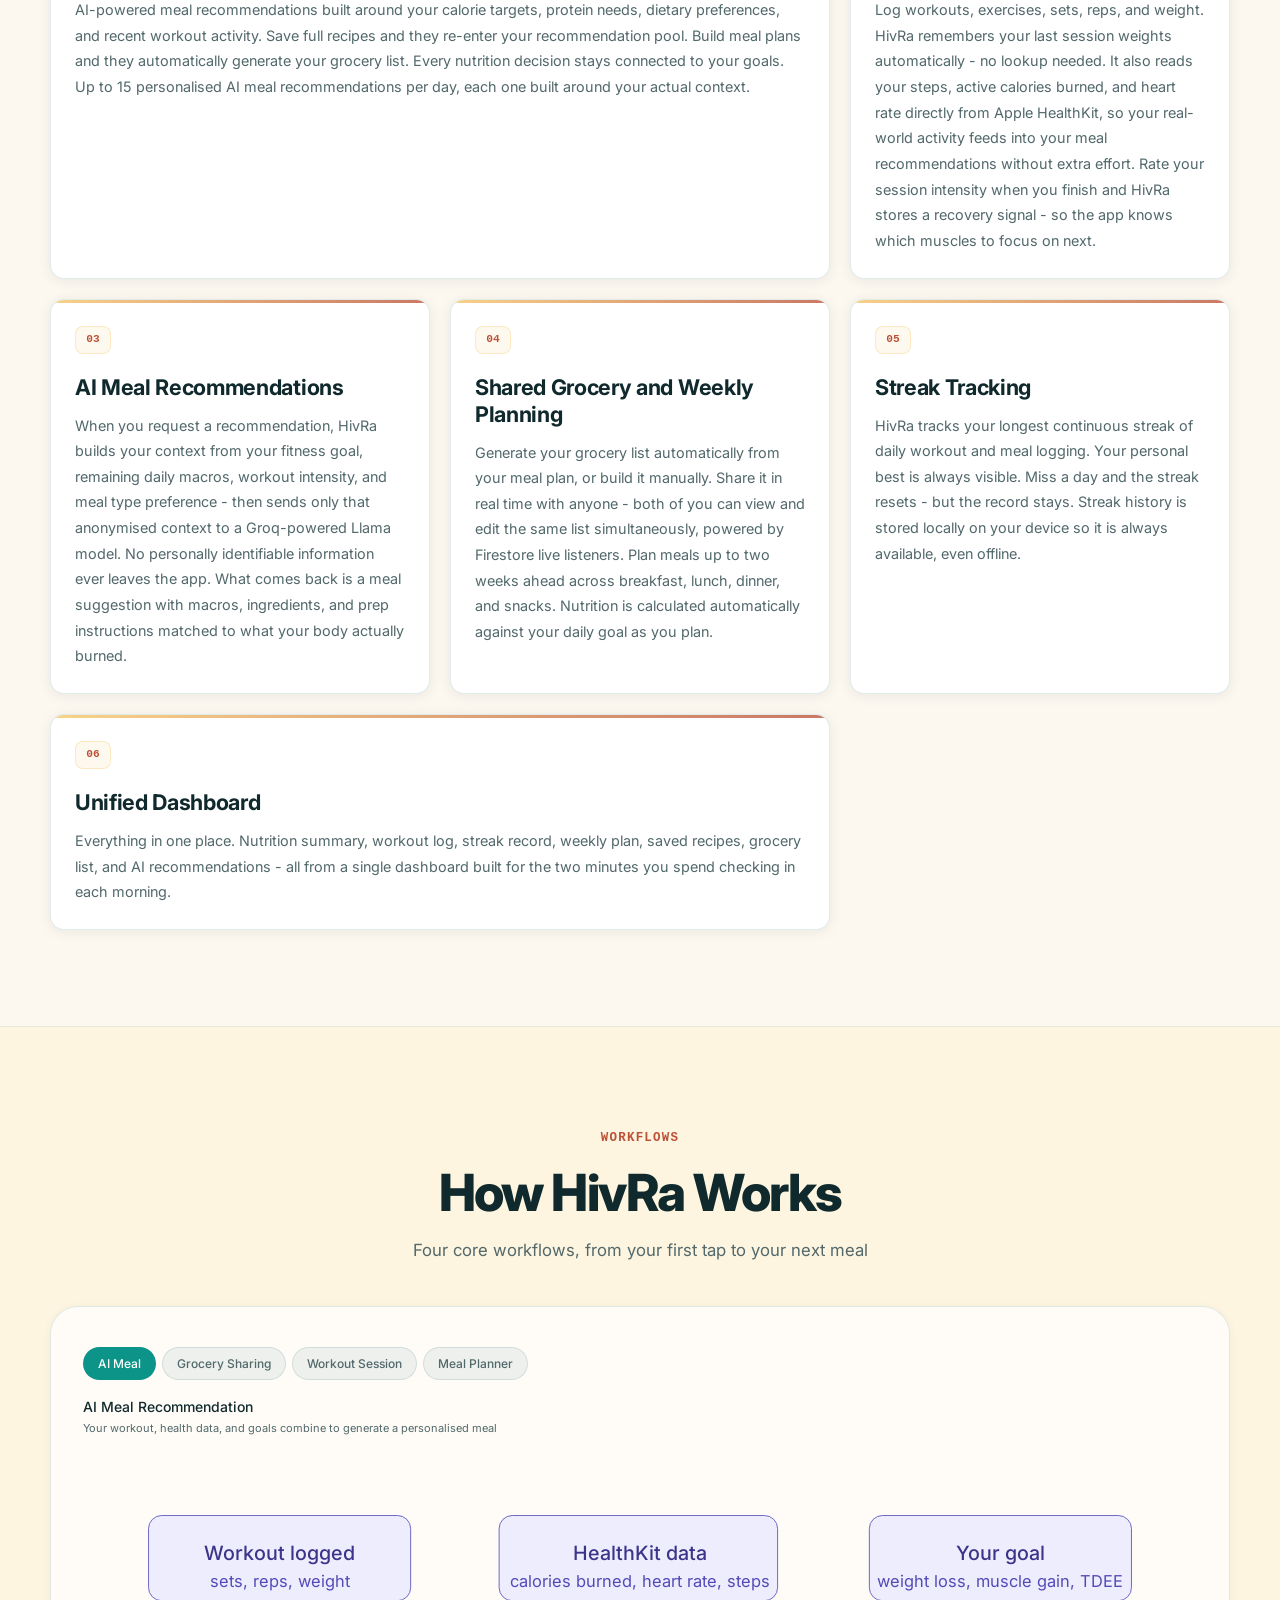
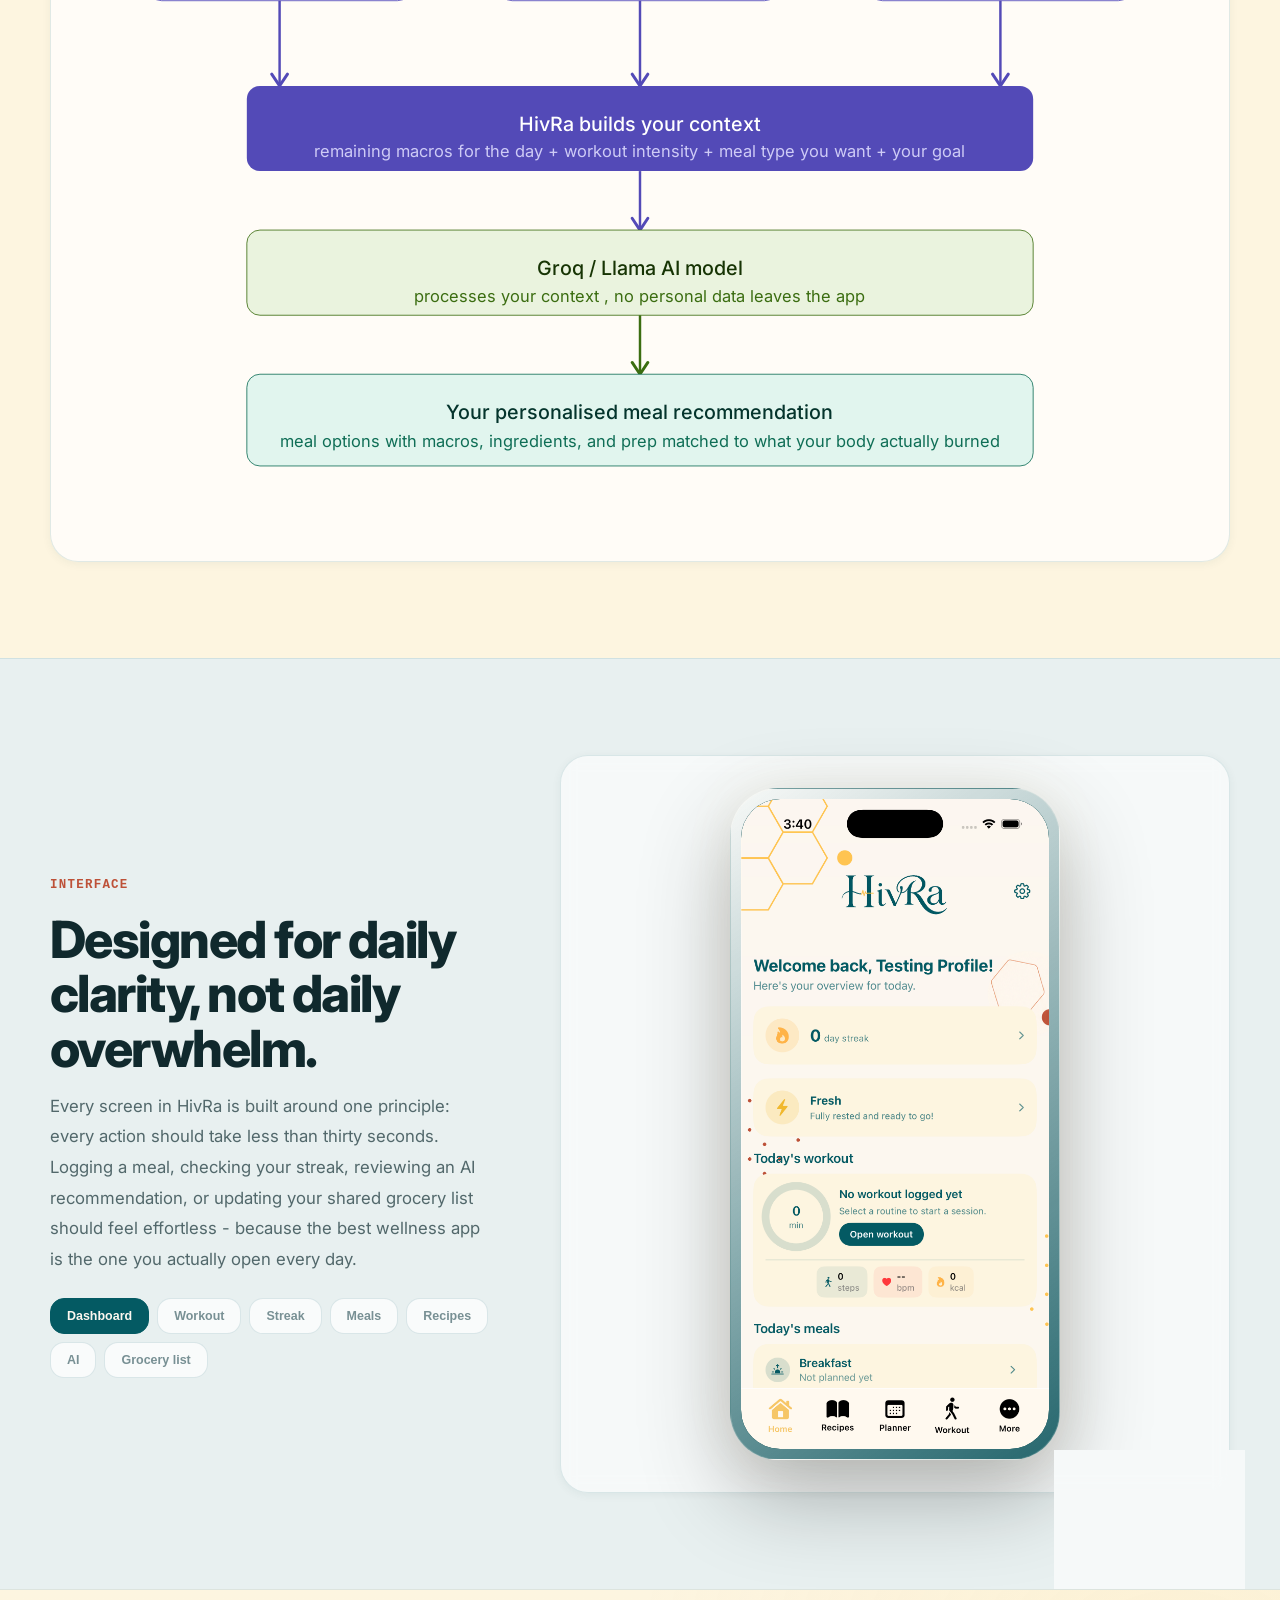
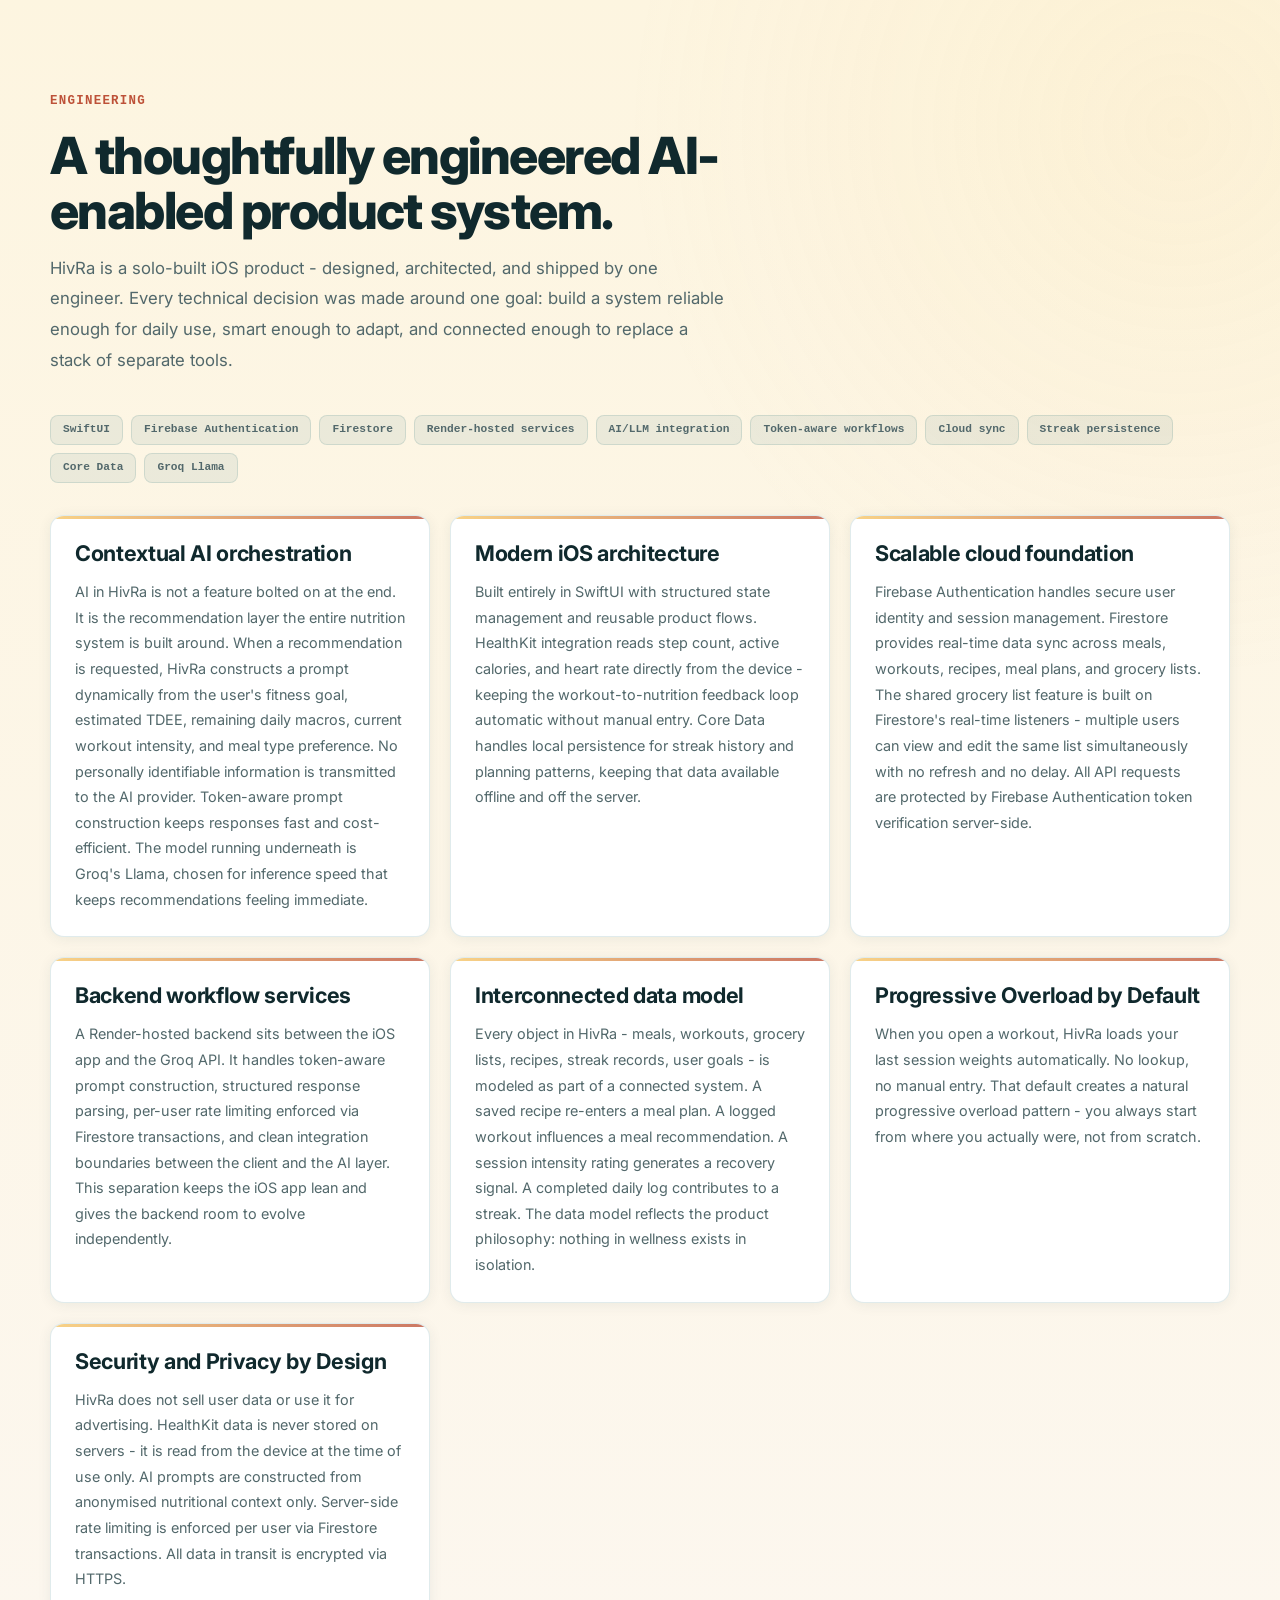
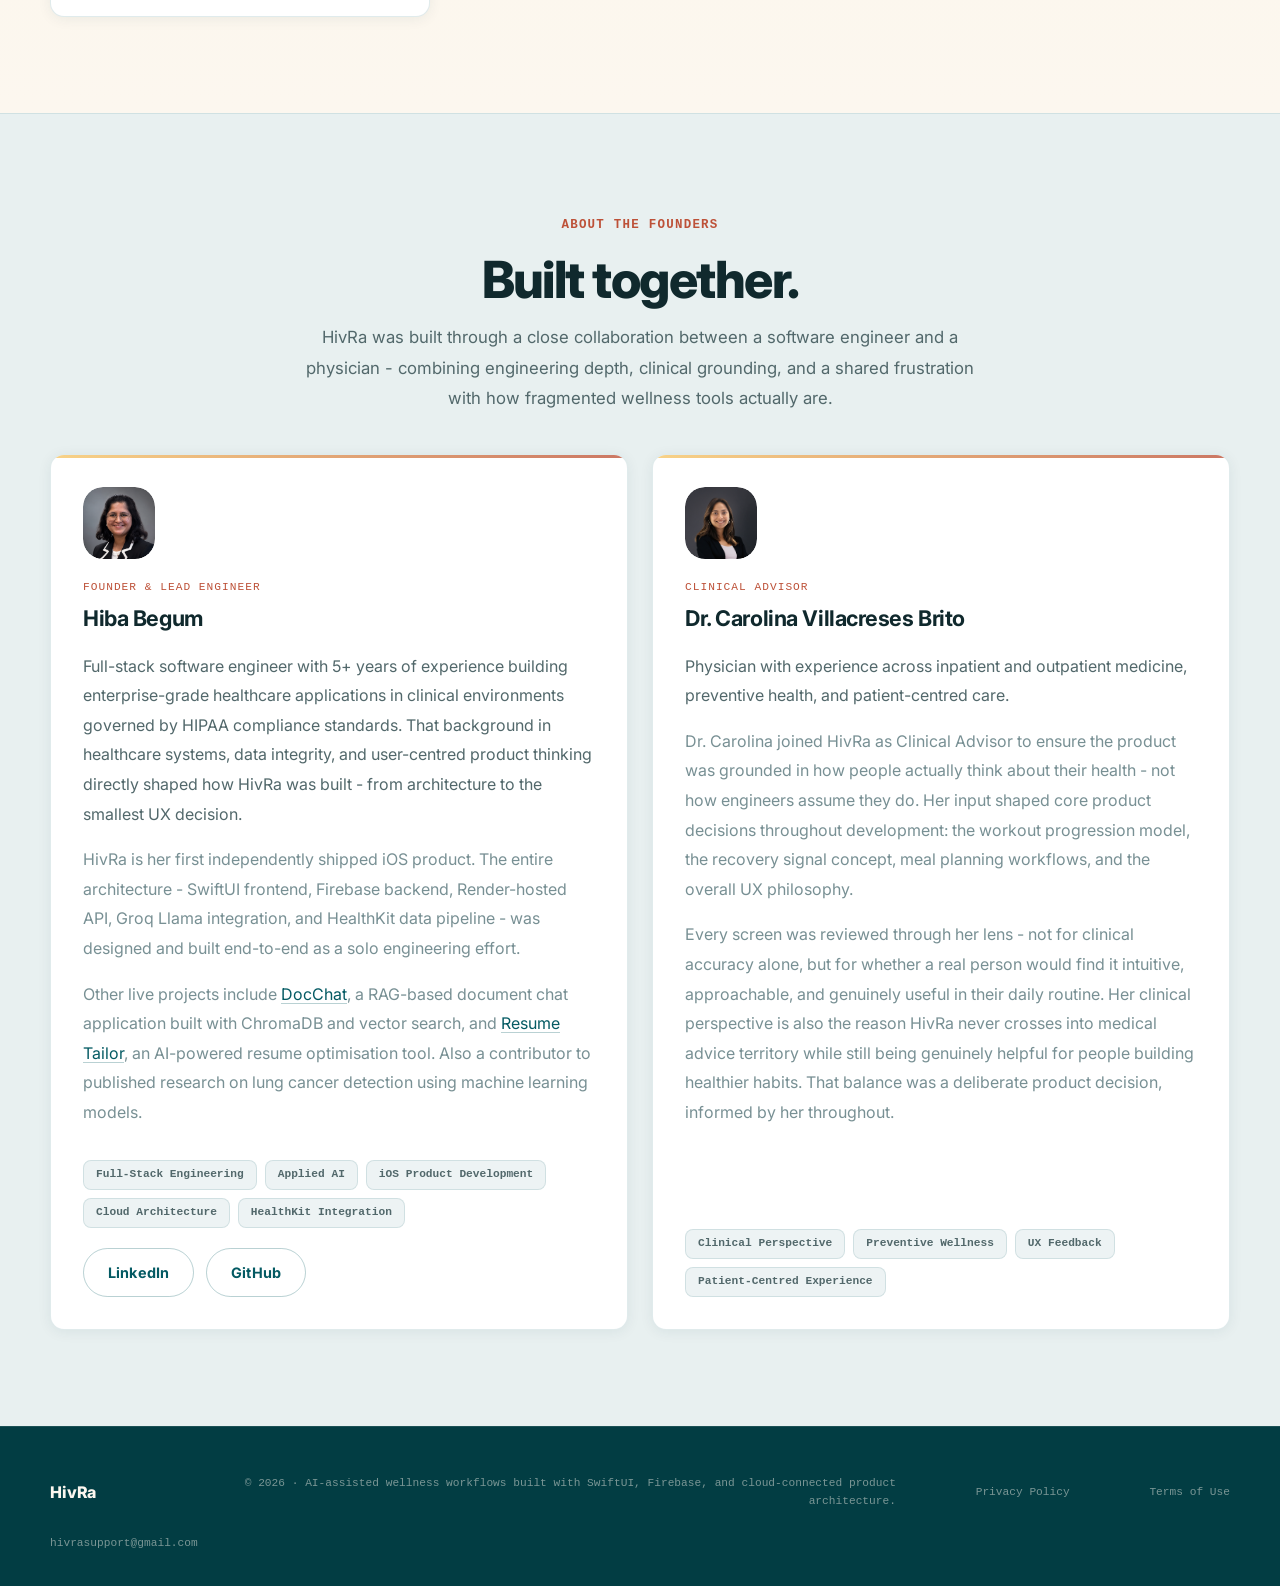
==== commit 0428be85: "Updating images" ====
--- a/index.html
+++ b/index.html
@@ -12,7 +12,8 @@
     <meta property="og:description" content="Your entire wellness workflow, intelligently connected.">
     <meta property="og:type" content="website">
 
-    <link rel="icon" href="assets/images/AppIcon.png" type="image/png">
+    <link rel="icon" href="assets/images/favicon.png" type="image/png" sizes="64x64">
+    <link rel="icon" href="assets/images/favicon-32.png" type="image/png" sizes="32x32">
     <link rel="preconnect" href="https://fonts.googleapis.com">
     <link rel="preconnect" href="https://fonts.gstatic.com" crossorigin>
     <link href="https://fonts.googleapis.com/css2?family=Inter:wght@400;500;600;700;800&display=swap" rel="stylesheet">
@@ -76,22 +77,23 @@
                         <span class="system-map__label">Wellness OS</span>
                         <strong>Context engine</strong>
                     </div>
-                    <div class="system-node system-node--nutrition">
-                        <span>Nutrition</span>
-                        <strong>Protein-aware plans</strong>
-                    </div>
-                    <div class="system-node system-node--training">
-                        <span>Movement</span>
-                        <strong>Workout load</strong>
-                    </div>
-                    <div class="system-node system-node--grocery">
-                        <span>Planning</span>
-                        <strong>Auto grocery lists</strong>
-                    </div>
-                    <div class="system-node system-node--habits">
-                        <span>Accountability</span>
-                        <strong>Streak maintenance</strong>
-                    </div>
+                </div>
+
+                <div class="system-node system-node--nutrition">
+                    <span>Nutrition</span>
+                    <strong>Protein-aware plans</strong>
+                </div>
+                <div class="system-node system-node--training">
+                    <span>Movement</span>
+                    <strong>Workout load</strong>
+                </div>
+                <div class="system-node system-node--grocery">
+                    <span>Planning</span>
+                    <strong>Auto grocery lists</strong>
+                </div>
+                <div class="system-node system-node--habits">
+                    <span>Accountability</span>
+                    <strong>Streak maintenance</strong>
                 </div>
 
                 <div class="phone phone--hero">
@@ -383,11 +385,13 @@
                 </header>
                 <div class="founders__grid">
                     <div class="founder-card">
-                        <div class="founder-card__avatar founder-card__avatar--hiba">HB</div>
+                        <div class="founder-card__avatar founder-card__avatar--hiba">
+                            <img src="assets/images/hiba.png" alt="Hiba Begum" class="founder-card__photo">
+                        </div>
                         <div class="founder-card__role">Founder &amp; Lead Engineer</div>
                         <h3 class="founder-card__name">Hiba Begum</h3>
                         <p class="founder-card__bio">
-                            Full-stack software engineer with 4+ years of experience building enterprise-grade healthcare applications in clinical environments governed by HIPAA compliance standards. That background in healthcare systems, data integrity, and user-centred product thinking directly shaped how HivRa was built - from architecture to the smallest UX decision.
+                            Full-stack software engineer with 5+ years of experience building enterprise-grade healthcare applications in clinical environments governed by HIPAA compliance standards. That background in healthcare systems, data integrity, and user-centred product thinking directly shaped how HivRa was built - from architecture to the smallest UX decision.
                         </p>
                         <p class="founder-card__bio founder-card__bio--secondary">
                             HivRa is her first independently shipped iOS product. The entire architecture - SwiftUI frontend, Firebase backend, Render-hosted API, Groq Llama integration, and HealthKit data pipeline - was designed and built end-to-end as a solo engineering effort.
@@ -408,7 +412,9 @@
                         </div>
                     </div>
                     <div class="founder-card">
-                        <div class="founder-card__avatar founder-card__avatar--carolina">CV</div>
+                        <div class="founder-card__avatar founder-card__avatar--carolina">
+                            <img src="assets/images/carolina.png" alt="Dr. Carolina Villacreses Brito" class="founder-card__photo">
+                        </div>
                         <div class="founder-card__role">Clinical Advisor</div>
                         <h3 class="founder-card__name">Dr. Carolina Villacreses Brito</h3>
                         <p class="founder-card__bio">
--- a/css/variables.css
+++ b/css/variables.css
@@ -3,69 +3,94 @@
    ============================================ */
 
 :root {
-    --color-bg-deep: #045A63;
-    --color-bg-surface: #034f57;
-    --color-bg-elevated: #056470;
-    --color-bg-glass: rgba(4, 90, 99, 0.6);
+  /* ── Brand palette ── */
+  --color-teal-900: #023D43;
+  --color-teal-800: #03484F;
+  --color-teal-700: #045A63;
+  --color-teal-600: #0B6B72;
 
-    /* Aliases matching spec */
-    --color-bg-primary: #045A63;
-    --color-bg-secondary: #034f57;
-    --color-bg-card: rgba(4, 90, 99, 0.6);
+  --color-cream-50:    #FCF7EF;
+  --color-cream-100:   #FDF5E0;
+  --color-beige:       #EADCB6;
+  --color-gold:        #F6C666;
+  --color-gold-bright: #FFD47A;
+  --color-mist:        #E8F0F0;
+  --color-blush:       #FBEAE8;
+  --color-clay:        #BD5138;
 
-    --color-border: rgba(246, 198, 102, 0.15);
-    --color-border-hover: rgba(246, 198, 102, 0.35);
-    --color-border-subtle: rgba(252, 247, 239, 0.08);
+  /* ── Semantic backgrounds ── */
+  --color-bg:      var(--color-cream-50);
+  --color-bg-soft: var(--color-cream-100);
+  --color-bg-mist: var(--color-mist);
+  --color-bg-dark: var(--color-teal-700);
 
-    --color-text-primary: #FCF7EF;
-    --color-text-secondary: #EADCB6;
-    --color-text-muted: rgba(252, 247, 239, 0.5);
+  /* ── Text (light sections) ── */
+  --color-text-primary:   #10292D;
+  --color-text-secondary: #52686B;
+  --color-text-muted:     #789094;
 
-    --color-accent: #F6C666;
-    --color-accent-primary: #F6C666;
-    --color-accent-strong: #BD5138;
-    --color-accent-secondary: #BD5138;
-    --color-accent-warm: #EADCB6;
-    --color-accent-tertiary: #EADCB6;
-    --color-accent-soft: rgba(246, 198, 102, 0.14);
-    --color-accent-blue: rgba(246, 198, 102, 0.16);
+  /* ── Text (dark sections) ── */
+  --color-text-on-dark:       #FCF7EF;
+  --color-text-on-dark-soft:  rgba(252, 247, 239, 0.78);
+  --color-text-on-dark-muted: rgba(252, 247, 239, 0.48);
 
-    --font-sans: 'Inter', system-ui, -apple-system, BlinkMacSystemFont, 'Segoe UI', sans-serif;
-    --font-mono: ui-monospace, SFMono-Regular, 'SF Mono', Menlo, Monaco, Consolas, monospace;
+  /* ── Accents ── */
+  --color-accent:      var(--color-gold);
+  --color-accent-clay: var(--color-clay);
 
-    --text-display: clamp(3.25rem, 7vw, 6.9rem);
-    --text-h1: clamp(2rem, 4vw, 3.75rem);
-    --text-h2: clamp(1.05rem, 2vw, 1.35rem);
-    --text-body: 1rem;
-    --text-sm: 0.9rem;
-    --text-xs: 0.78rem;
-    --text-2xs: 0.7rem;
+  /* ── Borders ── */
+  --color-border:       rgba(4, 90, 99, 0.12);
+  --color-border-hover: rgba(4, 90, 99, 0.26);
+  --color-border-light: rgba(252, 247, 239, 0.16);
+  --color-border-gold:  rgba(246, 198, 102, 0.34);
 
-    --space-1: 0.25rem;
-    --space-2: 0.5rem;
-    --space-3: 0.75rem;
-    --space-4: 1rem;
-    --space-5: 1.25rem;
-    --space-6: 1.5rem;
-    --space-8: 2rem;
-    --space-10: 2.5rem;
-    --space-12: 3rem;
-    --space-16: 4rem;
-    --space-20: 5rem;
-    --space-24: 6rem;
+  /* ── Shadows ── */
+  --shadow-sm:       0 2px 10px rgba(2, 61, 67, 0.06);
+  --shadow-md:       0 8px 30px rgba(2, 61, 67, 0.10);
+  --shadow-lg:       0 20px 60px rgba(2, 61, 67, 0.17);
+  --shadow-card:     0 2px 14px rgba(2, 61, 67, 0.07), 0 1px 0 rgba(255,255,255,0.9) inset;
+  --shadow-phone:    0 34px 90px rgba(0,0,0,0.30), 0 0 50px rgba(246,198,102,0.08);
+  --shadow-elevated: 0 24px 70px rgba(0,0,0,0.22);
 
-    --container-max: 1180px;
-    --container-padding: var(--space-6);
-    --radius-sm: 6px;
-    --radius-md: 8px;
-    --radius-lg: 12px;
-    --radius-xl: 16px;
-    --radius-full: 9999px;
+  /* ── Typography ── */
+  --font-sans: 'Inter', system-ui, -apple-system, BlinkMacSystemFont, 'Segoe UI', sans-serif;
+  --font-mono: ui-monospace, SFMono-Regular, 'SF Mono', Menlo, Monaco, Consolas, monospace;
 
-    --transition-fast: 150ms ease;
-    --transition-base: 220ms ease;
-    --transition-slow: 360ms ease;
+  --text-display: clamp(3.25rem, 7vw, 6.9rem);
+  --text-h1:      clamp(2rem, 4vw, 3.75rem);
+  --text-h2:      clamp(1.05rem, 2vw, 1.35rem);
+  --text-body:    1rem;
+  --text-sm:      0.9rem;
+  --text-xs:      0.78rem;
+  --text-2xs:     0.7rem;
 
-    --shadow-phone: 0 34px 90px rgba(0, 0, 0, 0.46), 0 0 80px rgba(246, 198, 102, 0.12);
-    --shadow-elevated: 0 24px 70px rgba(0, 0, 0, 0.28);
+  /* ── Spacing ── */
+  --space-1:  0.25rem;
+  --space-2:  0.5rem;
+  --space-3:  0.75rem;
+  --space-4:  1rem;
+  --space-5:  1.25rem;
+  --space-6:  1.5rem;
+  --space-8:  2rem;
+  --space-10: 2.5rem;
+  --space-12: 3rem;
+  --space-16: 4rem;
+  --space-20: 5rem;
+  --space-24: 6rem;
+
+  /* ── Layout ── */
+  --container-max:     1180px;
+  --container-padding: var(--space-6);
+
+  /* ── Radius ── */
+  --radius-sm:   8px;
+  --radius-md:   14px;
+  --radius-lg:   20px;
+  --radius-xl:   28px;
+  --radius-full: 9999px;
+
+  /* ── Motion ── */
+  --transition-fast: 150ms ease;
+  --transition-base: 220ms ease;
+  --transition-slow: 360ms ease;
 }
--- a/css/base.css
+++ b/css/base.css
@@ -16,10 +16,7 @@
 
 body {
     font-family: var(--font-sans);
-    background:
-        linear-gradient(150deg, rgba(246, 198, 102, 0.08) 0%, rgba(4, 90, 99, 0) 34rem),
-        linear-gradient(25deg, rgba(189, 81, 56, 0.06), transparent 32rem),
-        var(--color-bg-deep);
+    background: var(--color-bg);
     color: var(--color-text-primary);
     line-height: 1.6;
     min-height: 100vh;
@@ -31,7 +28,7 @@
 }
 
 ::selection {
-    background: rgba(246, 198, 102, 0.22);
+    background: rgba(246, 198, 102, 0.26);
     color: var(--color-text-primary);
 }
 
@@ -40,20 +37,20 @@
 }
 
 ::-webkit-scrollbar-track {
-    background: var(--color-bg-deep);
+    background: var(--color-cream-100);
 }
 
 ::-webkit-scrollbar-thumb {
-    background: rgba(148, 163, 184, 0.24);
+    background: rgba(4, 90, 99, 0.22);
     border-radius: var(--radius-sm);
 }
 
 ::-webkit-scrollbar-thumb:hover {
-    background: rgba(148, 163, 184, 0.38);
+    background: rgba(4, 90, 99, 0.38);
 }
 
 :focus-visible {
-    outline: 2px solid var(--color-accent);
+    outline: 2px solid var(--color-teal-700);
     outline-offset: 3px;
 }
 
--- a/css/components.css
+++ b/css/components.css
@@ -2,71 +2,97 @@
    Components
    ============================================ */
 
+/* ── Links ── */
 .founder-card__link {
-    color: var(--color-accent);
+    color: var(--color-teal-700);
     text-decoration: underline;
-    text-decoration-color: rgba(246, 198, 102, 0.4);
+    text-decoration-color: rgba(4, 90, 99, 0.28);
     text-underline-offset: 3px;
     transition: color 0.15s ease, text-decoration-color 0.15s ease;
 }
 
 .founder-card__link:hover {
-    color: var(--color-text-primary);
+    color: var(--color-clay);
     text-decoration-color: currentColor;
 }
 
+/* ── Buttons ── */
 .btn {
     display: inline-flex;
     align-items: center;
     justify-content: center;
     gap: var(--space-2);
-    min-height: 46px;
-    padding: var(--space-3) var(--space-5);
-    border-radius: var(--radius-md);
+    min-height: 48px;
+    padding: var(--space-3) var(--space-6);
+    border-radius: var(--radius-full);
     font-size: var(--text-sm);
     font-weight: 700;
     text-decoration: none;
-    border: 1px solid transparent;
+    border: 1.5px solid transparent;
     cursor: pointer;
-    transition: transform var(--transition-base), border-color var(--transition-base), background var(--transition-base), color var(--transition-base);
+    letter-spacing: 0.01em;
+    transition:
+        transform var(--transition-base),
+        box-shadow var(--transition-base),
+        background var(--transition-base),
+        border-color var(--transition-base),
+        color var(--transition-base);
 }
 
 .btn:hover {
-    transform: translateY(-1px);
-}
-
+    transform: translateY(-2px);
+}
+
+/* Primary: golden CTA */
 .btn--primary {
-    background: #F6C666;
-    color: #045A63;
+    background: var(--color-gold);
+    color: #2B2209;
+    border-color: var(--color-gold);
+    box-shadow: 0 8px 24px rgba(246, 198, 102, 0.30);
 }
 
 .btn--primary:hover {
-    background: #EADCB6;
-    transform: translateY(-1px);
-}
-
+    background: var(--color-gold-bright);
+    border-color: var(--color-gold-bright);
+    box-shadow: 0 14px 36px rgba(246, 198, 102, 0.44);
+}
+
+/* Secondary: ghost on dark (hero) */
 .btn--secondary {
-    background: rgba(4, 90, 99, 0.3);
-    color: #F6C666;
-    border-color: #F6C666;
+    background: rgba(252, 247, 239, 0.09);
+    color: var(--color-text-on-dark);
+    border-color: rgba(252, 247, 239, 0.28);
+    backdrop-filter: blur(12px);
 }
 
 .btn--secondary:hover {
-    border-color: #EADCB6;
-    color: #EADCB6;
-    background: rgba(4, 90, 99, 0.5);
-}
-
+    background: rgba(252, 247, 239, 0.16);
+    border-color: rgba(252, 247, 239, 0.48);
+}
+
+/* Outline teal: for light section contexts */
+.btn--outline {
+    background: transparent;
+    color: var(--color-teal-700);
+    border-color: var(--color-border-hover);
+}
+
+.btn--outline:hover {
+    background: rgba(4, 90, 99, 0.06);
+    border-color: var(--color-teal-700);
+}
+
+/* ── Eyebrow ── */
 .eyebrow {
     display: inline-flex;
     align-items: center;
     gap: var(--space-2);
     margin-bottom: var(--space-4);
-    color: var(--color-accent);
+    color: var(--color-clay);
     font-family: var(--font-mono);
     font-size: var(--text-xs);
     font-weight: 700;
-    letter-spacing: 0.08em;
+    letter-spacing: 0.10em;
     text-transform: uppercase;
 }
 
@@ -74,10 +100,22 @@
     width: 7px;
     height: 7px;
     border-radius: var(--radius-full);
-    background: var(--color-accent);
-    box-shadow: 0 0 22px rgba(246, 198, 102, 0.85);
-}
-
+    background: var(--color-clay);
+    box-shadow: 0 0 10px rgba(189, 81, 56, 0.42);
+    flex-shrink: 0;
+}
+
+/* Override: hero has dark bg so use gold */
+.hero .eyebrow {
+    color: var(--color-gold);
+}
+
+.hero .eyebrow__dot {
+    background: var(--color-gold);
+    box-shadow: 0 0 16px rgba(246, 198, 102, 0.60);
+}
+
+/* ── Tags ── */
 .tags {
     display: flex;
     flex-wrap: wrap;
@@ -94,14 +132,16 @@
     align-items: center;
     min-height: 30px;
     padding: var(--space-1) var(--space-3);
-    background: rgba(4, 90, 99, 0.72);
+    background: rgba(4, 90, 99, 0.07);
     border: 1px solid var(--color-border);
     border-radius: var(--radius-sm);
     color: var(--color-text-secondary);
     font-family: var(--font-mono);
     font-size: var(--text-2xs);
-}
-
+    font-weight: 600;
+}
+
+/* ── Phone mockup ── */
 .phone {
     width: 292px;
     margin: 0 auto;
@@ -118,15 +158,15 @@
 }
 
 .phone__frame {
-    background: linear-gradient(145deg, rgba(252, 247, 239, 0.18), rgba(3, 79, 87, 0.88));
+    background: linear-gradient(145deg, rgba(252, 247, 239, 0.22), rgba(3, 79, 87, 0.86));
     border-radius: 48px;
     padding: 10px;
-    border: 1px solid rgba(252, 247, 239, 0.18);
+    border: 1px solid rgba(252, 247, 239, 0.20);
     box-shadow: var(--shadow-phone);
 }
 
 .phone__screen {
-    background-color: var(--color-bg-deep);
+    background-color: var(--color-teal-800);
     border-radius: 39px;
     overflow: hidden;
     aspect-ratio: 9 / 19;
@@ -167,43 +207,45 @@
     display: block;
 }
 
+/* ── Cards (default: cream/white, for light sections) ── */
 .feature-card,
 .workflow-card,
 .arch-card {
     position: relative;
     overflow: hidden;
     padding: var(--space-6);
-    background: linear-gradient(180deg, rgba(5, 100, 112, 0.84), rgba(4, 90, 99, 0.52));
+    background: #FFFFFF;
     border: 1px solid var(--color-border);
     border-radius: var(--radius-md);
-    box-shadow: 0 1px 0 rgba(252, 247, 239, 0.04) inset;
-    transition: transform var(--transition-base), border-color var(--transition-base), background var(--transition-base);
+    box-shadow: var(--shadow-card);
+    transition:
+        transform var(--transition-base),
+        border-color var(--transition-base),
+        box-shadow var(--transition-base);
 }
 
 .feature-card:hover,
 .workflow-card:hover,
 .arch-card:hover {
-    transform: translateY(-2px);
+    transform: translateY(-3px);
     border-color: var(--color-border-hover);
-    background: linear-gradient(180deg, rgba(5, 110, 124, 0.95), rgba(5, 100, 112, 0.68));
-}
-
+    box-shadow: var(--shadow-md);
+}
+
+/* Accent top bar */
 .feature-card::before,
+.workflow-card::before,
 .arch-card::before {
     content: '';
     position: absolute;
-    inset: 0;
-    background: linear-gradient(135deg, rgba(246, 198, 102, 0.1), transparent 38%);
-    pointer-events: none;
-    opacity: 0.68;
-}
-
-.feature-card > *,
-.arch-card > * {
-    position: relative;
-    z-index: 1;
-}
-
+    inset: 0 0 auto 0;
+    height: 3px;
+    border-radius: var(--radius-md) var(--radius-md) 0 0;
+    background: linear-gradient(90deg, var(--color-gold), var(--color-clay));
+    opacity: 0.78;
+}
+
+/* ── Card icon / number badge ── */
 .feature-card__icon,
 .workflow-card__number {
     display: inline-flex;
@@ -212,14 +254,16 @@
     width: 36px;
     height: 28px;
     margin-bottom: var(--space-5);
-    border: 1px solid rgba(246, 198, 102, 0.35);
+    border: 1px solid var(--color-border-gold);
     border-radius: var(--radius-sm);
-    color: var(--color-accent);
+    background: rgba(246, 198, 102, 0.10);
+    color: var(--color-clay);
     font-family: var(--font-mono);
     font-size: var(--text-2xs);
     font-weight: 800;
 }
 
+/* ── Card typography ── */
 .feature-card__title,
 .workflow-card h3,
 .arch-card__title {
@@ -227,23 +271,25 @@
     color: var(--color-text-primary);
     font-size: var(--text-h2);
     font-weight: 700;
-    letter-spacing: 0;
+    letter-spacing: -0.015em;
+    line-height: 1.25;
 }
 
 .feature-card__desc,
 .workflow-card p,
 .arch-card__desc {
-    color: var(--color-text-muted);
+    color: var(--color-text-secondary);
     font-size: var(--text-sm);
-    line-height: 1.75;
-}
-
+    line-height: 1.78;
+}
+
+/* ── Tabs (default: for cream/mist sections) ── */
 .tab {
-    min-height: 38px;
+    min-height: 36px;
     padding: var(--space-2) var(--space-4);
     border-radius: var(--radius-md);
     border: 1px solid var(--color-border);
-    background: rgba(4, 90, 99, 0.7);
+    background: rgba(255, 255, 255, 0.72);
     color: var(--color-text-muted);
     font-size: var(--text-xs);
     font-weight: 700;
@@ -254,10 +300,11 @@
 .tab:hover {
     color: var(--color-text-primary);
     border-color: var(--color-border-hover);
+    background: #FFFFFF;
 }
 
 .tab--active {
-    background: rgba(246, 198, 102, 0.14);
-    border-color: rgba(246, 198, 102, 0.38);
-    color: var(--color-accent);
-}
+    background: var(--color-teal-700);
+    border-color: var(--color-teal-700);
+    color: var(--color-text-on-dark);
+}
--- a/css/sections.css
+++ b/css/sections.css
@@ -2,20 +2,21 @@
    Sections
    ============================================ */
 
+/* ── Nav ── */
 .nav {
     position: fixed;
     top: 0;
     width: 100%;
     z-index: 100;
-    background: rgba(3, 79, 87, 0.92);
+    background: rgba(3, 72, 79, 0.90);
     backdrop-filter: blur(22px);
     -webkit-backdrop-filter: blur(22px);
-    border-bottom: 1px solid var(--color-border);
+    border-bottom: 1px solid rgba(252, 247, 239, 0.10);
 }
 
 .nav__container {
     max-width: var(--container-max);
-    height: 68px;
+    height: 72px;
     margin: 0 auto;
     padding: 0 var(--container-padding);
     display: flex;
@@ -26,20 +27,34 @@
 .nav__logo {
     display: inline-flex;
     align-items: center;
-    gap: var(--space-2);
-    color: var(--color-text-primary);
-    font-size: 0.98rem;
+    gap: var(--space-3);
+    color: var(--color-text-on-dark);
+    font-size: 1.08rem;
     font-weight: 800;
     text-decoration: none;
-}
-
-.nav__logo-mark {
-    width: 18px;
-    height: 18px;
-    border-radius: 50%;
-    background:
-        radial-gradient(circle at 35% 35%, #fff 0 8%, transparent 9%),
-        conic-gradient(from 80deg, var(--color-accent), var(--color-accent-strong), var(--color-accent-warm), var(--color-accent));
+    letter-spacing: -0.01em;
+}
+
+/* Force correct size regardless of inline styles */
+/*.nav__logo-img {
+    width: 36px !important;
+    height: 36px !important;
+    border-radius: 10px !important;
+    object-fit: cover !important;
+    flex-shrink: 0;
+    box-shadow: 0 4px 14px rgba(0, 0, 0, 0.22);
+}*/
+.nav__logo-img {
+    width: 36px !important;
+    height: 36px !important;
+    object-fit: cover !important;
+    object-position: center !important;
+    flex-shrink: 0;
+    display: block;
+    border-radius: 10px !important;
+    overflow: hidden;
+    background: transparent !important;
+    box-shadow: 0 4px 14px rgba(0, 0, 0, 0.22);
 }
 
 .nav__links {
@@ -49,15 +64,16 @@
 }
 
 .nav__link {
-    color: var(--color-text-muted);
+    color: rgba(252, 247, 239, 0.62);
     text-decoration: none;
     font-size: var(--text-sm);
     font-weight: 600;
+    letter-spacing: 0.01em;
     transition: color var(--transition-fast);
 }
 
 .nav__link:hover {
-    color: var(--color-text-primary);
+    color: var(--color-gold);
 }
 
 .nav__toggle {
@@ -74,37 +90,46 @@
     display: block;
     width: 24px;
     height: 2px;
-    background-color: var(--color-text-primary);
+    background-color: var(--color-text-on-dark);
+    border-radius: 2px;
     transition: all var(--transition-base);
 }
 
+/* ── Hero (dark teal) ── */
 .hero {
     min-height: 100vh;
     padding: 150px var(--container-padding) var(--space-20);
     position: relative;
     overflow: hidden;
-}
-
+    background:
+        radial-gradient(circle at 78% 18%, rgba(246, 198, 102, 0.18), transparent 34%),
+        radial-gradient(circle at 18% 82%, rgba(232, 240, 240, 0.10), transparent 30%),
+        linear-gradient(135deg, #03484F 0%, #045A63 55%, #023D43 100%);
+    color: var(--color-text-on-dark);
+}
+
+/* Subtle grid texture */
 .hero::before {
     content: '';
     position: absolute;
     inset: 0;
     background:
-        linear-gradient(rgba(148, 163, 184, 0.035) 1px, transparent 1px),
-        linear-gradient(90deg, rgba(148, 163, 184, 0.035) 1px, transparent 1px);
-    background-size: 56px 56px;
-    mask-image: linear-gradient(to bottom, black, transparent 82%);
+        linear-gradient(rgba(252, 247, 239, 0.024) 1px, transparent 1px),
+        linear-gradient(90deg, rgba(252, 247, 239, 0.024) 1px, transparent 1px);
+    background-size: 64px 64px;
+    mask-image: linear-gradient(to bottom, black, transparent 80%);
     pointer-events: none;
 }
 
+/* Warm glow orb */
 .hero::after {
     content: '';
     position: absolute;
-    right: -18rem;
-    top: 7rem;
-    width: 48rem;
-    height: 48rem;
-    background: linear-gradient(135deg, rgba(246, 198, 102, 0.14), rgba(189, 81, 56, 0.04), transparent 70%);
+    right: -8rem;
+    top: 3rem;
+    width: 44rem;
+    height: 44rem;
+    background: radial-gradient(circle, rgba(246, 198, 102, 0.11), transparent 65%);
     pointer-events: none;
 }
 
@@ -116,7 +141,7 @@
     min-height: calc(100vh - 230px);
     margin: 0 auto;
     display: grid;
-    grid-template-columns: minmax(0, 1.02fr) minmax(360px, 0.98fr);
+    grid-template-columns: minmax(0, 1.05fr) minmax(360px, 0.95fr);
     align-items: center;
     gap: var(--space-16);
 }
@@ -126,14 +151,15 @@
     min-width: 0;
 }
 
+/* Warm cream gradient on title instead of cold blue */
 .hero__title {
     margin-bottom: var(--space-6);
     max-width: 850px;
     font-size: var(--text-display);
     font-weight: 800;
-    line-height: 0.98;
-    letter-spacing: 0;
-    background: linear-gradient(180deg, #ffffff 0%, #d7e1f5 54%, #8ea0bc 100%);
+    line-height: 1.0;
+    letter-spacing: -0.03em;
+    background: linear-gradient(175deg, #FFFFFF 0%, rgba(252, 247, 239, 0.97) 44%, rgba(234, 220, 182, 0.88) 100%);
     -webkit-background-clip: text;
     -webkit-text-fill-color: transparent;
     background-clip: text;
@@ -142,9 +168,9 @@
 .hero__description {
     max-width: 640px;
     margin-bottom: var(--space-8);
-    color: var(--color-text-secondary);
-    font-size: clamp(1.05rem, 2vw, 1.25rem);
-    line-height: 1.75;
+    color: var(--color-text-on-dark-soft);
+    font-size: clamp(1rem, 1.8vw, 1.15rem);
+    line-height: 1.82;
 }
 
 .hero__actions {
@@ -165,147 +191,189 @@
     align-items: center;
     min-height: 30px;
     padding: var(--space-1) var(--space-3);
-    border: 1px solid var(--color-border);
+    border: 1px solid rgba(252, 247, 239, 0.18);
     border-radius: var(--radius-full);
-    color: var(--color-text-muted);
-    background: rgba(4, 90, 99, 0.54);
+    color: rgba(252, 247, 239, 0.68);
+    background: rgba(252, 247, 239, 0.08);
     font-size: var(--text-xs);
-    font-weight: 700;
-}
-
+    font-weight: 600;
+}
+
+/* ── Hero visual + system map ── */
 .hero__visual {
     position: relative;
     width: 100%;
     min-width: 0;
-    min-height: 1000px;
+    min-height: 920px;
     display: grid;
     place-items: center;
 }
 
+/* Glass panel behind the phone */
 .system-map {
     position: absolute;
     inset: 0;
-    border: 1px solid rgba(246, 198, 102, 0.15);
+    border: 1px solid rgba(252, 247, 239, 0.09);
     border-radius: var(--radius-xl);
     background:
-        linear-gradient(145deg, rgba(246, 198, 102, 0.08), rgba(189, 81, 56, 0.04), transparent 70%),
-        rgba(4, 90, 99, 0.25);
-}
-
-.system-map::before,
+        radial-gradient(circle at 50% 50%, rgba(246, 198, 102, 0.05), transparent 58%),
+        rgba(3, 72, 79, 0.18);
+    backdrop-filter: blur(2px);
+}
+
+/* Orbit rings */
+.system-map::before {
+    content: '';
+    position: absolute;
+    left: 50%;
+    top: 50%;
+    width: 68%;
+    height: 68%;
+    transform: translate(-50%, -50%);
+    border: 1px dashed rgba(246, 198, 102, 0.13);
+    border-radius: 50%;
+    pointer-events: none;
+}
+
 .system-map::after {
     content: '';
     position: absolute;
     left: 50%;
     top: 50%;
-    width: 72%;
-    height: 72%;
+    width: 40%;
+    height: 40%;
     transform: translate(-50%, -50%);
-    border: 1px solid rgba(246, 198, 102, 0.18);
+    border: 1px dashed rgba(189, 81, 56, 0.13);
     border-radius: 50%;
-}
-
-.system-map::after {
-    width: 46%;
-    height: 46%;
-    border-color: rgba(189, 81, 56, 0.18);
+    pointer-events: none;
 }
 
 .system-map__core,
 .system-node {
     position: absolute;
     padding: var(--space-4);
-    border: 1px solid var(--color-border);
     border-radius: var(--radius-md);
-    background: rgba(4, 90, 99, 0.76);
-    box-shadow: var(--shadow-elevated);
     backdrop-filter: blur(18px);
-}
-
+    -webkit-backdrop-filter: blur(18px);
+}
+
+/* Central hub: gold-to-clay gradient */
 .system-map__core {
     left: 50%;
     top: 50%;
-    width: 190px;
+    width: 176px;
     transform: translate(-50%, -50%);
     text-align: center;
-    background: linear-gradient(135deg, #F6C666, #BD5138);
-    color: #045A63;
-    border-color: transparent;
+    background: linear-gradient(135deg, var(--color-gold), var(--color-clay));
+    border: 1px solid rgba(246, 198, 102, 0.38);
+    box-shadow: 0 12px 36px rgba(246, 198, 102, 0.20);
+    color: #2B1204;
 }
 
 .system-map__core .system-map__label {
-    color: #045A63;
+    color: rgba(43, 18, 4, 0.70);
 }
 
 .system-map__core strong {
-    color: #045A63;
-}
-
+    color: #2B1204;
+    font-size: 0.92rem;
+}
+
+/* Satellite nodes */
 .system-node {
-    background: rgba(246, 198, 102, 0.12);
-    border-color: rgba(246, 198, 102, 0.3);
-    color: #FCF7EF;
+    width: 180px;
+    background: rgba(3, 72, 79, 0.74);
+    border: 1px solid rgba(246, 198, 102, 0.20);
+    box-shadow: 0 14px 40px rgba(0, 0, 0, 0.16);
+    z-index: 2;
 }
 
 .system-map__label,
 .system-node span {
     display: block;
     margin-bottom: var(--space-1);
-    color: var(--color-accent);
+    color: var(--color-gold);
     font-family: var(--font-mono);
     font-size: var(--text-xs);
     font-weight: 800;
     text-transform: uppercase;
+    letter-spacing: 0.07em;
 }
 
 .system-map__core strong,
 .system-node strong {
     display: block;
-    color: var(--color-text-primary);
-    font-size: 1rem;
-}
-
-.system-node {
-    width: 240px;
-}
-
+    color: var(--color-text-on-dark);
+    font-size: 0.92rem;
+    font-weight: 700;
+}
+
+/* Node positions: intentional quadrant layout */
 .system-node--nutrition {
-    left: 2rem;
-    top: 4rem;
+    left: 1.25rem;
+    top: 5rem;
 }
 
 .system-node--training {
-    right: 1.4rem;
-    top: 8.5rem;
+    right: 0.75rem;
+    top: 5rem;
 }
 
 .system-node--grocery {
-    left: 3rem;
-    bottom: 5.5rem;
+    left: 1.25rem;
+    bottom: 6rem;
 }
 
 .system-node--habits {
-    right: 2rem;
-    bottom: 3rem;
-}
-
+    right: 0.75rem;
+    bottom: 3.5rem;
+}
+
+/* ── Section defaults (light sections) ── */
 .section {
     padding: var(--space-24) var(--container-padding);
+    position: relative;
+}
+
+/* Alternating backgrounds */
+.section--origin {
+    background: var(--color-bg);
     border-top: 1px solid var(--color-border);
-    position: relative;
-}
-
-.section--features,
-.section--screenshots,
+}
+
+.section--how-it-works {
+    background: var(--color-bg-soft);
+    border-top: 1px solid rgba(4, 90, 99, 0.08);
+}
+
+.section--features {
+    background: var(--color-bg);
+    border-top: 1px solid var(--color-border);
+}
+
 .section--journeys {
-    background: linear-gradient(180deg, rgba(3, 79, 87, 0.9), rgba(4, 90, 99, 0.92));
-}
-
-.section--how-it-works,
+    background: var(--color-bg-soft);
+    border-top: 1px solid rgba(4, 90, 99, 0.08);
+}
+
+.section--screenshots {
+    background: var(--color-bg-mist);
+    border-top: 1px solid rgba(4, 90, 99, 0.10);
+}
+
+.section--engineering {
+    background:
+        radial-gradient(circle at 92% 8%, rgba(246, 198, 102, 0.10), transparent 28%),
+        linear-gradient(180deg, var(--color-bg-soft), var(--color-bg));
+    border-top: 1px solid var(--color-border);
+}
+
 .section--about {
-    background: rgba(5, 100, 112, 0.45);
-}
-
+    background: var(--color-bg-mist);
+    border-top: 1px solid rgba(4, 90, 99, 0.10);
+}
+
+/* ── Section container + header ── */
 .section__container {
     max-width: var(--container-max);
     margin: 0 auto;
@@ -331,21 +399,22 @@
     color: var(--color-text-primary);
     font-size: var(--text-h1);
     font-weight: 800;
-    line-height: 1.04;
-    letter-spacing: 0;
+    line-height: 1.06;
+    letter-spacing: -0.03em;
 }
 
 .section__lead {
     max-width: 680px;
     color: var(--color-text-secondary);
     font-size: 1.05rem;
-    line-height: 1.75;
+    line-height: 1.82;
 }
 
 .section__header--center .section__lead {
     margin: 0 auto;
 }
 
+/* ── Origin split layout ── */
 .split {
     display: grid;
     grid-template-columns: minmax(280px, 0.82fr) minmax(0, 1.18fr);
@@ -357,30 +426,33 @@
     display: grid;
     gap: var(--space-5);
     color: var(--color-text-secondary);
-    font-size: 1.08rem;
-    line-height: 1.9;
-}
-
+    font-size: 1.05rem;
+    line-height: 1.88;
+}
+
+/* ── Workflow grid ── */
 .workflow {
     display: grid;
     grid-template-columns: repeat(4, minmax(0, 1fr));
-    gap: var(--space-4);
+    gap: var(--space-5);
 }
 
 .workflow-card {
     min-height: 260px;
 }
 
+/* ── Features grid ── */
 .features__grid {
     display: grid;
     grid-template-columns: repeat(3, minmax(0, 1fr));
-    gap: var(--space-4);
+    gap: var(--space-5);
 }
 
 .feature-card--wide {
     grid-column: span 2;
 }
 
+/* ── Screenshots section ── */
 .screenshots {
     display: grid;
     grid-template-columns: minmax(280px, 0.8fr) minmax(320px, 1.2fr);
@@ -399,34 +471,71 @@
     margin-top: var(--space-6);
 }
 
+/* Tabs on mist background */
+.section--screenshots .tab {
+    background: rgba(255, 255, 255, 0.72);
+    color: var(--color-text-muted);
+    border-color: rgba(4, 90, 99, 0.13);
+}
+
+.section--screenshots .tab:hover {
+    background: #FFFFFF;
+    color: var(--color-text-primary);
+    border-color: var(--color-border-hover);
+}
+
+.section--screenshots .tab--active {
+    background: var(--color-teal-700);
+    border-color: var(--color-teal-700);
+    color: var(--color-text-on-dark);
+}
+
+/* Phone display panel */
 .screenshots__display {
     display: flex;
     justify-content: center;
     padding: var(--space-8);
+    border: 1px solid rgba(4, 90, 99, 0.12);
+    border-radius: var(--radius-xl);
+    background: rgba(255, 255, 255, 0.62);
+    box-shadow: var(--shadow-sm);
+    backdrop-filter: blur(8px);
+}
+
+/* ── Journey widget (on soft cream section) ── */
+.journey-widget {
+    padding: var(--space-8);
+    background: rgba(255, 255, 255, 0.72);
     border: 1px solid var(--color-border);
     border-radius: var(--radius-xl);
-    background:
-        linear-gradient(145deg, rgba(246, 198, 102, 0.12), rgba(189, 81, 56, 0.06), transparent 72%),
-        linear-gradient(135deg, rgba(3, 79, 87, 0.9), rgba(4, 90, 99, 0.32));
-}
-
-.journey-widget {
-    padding: var(--space-8);
-    background: linear-gradient(180deg, rgba(5, 100, 112, 0.84), rgba(4, 90, 99, 0.52));
-    border: 1px solid var(--color-border);
-    border-radius: var(--radius-xl);
-}
-
+    box-shadow: var(--shadow-sm);
+}
+
+/* Override the inline-style dark tab background for journey widget */
+.journey-widget .tab:not(.active) {
+    background: rgba(4, 90, 99, 0.07) !important;
+    color: var(--color-text-secondary) !important;
+    border-color: var(--color-border) !important;
+}
+
+.journey-widget .tab:hover:not(.active) {
+    background: rgba(4, 90, 99, 0.12) !important;
+    color: var(--color-text-primary) !important;
+    border-color: var(--color-border-hover) !important;
+}
+
+/* ── Engineering section ── */
 .arch__grid {
     display: grid;
     grid-template-columns: repeat(3, minmax(0, 1fr));
-    gap: var(--space-4);
-}
-
+    gap: var(--space-5);
+}
+
+/* ── About / Founders ── */
 .about__bio {
     margin-bottom: var(--space-5);
     color: var(--color-text-secondary);
-    font-size: 1.08rem;
+    font-size: 1.05rem;
     line-height: 1.85;
     text-align: center;
 }
@@ -450,49 +559,82 @@
     margin-top: var(--space-10);
 }
 
+/* Founder card: white on mist background */
 .founder-card {
     position: relative;
     overflow: hidden;
     padding: var(--space-8);
-    background: linear-gradient(180deg, rgba(5, 100, 112, 0.84), rgba(4, 90, 99, 0.52));
+    background: #FFFFFF;
     border: 1px solid var(--color-border);
     border-radius: var(--radius-md);
+    box-shadow: var(--shadow-card);
     display: flex;
     flex-direction: column;
+    transition: box-shadow var(--transition-base), transform var(--transition-base);
+}
+
+.founder-card::before {
+    content: '';
+    position: absolute;
+    inset: 0 0 auto 0;
+    height: 3px;
+    border-radius: var(--radius-md) var(--radius-md) 0 0;
+    background: linear-gradient(90deg, var(--color-gold), var(--color-clay));
+    opacity: 0.78;
+}
+
+.founder-card:hover {
+    box-shadow: var(--shadow-md);
+    transform: translateY(-2px);
 }
 
 .founder-card__avatar {
     width: 72px;
     height: 72px;
-    border-radius: var(--radius-full);
+    border-radius: var(--radius-lg);
     display: flex;
     align-items: center;
     justify-content: center;
     font-weight: 700;
-    font-size: 1.25rem;
+    font-size: 1.2rem;
     letter-spacing: 0.02em;
     margin-bottom: var(--space-5);
     flex-shrink: 0;
 }
 
 .founder-card__avatar--hiba {
-    background: linear-gradient(135deg, rgba(99, 102, 241, 0.3), rgba(139, 92, 246, 0.3));
-    border: 1px solid rgba(139, 92, 246, 0.35);
-    color: #a78bfa;
+    background: transparent;
+    border: none;
+    padding: 0;
+    overflow: hidden;
+}
+
+.founder-card__avatar--hiba .founder-card__photo {
+    object-position: center 20%;
 }
 
 .founder-card__avatar--carolina {
-    background: linear-gradient(135deg, rgba(20, 184, 166, 0.3), rgba(16, 185, 129, 0.3));
-    border: 1px solid rgba(20, 184, 166, 0.35);
-    color: #5eead4;
+    background: transparent;
+    border: none;
+    padding: 0;
+    overflow: hidden;
+}
+
+.founder-card__photo {
+    width: 100%;
+    height: 100%;
+    object-fit: cover;
+    object-position: center top;
+    border-radius: var(--radius-lg);
+    display: block;
 }
 
 .founder-card__role {
     font-family: var(--font-mono);
     font-size: var(--text-2xs);
-    color: var(--color-accent);
+    color: var(--color-clay);
     text-transform: uppercase;
-    letter-spacing: 0.08em;
+    letter-spacing: 0.09em;
     margin-bottom: var(--space-2);
 }
 
@@ -502,6 +644,7 @@
     color: var(--color-text-primary);
     margin-bottom: var(--space-5);
     line-height: 1.25;
+    letter-spacing: -0.02em;
 }
 
 .founder-card__bio {
@@ -528,10 +671,24 @@
     margin-top: var(--space-5);
 }
 
+/* Outline teal buttons inside light founder cards */
+.founder-card .btn--secondary {
+    background: transparent;
+    color: var(--color-teal-700);
+    border-color: rgba(4, 90, 99, 0.28);
+    backdrop-filter: none;
+}
+
+.founder-card .btn--secondary:hover {
+    background: rgba(4, 90, 99, 0.06);
+    border-color: var(--color-teal-700);
+}
+
+/* ── Footer (dark) ── */
 .footer {
     padding: var(--space-12) var(--container-padding);
-    border-top: 1px solid var(--color-border);
-    background: var(--color-bg-deep);
+    border-top: 1px solid rgba(252, 247, 239, 0.10);
+    background: var(--color-teal-900);
 }
 
 .footer__container {
@@ -541,30 +698,32 @@
     align-items: center;
     justify-content: space-between;
     gap: var(--space-6);
+    flex-wrap: wrap;
 }
 
 .footer__brand {
-    color: var(--color-text-primary);
+    color: var(--color-text-on-dark);
     font-weight: 800;
+    letter-spacing: -0.01em;
 }
 
 .footer__copyright {
     max-width: 720px;
-    color: var(--color-text-muted);
+    color: var(--color-text-on-dark-muted);
     font-family: var(--font-mono);
     font-size: var(--text-2xs);
     text-align: right;
 }
 
 .footer__privacy {
-    color: var(--color-text-muted);
+    color: var(--color-text-on-dark-muted);
     font-family: var(--font-mono);
     font-size: var(--text-2xs);
     text-decoration: none;
     white-space: nowrap;
-    transition: color 0.2s;
+    transition: color var(--transition-fast);
 }
 
 .footer__privacy:hover {
-    color: var(--color-text-primary);
-}
+    color: var(--color-gold);
+}
--- a/css/responsive.css
+++ b/css/responsive.css
@@ -18,7 +18,7 @@
     }
 
     .hero__visual {
-        min-height: 520px;
+        min-height: 540px;
     }
 
     .workflow,
@@ -43,17 +43,20 @@
         --container-padding: var(--space-4);
     }
 
+    /* Mobile nav dropdown */
     .nav__links {
         display: none;
         position: absolute;
-        top: 68px;
+        top: 72px;
         left: 0;
         right: 0;
         padding: var(--space-4);
         flex-direction: column;
-        background: rgba(3, 79, 87, 0.97);
+        background: rgba(3, 72, 79, 0.97);
         backdrop-filter: blur(22px);
-        border-bottom: 1px solid var(--color-border);
+        -webkit-backdrop-filter: blur(22px);
+        border-bottom: 1px solid rgba(252, 247, 239, 0.10);
+        gap: var(--space-4);
     }
 
     .nav__links--open {
@@ -66,7 +69,7 @@
 
     .hero {
         min-height: auto;
-        padding-top: 116px;
+        padding-top: 120px;
     }
 
     .hero__container {
@@ -87,7 +90,7 @@
 
     .hero__title {
         font-size: clamp(2.35rem, 9.8vw, 2.9rem);
-        line-height: 1.04;
+        line-height: 1.06;
     }
 
     .hero__description,
@@ -106,10 +109,11 @@
 
     .btn {
         width: 100%;
+        justify-content: center;
     }
 
     .hero__visual {
-        min-height: 550px;
+        min-height: 560px;
         overflow: visible;
     }
 
@@ -128,6 +132,7 @@
     .phone--hero {
         width: 240px;
         z-index: 10;
+        transform: none;
     }
 
     .section {
@@ -152,6 +157,7 @@
     .footer__container {
         align-items: flex-start;
         flex-direction: column;
+        gap: var(--space-4);
     }
 
     .footer__copyright {
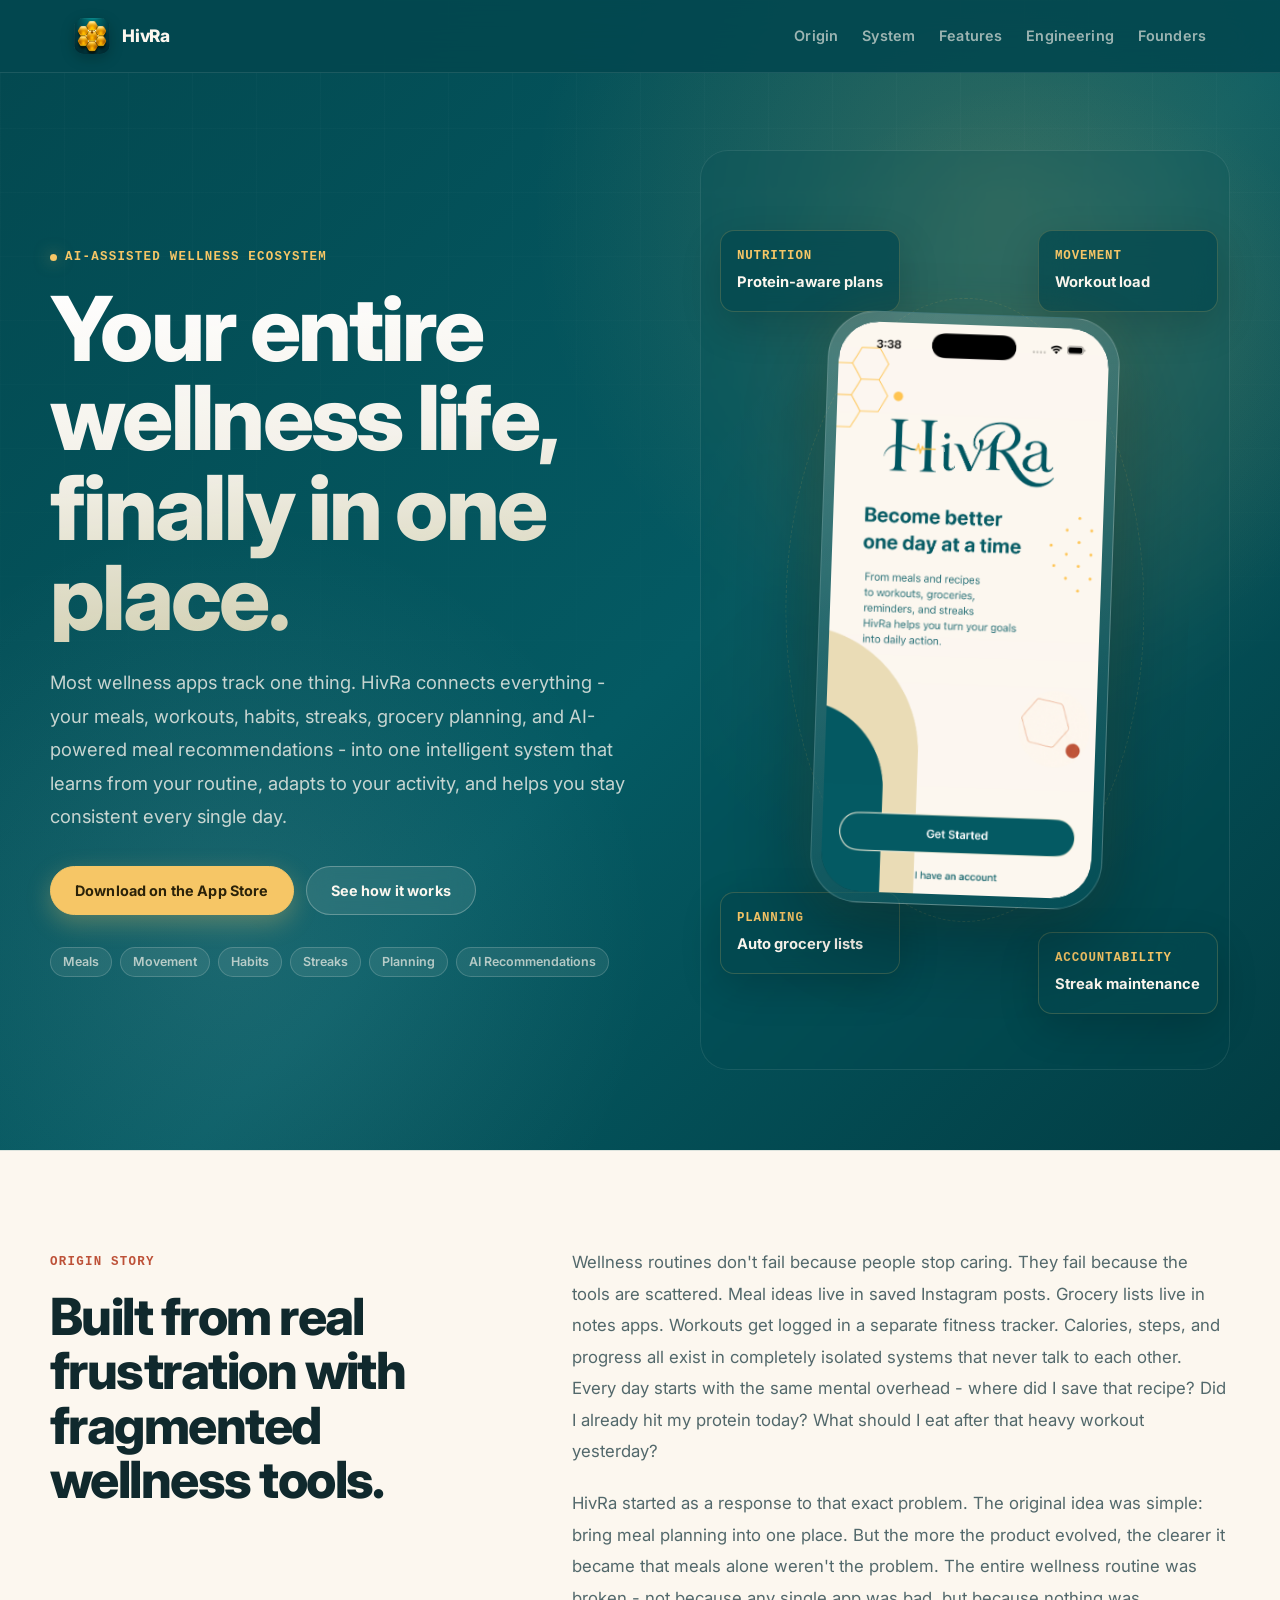
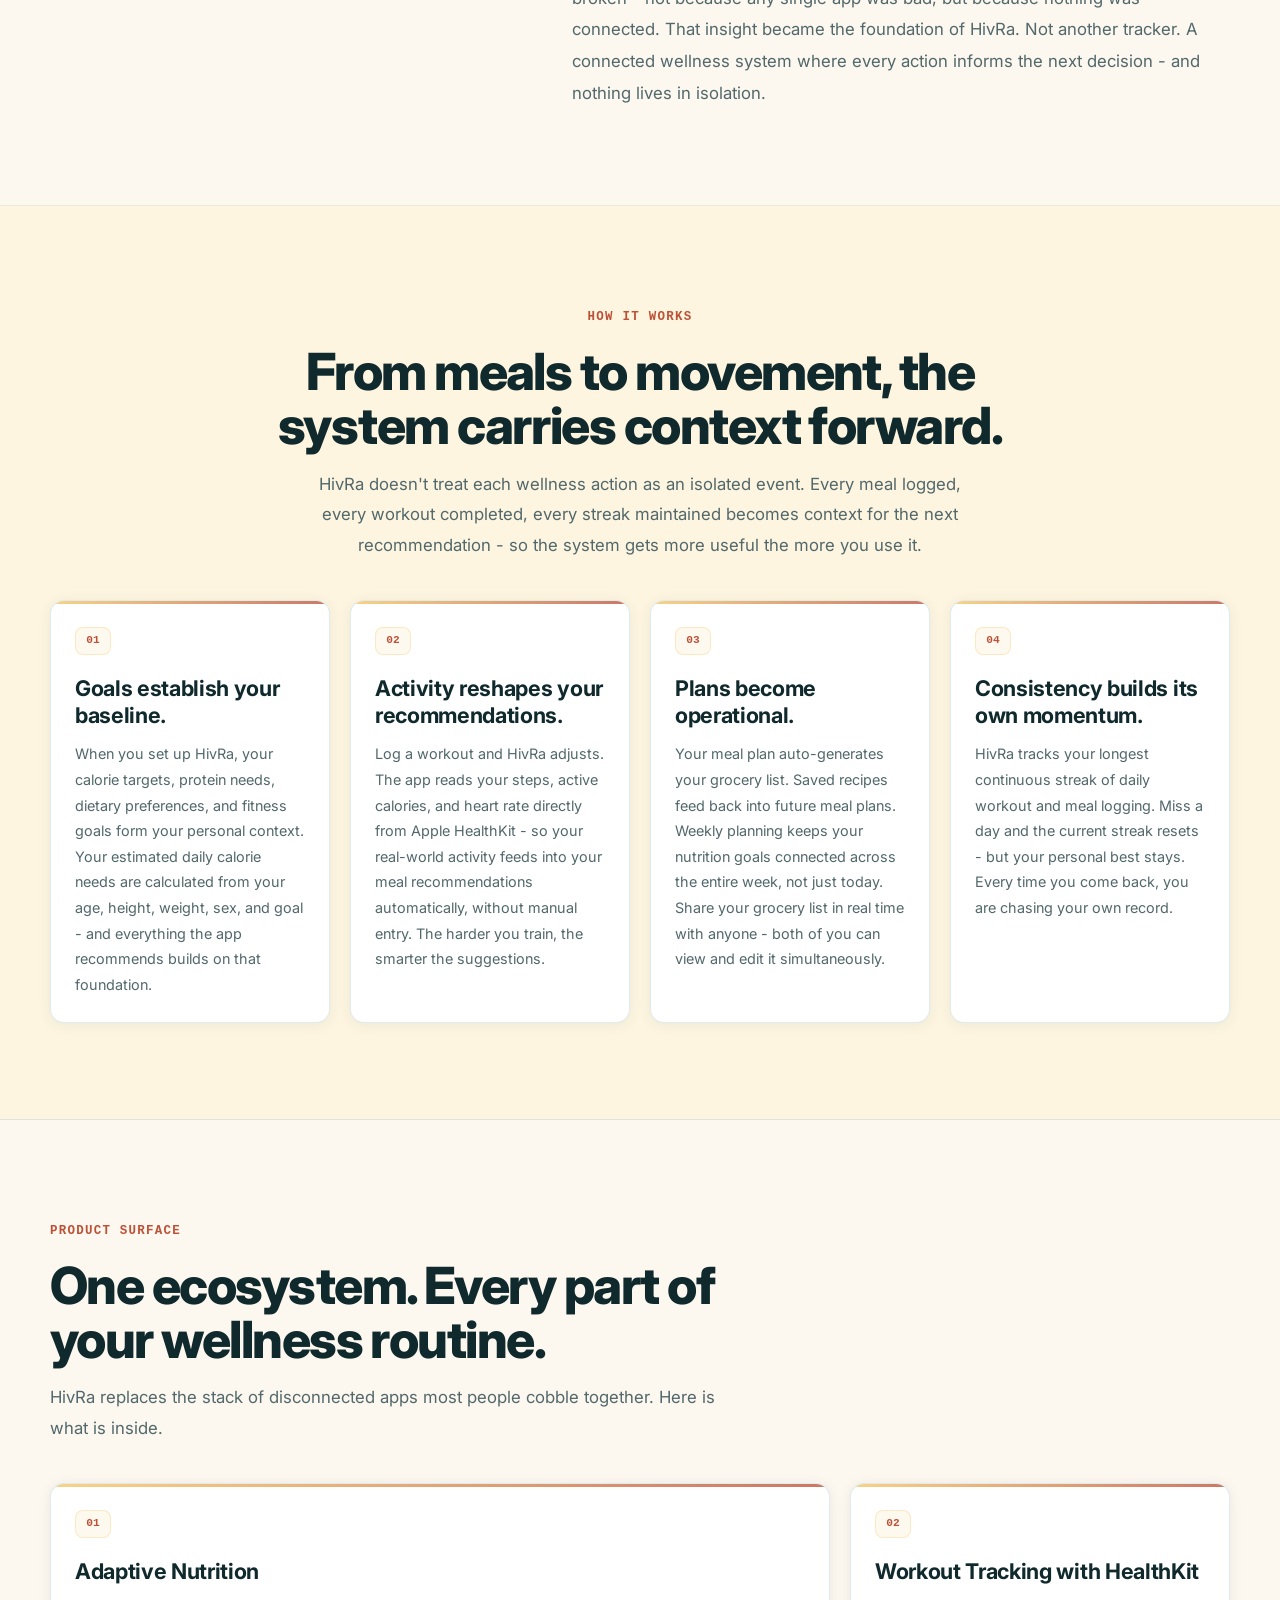
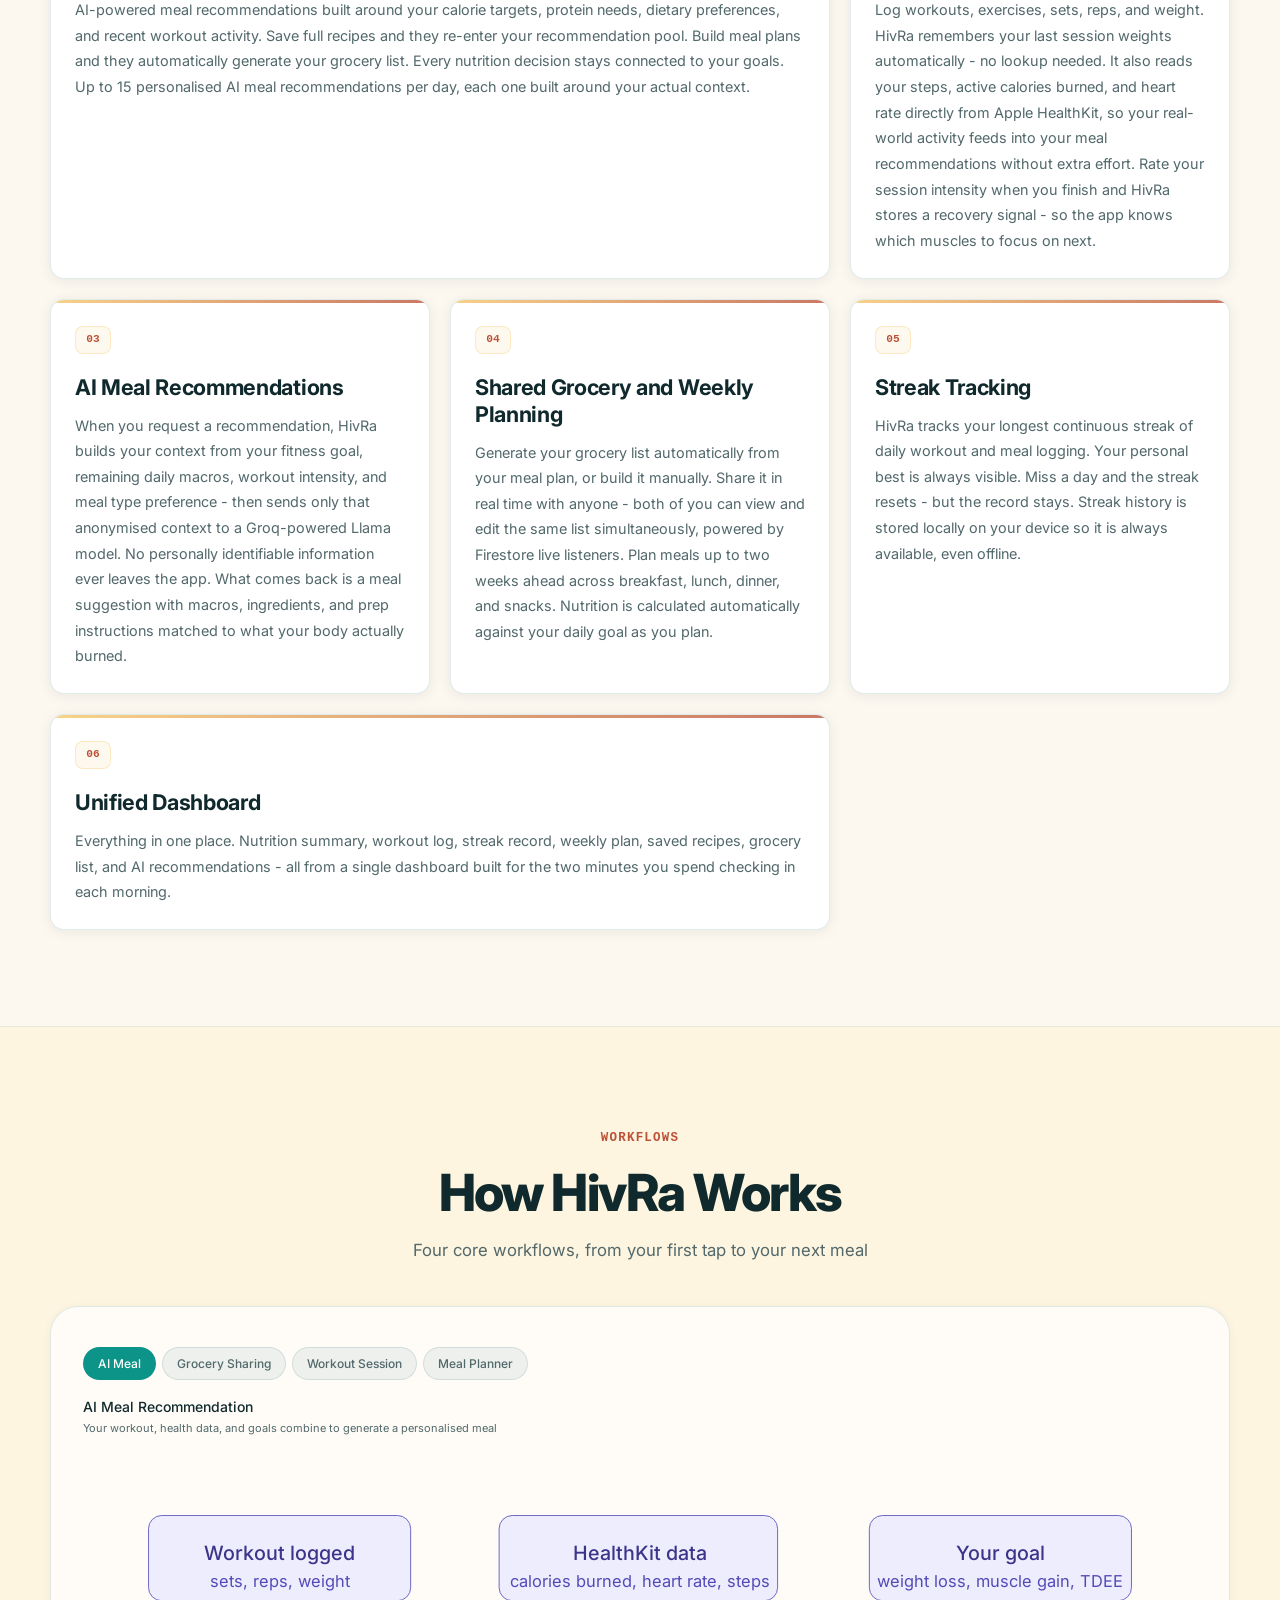
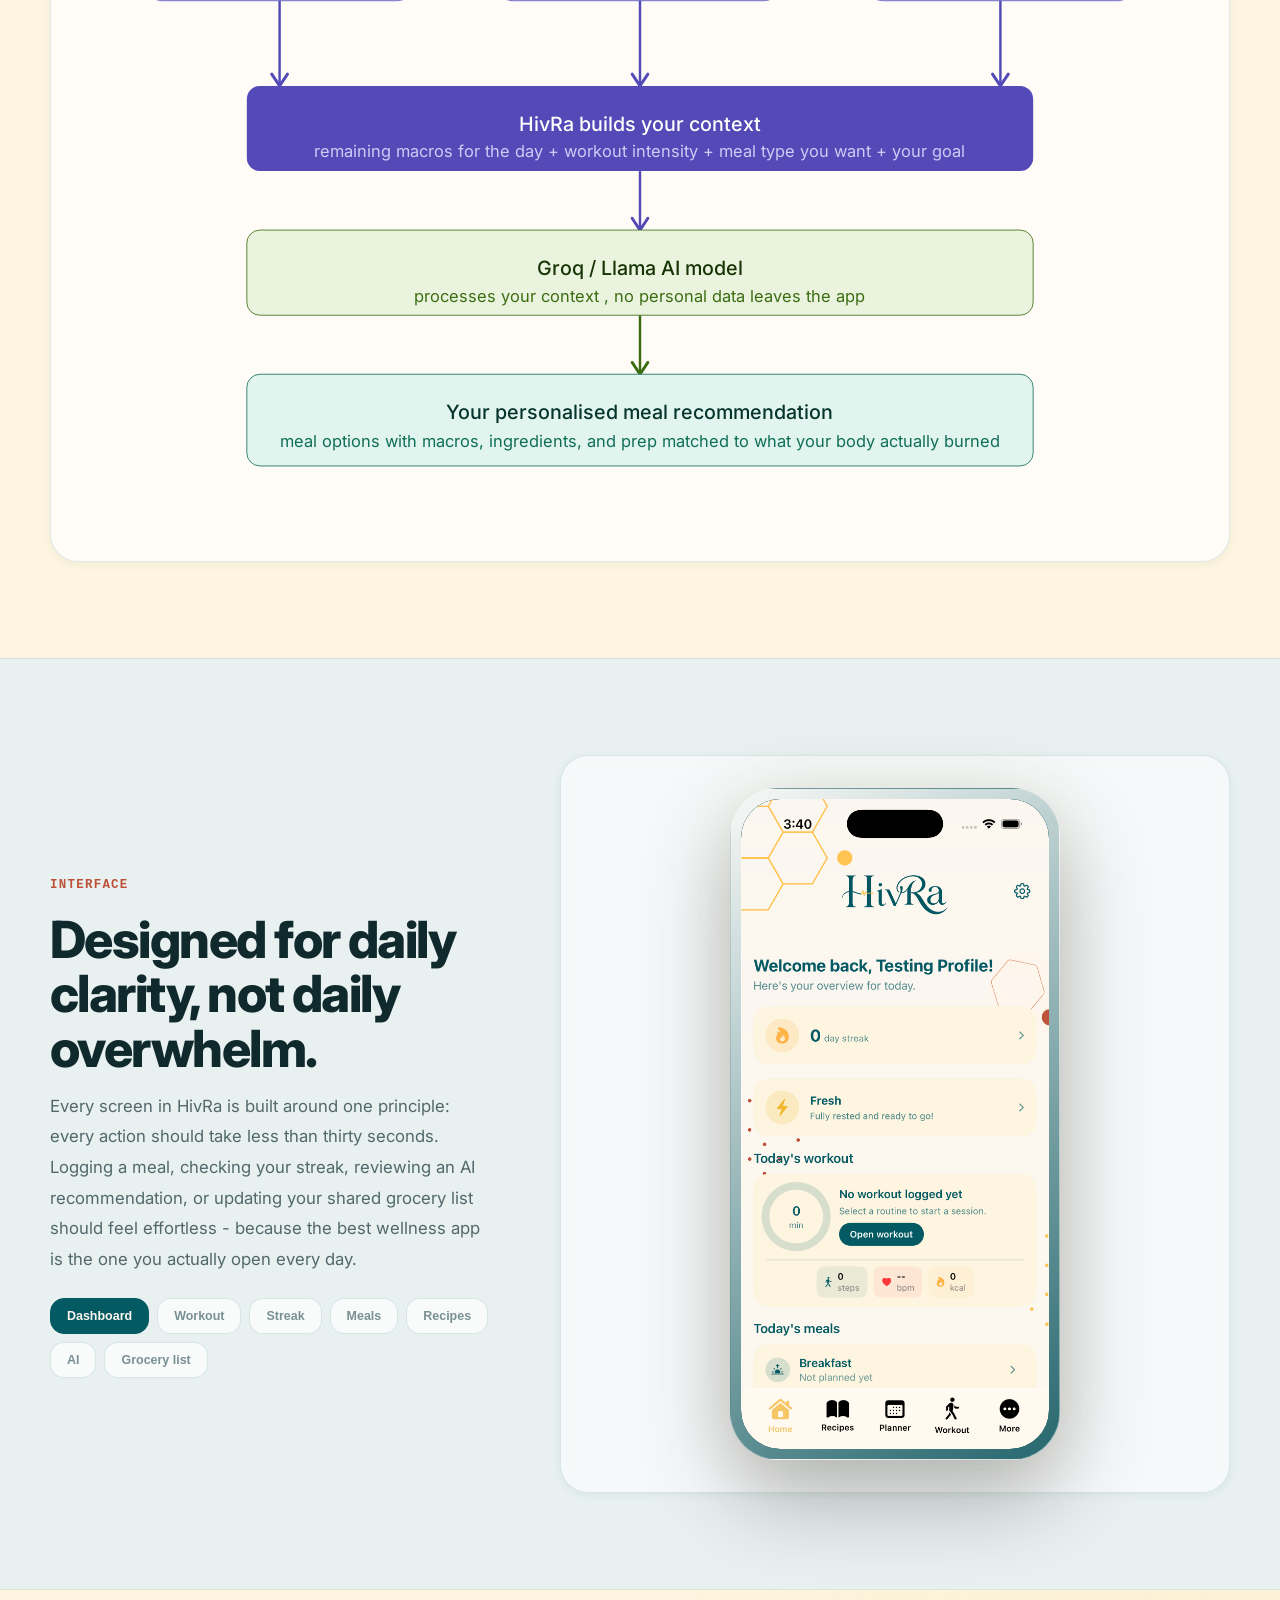
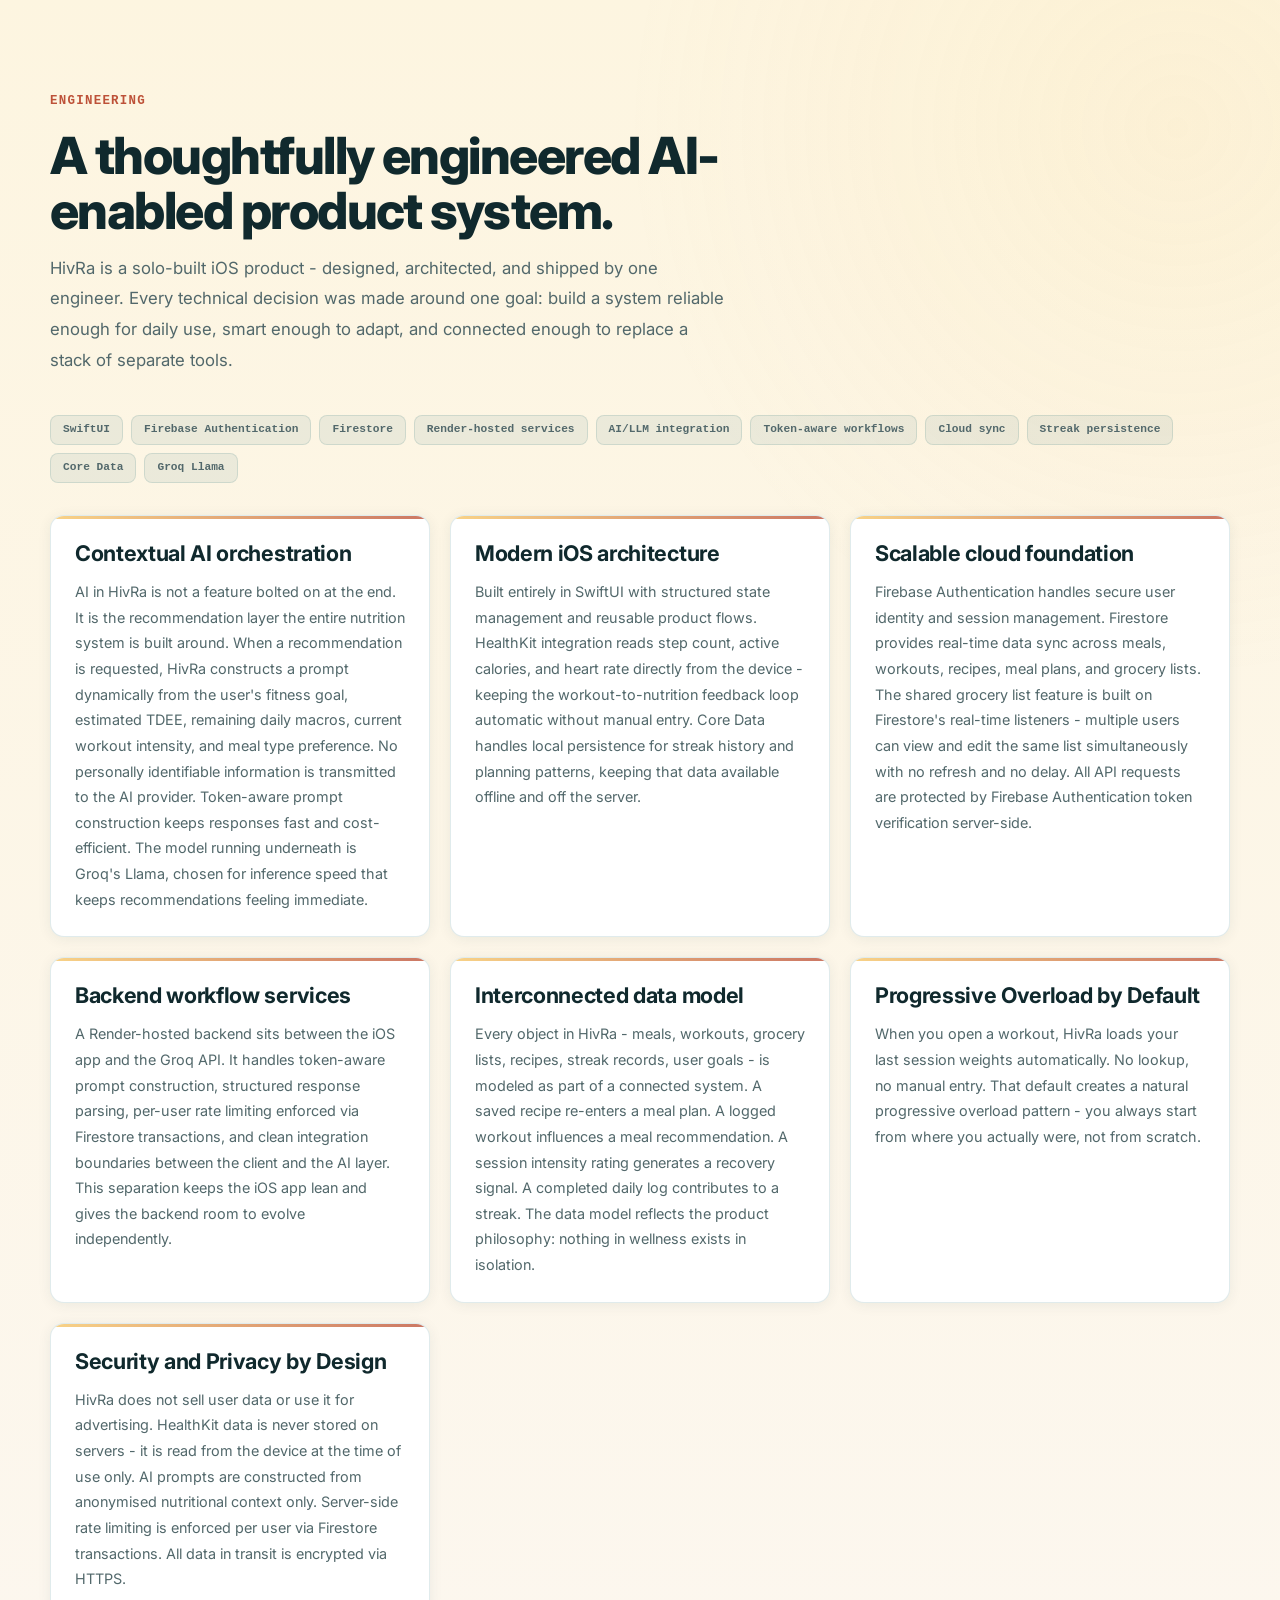
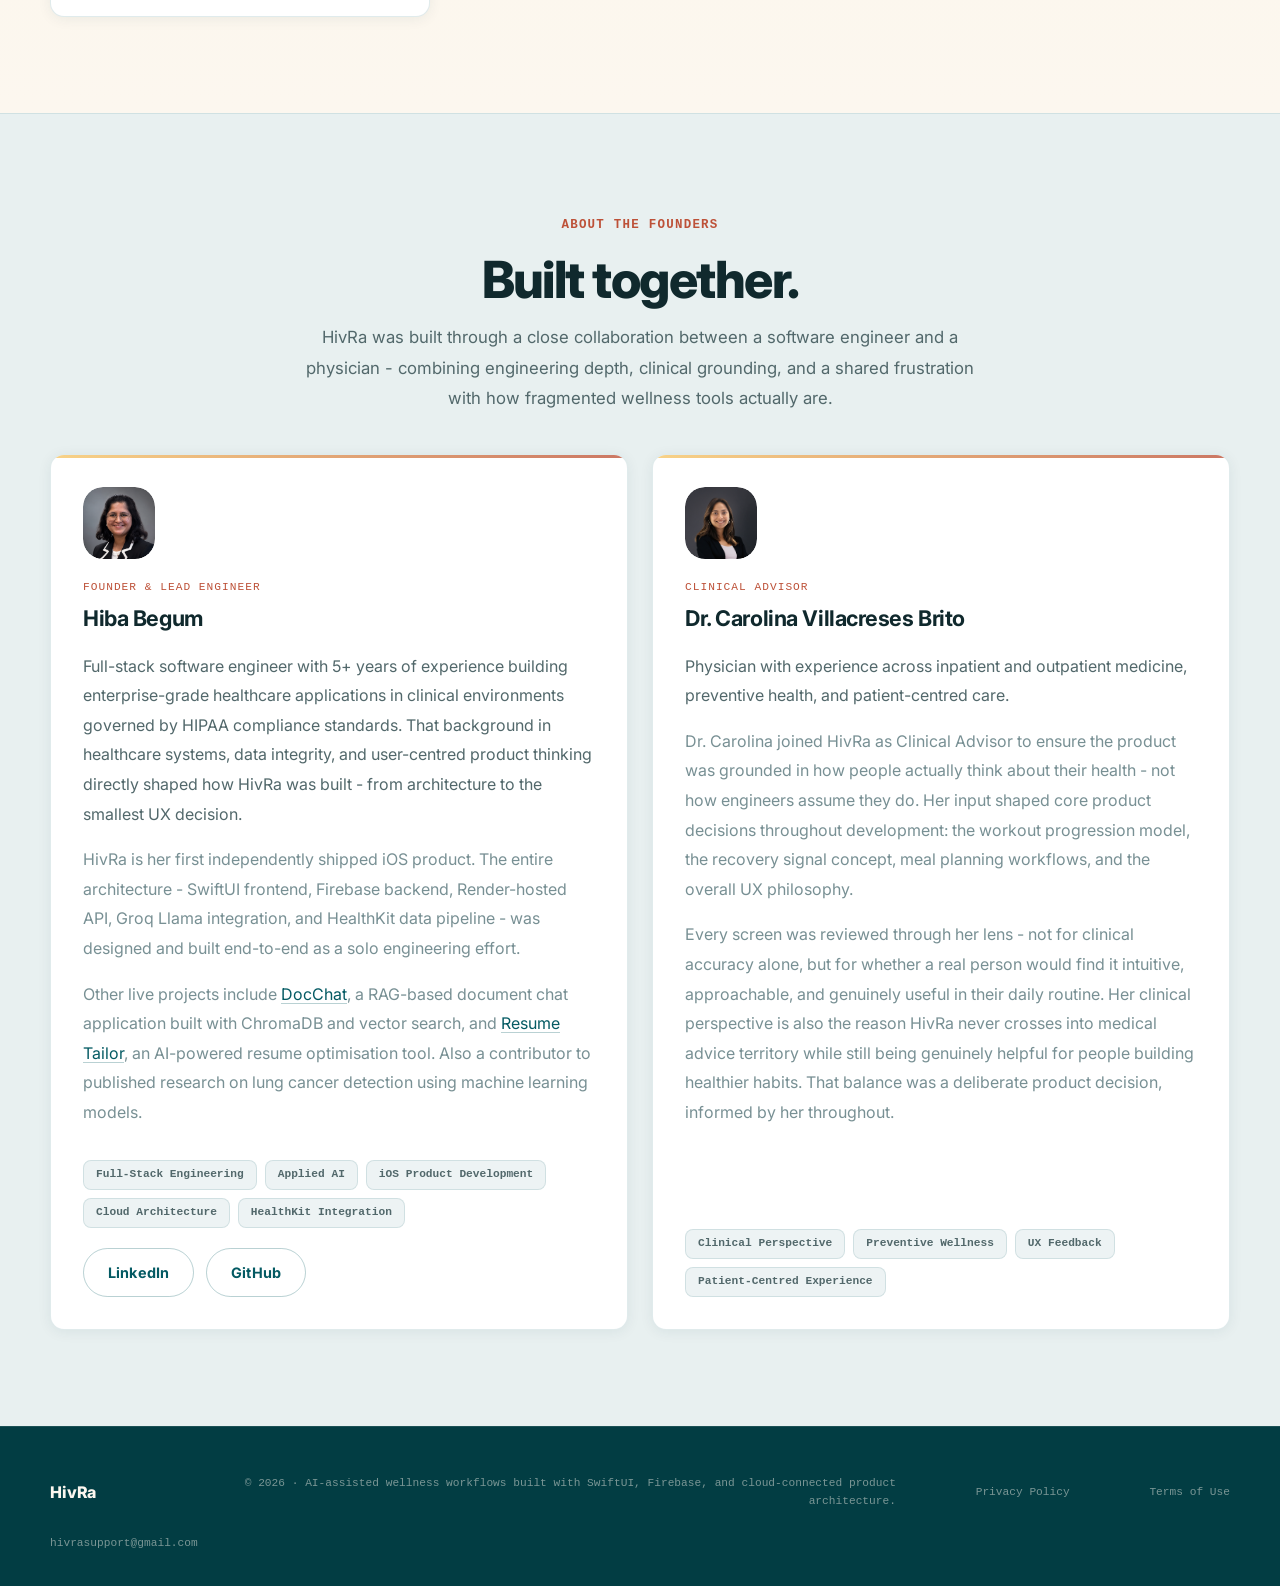
==== commit d4107201: "updating app store url" ====
--- a/index.html
+++ b/index.html
@@ -58,7 +58,7 @@
                     Most wellness apps track one thing. HivRa connects everything - your meals, workouts, habits, streaks, grocery planning, and AI-powered meal recommendations - into one intelligent system that learns from your routine, adapts to your activity, and helps you stay consistent every single day.
                 </p>
                 <div class="hero__actions">
-                    <a href="#engineering" class="btn btn--primary">Download on the App Store</a>
+                    <a href="https://apps.apple.com/us/app/hivra/id6771456500" class="btn btn--primary" target="_blank" rel="noopener noreferrer">Download on the App Store</a>
                     <a href="#how-it-works" class="btn btn--secondary">See how it works</a>
                 </div>
                 <div class="hero__signals" aria-label="Product capabilities">
